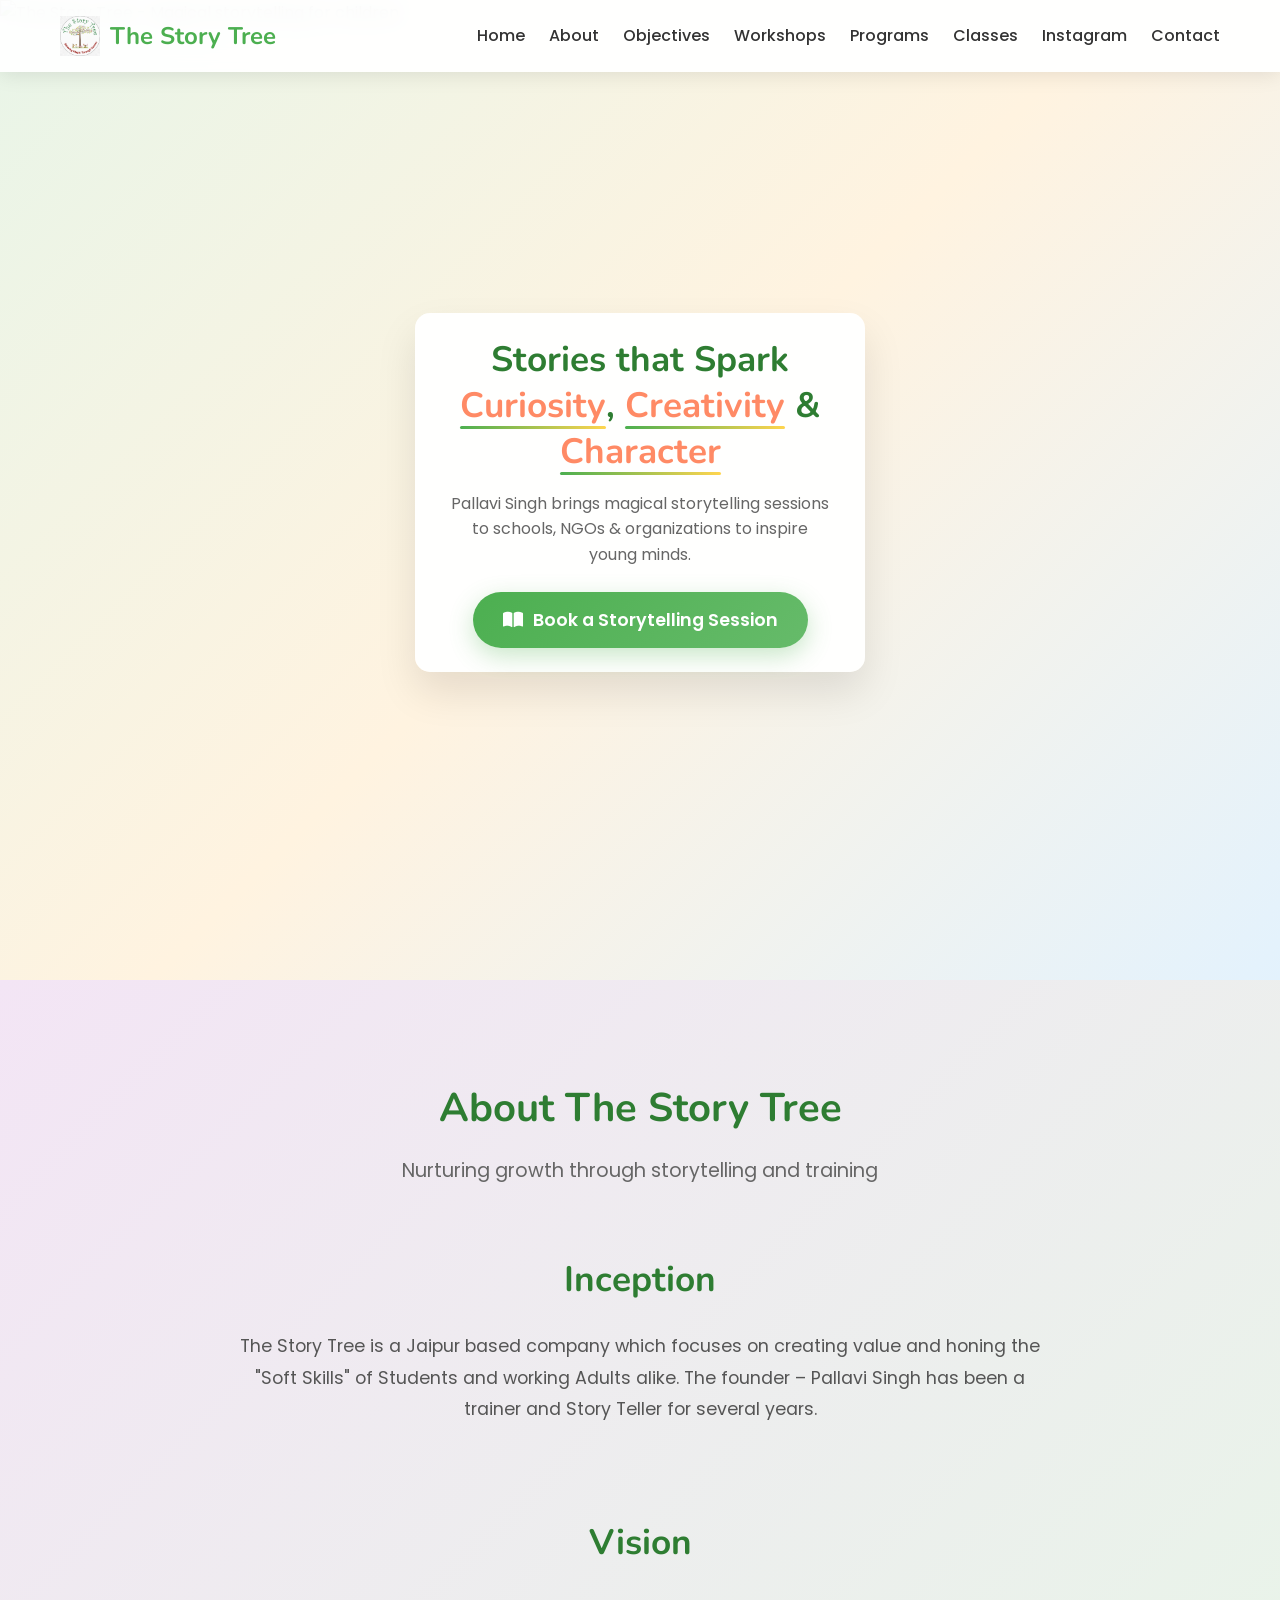
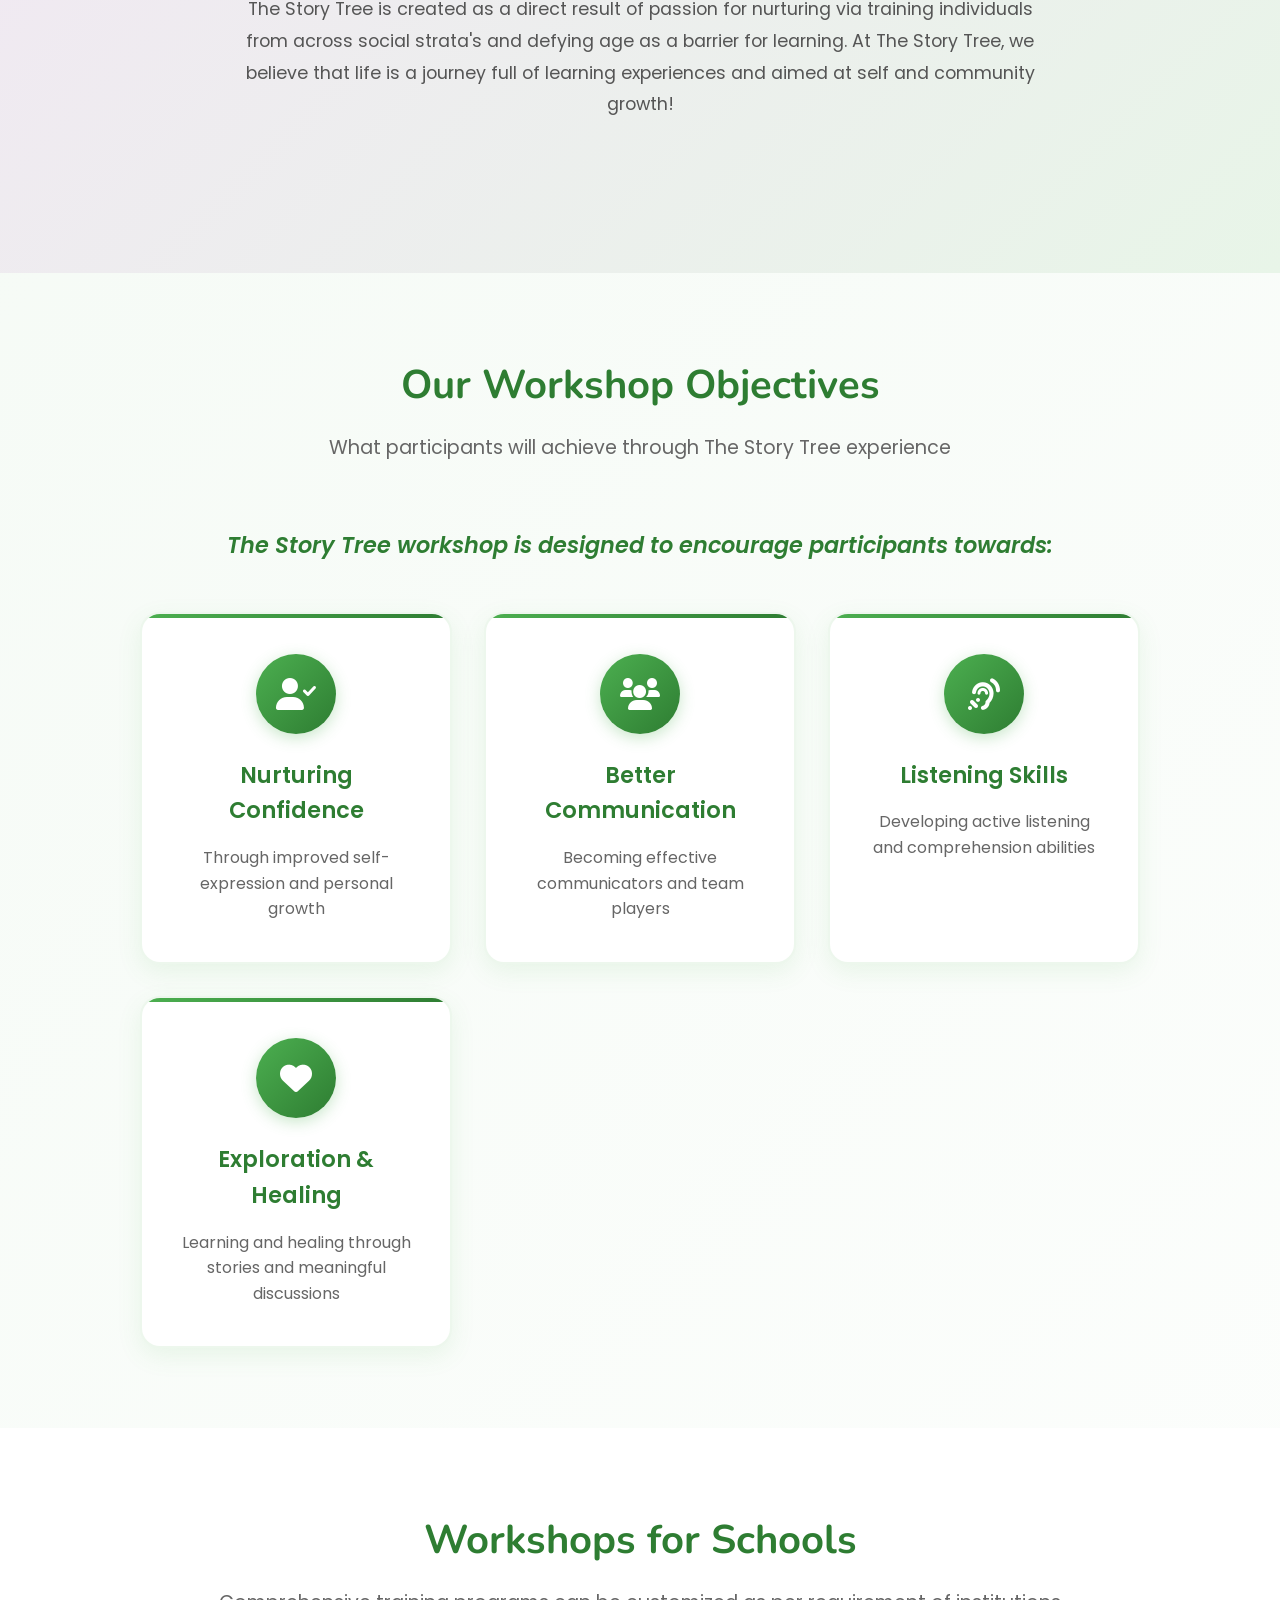
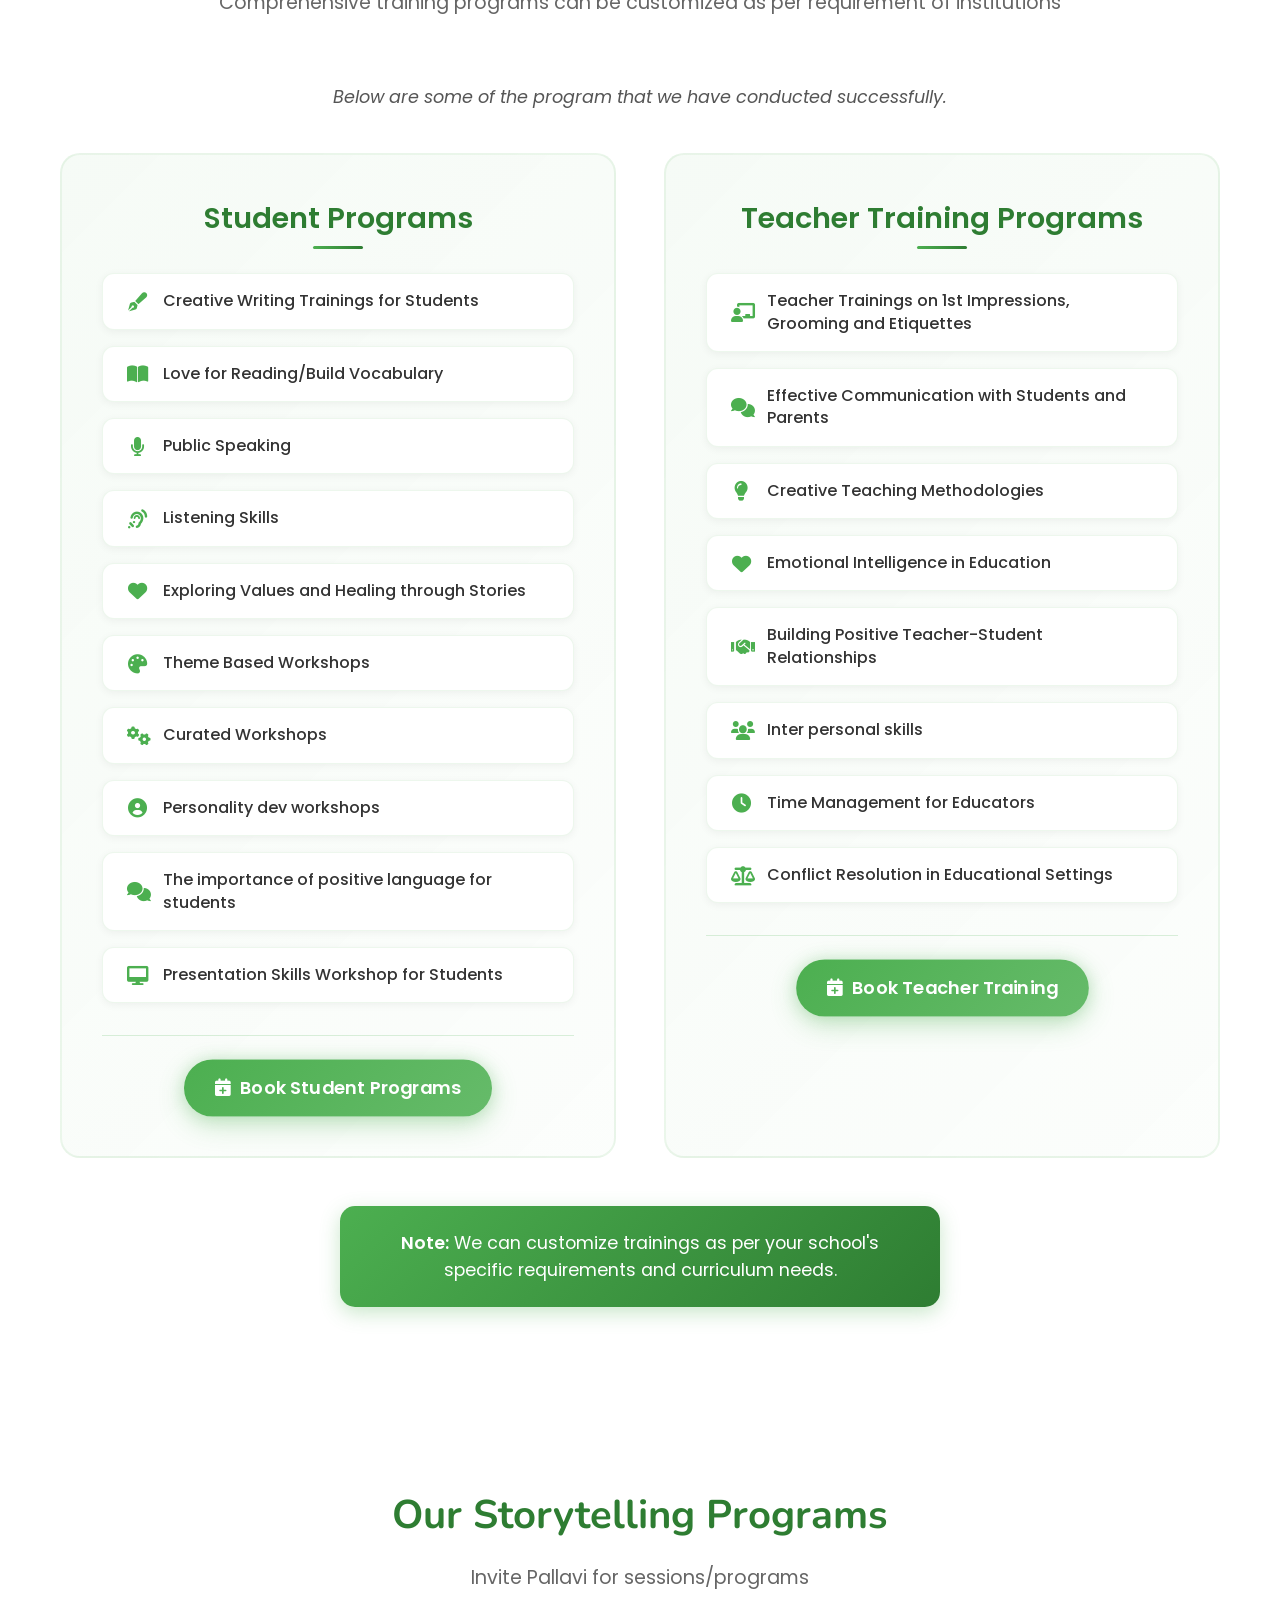
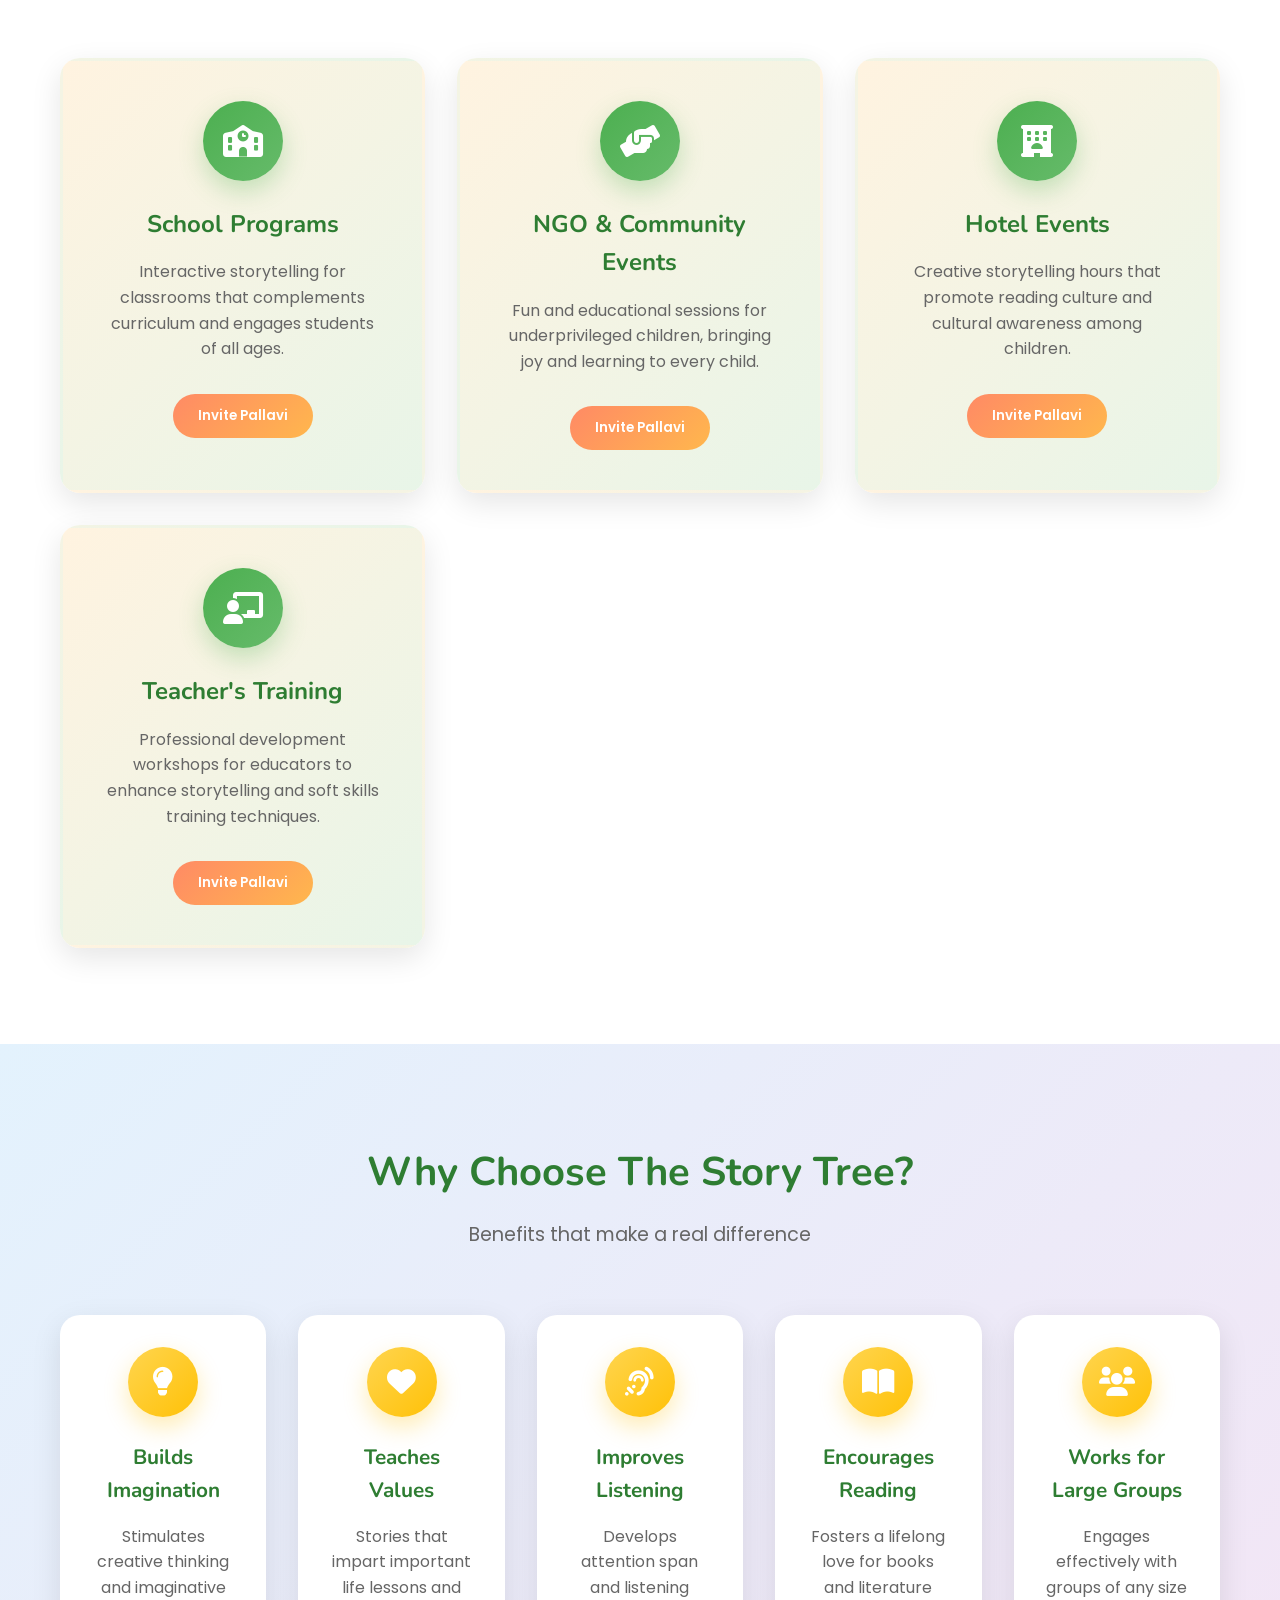
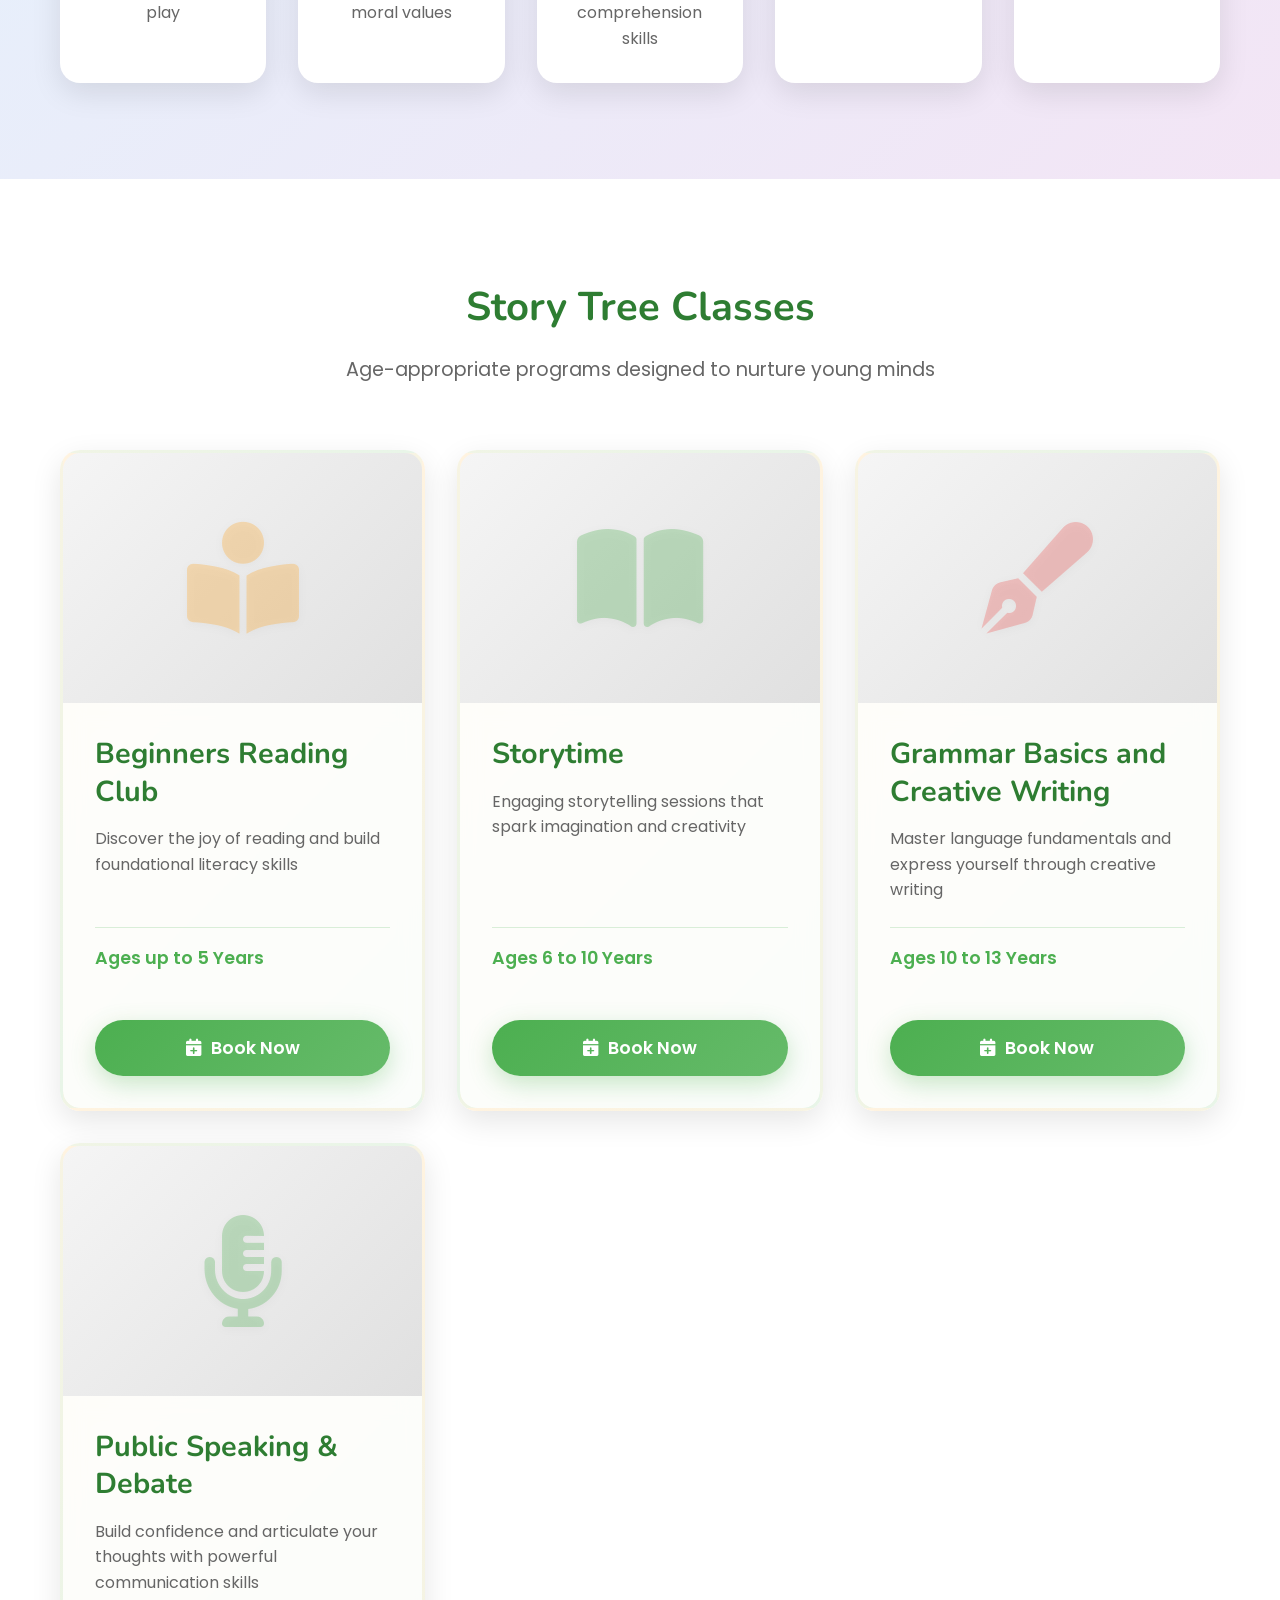
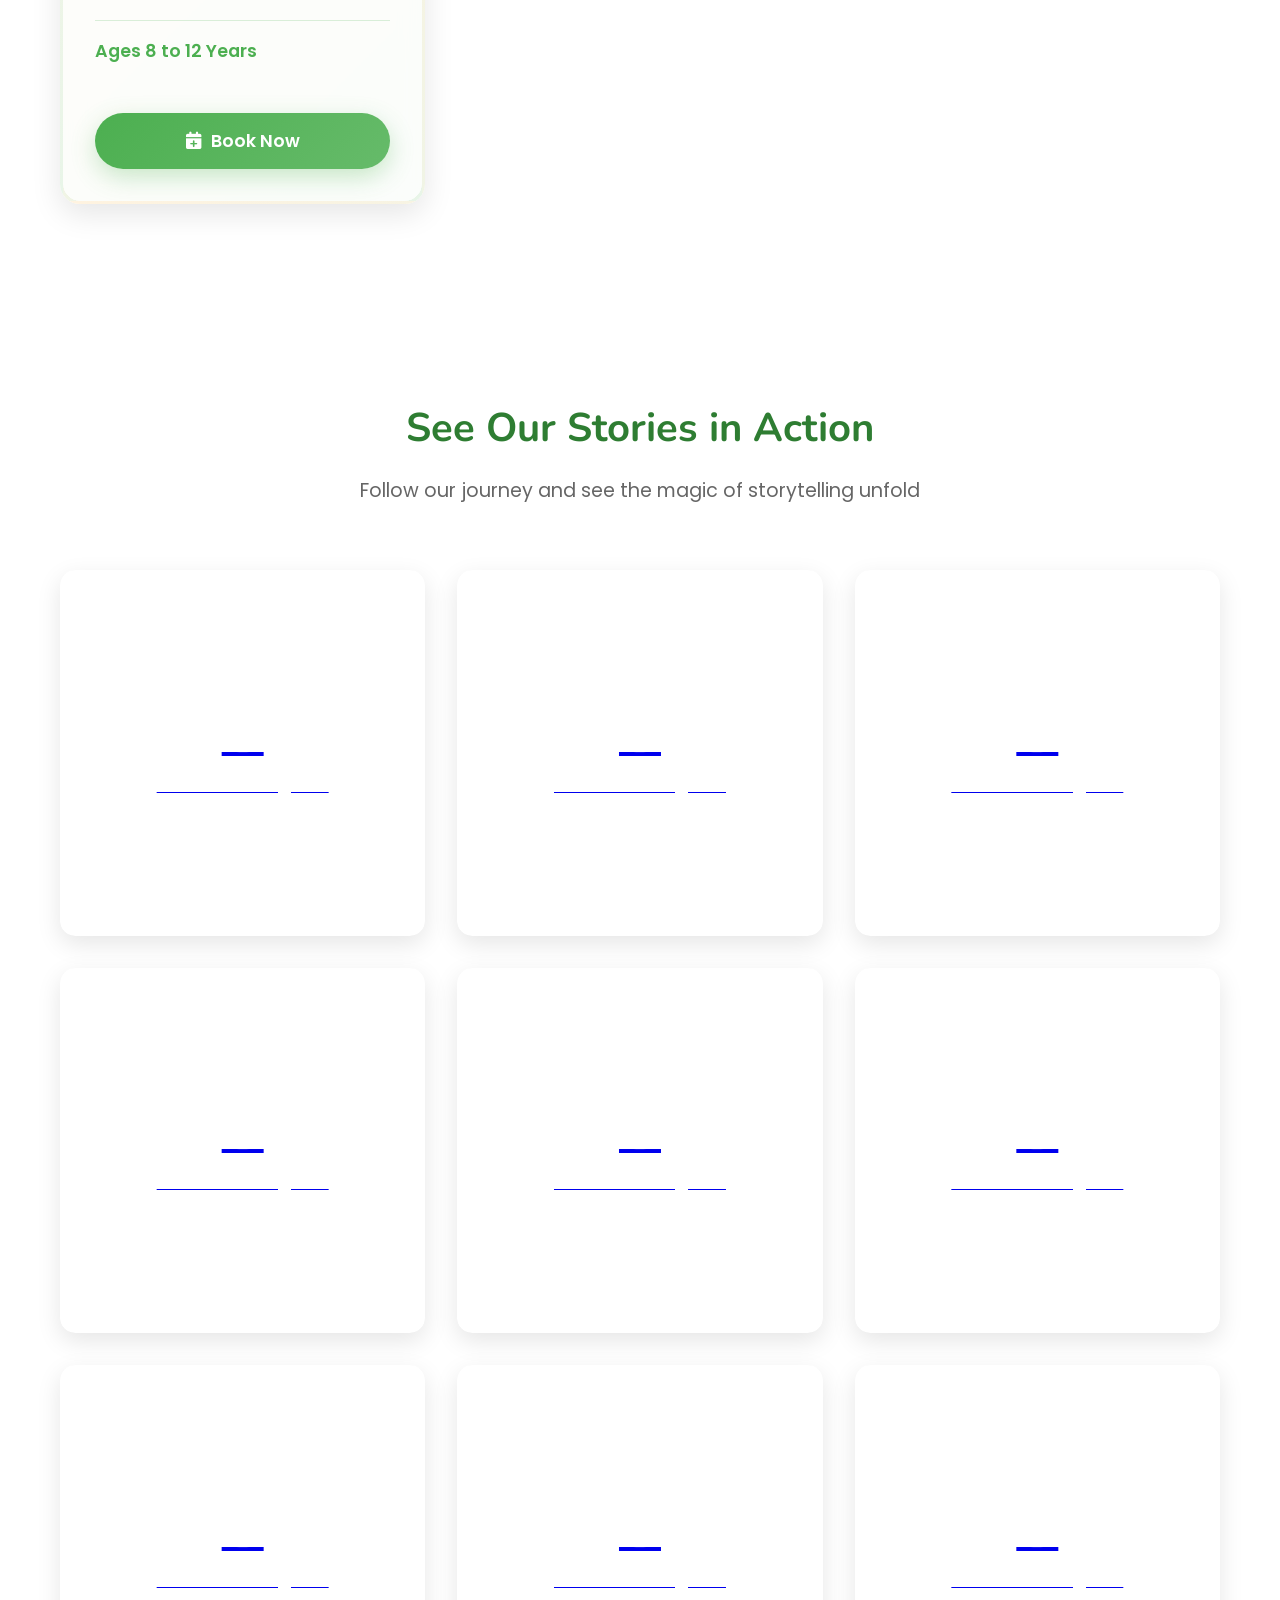
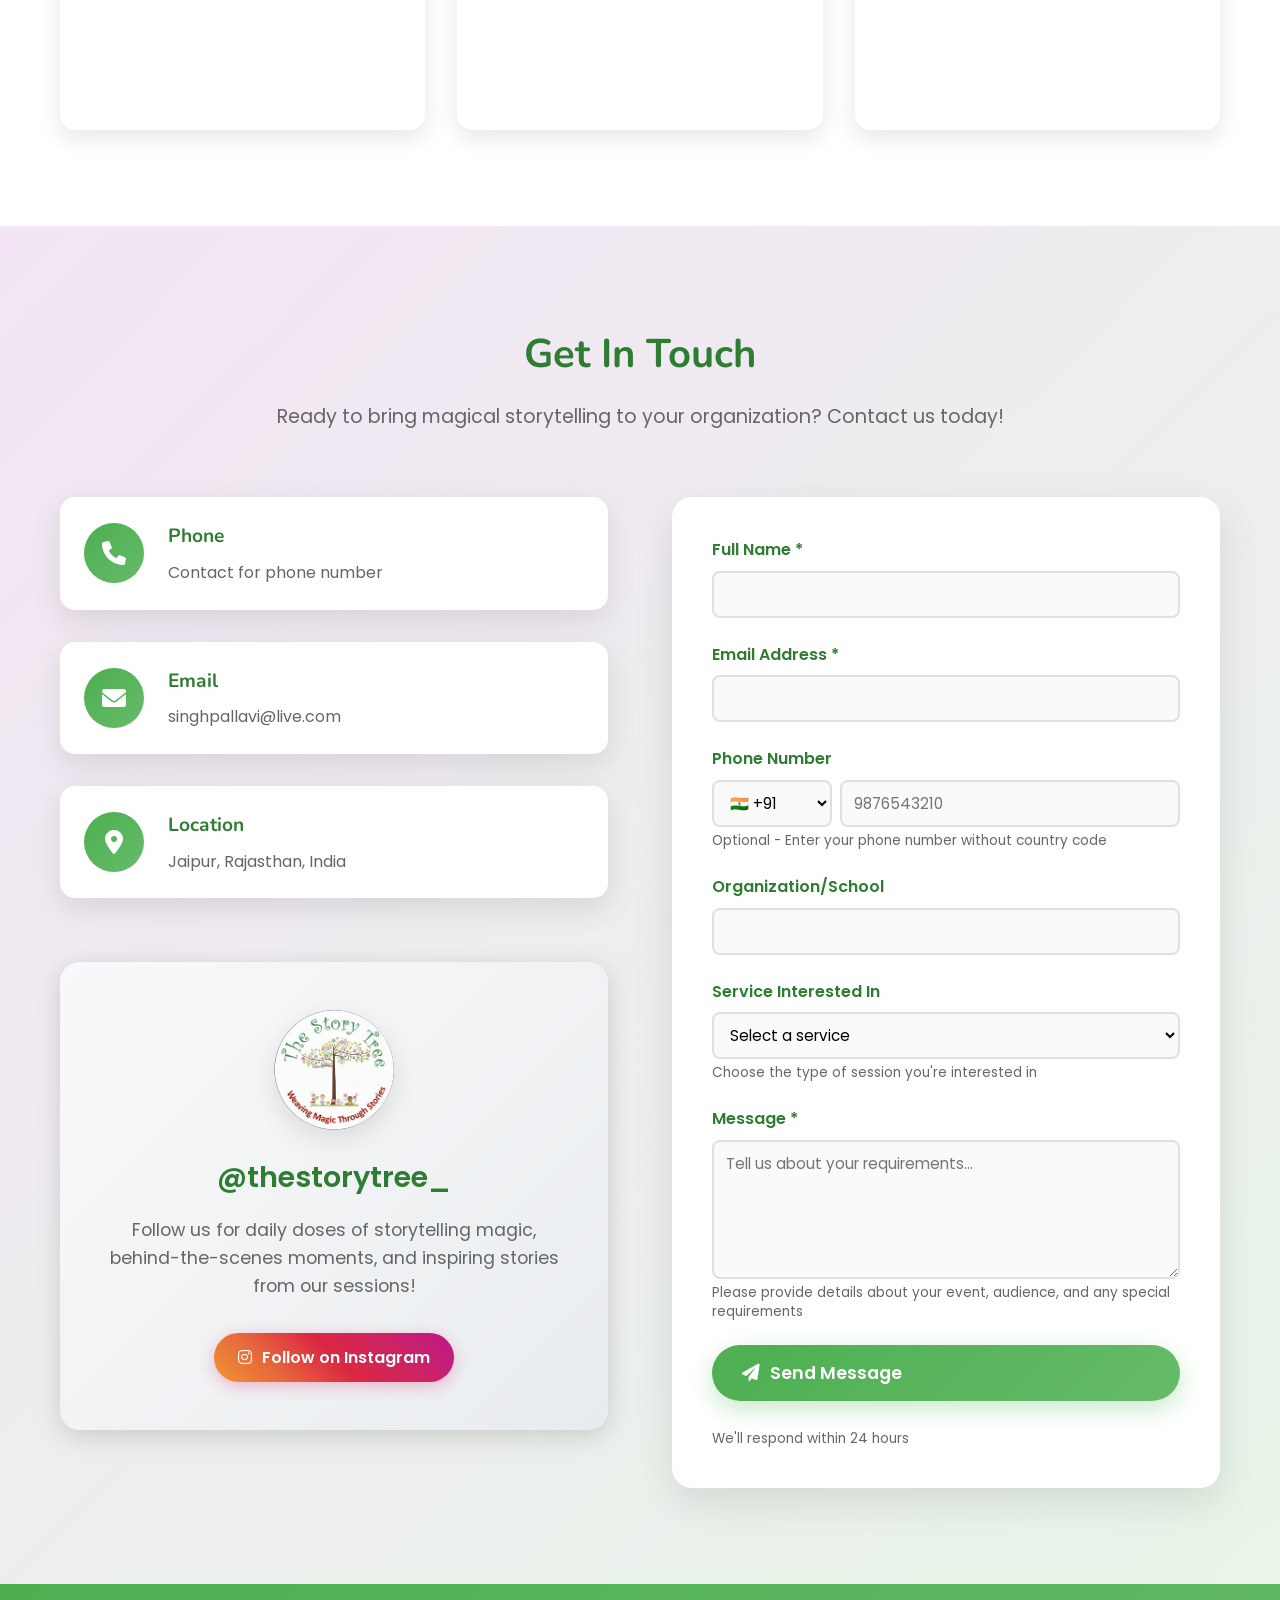
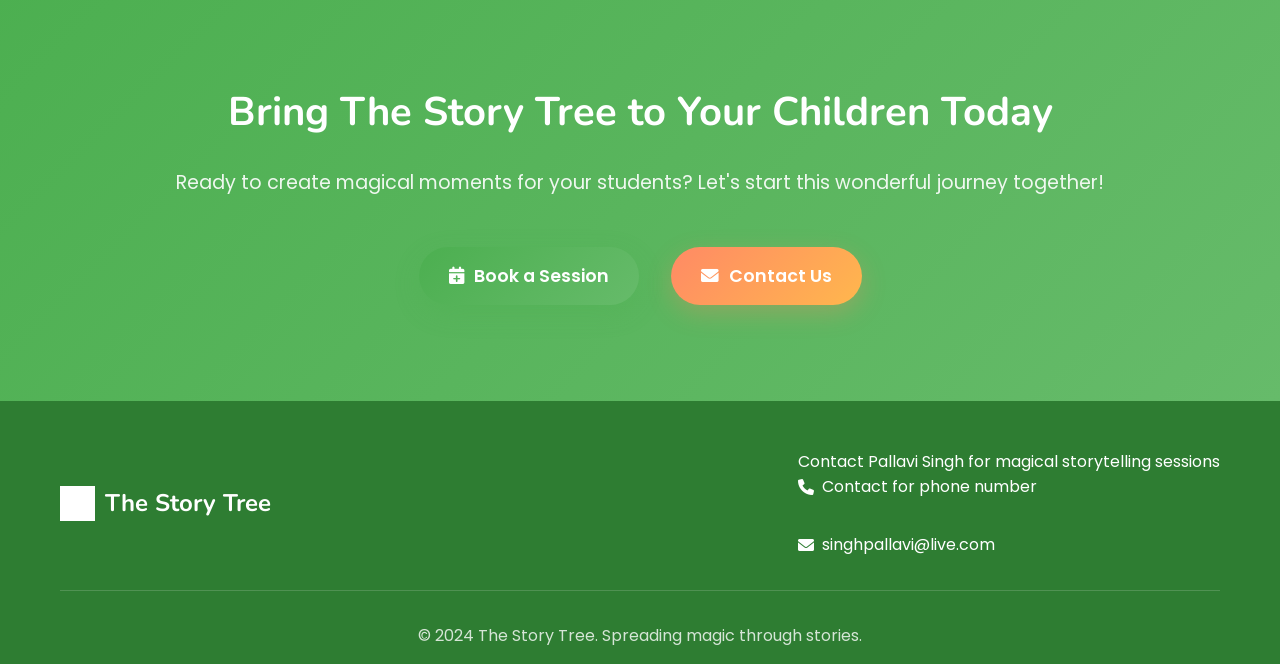
==== index.html @ 0ffaa0f1 "Update workshops section: remove/add items, update hero text position, hide logo, add workshop intro" ====
<!DOCTYPE html>
<html lang="en">
<head>
    <meta charset="UTF-8">
    <meta name="viewport" content="width=device-width, initial-scale=1.0">
    
    <!-- Primary Meta Tags -->
    <title>The Story Tree - Magical Storytelling for Children | Pallavi Singh</title>
    <meta name="title" content="The Story Tree - Magical Storytelling for Children | Pallavi Singh">
    <meta name="description" content="Professional storytelling sessions for schools, NGOs, and organizations. Pallavi Singh brings magical stories that spark curiosity, creativity & character in children across Jaipur and India.">
    <meta name="keywords" content="storytelling, children stories, school programs, NGO events, teacher training, Pallavi Singh, Jaipur, Rajasthan, educational storytelling, character building, creativity">
    <meta name="author" content="Pallavi Singh - The Story Tree">
    <meta name="robots" content="index, follow">
    <meta name="language" content="English">
    <meta name="revisit-after" content="7 days">
    
    <!-- Open Graph / Facebook -->
    <meta property="og:type" content="website">
    <meta property="og:url" content="https://storytree.com/">
    <meta property="og:title" content="The Story Tree - Magical Storytelling for Children">
    <meta property="og:description" content="Professional storytelling sessions for schools, NGOs, and organizations. Pallavi Singh brings magical stories that spark curiosity, creativity & character in children.">
    <meta property="og:image" content="https://storytree.com/Store tree banner.png">
    <meta property="og:image:width" content="1200">
    <meta property="og:image:height" content="630">
    <meta property="og:site_name" content="The Story Tree">
    <meta property="og:locale" content="en_US">
    
    <!-- Twitter -->
    <meta property="twitter:card" content="summary_large_image">
    <meta property="twitter:url" content="https://storytree.com/">
    <meta property="twitter:title" content="The Story Tree - Magical Storytelling for Children">
    <meta property="twitter:description" content="Professional storytelling sessions for schools, NGOs, and organizations. Pallavi Singh brings magical stories that spark curiosity, creativity & character in children.">
    <meta property="twitter:image" content="https://storytree.com/Store tree banner.png">
    
    <!-- Additional SEO Meta Tags -->
    <meta name="theme-color" content="#4CAF50">
    <meta name="msapplication-TileColor" content="#4CAF50">
    <meta name="apple-mobile-web-app-capable" content="yes">
    <meta name="apple-mobile-web-app-status-bar-style" content="default">
    <meta name="apple-mobile-web-app-title" content="The Story Tree">
    
    <!-- Canonical URL -->
    <link rel="canonical" href="https://storytree.com/">
    
    <!-- Favicon -->
    <link rel="icon" type="image/png" sizes="32x32" href="logo.png">
    <link rel="icon" type="image/png" sizes="16x16" href="logo.png">
    <link rel="apple-touch-icon" href="logo.png">
    
    <!-- Preconnect to external domains -->
    <link rel="preconnect" href="https://fonts.googleapis.com">
    <link rel="preconnect" href="https://fonts.gstatic.com" crossorigin>
    <link rel="preconnect" href="https://cdnjs.cloudflare.com">
    
    <!-- Fonts and Styles -->
    <link href="https://fonts.googleapis.com/css2?family=Poppins:wght@300;400;500;600;700&family=Nunito:wght@400;500;600;700&display=swap" rel="stylesheet">
    <link href="https://cdnjs.cloudflare.com/ajax/libs/font-awesome/6.0.0/css/all.min.css" rel="stylesheet">
    <link rel="stylesheet" href="styles.css">
    <script async src="//www.instagram.com/embed.js"></script>
    
    <!-- Structured Data -->
    <script type="application/ld+json">
    {
        "@context": "https://schema.org",
        "@type": "EducationalOrganization",
        "name": "The Story Tree",
        "description": "Professional storytelling sessions for schools, NGOs, and organizations that spark curiosity, creativity and character in children.",
        "url": "https://storytree.com",
        "logo": "https://storytree.com/logo.png",
        "image": "https://storytree.com/Store tree banner.png",
        "founder": {
            "@type": "Person",
            "name": "Pallavi Singh",
            "jobTitle": "Storyteller & Trainer"
        },
        "address": {
            "@type": "PostalAddress",
            "addressLocality": "Jaipur",
            "addressRegion": "Rajasthan",
            "addressCountry": "India"
        },
        "contactPoint": {
            "@type": "ContactPoint",
            "contactType": "customer service",
            "email": "singhpallavi@live.com"
        },
        "serviceArea": {
            "@type": "Country",
            "name": "India"
        },
        "offers": [
            {
                "@type": "Service",
                "name": "School Programs",
                "description": "Interactive storytelling for classrooms that complements curriculum and engages students of all ages."
            },
            {
                "@type": "Service", 
                "name": "NGO & Community Events",
                "description": "Fun and educational sessions for underprivileged children, bringing joy and learning to every child."
            },
            {
                "@type": "Service",
                "name": "Hotel Events", 
                "description": "Creative storytelling hours that promote reading culture and cultural awareness among children."
            },
            {
                "@type": "Service",
                "name": "Teacher's Training",
                "description": "Professional development workshops for educators to enhance storytelling and soft skills training techniques."
            }
        ],
        "sameAs": [
            "https://www.facebook.com/thestorytree",
            "https://www.instagram.com/thestorytree",
            "https://www.linkedin.com/company/thestorytree"
        ]
    }
    </script>
</head>
<body>
    <!-- Navigation -->
    <nav class="navbar" role="navigation" aria-label="Main navigation">
        <div class="nav-container">
            <div class="nav-logo">
                <img src="logo.png" alt="The Story Tree Logo" class="logo-image" loading="eager" fetchpriority="high">
                <span>The Story Tree</span>
            </div>
            <div class="nav-menu" id="nav-menu" role="menubar">
                <a href="#home" class="nav-link" role="menuitem" aria-label="Go to Home section">Home</a>
                <a href="#about" class="nav-link" role="menuitem" aria-label="Go to About section">About</a>
                <a href="#objective" class="nav-link" role="menuitem" aria-label="Go to Objective section">Objectives</a>
                <a href="#school-workshops" class="nav-link" role="menuitem" aria-label="Go to School Workshops section">Workshops</a>
                <a href="#programs" class="nav-link" role="menuitem" aria-label="Go to Programs section">Programs</a>
                <a href="#story-tree-classes" class="nav-link" role="menuitem" aria-label="Go to Story Tree Classes section">Classes</a>
                <a href="#instagram" class="nav-link" role="menuitem" aria-label="Go to Instagram section">Instagram</a>
                <a href="#contact" class="nav-link" role="menuitem" aria-label="Go to Contact section">Contact</a>
            </div>
            <button class="hamburger" id="hamburger" aria-label="Toggle mobile menu" aria-expanded="false" aria-controls="nav-menu">
                <span aria-hidden="true"></span>
                <span aria-hidden="true"></span>
                <span aria-hidden="true"></span>
            </button>
        </div>
    </nav>

    <!-- Hero Section -->
    <section class="hero" id="home" role="banner" aria-labelledby="hero-title">
        <div class="hero-background">
            <img src="Store tree banner.png" alt="The Story Tree - Magical storytelling for children" class="hero-banner-image" loading="eager" fetchpriority="high">
        </div>
        
        <div class="hero-container">
            <div class="hero-content">
                <div class="hero-text">
                    <h1 class="hero-title" id="hero-title">Stories that Spark <span class="highlight">Curiosity</span>, <span class="highlight">Creativity</span> & <span class="highlight">Character</span></h1>
                    <p class="hero-subtext">Pallavi Singh brings magical storytelling sessions to schools, NGOs & organizations to inspire young minds.</p>
                    <button class="cta-button primary" id="heroBookBtn" aria-describedby="hero-subtext" onclick="openBookingModal('general')">
                        <i class="fas fa-book-open" aria-hidden="true"></i>
                        Book a Storytelling Session
                    </button>
                </div>
            </div>
        </div>
    </section>

    <!-- About Section -->
    <section class="about" id="about" role="region" aria-labelledby="about-title">
        <div class="container">
            <div class="section-header">
                <h2 id="about-title">About The Story Tree</h2>
                <p>Nurturing growth through storytelling and training</p>
            </div>
            <div class="about-content">
                <div class="about-text">
                    <div class="about-intro">
                        <h3>Inception</h3>
                        <p>The Story Tree is a Jaipur based company which focuses on creating value and honing the "Soft Skills" of Students and working Adults alike. The founder – Pallavi Singh has been a trainer and Story Teller for several years.</p>
                    </div>
                    
                    <div class="about-vision">
                        <h3>Vision</h3>
                        <p>The Story Tree is created as a direct result of passion for nurturing via training individuals from across social strata's and defying age as a barrier for learning. At The Story Tree, we believe that life is a journey full of learning experiences and aimed at self and community growth!</p>
                    </div>
                    
                </div>
                <div class="about-visual">
                    <div class="storytelling-scene" aria-label="The Story Tree logo representing storytelling and growth">
                        <div class="main-logo-container">
                            <img src="logo.png" alt="The Story Tree Logo" class="about-logo" loading="lazy">
                        </div>
                    </div>
                </div>
            </div>
        </div>
    </section>

    <!-- Objective Section -->
    <section class="objective" id="objective" role="region" aria-labelledby="objective-title">
        <div class="container">
            <div class="section-header">
                <h2 id="objective-title">Our Workshop Objectives</h2>
                <p>What participants will achieve through The Story Tree experience</p>
            </div>
            <div class="objective-content">
                <div class="objective-intro">
                    <p>The Story Tree workshop is designed to encourage participants towards:</p>
                </div>
                <div class="objectives-grid">
                    <div class="objective-card">
                        <div class="objective-icon">
                            <i class="fas fa-user-check"></i>
                        </div>
                        <h3>Nurturing Confidence</h3>
                        <p>Through improved self-expression and personal growth</p>
                    </div>
                    
                    <div class="objective-card">
                        <div class="objective-icon">
                            <i class="fas fa-users"></i>
                        </div>
                        <h3>Better Communication</h3>
                        <p>Becoming effective communicators and team players</p>
                    </div>
                    
                    <div class="objective-card">
                        <div class="objective-icon">
                            <i class="fas fa-ear-listen"></i>
                        </div>
                        <h3>Listening Skills</h3>
                        <p>Developing active listening and comprehension abilities</p>
                    </div>
                    
                    <div class="objective-card">
                        <div class="objective-icon">
                            <i class="fas fa-heart"></i>
                        </div>
                        <h3>Exploration & Healing</h3>
                        <p>Learning and healing through stories and meaningful discussions</p>
                    </div>
                </div>
            </div>
        </div>
    </section>

    <!-- School Workshops Section -->
    <section class="school-workshops" id="school-workshops" role="region" aria-labelledby="school-workshops-title">
        <div class="container">
            <div class="section-header">
                <h2 id="school-workshops-title">Workshops for Schools</h2>
                <p>Comprehensive training programs can be customized as per requirement of institutions</p>
            </div>
            <div class="workshops-content">
                <div class="workshop-intro">
                    <p>Below are some of the program that we have conducted successfully.</p>
                </div>
                <div class="workshops-grid">
                    <div class="workshop-category">
                        <h3>Student Programs</h3>
                        <div class="workshop-list">
                            <div class="workshop-item">
                                <i class="fas fa-pen-fancy"></i>
                                <span>Creative Writing Trainings for Students</span>
                            </div>
                            <div class="workshop-item">
                                <i class="fas fa-book-open"></i>
                                <span>Love for Reading/Build Vocabulary</span>
                            </div>
                            <div class="workshop-item">
                                <i class="fas fa-microphone"></i>
                                <span>Public Speaking</span>
                            </div>
                            <div class="workshop-item">
                                <i class="fas fa-ear-listen"></i>
                                <span>Listening Skills</span>
                            </div>
                            <div class="workshop-item">
                                <i class="fas fa-heart"></i>
                                <span>Exploring Values and Healing through Stories</span>
                            </div>
                            <div class="workshop-item">
                                <i class="fas fa-palette"></i>
                                <span>Theme Based Workshops</span>
                            </div>
                            <div class="workshop-item">
                                <i class="fas fa-cogs"></i>
                                <span>Curated Workshops</span>
                            </div>
                            <div class="workshop-item">
                                <i class="fas fa-user-circle"></i>
                                <span>Personality dev workshops</span>
                            </div>
                            <div class="workshop-item">
                                <i class="fas fa-comments"></i>
                                <span>The importance of positive language for students</span>
                            </div>
                            <div class="workshop-item">
                                <i class="fas fa-desktop"></i>
                                <span>Presentation Skills Workshop for Students</span>
                            </div>
                        </div>
                        <div class="workshop-category-button">
                            <button class="cta-button primary" onclick="openBookingModal('workshop-school')" aria-label="Book student programs workshop">
                                <i class="fas fa-calendar-plus" aria-hidden="true"></i>
                                Book Student Programs
                            </button>
                        </div>
                    </div>
                    
                    <div class="workshop-category">
                        <h3>Teacher Training Programs</h3>
                        <div class="workshop-list">
                            <div class="workshop-item">
                                <i class="fas fa-chalkboard-teacher"></i>
                                <span>Teacher Trainings on 1st Impressions, Grooming and Etiquettes</span>
                            </div>
                            <div class="workshop-item">
                                <i class="fas fa-comments"></i>
                                <span>Effective Communication with Students and Parents</span>
                            </div>
                            <div class="workshop-item">
                                <i class="fas fa-lightbulb"></i>
                                <span>Creative Teaching Methodologies</span>
                            </div>
                            <div class="workshop-item">
                                <i class="fas fa-heart"></i>
                                <span>Emotional Intelligence in Education</span>
                            </div>
                            <div class="workshop-item">
                                <i class="fas fa-handshake"></i>
                                <span>Building Positive Teacher-Student Relationships</span>
                            </div>
                            <div class="workshop-item">
                                <i class="fas fa-users"></i>
                                <span>Inter personal skills</span>
                            </div>
                            <div class="workshop-item">
                                <i class="fas fa-clock"></i>
                                <span>Time Management for Educators</span>
                            </div>
                            <div class="workshop-item">
                                <i class="fas fa-balance-scale"></i>
                                <span>Conflict Resolution in Educational Settings</span>
                            </div>
                        </div>
                        <div class="workshop-category-button">
                            <button class="cta-button primary" onclick="openBookingModal('workshop-teacher')" aria-label="Book teacher training programs">
                                <i class="fas fa-calendar-plus" aria-hidden="true"></i>
                                Book Teacher Training
                            </button>
                        </div>
                    </div>
                </div>
                
                <div class="workshop-note">
                    <div class="note-card">
                        <p><strong>Note:</strong> We can customize trainings as per your school's specific requirements and curriculum needs.</p>
                    </div>
                </div>
            </div>
        </div>
    </section>

    <!-- Programs Section -->
    <section class="programs" id="programs" role="region" aria-labelledby="programs-title">
        <div class="container">
            <div class="section-header">
                <h2 id="programs-title">Our Storytelling Programs</h2>
                <p>Invite Pallavi for sessions/programs</p>
            </div>
            <div class="programs-grid" role="list" aria-label="Available storytelling programs">
                <div class="program-card" role="listitem">
                    <div class="program-icon" aria-hidden="true">
                        <i class="fas fa-school"></i>
                    </div>
                    <h3>School Programs</h3>
                    <p>Interactive storytelling for classrooms that complements curriculum and engages students of all ages.</p>
                    <button class="program-button" aria-label="Book school program session" onclick="openBookingModal('school-programs')">Invite Pallavi</button>
                </div>
                
                <div class="program-card" role="listitem">
                    <div class="program-icon" aria-hidden="true">
                        <i class="fas fa-hands-helping"></i>
                    </div>
                    <h3>NGO & Community Events</h3>
                    <p>Fun and educational sessions for underprivileged children, bringing joy and learning to every child.</p>
                    <button class="program-button" aria-label="Book NGO and community event session" onclick="openBookingModal('ngo-events')">Invite Pallavi</button>
                </div>
                
                <div class="program-card" role="listitem">
                    <div class="program-icon" aria-hidden="true">
                        <i class="fas fa-hotel"></i>
                    </div>
                    <h3>Hotel Events</h3>
                    <p>Creative storytelling hours that promote reading culture and cultural awareness among children.</p>
                    <button class="program-button" aria-label="Book hotel event session" onclick="openBookingModal('hotel-events')">Invite Pallavi</button>
                </div>
                
                <div class="program-card" role="listitem">
                    <div class="program-icon" aria-hidden="true">
                        <i class="fas fa-chalkboard-teacher"></i>
                    </div>
                    <h3>Teacher's Training</h3>
                    <p>Professional development workshops for educators to enhance storytelling and soft skills training techniques.</p>
                    <button class="program-button" aria-label="Book teacher training session" onclick="openBookingModal('teacher-training')">Invite Pallavi</button>
                </div>
            </div>
        </div>
    </section>

    <!-- Why Choose Section -->
    <section class="why-choose">
        <div class="container">
            <div class="section-header">
                <h2>Why Choose The Story Tree?</h2>
                <p>Benefits that make a real difference</p>
            </div>
            <div class="benefits-grid">
                <div class="benefit-item">
                    <div class="benefit-icon">
                        <i class="fas fa-lightbulb"></i>
                    </div>
                    <h4>Builds Imagination</h4>
                    <p>Stimulates creative thinking and imaginative play</p>
                </div>
                
                <div class="benefit-item">
                    <div class="benefit-icon">
                        <i class="fas fa-heart"></i>
                    </div>
                    <h4>Teaches Values</h4>
                    <p>Stories that impart important life lessons and moral values</p>
                </div>
                
                <div class="benefit-item">
                    <div class="benefit-icon">
                        <i class="fas fa-ear-listen"></i>
                    </div>
                    <h4>Improves Listening</h4>
                    <p>Develops attention span and listening comprehension skills</p>
                </div>
                
                <div class="benefit-item">
                    <div class="benefit-icon">
                        <i class="fas fa-book-open"></i>
                    </div>
                    <h4>Encourages Reading</h4>
                    <p>Fosters a lifelong love for books and literature</p>
                </div>
                
                <div class="benefit-item">
                    <div class="benefit-icon">
                        <i class="fas fa-users"></i>
                    </div>
                    <h4>Works for Large Groups</h4>
                    <p>Engages effectively with groups of any size</p>
                </div>
            </div>
        </div>
    </section>

    <!-- Story Tree Classes Section -->
    <section class="story-tree-classes" id="story-tree-classes" role="region" aria-labelledby="classes-title">
        <div class="container">
            <div class="section-header">
                <h2 id="classes-title">Story Tree Classes</h2>
                <p>Age-appropriate programs designed to nurture young minds</p>
            </div>
            <div class="classes-grid">
                <div class="class-card">
                    <div class="class-image">
                        <img src="speech-drama-boy.jpg" alt="Beginners Reading Club - Young boy in overalls with hat" class="class-photo" loading="lazy" onerror="this.style.display='none'; this.nextElementSibling.style.opacity='1';">
                        <i class="fas fa-book-reader class-icon"></i>
                    </div>
                    <div class="class-content">
                        <h3 class="class-title class-title-1">Beginners Reading Club</h3>
                        <p class="class-description">Discover the joy of reading and build foundational literacy skills</p>
                        <p class="class-age">Ages up to 5 Years</p>
                        <div class="class-buttons">
                            <button class="cta-button primary" onclick="openBookingModal('beginners-reading')" aria-label="Book Beginners Reading Club class">
                                <i class="fas fa-calendar-plus" aria-hidden="true"></i>
                                Book Now
                            </button>
                        </div>
                    </div>
                </div>
                
                <div class="class-card">
                    <div class="class-image">
                        <img src="girl-with-books.jpg" alt="Storytime - Girl with stack of books" class="class-photo" loading="lazy" onerror="this.style.display='none'; this.nextElementSibling.style.opacity='1';">
                        <i class="fas fa-book-open class-icon"></i>
                    </div>
                    <div class="class-content">
                        <h3 class="class-title class-title-2">Storytime</h3>
                        <p class="class-description">Engaging storytelling sessions that spark imagination and creativity</p>
                        <p class="class-age">Ages 6 to 10 Years</p>
                        <div class="class-buttons">
                            <button class="cta-button primary" onclick="openBookingModal('storytime')" aria-label="Book Storytime class">
                                <i class="fas fa-calendar-plus" aria-hidden="true"></i>
                                Book Now
                            </button>
                        </div>
                    </div>
                </div>
                
                <div class="class-card">
                    <div class="class-image">
                        <img src="girl-pointing.jpg" alt="Grammar Basics and Creative Writing - Girl pointing confidently" class="class-photo" loading="lazy" onerror="this.style.display='none'; this.nextElementSibling.style.opacity='1';">
                        <i class="fas fa-pen-fancy class-icon"></i>
                    </div>
                    <div class="class-content">
                        <h3 class="class-title class-title-3">Grammar Basics and Creative Writing</h3>
                        <p class="class-description">Master language fundamentals and express yourself through creative writing</p>
                        <p class="class-age">Ages 10 to 13 Years</p>
                        <div class="class-buttons">
                            <button class="cta-button primary" onclick="openBookingModal('creative-writing')" aria-label="Book Grammar Basics and Creative Writing class">
                                <i class="fas fa-calendar-plus" aria-hidden="true"></i>
                                Book Now
                            </button>
                        </div>
                    </div>
                </div>
                
                <div class="class-card">
                    <div class="class-image">
                        <img src="speech-drama-boy.jpg" alt="Public Speaking & Debate - Boy speaking on stage" class="class-photo" loading="lazy" onerror="this.style.display='none'; this.nextElementSibling.style.opacity='1';">
                        <i class="fas fa-microphone-alt class-icon"></i>
                    </div>
                    <div class="class-content">
                        <h3 class="class-title class-title-4">Public Speaking & Debate</h3>
                        <p class="class-description">Build confidence and articulate your thoughts with powerful communication skills</p>
                        <p class="class-age">Ages 8 to 12 Years</p>
                        <div class="class-buttons">
                            <button class="cta-button primary" onclick="openBookingModal('public-speaking')" aria-label="Book Public Speaking & Debate class">
                                <i class="fas fa-calendar-plus" aria-hidden="true"></i>
                                Book Now
                            </button>
                        </div>
                    </div>
                </div>
            </div>
        </div>
    </section>

    <!-- Testimonials Section -->
    <!-- Instagram Posts Section -->
    <section class="instagram-posts" id="instagram">
        <div class="container">
            <div class="section-header">
                <h2>See Our Stories in Action</h2>
                <p>Follow our journey and see the magic of storytelling unfold</p>
            </div>
            <div class="instagram-posts-grid">
                <div class="instagram-post">
                    <blockquote class="instagram-media" data-instgrm-permalink="https://www.instagram.com/p/CNK0hppBBhF/?utm_source=ig_web_copy_link&igsh=MzRlODBiNWFlZA==" data-instgrm-version="14">
                        <a href="https://www.instagram.com/p/CNK0hppBBhF/?utm_source=ig_web_copy_link&igsh=MzRlODBiNWFlZA==" target="_blank" rel="noopener noreferrer">
                            <div class="instagram-placeholder">
                                <i class="fab fa-instagram"></i>
                                <p>View on Instagram</p>
                            </div>
                        </a>
                    </blockquote>
                </div>
                
                <div class="instagram-post">
                    <blockquote class="instagram-media" data-instgrm-permalink="https://www.instagram.com/p/CHIJ5g0H42V/?utm_source=ig_web_copy_link&igsh=MzRlODBiNWFlZA==" data-instgrm-version="14">
                        <a href="https://www.instagram.com/p/CHIJ5g0H42V/?utm_source=ig_web_copy_link&igsh=MzRlODBiNWFlZA==" target="_blank" rel="noopener noreferrer">
                            <div class="instagram-placeholder">
                                <i class="fab fa-instagram"></i>
                                <p>View on Instagram</p>
                            </div>
                        </a>
                    </blockquote>
                </div>
                
                <div class="instagram-post">
                    <blockquote class="instagram-media" data-instgrm-permalink="https://www.instagram.com/p/B8TUit5AS0M/?utm_source=ig_web_copy_link&igsh=MzRlODBiNWFlZA==" data-instgrm-version="14">
                        <a href="https://www.instagram.com/p/B8TUit5AS0M/?utm_source=ig_web_copy_link&igsh=MzRlODBiNWFlZA==" target="_blank" rel="noopener noreferrer">
                            <div class="instagram-placeholder">
                                <i class="fab fa-instagram"></i>
                                <p>View on Instagram</p>
                            </div>
                        </a>
                    </blockquote>
                </div>
                
                <div class="instagram-post">
                    <blockquote class="instagram-media" data-instgrm-permalink="https://www.instagram.com/p/B9QyLp4nRWK/?utm_source=ig_web_copy_link&igsh=MzRlODBiNWFlZA==" data-instgrm-version="14">
                        <a href="https://www.instagram.com/p/B9QyLp4nRWK/?utm_source=ig_web_copy_link&igsh=MzRlODBiNWFlZA==" target="_blank" rel="noopener noreferrer">
                            <div class="instagram-placeholder">
                                <i class="fab fa-instagram"></i>
                                <p>View on Instagram</p>
                            </div>
                        </a>
                    </blockquote>
                        </div>
                
                <div class="instagram-post">
                    <blockquote class="instagram-media" data-instgrm-permalink="https://www.instagram.com/p/CBiSyArgNET/?utm_source=ig_web_copy_link&igsh=MzRlODBiNWFlZA==" data-instgrm-version="14">
                        <a href="https://www.instagram.com/p/CBiSyArgNET/?utm_source=ig_web_copy_link&igsh=MzRlODBiNWFlZA==" target="_blank" rel="noopener noreferrer">
                            <div class="instagram-placeholder">
                                <i class="fab fa-instagram"></i>
                                <p>View on Instagram</p>
                    </div>
                        </a>
                    </blockquote>
                </div>
                
                <div class="instagram-post">
                    <blockquote class="instagram-media" data-instgrm-permalink="https://www.instagram.com/p/CCWLC74ABxV/?utm_source=ig_web_copy_link&igsh=MzRlODBiNWFlZA==" data-instgrm-version="14">
                        <a href="https://www.instagram.com/p/CCWLC74ABxV/?utm_source=ig_web_copy_link&igsh=MzRlODBiNWFlZA==" target="_blank" rel="noopener noreferrer">
                            <div class="instagram-placeholder">
                                <i class="fab fa-instagram"></i>
                                <p>View on Instagram</p>
                            </div>
                        </a>
                    </blockquote>
                        </div>
                
                <div class="instagram-post">
                    <blockquote class="instagram-media" data-instgrm-permalink="https://www.instagram.com/tv/CG4rp76nvsg/?utm_source=ig_web_copy_link&igsh=MzRlODBiNWFlZA==" data-instgrm-version="14">
                        <a href="https://www.instagram.com/tv/CG4rp76nvsg/?utm_source=ig_web_copy_link&igsh=MzRlODBiNWFlZA==" target="_blank" rel="noopener noreferrer">
                            <div class="instagram-placeholder">
                                <i class="fab fa-instagram"></i>
                                <p>View on Instagram</p>
                    </div>
                        </a>
                    </blockquote>
                </div>
                
                <div class="instagram-post">
                    <blockquote class="instagram-media" data-instgrm-permalink="https://www.instagram.com/tv/CG9oENInL8y/?utm_source=ig_web_copy_link&igsh=MzRlODBiNWFlZA==" data-instgrm-version="14">
                        <a href="https://www.instagram.com/tv/CG9oENInL8y/?utm_source=ig_web_copy_link&igsh=MzRlODBiNWFlZA==" target="_blank" rel="noopener noreferrer">
                            <div class="instagram-placeholder">
                                <i class="fab fa-instagram"></i>
                                <p>View on Instagram</p>
                            </div>
                        </a>
                    </blockquote>
                        </div>
                
                <div class="instagram-post">
                    <blockquote class="instagram-media" data-instgrm-permalink="https://www.instagram.com/reel/DMMnOGduxSh/?utm_source=ig_web_copy_link&igsh=MzRlODBiNWFlZA==" data-instgrm-version="14">
                        <a href="https://www.instagram.com/reel/DMMnOGduxSh/?utm_source=ig_web_copy_link&igsh=MzRlODBiNWFlZA==" target="_blank" rel="noopener noreferrer">
                            <div class="instagram-placeholder">
                                <i class="fab fa-instagram"></i>
                                <p>View on Instagram</p>
                    </div>
                        </a>
                    </blockquote>
                </div>
            </div>
        </div>
    </section>

    <!-- Contact Section -->
    <section class="contact" id="contact" role="region" aria-labelledby="contact-title">
        <div class="container">
            <div class="section-header">
                <h2 id="contact-title">Get In Touch</h2>
                <p>Ready to bring magical storytelling to your organization? Contact us today!</p>
            </div>
            <div class="contact-content">
                <div class="contact-info">
                    <div class="contact-item">
                        <div class="contact-icon">
                            <i class="fas fa-phone"></i>
                        </div>
                        <div class="contact-details">
                            <h4>Phone</h4>
                            <p>Contact for phone number</p>
                        </div>
                    </div>
                    <div class="contact-item">
                        <div class="contact-icon">
                            <i class="fas fa-envelope"></i>
                        </div>
                        <div class="contact-details">
                            <h4>Email</h4>
                            <p>singhpallavi@live.com</p>
                        </div>
                    </div>
                    <div class="contact-item">
                        <div class="contact-icon">
                            <i class="fas fa-map-marker-alt"></i>
                        </div>
                        <div class="contact-details">
                            <h4>Location</h4>
                            <p>Jaipur, Rajasthan, India</p>
                        </div>
                    </div>
                    
                    <!-- Instagram Section within Contact -->
                    <div class="contact-instagram">
                        <div class="instagram-intro">
                            <div class="instagram-icon">
                                <img src="logo.png" alt="The Story Tree Instagram Logo" class="instagram-logo-img">
                            </div>
                            <h3>@thestorytree_</h3>
                            <p>Follow us for daily doses of storytelling magic, behind-the-scenes moments, and inspiring stories from our sessions!</p>
                            <a href="https://instagram.com/thestorytree_" target="_blank" rel="noopener noreferrer" class="instagram-follow-btn">
                                <i class="fab fa-instagram"></i>
                                Follow on Instagram
                            </a>
                        </div>
                    </div>
                </div>
                <div class="contact-form-container">
                    <form class="contact-form" id="contactForm" role="form" aria-labelledby="contact-title" novalidate>
                        <div class="form-group">
                            <label for="name">Full Name *</label>
                            <input type="text" id="name" name="name" required aria-describedby="nameError" aria-invalid="false">
                            <span class="error-message" id="nameError" role="alert" aria-live="polite"></span>
                        </div>
                        <div class="form-group">
                            <label for="email">Email Address *</label>
                            <input type="email" id="email" name="email" required aria-describedby="emailError" aria-invalid="false">
                            <span class="error-message" id="emailError" role="alert" aria-live="polite"></span>
                        </div>
                        <div class="form-group">
                            <label for="phone">Phone Number</label>
                            <div class="phone-input-container">
                                <select id="phoneCountryCode" name="phoneCountryCode" class="country-code-select">
                                    <option value="+91">🇮🇳 +91</option>
                                    <option value="+1">🇺🇸 +1</option>
                                    <option value="+44">🇬🇧 +44</option>
                                    <option value="+61">🇦🇺 +61</option>
                                    <option value="+86">🇨🇳 +86</option>
                                    <option value="+81">🇯🇵 +81</option>
                                    <option value="+49">🇩🇪 +49</option>
                                    <option value="+33">🇫🇷 +33</option>
                                    <option value="+39">🇮🇹 +39</option>
                                    <option value="+34">🇪🇸 +34</option>
                                    <option value="+55">🇧🇷 +55</option>
                                    <option value="+52">🇲🇽 +52</option>
                                    <option value="+7">🇷🇺 +7</option>
                                    <option value="+82">🇰🇷 +82</option>
                                    <option value="+65">🇸🇬 +65</option>
                                    <option value="+971">🇦🇪 +971</option>
                                    <option value="+966">🇸🇦 +966</option>
                                </select>
                                <input type="tel" id="phone" name="phone" placeholder="9876543210" aria-describedby="phoneError phoneHelp" aria-invalid="false">
                            </div>
                            <small id="phoneHelp" class="form-help">Optional - Enter your phone number without country code</small>
                            <span class="error-message" id="phoneError" role="alert" aria-live="polite"></span>
                        </div>
                        <div class="form-group">
                            <label for="organization">Organization/School</label>
                            <input type="text" id="organization" name="organization" aria-describedby="organizationError" aria-invalid="false">
                            <span class="error-message" id="organizationError" role="alert" aria-live="polite"></span>
                        </div>
                        <div class="form-group">
                            <label for="service">Service Interested In</label>
                            <select id="service" name="service" aria-describedby="serviceError serviceHelp" aria-invalid="false">
                                <option value="">Select a service</option>
                                <option value="school-programs">School Programs</option>
                                <option value="ngo-events">NGO & Community Events</option>
                                <option value="hotel-events">Hotel Events</option>
                                <option value="teacher-training">Teacher's Training</option>
                            </select>
                            <small id="serviceHelp" class="form-help">Choose the type of session you're interested in</small>
                            <span class="error-message" id="serviceError" role="alert" aria-live="polite"></span>
                        </div>
                        <div class="form-group">
                            <label for="message">Message *</label>
                            <textarea id="message" name="message" rows="5" required placeholder="Tell us about your requirements..." aria-describedby="messageError messageHelp" aria-invalid="false"></textarea>
                            <small id="messageHelp" class="form-help">Please provide details about your event, audience, and any special requirements</small>
                            <span class="error-message" id="messageError" role="alert" aria-live="polite"></span>
                        </div>
                        <button type="submit" class="cta-button primary" aria-describedby="submitHelp">
                            <i class="fas fa-paper-plane" aria-hidden="true"></i>
                            Send Message
                        </button>
                        <small id="submitHelp" class="form-help">We'll respond within 24 hours</small>
                    </form>
                </div>
            </div>
        </div>
    </section>


    <!-- Closing Section -->
    <section class="closing">
        <div class="container">
            <div class="closing-content">
                <h2>Bring The Story Tree to Your Children Today</h2>
                <p>Ready to create magical moments for your students? Let's start this wonderful journey together!</p>
                <div class="closing-buttons">
                    <button class="cta-button primary" id="bookSessionBtn" onclick="openBookingModal('general')">
                        <i class="fas fa-calendar-plus"></i>
                        Book a Session
                    </button>
                    <a href="#contact" class="cta-button secondary">
                        <i class="fas fa-envelope"></i>
                        Contact Us
                    </a>
                </div>
            </div>
        </div>
    </section>


    <!-- Footer -->
    <footer class="footer">
        <div class="container">
            <div class="footer-content">
                <div class="footer-logo">
                    <img src="logo.png" alt="The Story Tree Logo" class="logo-image" loading="lazy">
                    <span>The Story Tree</span>
                </div>
                <div class="footer-contact">
                    <p>Contact Pallavi Singh for magical storytelling sessions</p>
                    <div class="contact-info">
                        <span><i class="fas fa-phone"></i> Contact for phone number</span>
                        <span><i class="fas fa-envelope"></i> singhpallavi@live.com</span>
                    </div>
                </div>
            </div>
            <div class="footer-bottom">
                <p>&copy; 2024 The Story Tree. Spreading magic through stories.</p>
            </div>
        </div>
    </footer>

    <!-- Booking Modal -->
    <div class="modal-overlay" id="bookingModal" role="dialog" aria-labelledby="modal-title" aria-modal="true" aria-hidden="true">
        <div class="modal-container">
            <div class="modal-header">
                <h3 id="modal-title">Book a Storytelling Session</h3>
                <button class="modal-close" id="closeModal" aria-label="Close booking modal">
                    <i class="fas fa-times" aria-hidden="true"></i>
                </button>
            </div>
            <div class="modal-body">
                <form class="booking-form" id="bookingForm" role="form" aria-labelledby="modal-title" novalidate>
                    <div class="form-row">
                        <div class="form-group">
                            <label for="bookingName">Full Name *</label>
                            <input type="text" id="bookingName" name="bookingName" required>
                            <span class="error-message" id="bookingNameError"></span>
                        </div>
                        <div class="form-group">
                            <label for="bookingEmail">Email Address *</label>
                            <input type="email" id="bookingEmail" name="bookingEmail" required>
                            <span class="error-message" id="bookingEmailError"></span>
                        </div>
                    </div>
                    <div class="form-row">
                        <div class="form-group">
                            <label for="bookingPhone">Phone Number *</label>
                            <div class="phone-input-container">
                                <select id="bookingPhoneCountryCode" name="bookingPhoneCountryCode" class="country-code-select">
                                    <option value="+91">🇮🇳 +91</option>
                                    <option value="+1">🇺🇸 +1</option>
                                    <option value="+44">🇬🇧 +44</option>
                                    <option value="+61">🇦🇺 +61</option>
                                    <option value="+86">🇨🇳 +86</option>
                                    <option value="+81">🇯🇵 +81</option>
                                    <option value="+49">🇩🇪 +49</option>
                                    <option value="+33">🇫🇷 +33</option>
                                    <option value="+39">🇮🇹 +39</option>
                                    <option value="+34">🇪🇸 +34</option>
                                    <option value="+55">🇧🇷 +55</option>
                                    <option value="+52">🇲🇽 +52</option>
                                    <option value="+7">🇷🇺 +7</option>
                                    <option value="+82">🇰🇷 +82</option>
                                    <option value="+65">🇸🇬 +65</option>
                                    <option value="+971">🇦🇪 +971</option>
                                    <option value="+966">🇸🇦 +966</option>
                                </select>
                                <input type="tel" id="bookingPhone" name="bookingPhone" placeholder="9876543210" required>
                            </div>
                            <span class="error-message" id="bookingPhoneError"></span>
                        </div>
                        <div class="form-group">
                            <label for="bookingOrganization">Organization/School *</label>
                            <input type="text" id="bookingOrganization" name="bookingOrganization" required>
                            <span class="error-message" id="bookingOrganizationError"></span>
                        </div>
                    </div>
                    <div class="form-row">
                        <div class="form-group">
                            <label for="sessionType">Session Type *</label>
                            <select id="sessionType" name="sessionType" required>
                                <option value="">Select session type</option>
                                <option value="school-programs">School Programs</option>
                                <option value="ngo-events">NGO & Community Events</option>
                                <option value="hotel-events">Hotel Events</option>
                                <option value="teacher-training">Teacher's Training</option>
                                <option value="workshop-school">School Workshops</option>
                                <option value="workshop-teacher">Teacher Training Programs</option>
                                <option value="beginners-reading">Beginners Reading Club</option>
                                <option value="storytime">Storytime</option>
                                <option value="creative-writing">Grammar Basics and Creative Writing</option>
                                <option value="public-speaking">Public Speaking & Debate</option>
                            </select>
                            <span class="error-message" id="sessionTypeError"></span>
                        </div>
                        <div class="form-group">
                            <label for="participantCount">Number of Participants</label>
                            <input type="number" id="participantCount" name="participantCount" min="1" max="500" aria-describedby="participantCountError" aria-invalid="false">
                            <span class="error-message" id="participantCountError" role="alert" aria-live="polite"></span>
                        </div>
                    </div>
                    <div class="form-row">
                        <div class="form-group">
                            <label for="preferredDate">Preferred Date</label>
                            <input type="date" id="preferredDate" name="preferredDate" aria-describedby="preferredDateError" aria-invalid="false">
                            <span class="error-message" id="preferredDateError" role="alert" aria-live="polite"></span>
                        </div>
                        <div class="form-group">
                            <label for="preferredTime">Preferred Time</label>
                            <select id="preferredTime" name="preferredTime" aria-describedby="preferredTimeError" aria-invalid="false">
                                <option value="">Select time</option>
                                <option value="morning">Morning (9:00 AM - 12:00 PM)</option>
                                <option value="afternoon">Afternoon (12:00 PM - 5:00 PM)</option>
                                <option value="evening">Evening (5:00 PM - 8:00 PM)</option>
                            </select>
                            <span class="error-message" id="preferredTimeError" role="alert" aria-live="polite"></span>
                        </div>
                    </div>
                    <div class="form-group">
                        <label for="sessionDuration">Session Duration</label>
                        <select id="sessionDuration" name="sessionDuration" aria-describedby="sessionDurationError" aria-invalid="false">
                            <option value="">Select duration</option>
                            <option value="30">30 minutes</option>
                            <option value="45">45 minutes</option>
                            <option value="60">1 hour</option>
                            <option value="90">1.5 hours</option>
                            <option value="120">2 hours</option>
                        </select>
                        <span class="error-message" id="sessionDurationError" role="alert" aria-live="polite"></span>
                    </div>
                    <div class="form-group">
                        <label for="specialRequirements">Special Requirements or Notes</label>
                        <textarea id="specialRequirements" name="specialRequirements" rows="4" placeholder="Any specific requirements, age group, themes, or special instructions..." aria-describedby="specialRequirementsError" aria-invalid="false"></textarea>
                        <span class="error-message" id="specialRequirementsError" role="alert" aria-live="polite"></span>
                    </div>
                    <div class="modal-actions">
                        <button type="button" class="cta-button secondary" id="cancelBooking">Cancel</button>
                        <button type="submit" class="cta-button primary">
                            <i class="fas fa-calendar-check"></i>
                            Book Session
                        </button>
                    </div>
                </form>
            </div>
        </div>
    </div>

    <script src="script.js"></script>
    <script>
        // Initialize Instagram embeds after page load
        window.addEventListener('load', function() {
            if (typeof instgrm !== 'undefined') {
                instgrm.Embeds.process();
            }
        });
    </script>
</body>
</html>
---- styles.css ----
/* Reset and Base Styles */
* {
    margin: 0;
    padding: 0;
    box-sizing: border-box;
}

/* Performance optimizations */
img {
    max-width: 100%;
    height: auto;
}

/* Reduce motion for users who prefer it */
@media (prefers-reduced-motion: reduce) {
    *,
    *::before,
    *::after {
        animation-duration: 0.01ms !important;
        animation-iteration-count: 1 !important;
        transition-duration: 0.01ms !important;
        scroll-behavior: auto !important;
    }
}

body {
    font-family: 'Poppins', sans-serif;
    line-height: 1.6;
    color: #333;
    overflow-x: hidden;
}

.container {
    max-width: 1200px;
    margin: 0 auto;
    padding: 0 20px;
}

/* Navigation */
.navbar {
    position: fixed;
    top: 0;
    width: 100%;
    background: rgba(255, 255, 255, 0.95);
    backdrop-filter: blur(10px);
    z-index: 1000;
    padding: 1rem 0;
    box-shadow: 0 2px 20px rgba(0, 0, 0, 0.1);
}

.nav-container {
    max-width: 1200px;
    margin: 0 auto;
    padding: 0 20px;
    display: flex;
    justify-content: space-between;
    align-items: center;
}

.nav-logo {
    display: flex;
    align-items: center;
    gap: 10px;
    font-family: 'Nunito', sans-serif;
    font-weight: 700;
    font-size: 1.5rem;
    color: #4CAF50;
}

.nav-logo i {
    font-size: 1.8rem;
}

.logo-image {
    height: 40px;
    width: auto;
    object-fit: contain;
}

.nav-menu {
    display: flex;
    gap: 1.5rem;
    flex-wrap: wrap;
}

.nav-link {
    text-decoration: none;
    color: #333;
    font-weight: 500;
    transition: color 0.3s ease;
}

.nav-link:hover {
    color: #4CAF50;
}

/* Mobile Menu */
.hamburger {
    display: none;
    flex-direction: column;
    cursor: pointer;
    padding: 5px;
}

.hamburger span {
    width: 25px;
    height: 3px;
    background: #4CAF50;
    margin: 3px 0;
    transition: 0.3s;
    border-radius: 2px;
}

.hamburger.active span:nth-child(1) {
    transform: rotate(-45deg) translate(-5px, 6px);
}

.hamburger.active span:nth-child(2) {
    opacity: 0;
}

.hamburger.active span:nth-child(3) {
    transform: rotate(45deg) translate(-5px, -6px);
}

/* Hero Section */
.hero {
    min-height: 100vh;
    display: flex;
    align-items: center;
    background: linear-gradient(135deg, #E8F5E8 0%, #FFF3E0 50%, #E3F2FD 100%);
    position: relative;
    overflow: hidden;
    padding-top: 80px;
}

.hero-background {
    position: absolute;
    top: 0;
    left: 0;
    width: 100%;
    height: 100%;
    z-index: 1;
    overflow: hidden;
}

.hero-banner-image {
    width: 100%;
    height: 100%;
    object-fit: cover;
    object-position: center center;
    display: block;
    min-width: 100%;
    min-height: 100%;
}



.hero-container {
    max-width: 1200px;
    margin: 0 auto;
    padding: 0 20px;
    position: relative;
    z-index: 2;
}

.hero-content {
    display: flex;
    flex-direction: column;
    justify-content: center;
    align-items: center;
    text-align: center;
    min-height: 100vh;
    position: relative;
    z-index: 3;
}

.hero-title {
    font-family: 'Nunito', sans-serif;
    font-size: 2.2rem;
    font-weight: 700;
    line-height: 1.3;
    margin-bottom: 1rem;
    color: #2E7D32;
}

.hero-text {
    background: rgba(255, 255, 255, 0.95);
    backdrop-filter: blur(10px);
    padding: 1.5rem 2rem;
    border-radius: 15px;
    box-shadow: 0 20px 40px rgba(0, 0, 0, 0.1);
    max-width: 450px;
    margin: -75px auto 0;
}

.highlight {
    color: #FF8A65;
    position: relative;
}

.highlight::after {
    content: '';
    position: absolute;
    bottom: 0;
    left: 0;
    width: 100%;
    height: 3px;
    background: linear-gradient(90deg, #4CAF50, #FFD54F);
    border-radius: 2px;
}

.hero-subtext {
    font-size: 1rem;
    color: #666;
    margin-bottom: 1.5rem;
    line-height: 1.6;
}

.cta-button {
    display: inline-flex;
    align-items: center;
    gap: 10px;
    padding: 15px 30px;
    font-size: 1.1rem;
    font-weight: 600;
    border: none;
    border-radius: 50px;
    cursor: pointer;
    transition: all 0.3s ease;
    text-decoration: none;
    font-family: 'Poppins', sans-serif;
}

.cta-button.primary {
    background: linear-gradient(135deg, #4CAF50, #66BB6A);
    color: white;
    box-shadow: 0 8px 25px rgba(76, 175, 80, 0.3);
}

.cta-button.primary:hover {
    transform: translateY(-3px);
    box-shadow: 0 12px 35px rgba(76, 175, 80, 0.4);
}

.cta-button.secondary {
    background: linear-gradient(135deg, #FF8A65, #FFB74D);
    color: white;
    box-shadow: 0 8px 25px rgba(255, 138, 101, 0.3);
}

.cta-button.secondary:hover {
    transform: translateY(-3px);
    box-shadow: 0 12px 35px rgba(255, 138, 101, 0.4);
}

/* Hero Visual */
.hero-visual {
    position: relative;
    display: flex;
    justify-content: center;
    align-items: center;
    height: 500px;
}

.magical-tree {
    position: relative;
    z-index: 3;
}

.tree-trunk {
    width: 40px;
    height: 120px;
    background: linear-gradient(180deg, #8D6E63, #5D4037);
    border-radius: 20px;
    position: relative;
    animation: grow 2s ease-out;
}

.tree-leaves {
    position: absolute;
    top: -60px;
    left: 50%;
    transform: translateX(-50%);
    width: 200px;
    height: 200px;
}

.leaf {
    position: absolute;
    width: 60px;
    height: 60px;
    background: linear-gradient(135deg, #4CAF50, #66BB6A);
    border-radius: 50% 0;
}

.leaf-1 { top: 20px; left: 70px; animation-delay: 0s; }
.leaf-2 { top: 50px; left: 30px; animation-delay: 0.5s; }
.leaf-3 { top: 50px; right: 30px; animation-delay: 1s; }
.leaf-4 { top: 80px; left: 50px; animation-delay: 1.5s; }
.leaf-5 { top: 80px; right: 50px; animation-delay: 2s; }

@keyframes grow {
    from { transform: scaleY(0); }
    to { transform: scaleY(1); }
}


.children-around-tree {
    position: absolute;
    width: 100%;
    height: 100%;
}

.child {
    position: absolute;
    font-size: 2rem;
    animation: bounce 2s ease-in-out infinite;
}

.child-1 { top: 60%; left: 10%; animation-delay: 0s; }
.child-2 { top: 40%; left: 15%; animation-delay: 0.3s; }
.child-3 { top: 70%; right: 10%; animation-delay: 0.6s; }
.child-4 { top: 45%; right: 15%; animation-delay: 0.9s; }
.child-5 { bottom: 20%; left: 25%; animation-delay: 1.2s; }
.child-6 { bottom: 20%; right: 25%; animation-delay: 1.5s; }

@keyframes bounce {
    0%, 100% { transform: translateY(0px); }
    50% { transform: translateY(-10px); }
}

.storyteller {
    position: absolute;
    top: 20%;
    right: 10%;
    z-index: 4;
}

.pallavi {
    font-size: 3rem;
    animation: wave 2s ease-in-out infinite;
}

.story-bubbles {
    position: absolute;
    top: -20px;
    right: -20px;
}

.bubble {
    position: absolute;
    font-size: 1.5rem;
}

.bubble-1 { top: 0; right: 0; animation-delay: 0s; }
.bubble-2 { top: -30px; right: 10px; animation-delay: 1s; }
.bubble-3 { top: -15px; right: -15px; animation-delay: 2s; }

@keyframes wave {
    0%, 100% { transform: rotate(0deg); }
    25% { transform: rotate(10deg); }
    75% { transform: rotate(-10deg); }
}


/* Section Headers */
.section-header {
    text-align: center;
    margin-bottom: 4rem;
}

.section-header h2 {
    font-family: 'Nunito', sans-serif;
    font-size: 2.5rem;
    font-weight: 700;
    color: #2E7D32;
    margin-bottom: 1rem;
}

.section-header p {
    font-size: 1.2rem;
    color: #666;
}

/* About Section */
.about {
    padding: 6rem 0;
    background: linear-gradient(135deg, #F3E5F5 0%, #E8F5E8 100%);
}

.about-content {
    display: flex;
    flex-direction: column;
    align-items: center;
    max-width: 800px;
    margin: 0 auto;
}

.about-text {
    width: 100%;
    display: flex;
    flex-direction: column;
    gap: 2rem;
}

.about-intro h3,
.about-vision h3,
.about-objective h3 {
    font-family: 'Nunito', sans-serif;
    font-size: 2.2rem;
    color: #2E7D32;
    margin-bottom: 1.5rem;
    font-weight: 700;
    text-align: center;
    position: relative;
}

.about-objective h3::after {
    content: '';
    position: absolute;
    bottom: -8px;
    left: 50%;
    transform: translateX(-50%);
    width: 60px;
    height: 3px;
    background: linear-gradient(90deg, #4CAF50, #2E7D32);
    border-radius: 2px;
}

.about-intro p,
.about-vision p {
    font-size: 1.1rem;
    line-height: 1.8;
    color: #555;
    margin-bottom: 1.5rem;
    text-align: center;
}

.about-objective p {
    font-size: 1.3rem;
    line-height: 1.8;
    color: #2E7D32;
    margin-bottom: 1.5rem;
    font-weight: 600;
    text-align: center;
    font-style: italic;
}

.about-vision {
    margin: 2rem 0;
}


.about-highlights {
    display: flex;
    flex-direction: column;
    gap: 1rem;
}

.highlight-item {
    display: flex;
    align-items: center;
    gap: 15px;
    padding: 15px;
    background: white;
    border-radius: 15px;
    box-shadow: 0 5px 15px rgba(0, 0, 0, 0.1);
    transition: transform 0.3s ease;
}

.highlight-item:hover {
    transform: translateY(-5px);
}

.highlight-item i {
    font-size: 1.5rem;
    color: #4CAF50;
}

.about-visual {
    display: none;
}

.storytelling-scene {
    position: relative;
    width: 350px;
    height: 300px;
    display: flex;
    align-items: center;
    justify-content: center;
}

.main-logo-container {
    display: none;
}

.about-logo {
    width: 250px;
    height: 250px;
    object-fit: contain;
    max-width: 100%;
    max-height: 100%;
    background: transparent;
}


@keyframes storytelling {
    0%, 100% { transform: translateX(-50%) scale(1); }
    50% { transform: translateX(-50%) scale(1.05); }
}

@keyframes listen-attentively {
    0%, 100% { transform: translateY(0px); }
    50% { transform: translateY(-5px); }
}

@keyframes twinkle {
    0%, 100% { opacity: 1; transform: scale(1); }
    50% { opacity: 0.7; transform: scale(1.2); }
}

/* Objective Section */
.objective {
    padding: 5rem 0;
    background: linear-gradient(135deg, rgba(76, 175, 80, 0.05), rgba(76, 175, 80, 0.02));
}

.objective-content {
    max-width: 1000px;
    margin: 0 auto;
    text-align: center;
}

.objective-intro {
    margin-bottom: 3rem;
}

.objective-intro p {
    font-size: 1.4rem;
    color: #2E7D32;
    font-weight: 600;
    font-style: italic;
    margin-bottom: 0;
}

.objectives-grid {
    display: grid;
    grid-template-columns: repeat(auto-fit, minmax(250px, 1fr));
    gap: 2rem;
    margin-top: 2rem;
}

.objective-card {
    background: white;
    padding: 2.5rem 2rem;
    border-radius: 20px;
    box-shadow: 0 8px 25px rgba(76, 175, 80, 0.1);
    border: 2px solid rgba(76, 175, 80, 0.1);
    transition: all 0.3s ease;
    text-align: center;
    position: relative;
    overflow: hidden;
}

.objective-card::before {
    content: '';
    position: absolute;
    top: 0;
    left: 0;
    right: 0;
    height: 4px;
    background: linear-gradient(90deg, #4CAF50, #2E7D32);
}

.objective-card:hover {
    transform: translateY(-10px);
    box-shadow: 0 15px 35px rgba(76, 175, 80, 0.2);
    border-color: #4CAF50;
}

.objective-icon {
    width: 80px;
    height: 80px;
    background: linear-gradient(135deg, #4CAF50, #2E7D32);
    border-radius: 50%;
    display: flex;
    align-items: center;
    justify-content: center;
    margin: 0 auto 1.5rem;
    color: white;
    font-size: 2rem;
    box-shadow: 0 4px 15px rgba(76, 175, 80, 0.3);
}

.objective-card h3 {
    font-size: 1.4rem;
    color: #2E7D32;
    margin-bottom: 1rem;
    font-weight: 600;
}

.objective-card p {
    color: #666;
    line-height: 1.6;
    font-size: 1rem;
}

/* School Workshops Section */
.school-workshops {
    padding: 5rem 0;
    background: white;
}

.workshops-content {
    max-width: 1200px;
    margin: 0 auto;
}

.workshop-intro {
    text-align: center;
    margin-bottom: 2.5rem;
    max-width: 800px;
    margin-left: auto;
    margin-right: auto;
}

.workshop-intro p {
    font-size: 1.1rem;
    color: #555;
    line-height: 1.7;
    font-style: italic;
}

.workshops-grid {
    display: grid;
    grid-template-columns: 1fr 1fr;
    gap: 3rem;
    margin-bottom: 3rem;
}

.workshop-category {
    background: linear-gradient(135deg, rgba(76, 175, 80, 0.05), rgba(76, 175, 80, 0.02));
    padding: 2.5rem;
    border-radius: 20px;
    border: 2px solid rgba(76, 175, 80, 0.1);
}

.workshop-category h3 {
    font-size: 1.8rem;
    color: #2E7D32;
    margin-bottom: 2rem;
    text-align: center;
    font-weight: 600;
    position: relative;
}

.workshop-category h3::after {
    content: '';
    position: absolute;
    bottom: -8px;
    left: 50%;
    transform: translateX(-50%);
    width: 50px;
    height: 3px;
    background: linear-gradient(90deg, #4CAF50, #2E7D32);
    border-radius: 2px;
}

.workshop-list {
    display: flex;
    flex-direction: column;
    gap: 1rem;
}

.workshop-item {
    display: flex;
    align-items: center;
    padding: 1rem 1.5rem;
    background: white;
    border-radius: 12px;
    box-shadow: 0 2px 8px rgba(0, 0, 0, 0.05);
    border: 1px solid rgba(76, 175, 80, 0.1);
    transition: all 0.3s ease;
    font-size: 1rem;
    color: #333;
}

.workshop-item:hover {
    transform: translateX(5px);
    box-shadow: 0 4px 15px rgba(76, 175, 80, 0.15);
    border-color: #4CAF50;
}

.workshop-item i {
    color: #4CAF50;
    font-size: 1.2rem;
    margin-right: 1rem;
    width: 20px;
    text-align: center;
}

.workshop-item span {
    font-weight: 500;
    line-height: 1.4;
}

.workshop-note {
    text-align: center;
    margin-top: 2rem;
}

.note-card {
    display: inline-flex;
    align-items: center;
    background: linear-gradient(135deg, #4CAF50, #2E7D32);
    color: white;
    padding: 1.5rem 2rem;
    border-radius: 15px;
    box-shadow: 0 6px 20px rgba(76, 175, 80, 0.3);
    max-width: 600px;
}

.note-card i {
    font-size: 1.5rem;
    margin-right: 1rem;
    opacity: 0.9;
}

.note-card p {
    margin: 0;
    font-size: 1.1rem;
    line-height: 1.5;
}

.note-card strong {
    font-weight: 600;
}

/* Workshop Category Buttons */
.workshop-category-button {
    text-align: center;
    margin-top: 2rem;
    padding-top: 1.5rem;
    border-top: 1px solid rgba(76, 175, 80, 0.2);
}

.workshop-category-button .cta-button {
    position: relative;
    transform: scale(1.02);
    box-shadow: 0 8px 25px rgba(76, 175, 80, 0.3), 0 0 15px rgba(76, 175, 80, 0.2);
    animation: buttonGlow 3s ease-in-out infinite alternate;
}

@keyframes buttonGlow {
    0% {
        box-shadow: 0 8px 25px rgba(76, 175, 80, 0.3), 0 0 15px rgba(76, 175, 80, 0.2);
    }
    100% {
        box-shadow: 0 12px 30px rgba(76, 175, 80, 0.4), 0 0 20px rgba(76, 175, 80, 0.3);
    }
}

.workshop-category-button .cta-button:hover {
    transform: scale(1.05) translateY(-2px);
    box-shadow: 0 15px 35px rgba(76, 175, 80, 0.5), 0 0 25px rgba(76, 175, 80, 0.4);
    animation: none;
}

/* Responsive Design for School Workshops */
@media (max-width: 768px) {
    .workshops-grid {
        grid-template-columns: 1fr;
        gap: 2rem;
    }
    
    .workshop-category {
        padding: 2rem;
    }
    
    .workshop-category h3 {
        font-size: 1.5rem;
    }
    
    .workshop-item {
        padding: 0.8rem 1rem;
        font-size: 0.9rem;
    }
    
    .note-card {
        flex-direction: column;
        text-align: center;
        padding: 1.5rem;
    }
    
    .note-card i {
        margin-right: 0;
        margin-bottom: 0.5rem;
    }
    
    .workshop-category-button {
        margin-top: 1.5rem;
        padding-top: 1rem;
    }
}

/* Story Tree Classes Section */
.story-tree-classes {
    padding: 6rem 0;
    background: white;
}

.story-tree-classes .section-header h2 {
    color: #2E7D32;
}

.story-tree-classes .section-header p {
    color: #666;
}

.classes-grid {
    display: grid;
    grid-template-columns: repeat(auto-fit, minmax(280px, 1fr));
    gap: 2rem;
    margin-top: 3rem;
}

.class-card {
    background: linear-gradient(135deg, #FFF3E0 0%, #E8F5E8 100%);
    border-radius: 20px;
    overflow: hidden;
    display: flex;
    flex-direction: column;
    box-shadow: 0 10px 30px rgba(0, 0, 0, 0.1);
    transition: transform 0.3s ease, box-shadow 0.3s ease;
    min-height: 500px;
    border: 3px solid transparent;
}

.class-card:hover {
    transform: translateY(-10px);
    box-shadow: 0 20px 40px rgba(0, 0, 0, 0.15);
    border-color: #4CAF50;
}

.class-image {
    background: linear-gradient(135deg, #F5F5F5 0%, #E0E0E0 100%);
    min-height: 250px;
    position: relative;
    overflow: hidden;
    display: flex;
    align-items: center;
    justify-content: center;
}

.class-photo {
    width: 100%;
    height: 100%;
    object-fit: cover;
    object-position: center;
    position: absolute;
    top: 0;
    left: 0;
    z-index: 1;
    transition: transform 0.3s ease;
}

.class-card:hover .class-photo {
    transform: scale(1.05);
}

.class-icon {
    font-size: 7rem;
    color: rgba(76, 175, 80, 0.2);
    z-index: 2;
    position: absolute;
    filter: drop-shadow(0 2px 4px rgba(0, 0, 0, 0.1));
    opacity: 0;
    transition: opacity 0.3s ease;
    pointer-events: none;
}

/* Show icon as fallback - will be hidden by JavaScript when image loads */
.class-image .class-icon {
    opacity: 1;
}

/* Hide icon when image is present and loaded */
.class-image:has(.class-photo[src]:not([src=""])) .class-icon {
    opacity: 0;
}

.class-photo[src=""],
.class-photo:not([src]) {
    display: none;
}

.class-card:nth-child(1) .class-icon {
    color: rgba(255, 167, 38, 0.3);
}

.class-card:nth-child(2) .class-icon {
    color: rgba(76, 175, 80, 0.3);
}

.class-card:nth-child(3) .class-icon {
    color: rgba(239, 83, 80, 0.3);
}

.class-card:nth-child(4) .class-icon {
    color: rgba(76, 175, 80, 0.3);
}

.class-content {
    padding: 2rem;
    background: rgba(255, 255, 255, 0.8);
    flex: 1;
    display: flex;
    flex-direction: column;
    backdrop-filter: blur(10px);
}

.class-title {
    font-family: 'Nunito', sans-serif;
    font-size: 1.8rem;
    font-weight: 700;
    margin-bottom: 1rem;
    line-height: 1.3;
}

.class-title-1 {
    color: #2E7D32; /* Green */
}

.class-title-2 {
    color: #2E7D32; /* Green */
}

.class-title-3 {
    color: #2E7D32; /* Green */
}

.class-title-4 {
    color: #2E7D32; /* Green */
}

.class-description {
    color: #666;
    font-size: 1rem;
    line-height: 1.6;
    margin-bottom: 1.5rem;
    flex: 1;
}

.class-age {
    color: #4CAF50;
    font-size: 1.1rem;
    font-weight: 600;
    margin-top: auto;
    padding-top: 1rem;
    padding-bottom: 1rem;
    border-top: 1px solid rgba(76, 175, 80, 0.2);
    margin-bottom: 1rem;
}

.class-buttons {
    margin-top: auto;
    padding-top: 1rem;
    text-align: center;
}

.class-buttons .cta-button {
    width: 100%;
    justify-content: center;
}

/* Programs Section */
.programs {
    padding: 6rem 0;
    background: white;
}

.programs-grid {
    display: grid;
    grid-template-columns: repeat(auto-fit, minmax(280px, 1fr));
    gap: 2rem;
}

.program-card {
    background: linear-gradient(135deg, #FFF3E0 0%, #E8F5E8 100%);
    padding: 2.5rem;
    border-radius: 20px;
    text-align: center;
    box-shadow: 0 10px 30px rgba(0, 0, 0, 0.1);
    transition: all 0.3s ease;
    border: 3px solid transparent;
}

.program-card:hover {
    transform: translateY(-10px);
    box-shadow: 0 20px 40px rgba(0, 0, 0, 0.15);
    border-color: #4CAF50;
}

.program-icon {
    width: 80px;
    height: 80px;
    background: linear-gradient(135deg, #4CAF50, #66BB6A);
    border-radius: 50%;
    display: flex;
    align-items: center;
    justify-content: center;
    margin: 0 auto 1.5rem;
    box-shadow: 0 10px 25px rgba(76, 175, 80, 0.3);
}

.program-icon i {
    font-size: 2rem;
    color: white;
}

.program-card h3 {
    font-family: 'Nunito', sans-serif;
    font-size: 1.5rem;
    color: #2E7D32;
    margin-bottom: 1rem;
}

.program-card p {
    color: #666;
    line-height: 1.6;
    margin-bottom: 2rem;
}

.program-button {
    background: linear-gradient(135deg, #FF8A65, #FFB74D);
    color: white;
    border: none;
    padding: 12px 25px;
    border-radius: 25px;
    font-weight: 600;
    cursor: pointer;
    transition: all 0.3s ease;
    font-family: 'Poppins', sans-serif;
}

.program-button:hover {
    transform: translateY(-2px);
    box-shadow: 0 8px 20px rgba(255, 138, 101, 0.4);
}

/* Why Choose Section */
.why-choose {
    padding: 6rem 0;
    background: linear-gradient(135deg, #E3F2FD 0%, #F3E5F5 100%);
}

.benefits-grid {
    display: grid;
    grid-template-columns: repeat(auto-fit, minmax(200px, 1fr));
    gap: 2rem;
}

.benefit-item {
    text-align: center;
    padding: 2rem;
    background: white;
    border-radius: 20px;
    box-shadow: 0 10px 30px rgba(0, 0, 0, 0.1);
    transition: all 0.3s ease;
}

.benefit-item:hover {
    transform: translateY(-10px);
    box-shadow: 0 20px 40px rgba(0, 0, 0, 0.15);
}

.benefit-icon {
    width: 70px;
    height: 70px;
    background: linear-gradient(135deg, #FFD54F, #FFC107);
    border-radius: 50%;
    display: flex;
    align-items: center;
    justify-content: center;
    margin: 0 auto 1.5rem;
    box-shadow: 0 10px 25px rgba(255, 193, 7, 0.3);
}

.benefit-icon i {
    font-size: 1.8rem;
    color: white;
}

.benefit-item h4 {
    font-family: 'Nunito', sans-serif;
    font-size: 1.3rem;
    color: #2E7D32;
    margin-bottom: 1rem;
}

.benefit-item p {
    color: #666;
    line-height: 1.6;
}

/* Instagram Posts Section */
.instagram-posts {
    padding: 6rem 0;
    background: white;
}

.instagram-posts-grid {
    display: grid;
    grid-template-columns: repeat(auto-fit, minmax(300px, 1fr));
    gap: 2rem;
    max-width: 1200px;
    margin: 0 auto;
}

.instagram-post {
    position: relative;
    border-radius: 15px;
    overflow: hidden;
    box-shadow: 0 8px 25px rgba(0, 0, 0, 0.1);
    transition: all 0.3s ease;
    background: white;
}

.instagram-post:hover {
    transform: translateY(-5px);
    box-shadow: 0 15px 35px rgba(0, 0, 0, 0.15);
}

.instagram-media {
    width: 100%;
    max-width: 400px;
    margin: 0 auto;
    display: block;
}

.instagram-placeholder {
    aspect-ratio: 1;
    background: linear-gradient(135deg, #f09433 0%, #e6683c 25%, #dc2743 50%, #cc2366 75%, #bc1888 100%);
    display: flex;
    flex-direction: column;
    align-items: center;
    justify-content: center;
    color: white;
    text-decoration: none;
    transition: all 0.3s ease;
}

.instagram-placeholder:hover {
    transform: scale(1.02);
    color: white;
    text-decoration: none;
}

.instagram-placeholder i {
    font-size: 3rem;
    margin-bottom: 1rem;
}

.instagram-placeholder p {
    font-size: 1.1rem;
    font-weight: 600;
    margin: 0;
}

/* Contact Section */
.contact {
    padding: 6rem 0;
    background: linear-gradient(135deg, #F3E5F5 0%, #E8F5E8 100%);
}

.contact-content {
    display: grid;
    grid-template-columns: 1fr 1fr;
    gap: 4rem;
    align-items: start;
}

.contact-info {
    display: flex;
    flex-direction: column;
    gap: 2rem;
}

.contact-instagram {
    margin-top: 2rem;
    padding: 3rem 2.5rem;
    background: linear-gradient(135deg, #f8f9fa, #e9ecef);
    border-radius: 20px;
    box-shadow: 0 6px 25px rgba(0, 0, 0, 0.15);
}

.contact-instagram .instagram-intro {
    text-align: center;
}

.contact-instagram .instagram-icon {
    width: 120px;
    height: 120px;
    margin: 0 auto 1.5rem;
}

.contact-instagram .instagram-intro h3 {
    font-size: 1.8rem;
    color: #2E7D32;
    margin-bottom: 1rem;
    font-weight: 600;
}

.contact-instagram .instagram-intro p {
    color: #666;
    font-size: 1.1rem;
    line-height: 1.6;
    margin-bottom: 2rem;
}

.contact-instagram .instagram-follow-btn {
    font-size: 1rem;
    padding: 12px 24px;
}

.contact-item {
    display: flex;
    align-items: center;
    gap: 1.5rem;
    padding: 1.5rem;
    background: white;
    border-radius: 15px;
    box-shadow: 0 10px 30px rgba(0, 0, 0, 0.1);
    transition: transform 0.3s ease;
}

.contact-item:hover {
    transform: translateY(-5px);
}

.contact-icon {
    width: 60px;
    height: 60px;
    background: linear-gradient(135deg, #4CAF50, #66BB6A);
    border-radius: 50%;
    display: flex;
    align-items: center;
    justify-content: center;
    flex-shrink: 0;
}

.contact-icon i {
    font-size: 1.5rem;
    color: white;
}

.contact-details h4 {
    font-family: 'Nunito', sans-serif;
    font-size: 1.2rem;
    color: #2E7D32;
    margin-bottom: 0.5rem;
}

.contact-details p {
    color: #666;
    font-size: 1rem;
}

.contact-form-container {
    background: white;
    padding: 2.5rem;
    border-radius: 20px;
    box-shadow: 0 15px 40px rgba(0, 0, 0, 0.1);
}

.contact-form {
    display: flex;
    flex-direction: column;
    gap: 1.5rem;
}

.form-group {
    display: flex;
    flex-direction: column;
}

.form-group label {
    font-weight: 600;
    color: #2E7D32;
    margin-bottom: 0.5rem;
    font-family: 'Poppins', sans-serif;
}

.form-group input,
.form-group select,
.form-group textarea {
    padding: 10px 12px;
    border: 2px solid #E0E0E0;
    border-radius: 8px;
    font-size: 0.95rem;
    font-family: 'Poppins', sans-serif;
    transition: border-color 0.3s ease, box-shadow 0.3s ease;
    background: #FAFAFA;
}

/* Phone Input Container */
.phone-input-container {
    display: flex;
    gap: 8px;
    align-items: stretch;
}

.country-code-select {
    flex: 0 0 120px;
    padding: 10px 8px;
    border: 2px solid #E0E0E0;
    border-radius: 8px;
    font-size: 0.95rem;
    font-family: 'Poppins', sans-serif;
    background: #FAFAFA;
    cursor: pointer;
    transition: border-color 0.3s ease, box-shadow 0.3s ease;
}

.country-code-select:focus {
    outline: none;
    border-color: #4CAF50;
    box-shadow: 0 0 0 3px rgba(76, 175, 80, 0.1);
    background: white;
}

.phone-input-container input[type="tel"] {
    flex: 1;
    margin: 0;
}

.form-group input:focus,
.form-group select:focus,
.form-group textarea:focus {
    outline: none;
    border-color: #4CAF50;
    box-shadow: 0 0 0 3px rgba(76, 175, 80, 0.1);
    background: white;
}

.form-group textarea {
    resize: vertical;
    min-height: 120px;
}

.error-message {
    color: #E53E3E;
    font-size: 0.9rem;
    margin-top: 0.5rem;
    display: none;
}

.form-group.error input,
.form-group.error select,
.form-group.error textarea {
    border-color: #E53E3E;
    background: #FEF2F2;
}

.form-group.error .error-message {
    display: block;
}

.form-group.success input,
.form-group.success select,
.form-group.success textarea {
    border-color: #4CAF50;
    background: #F0F9F0;
}

.form-help {
    display: block;
    color: #666;
    font-size: 0.85rem;
    margin-top: 0.25rem;
    line-height: 1.4;
}

/* Closing Section */
.closing {
    padding: 6rem 0;
    background: linear-gradient(135deg, #4CAF50 0%, #66BB6A 100%);
    color: white;
    text-align: center;
}

.closing-content h2 {
    font-family: 'Nunito', sans-serif;
    font-size: 2.5rem;
    margin-bottom: 1.5rem;
}

.closing-content p {
    font-size: 1.2rem;
    margin-bottom: 3rem;
    opacity: 0.9;
}

.closing-buttons {
    display: flex;
    gap: 2rem;
    justify-content: center;
    flex-wrap: wrap;
}

/* Instagram Section */
.instagram {
    padding: 5rem 0;
    background: linear-gradient(135deg, #f8f9fa, #e9ecef);
}

.instagram-content {
    display: flex;
    justify-content: center;
    align-items: center;
}

.instagram-intro {
    text-align: center;
}

.instagram-icon {
    width: 100px;
    height: 100px;
    display: flex;
    align-items: center;
    justify-content: center;
    margin: 0 auto 1.5rem;
    border-radius: 50%;
    box-shadow: 0 8px 25px rgba(0, 0, 0, 0.1);
}

.instagram-logo-img {
    width: 100%;
    height: 100%;
    object-fit: contain;
    border-radius: 50%;
}

.instagram-intro h3 {
    font-size: 2rem;
    color: #2E7D32;
    margin-bottom: 1rem;
    font-weight: 600;
}

.instagram-intro p {
    color: #666;
    font-size: 1.1rem;
    line-height: 1.6;
    margin-bottom: 2rem;
}

.instagram-follow-btn {
    display: inline-flex;
    align-items: center;
    gap: 10px;
    padding: 12px 24px;
    background: linear-gradient(45deg, #f09433 0%, #e6683c 25%, #dc2743 50%, #cc2366 75%, #bc1888 100%);
    color: white;
    text-decoration: none;
    border-radius: 25px;
    font-weight: 600;
    transition: all 0.3s ease;
    box-shadow: 0 4px 15px rgba(225, 48, 108, 0.3);
}

.instagram-follow-btn:hover {
    transform: translateY(-2px);
    box-shadow: 0 6px 20px rgba(225, 48, 108, 0.4);
    color: white;
    text-decoration: none;
}

.instagram-grid {
    display: grid;
    grid-template-columns: repeat(3, 1fr);
    gap: 1rem;
}

.instagram-placeholder {
    aspect-ratio: 1;
    background: white;
    border-radius: 15px;
    box-shadow: 0 4px 15px rgba(0, 0, 0, 0.1);
    display: flex;
    align-items: center;
    justify-content: center;
    transition: all 0.3s ease;
    cursor: pointer;
}

.instagram-placeholder:hover {
    transform: translateY(-5px);
    box-shadow: 0 8px 25px rgba(0, 0, 0, 0.15);
}

.placeholder-post {
    text-align: center;
    color: #666;
}

.placeholder-post i {
    font-size: 2rem;
    color: #4CAF50;
    margin-bottom: 0.5rem;
}

.placeholder-post p {
    font-size: 0.9rem;
    font-weight: 500;
    margin: 0;
}

/* Responsive Design for Instagram */
@media (max-width: 768px) {
    .instagram-content {
        grid-template-columns: 1fr;
        gap: 2rem;
        text-align: center;
    }
    
    .instagram-grid {
        grid-template-columns: repeat(2, 1fr);
    }
    
    .instagram-intro h3 {
        font-size: 1.5rem;
    }
}

@media (max-width: 480px) {
    .instagram-grid {
        grid-template-columns: 1fr;
    }
    
    .instagram-icon {
        width: 80px;
        height: 80px;
    }
}

/* Footer */
.footer {
    background: #2E7D32;
    color: white;
    padding: 3rem 0 1rem;
}

.footer-content {
    display: flex;
    justify-content: space-between;
    align-items: center;
    margin-bottom: 2rem;
    flex-wrap: wrap;
    gap: 2rem;
}

.footer-logo {
    display: flex;
    align-items: center;
    gap: 10px;
    font-family: 'Nunito', sans-serif;
    font-weight: 700;
    font-size: 1.5rem;
}

.footer-logo i {
    font-size: 1.8rem;
}

.footer-logo .logo-image {
    height: 35px;
    width: auto;
    object-fit: contain;
    filter: brightness(0) invert(1);
}

.contact-info {
    display: flex;
    gap: 2rem;
    flex-wrap: wrap;
}

.contact-info span {
    display: flex;
    align-items: center;
    gap: 8px;
}

.footer-bottom {
    text-align: center;
    padding-top: 2rem;
    border-top: 1px solid rgba(255, 255, 255, 0.2);
    opacity: 0.8;
}

/* Responsive Design */
@media (max-width: 768px) {
    .hamburger {
        display: flex;
    }
    
    .nav-menu {
        position: fixed;
        top: 80px;
        left: -100%;
        width: 100%;
        height: calc(100vh - 80px);
        background: rgba(255, 255, 255, 0.98);
        backdrop-filter: blur(10px);
        flex-direction: column;
        justify-content: flex-start;
        align-items: center;
        padding-top: 2rem;
        transition: left 0.3s ease;
        z-index: 999;
    }
    
    .nav-menu.active {
        left: 0;
    }
    
    .nav-link {
        margin: 1rem 0;
        font-size: 1.2rem;
        padding: 0.5rem 1rem;
        border-radius: 10px;
        transition: all 0.3s ease;
    }
    
    .nav-link:hover {
        background: rgba(76, 175, 80, 0.1);
        transform: translateX(5px);
    }
    
    .hero-content {
        padding: 1rem;
    }
    
    .hero-text {
        padding: 1.2rem 1.5rem;
        margin: 1rem;
        max-width: 90%;
    }
    
    .hero-title {
        font-size: 1.8rem;
    }
    
    .hero-subtext {
        font-size: 0.9rem;
    }
    
    .about-content {
        padding: 0 1rem;
        gap: 2rem;
    }
    
    .programs-grid {
        grid-template-columns: 1fr;
    }
    
    .classes-grid {
        grid-template-columns: 1fr;
        gap: 1.5rem;
    }
    
    .class-card {
        min-height: 400px;
    }
    
    .class-image {
        min-height: 200px;
    }
    
    .class-icon {
        font-size: 5rem;
    }
    
    .class-content {
        padding: 1.5rem;
    }
    
    .class-title {
        font-size: 1.5rem;
    }
    
    .class-buttons .cta-button {
        padding: 12px 20px;
        font-size: 1rem;
    }
    
    .benefits-grid {
        grid-template-columns: repeat(auto-fit, minmax(150px, 1fr));
    }
    
    .instagram-posts-grid {
        grid-template-columns: repeat(auto-fit, minmax(280px, 1fr));
        gap: 1.5rem;
    }
    
    .instagram-placeholder i {
        font-size: 2.5rem;
    }
    
    .instagram-placeholder p {
        font-size: 1rem;
    }
    
    .closing-buttons {
        flex-direction: column;
        align-items: center;
    }
    
    .footer-content {
        flex-direction: column;
        text-align: center;
    }
    
    .contact-info {
        justify-content: center;
    }
    
    .contact-content {
        grid-template-columns: 1fr;
        gap: 2rem;
    }
    
    .contact-form-container {
        padding: 2rem;
    }
    
    .contact-instagram {
        margin-top: 1rem;
        padding: 2rem 1.5rem;
    }
    
    .contact-instagram .instagram-icon {
        width: 100px;
        height: 100px;
    }
    
    .contact-instagram .instagram-intro h3 {
        font-size: 1.5rem;
    }
    
    .contact-instagram .instagram-intro p {
        font-size: 1rem;
    }
    
    .form-row {
        grid-template-columns: 1fr;
    }
    
    .modal-actions {
        flex-direction: column;
    }
    
    .modal-container {
        margin: 10px;
        max-height: 98vh;
        max-width: calc(100vw - 20px);
    }
    
    .modal-header {
        padding: 1rem 1.5rem 0.8rem;
    }
    
    .modal-body {
        padding: 1rem 1.5rem;
    }
    
    .modal-header h3 {
        font-size: 1.5rem;
    }
    
    /* Phone input responsive */
    .phone-input-container {
        flex-direction: column;
        gap: 8px;
    }
    
    .country-code-select {
        flex: none;
        width: 100%;
    }
}

@media (max-width: 480px) {
    .hero-title {
        font-size: 1.5rem;
    }
    
    .hero-text {
        padding: 1rem 1.2rem;
        max-width: 95%;
    }
    
    .hero-subtext {
        font-size: 0.85rem;
    }
    
    .section-header h2 {
        font-size: 2rem;
    }
    
    .program-card,
    .benefit-item {
        padding: 1.5rem;
    }
    
    .closing-content h2 {
        font-size: 2rem;
    }
}

/* Modal Styles */
.modal-overlay {
    position: fixed;
    top: 0;
    left: 0;
    width: 100%;
    height: 100%;
    background: rgba(0, 0, 0, 0.7);
    backdrop-filter: blur(5px);
    z-index: 10000;
    display: none;
    align-items: center;
    justify-content: center;
    padding: 15px;
    opacity: 0;
    transition: opacity 0.3s ease;
    box-sizing: border-box;
}

.modal-overlay.active {
    display: flex;
    opacity: 1;
}

.modal-container {
    background: white;
    border-radius: 20px;
    max-width: 650px;
    width: 100%;
    max-height: 95vh;
    overflow: hidden;
    box-shadow: 0 25px 50px rgba(0, 0, 0, 0.3);
    transform: scale(0.9) translateY(20px);
    transition: transform 0.3s ease;
    display: flex;
    flex-direction: column;
}

.modal-overlay.active .modal-container {
    transform: scale(1) translateY(0);
}

.modal-header {
    display: flex;
    justify-content: space-between;
    align-items: center;
    padding: 1.5rem 2rem 1rem;
    border-bottom: 1px solid #E0E0E0;
    flex-shrink: 0;
}

.modal-header h3 {
    font-family: 'Nunito', sans-serif;
    font-size: 1.8rem;
    color: #2E7D32;
    margin: 0;
}

.modal-close {
    background: none;
    border: none;
    font-size: 1.5rem;
    color: #666;
    cursor: pointer;
    padding: 5px;
    border-radius: 50%;
    transition: all 0.3s ease;
    width: 40px;
    height: 40px;
    display: flex;
    align-items: center;
    justify-content: center;
}

.modal-close:hover {
    background: #F5F5F5;
    color: #E53E3E;
}

.modal-body {
    padding: 1.5rem 2rem;
    overflow-y: auto;
    flex: 1;
    min-height: 0;
}

.booking-form {
    display: flex;
    flex-direction: column;
    gap: 1.2rem;
}

.form-row {
    display: grid;
    grid-template-columns: 1fr 1fr;
    gap: 0.8rem;
}

.modal-actions {
    display: flex;
    gap: 1rem;
    justify-content: flex-end;
    margin-top: 1rem;
    padding-top: 1rem;
    border-top: 1px solid #E0E0E0;
}

/* Smooth scrolling */
html {
    scroll-behavior: smooth;
}

/* Loading animation */
@keyframes fadeInUp {
    from {
        opacity: 0;
        transform: translateY(30px);
    }
    to {
        opacity: 1;
        transform: translateY(0);
    }
}

.hero-content,
.about-content,
.programs-grid,
.benefits-grid,
.testimonials-grid {
    animation: fadeInUp 1s ease-out;
}
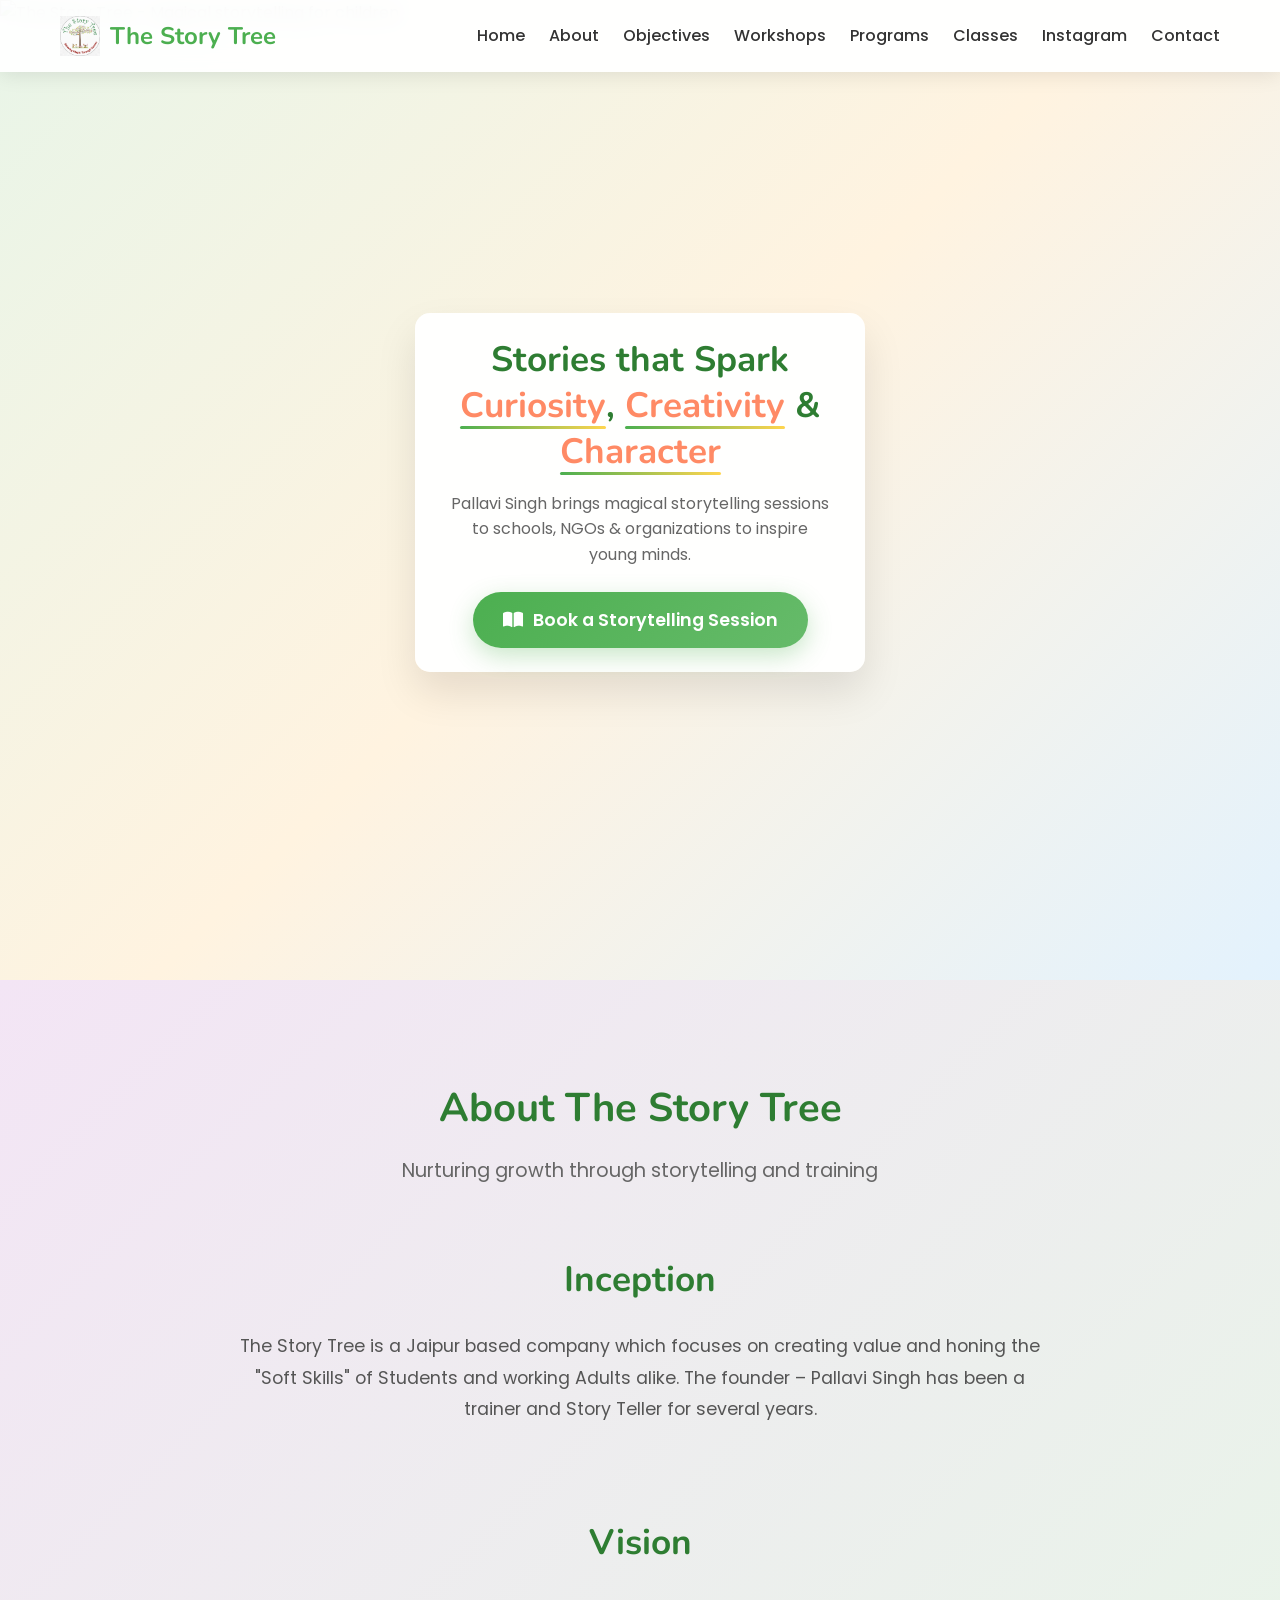
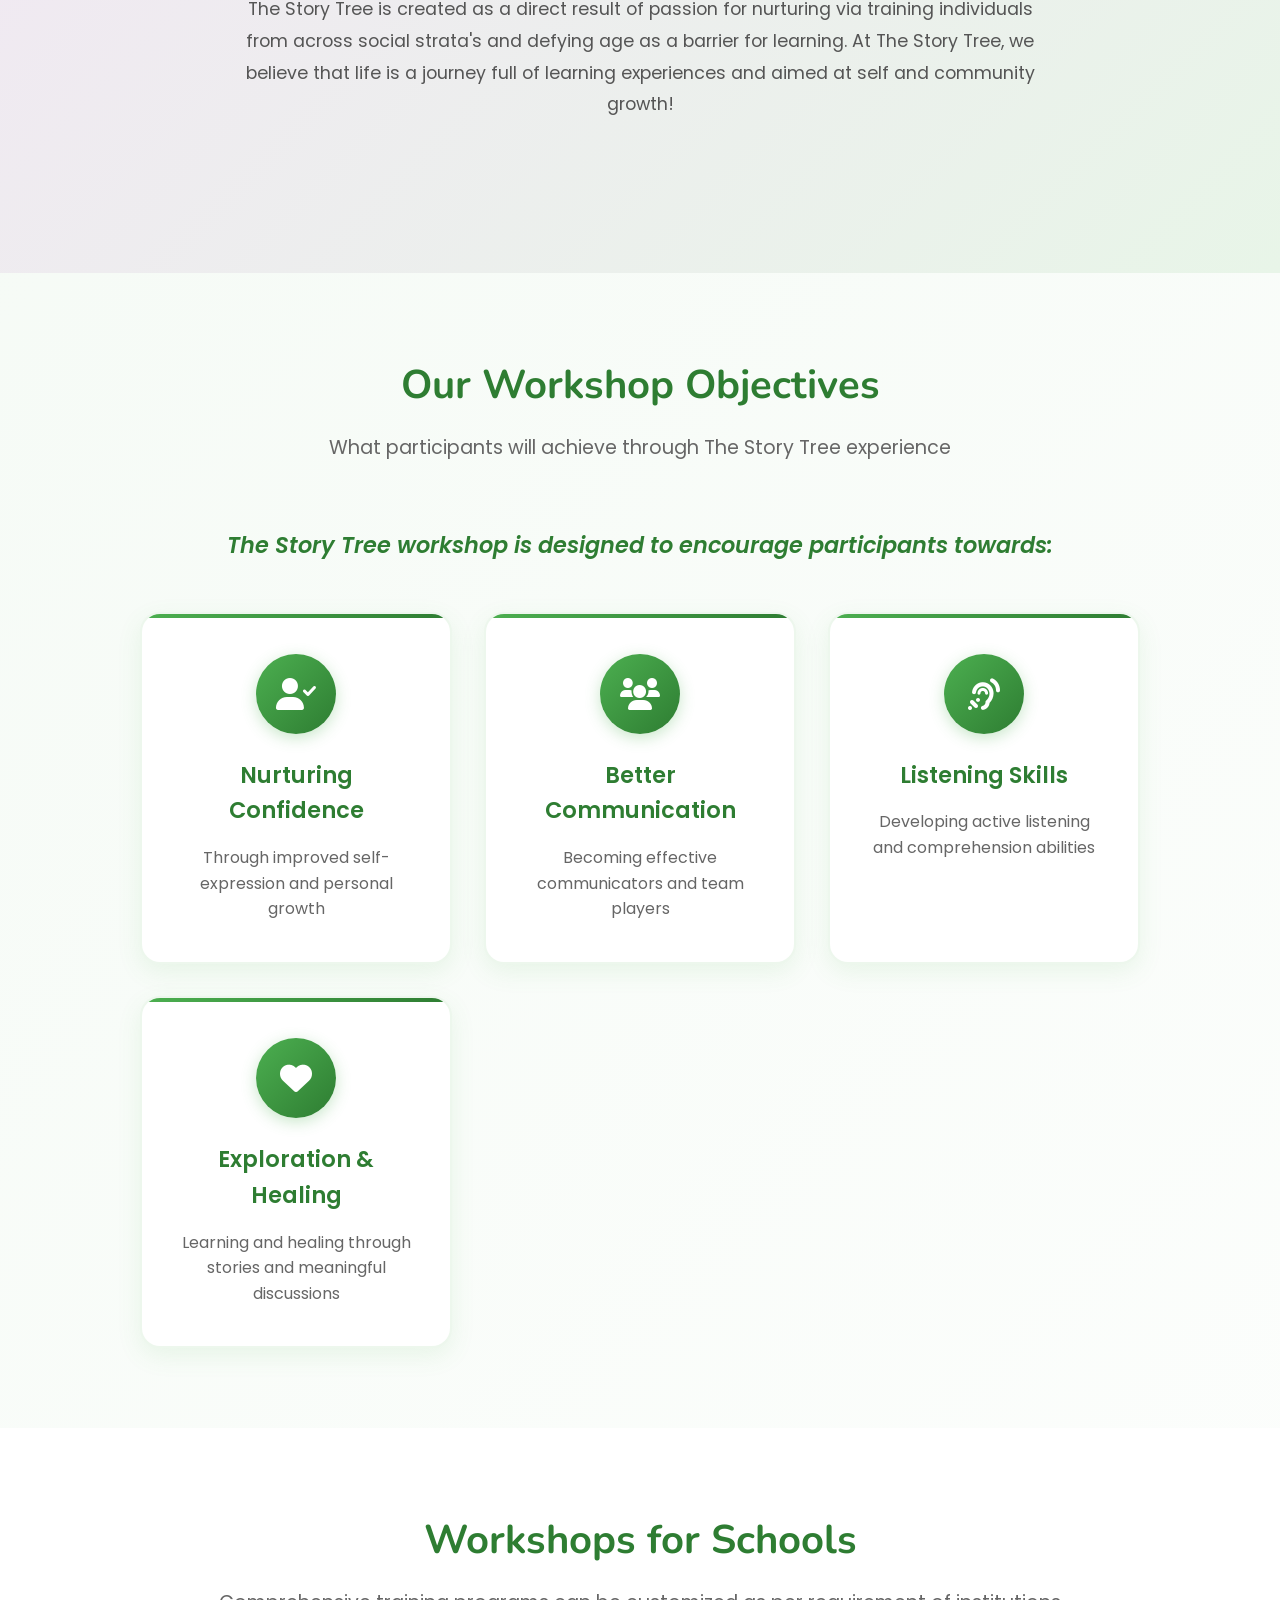
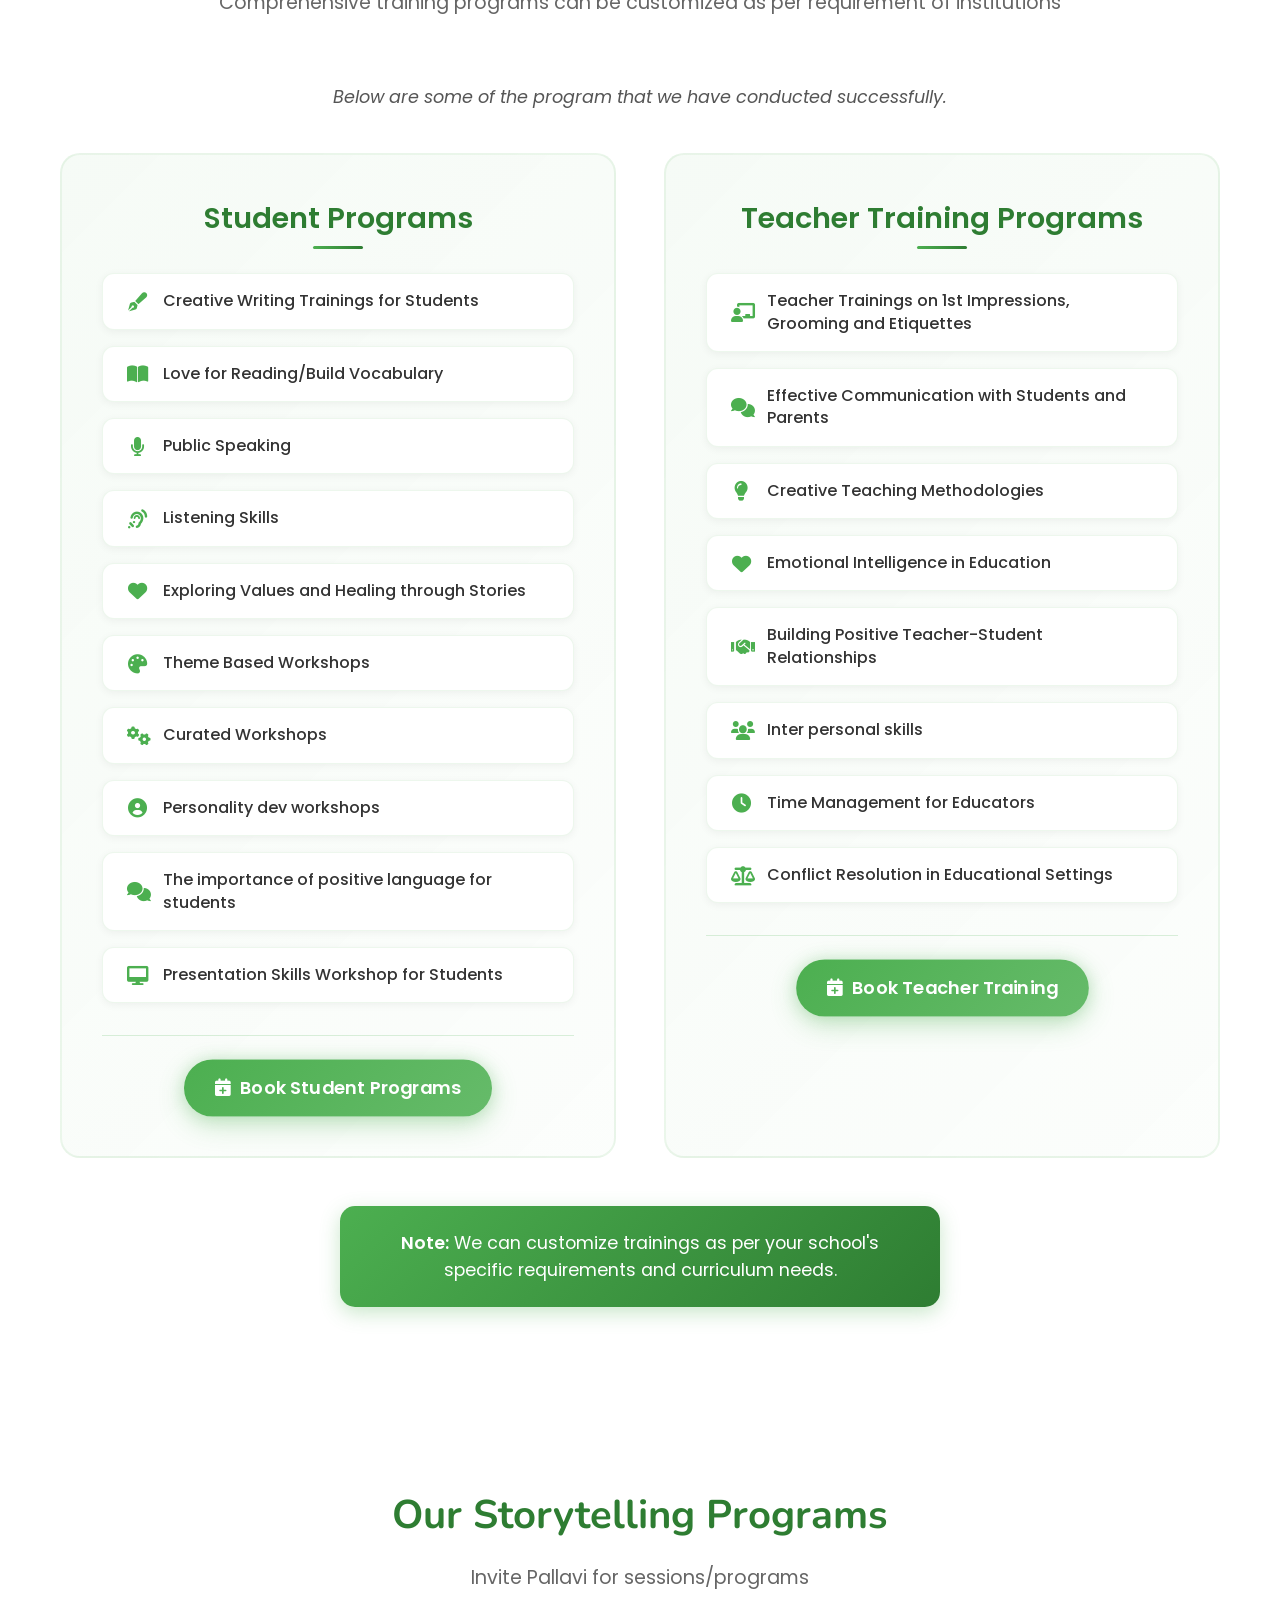
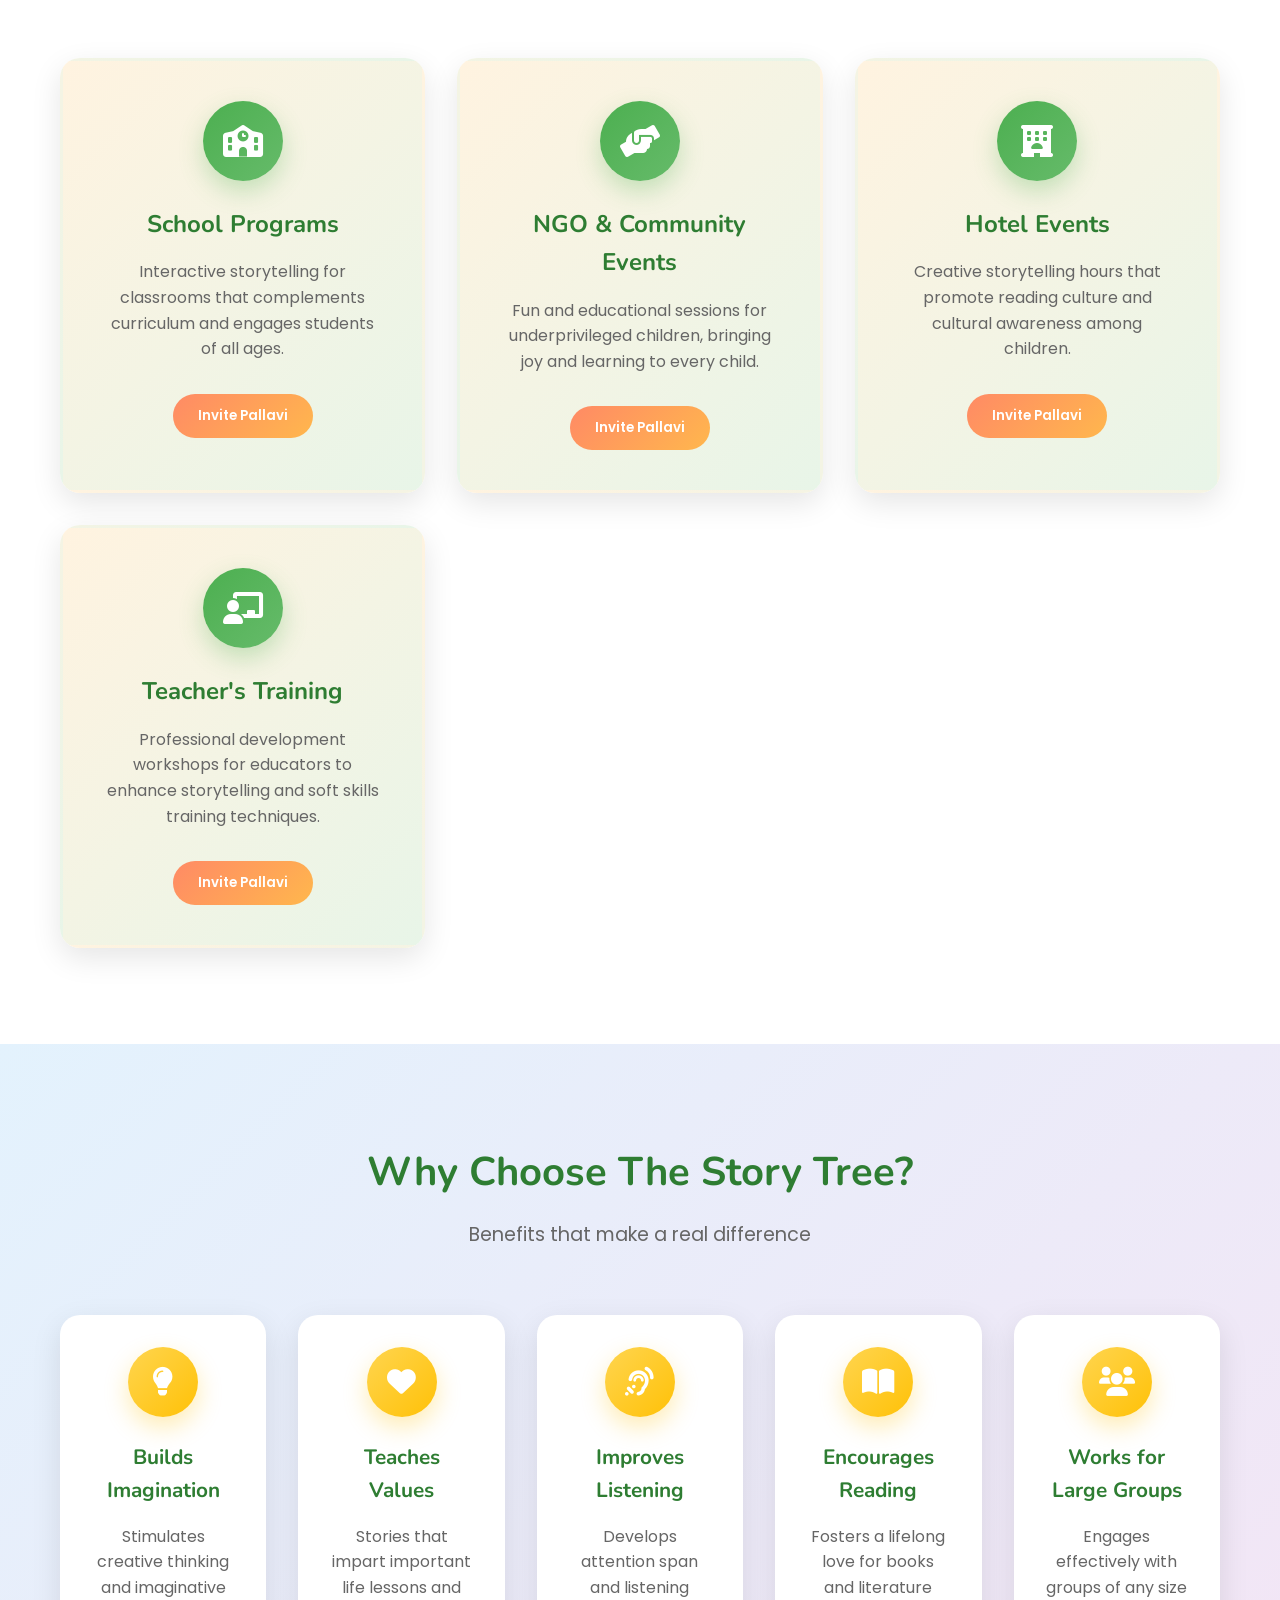
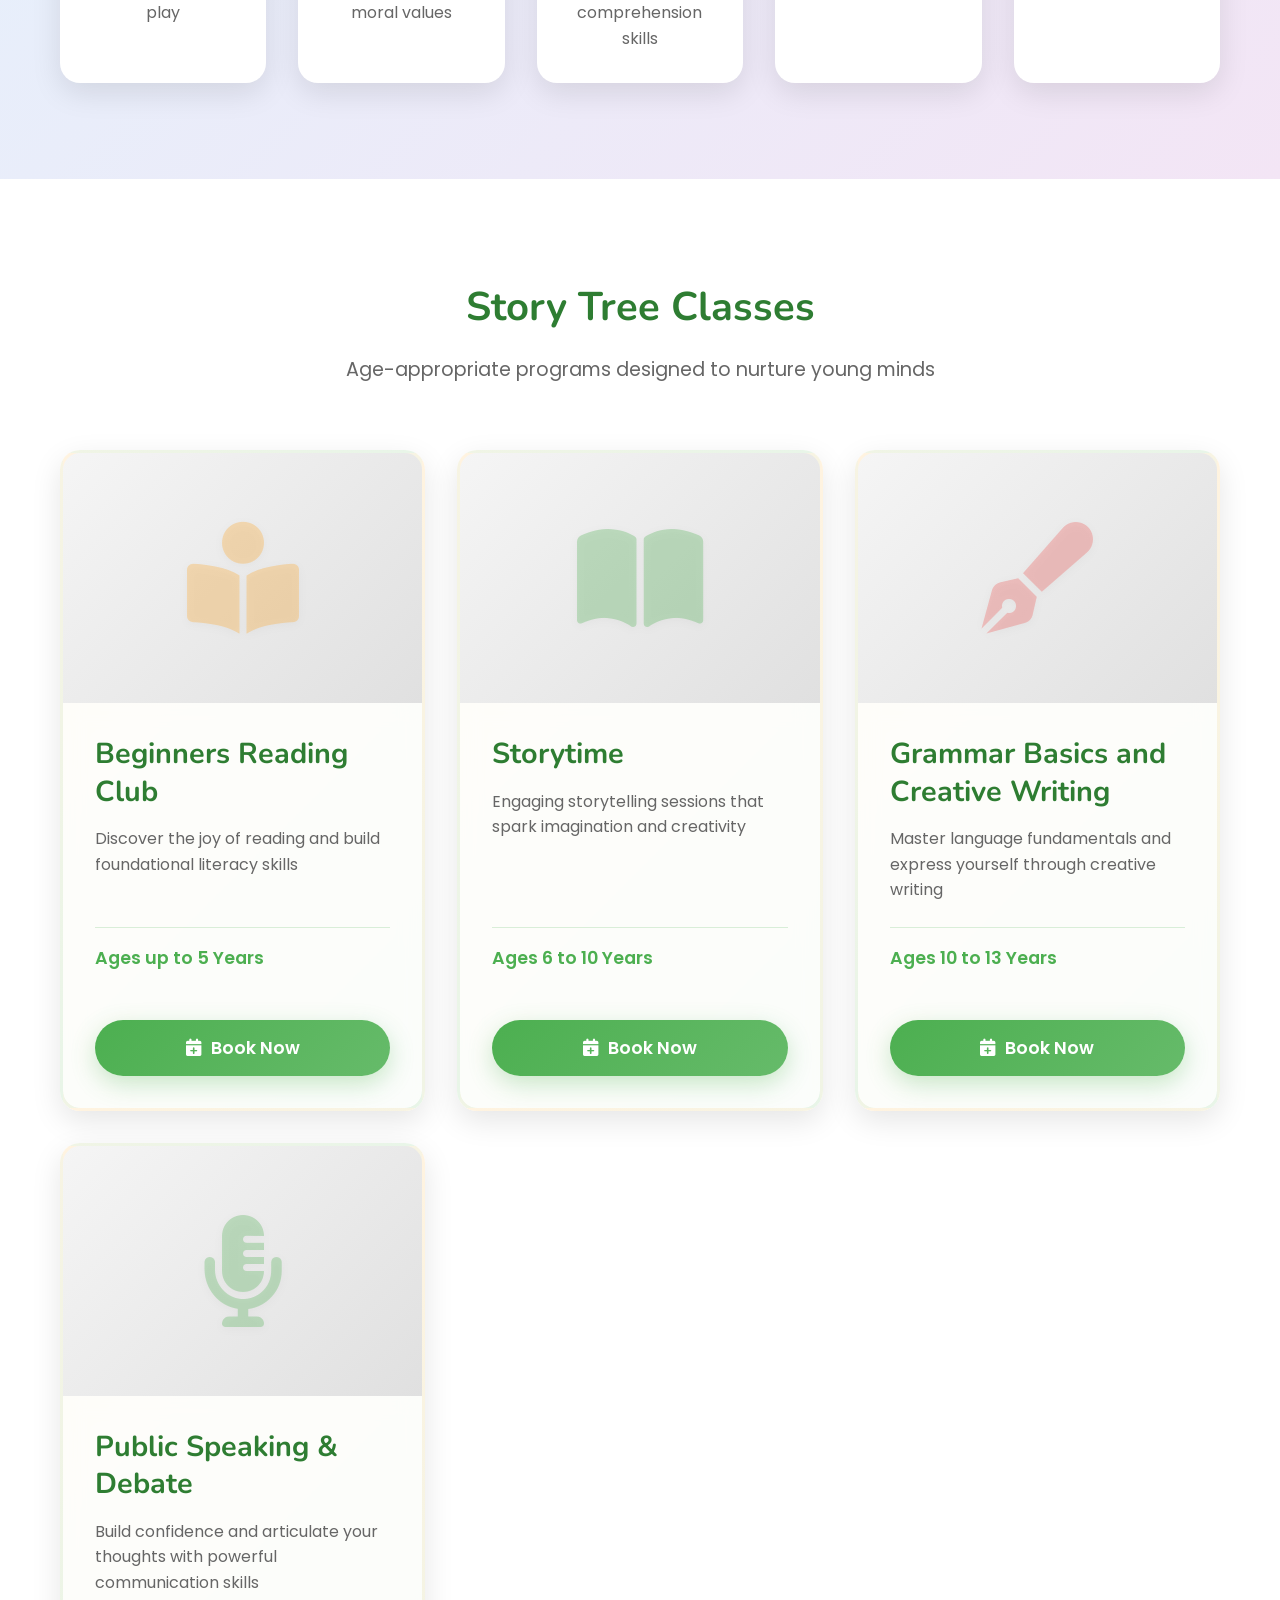
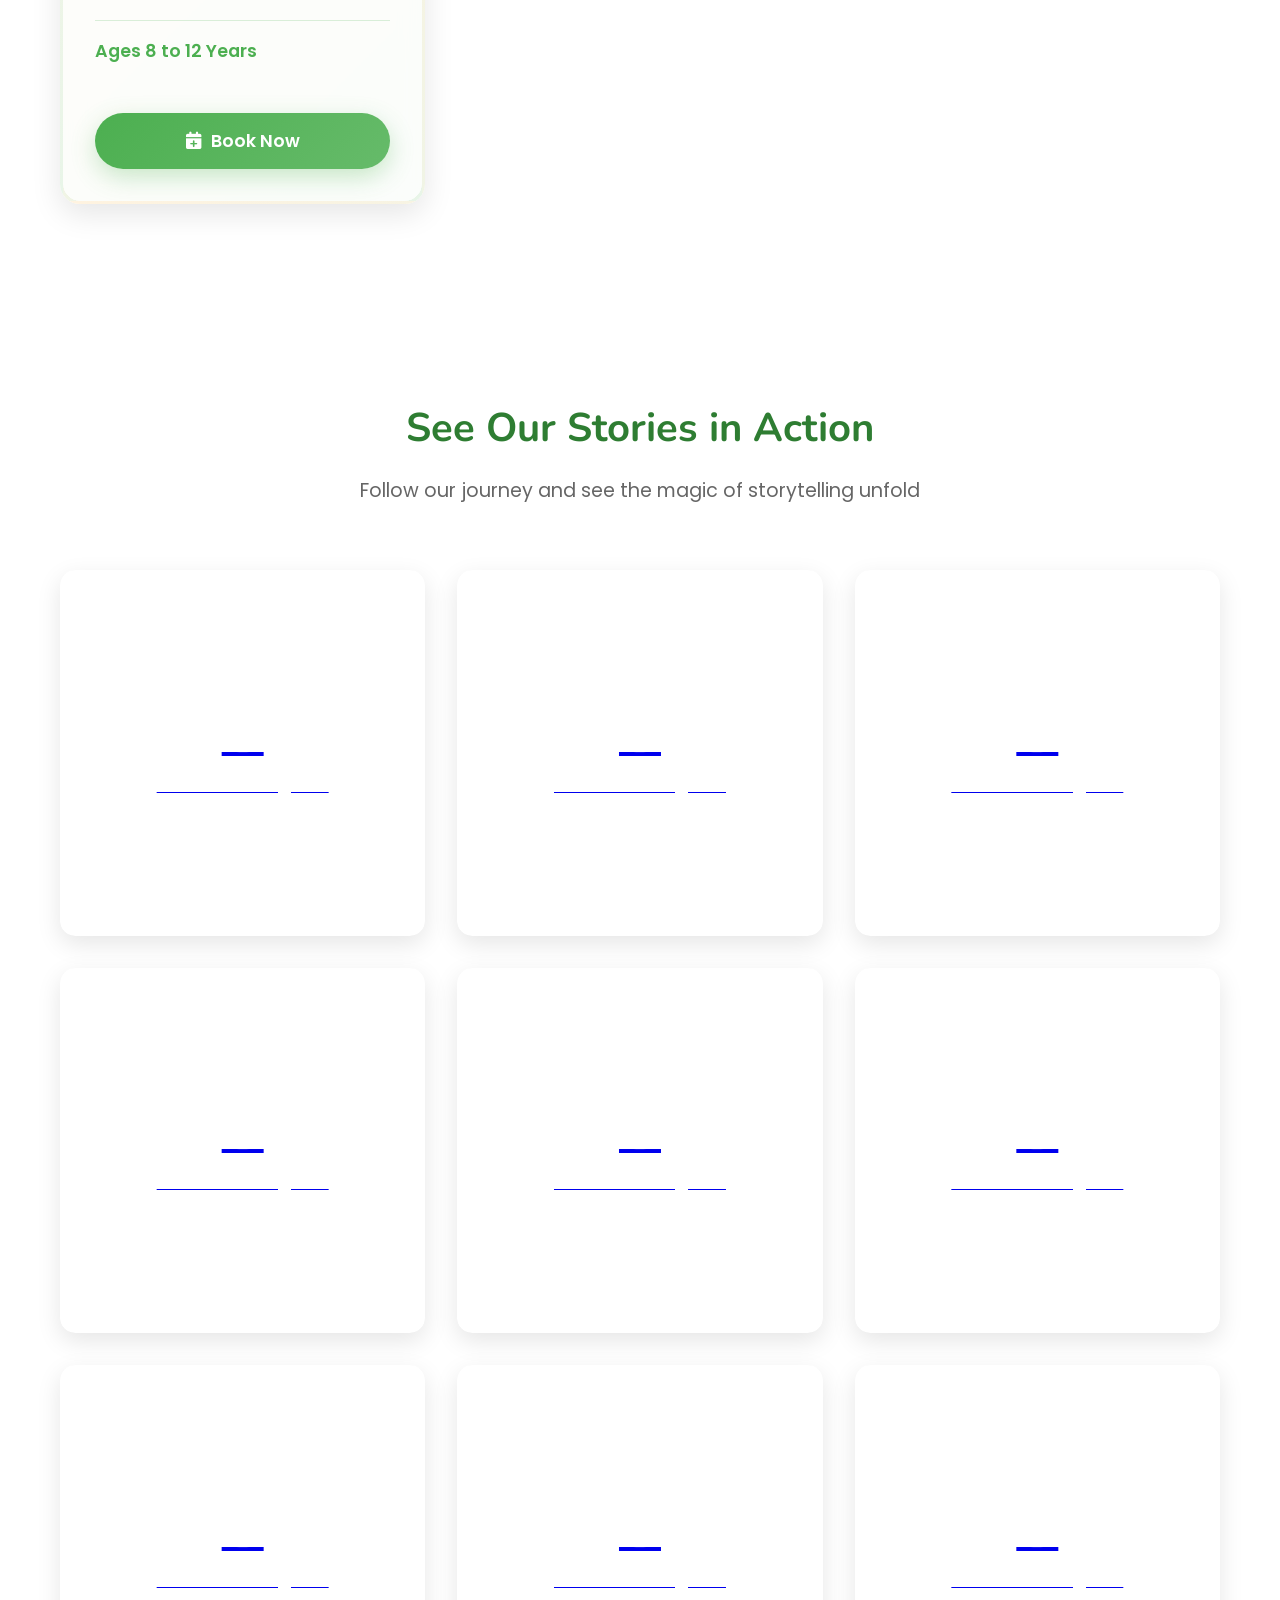
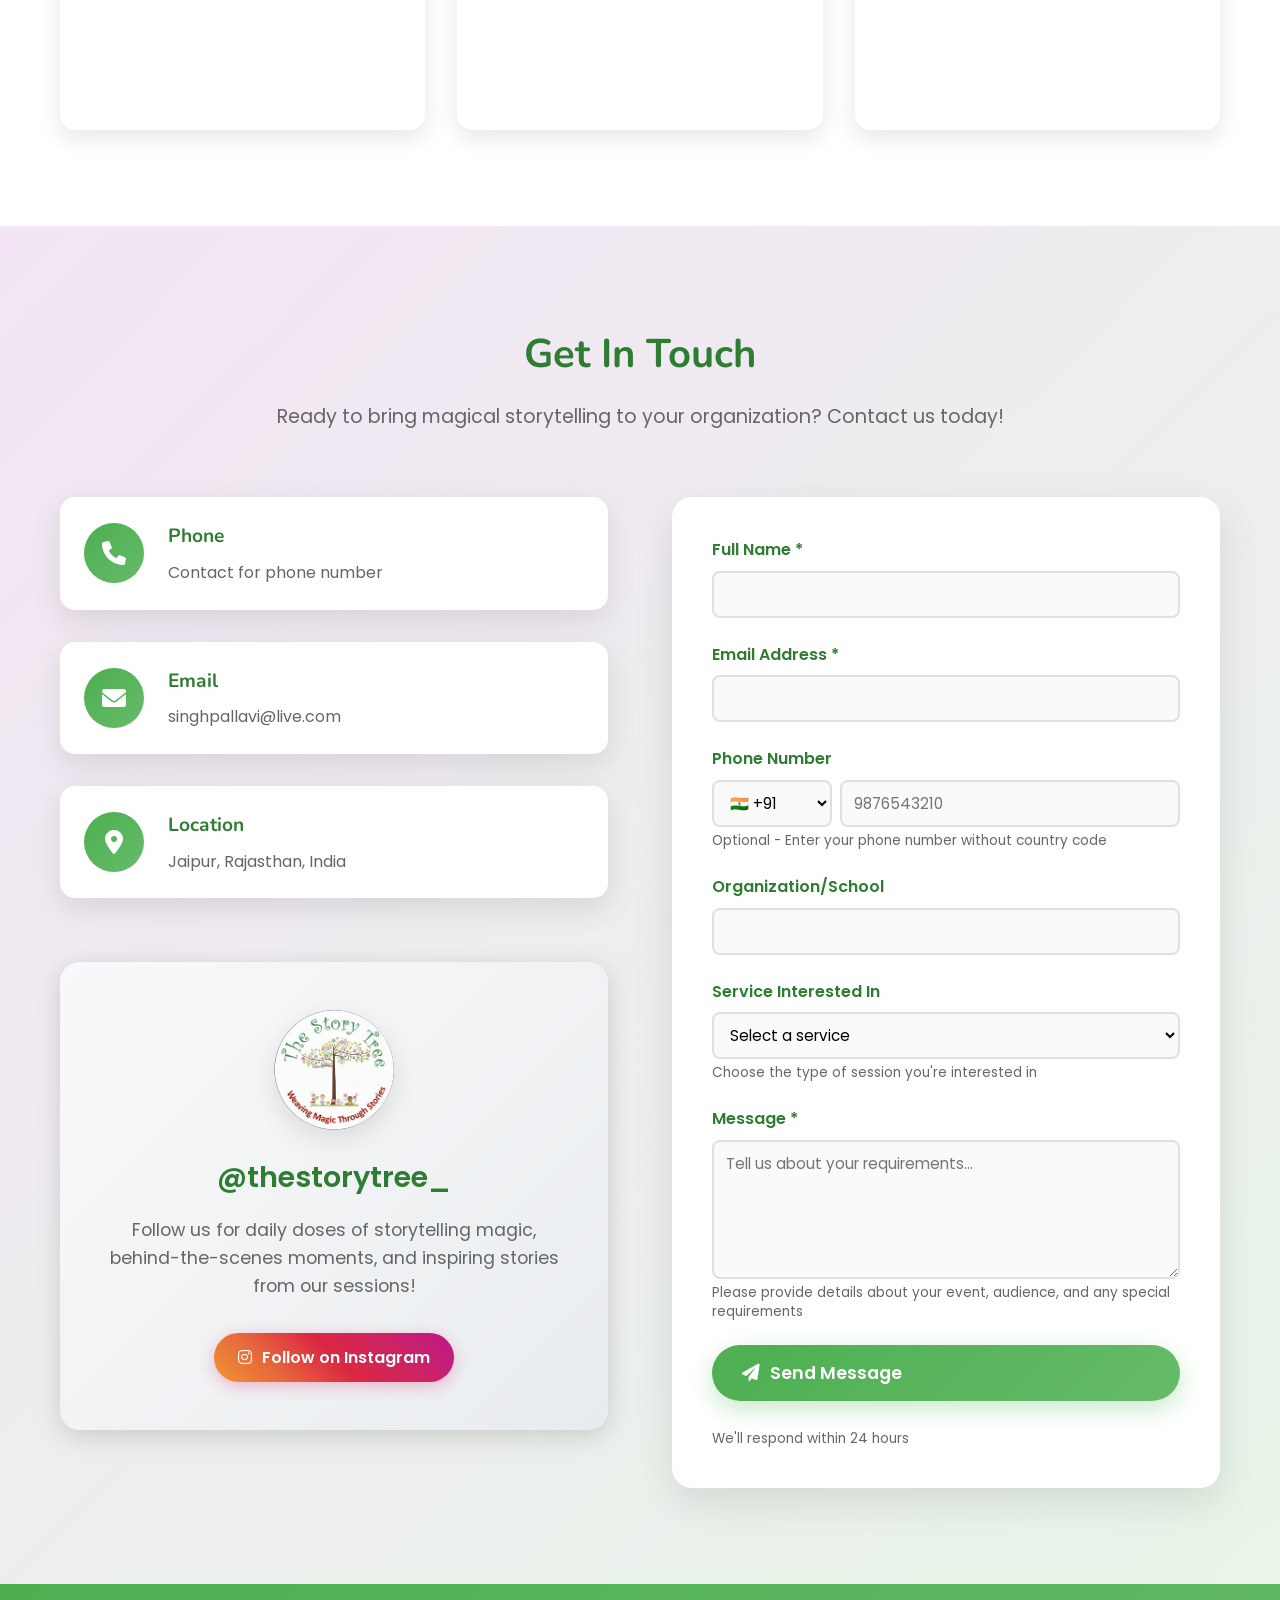
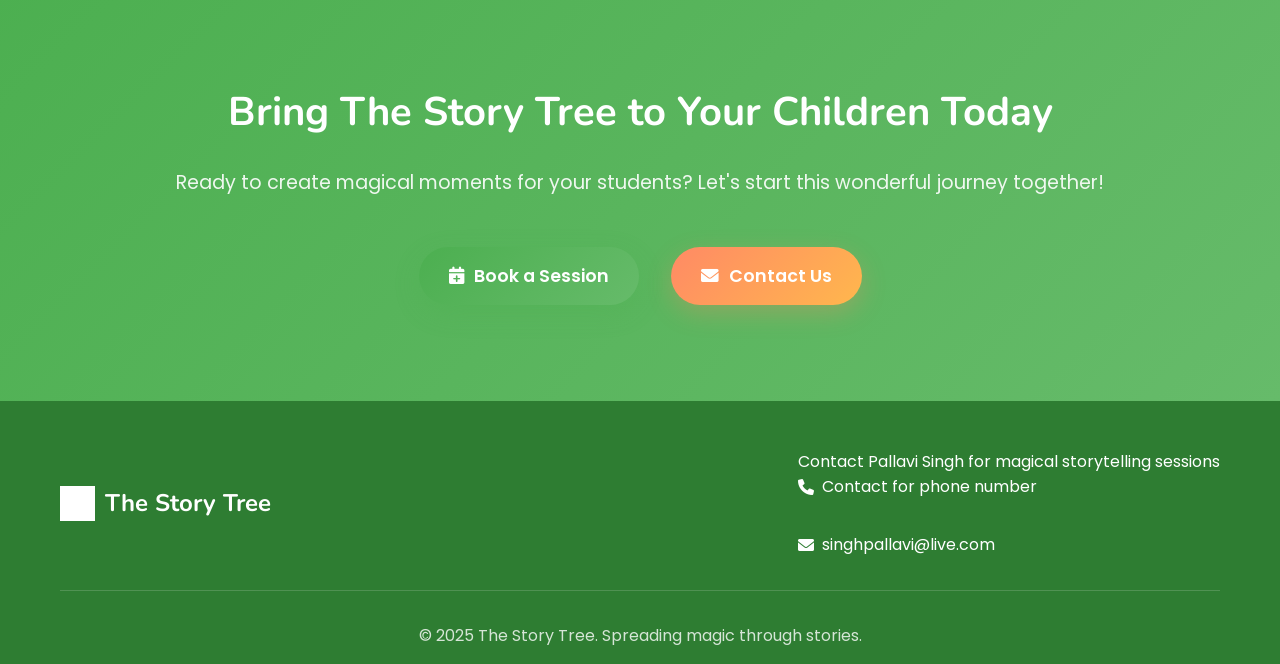
==== commit ac7bd4e7: "Update copyright year to 2025" ====
--- a/index.html
+++ b/index.html
@@ -817,7 +817,7 @@
                 </div>
             </div>
             <div class="footer-bottom">
-                <p>&copy; 2024 The Story Tree. Spreading magic through stories.</p>
+                <p>&copy; 2025 The Story Tree. Spreading magic through stories.</p>
             </div>
         </div>
     </footer>
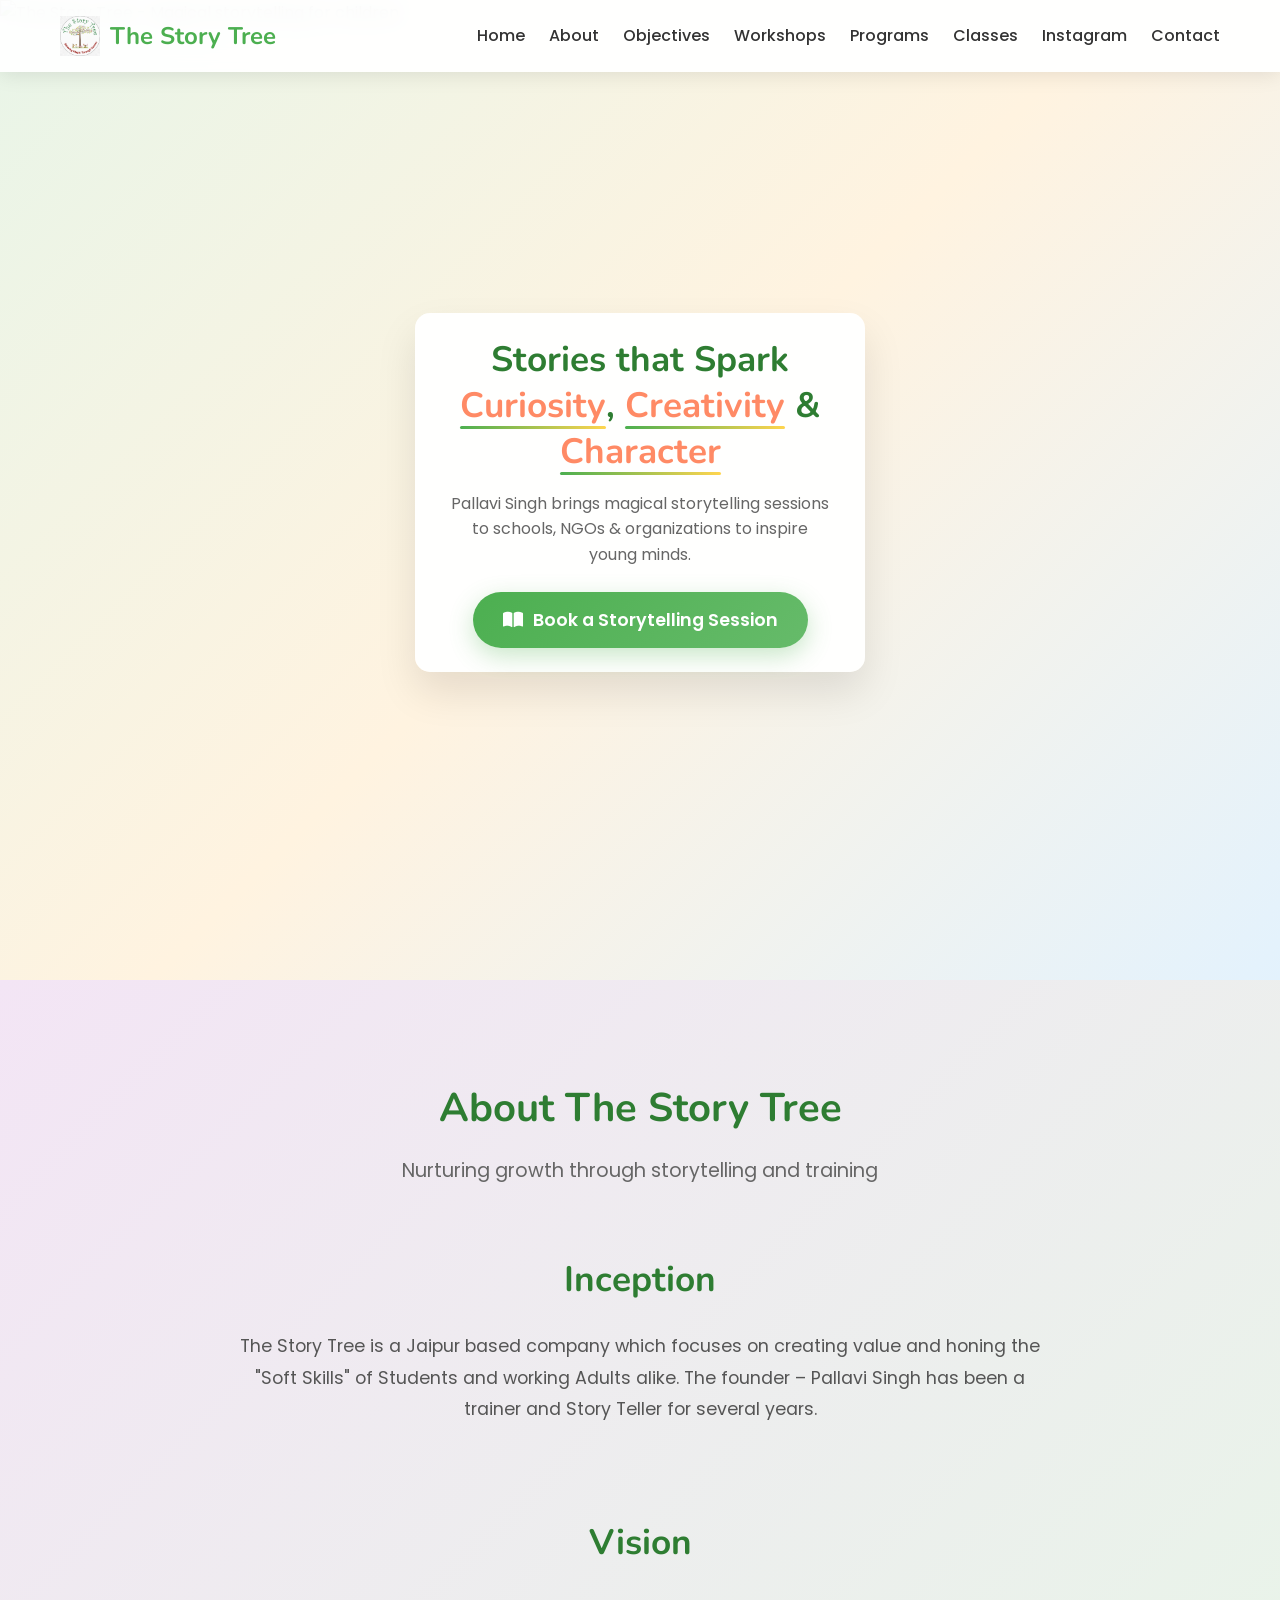
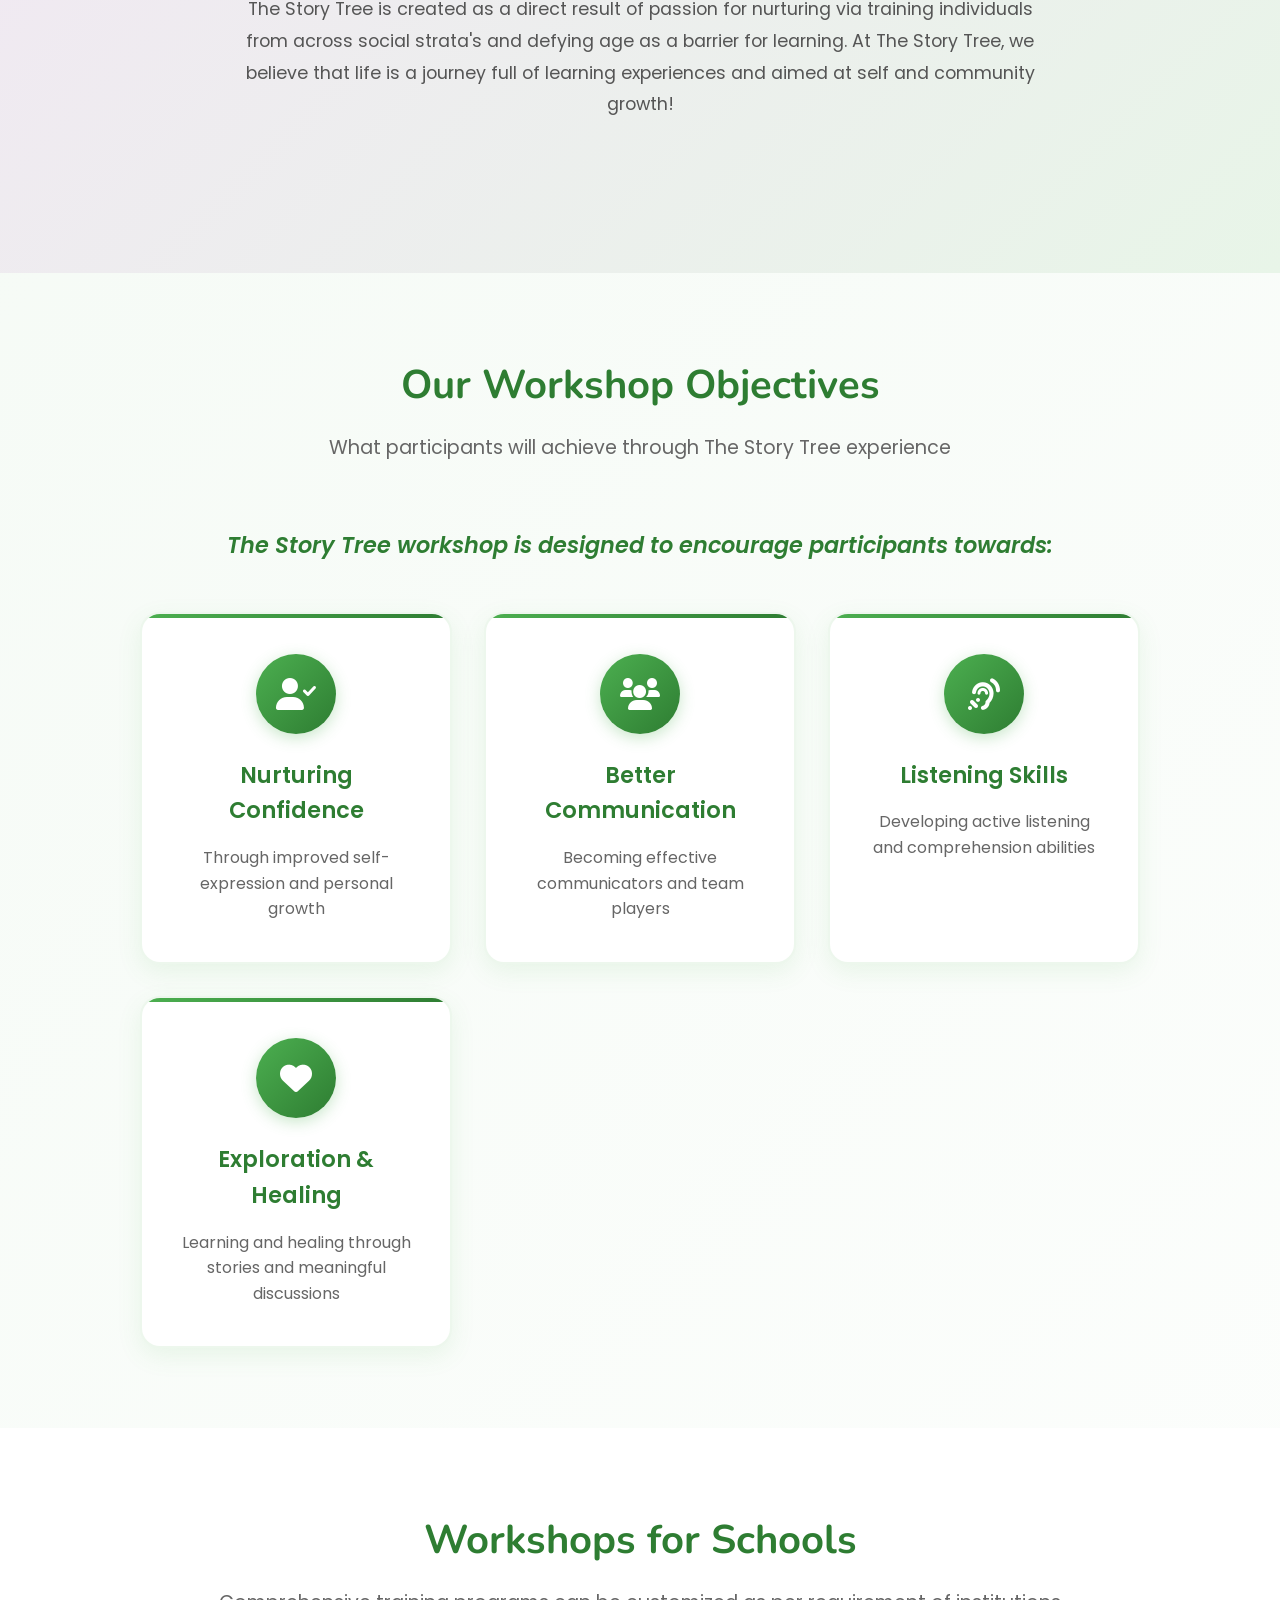
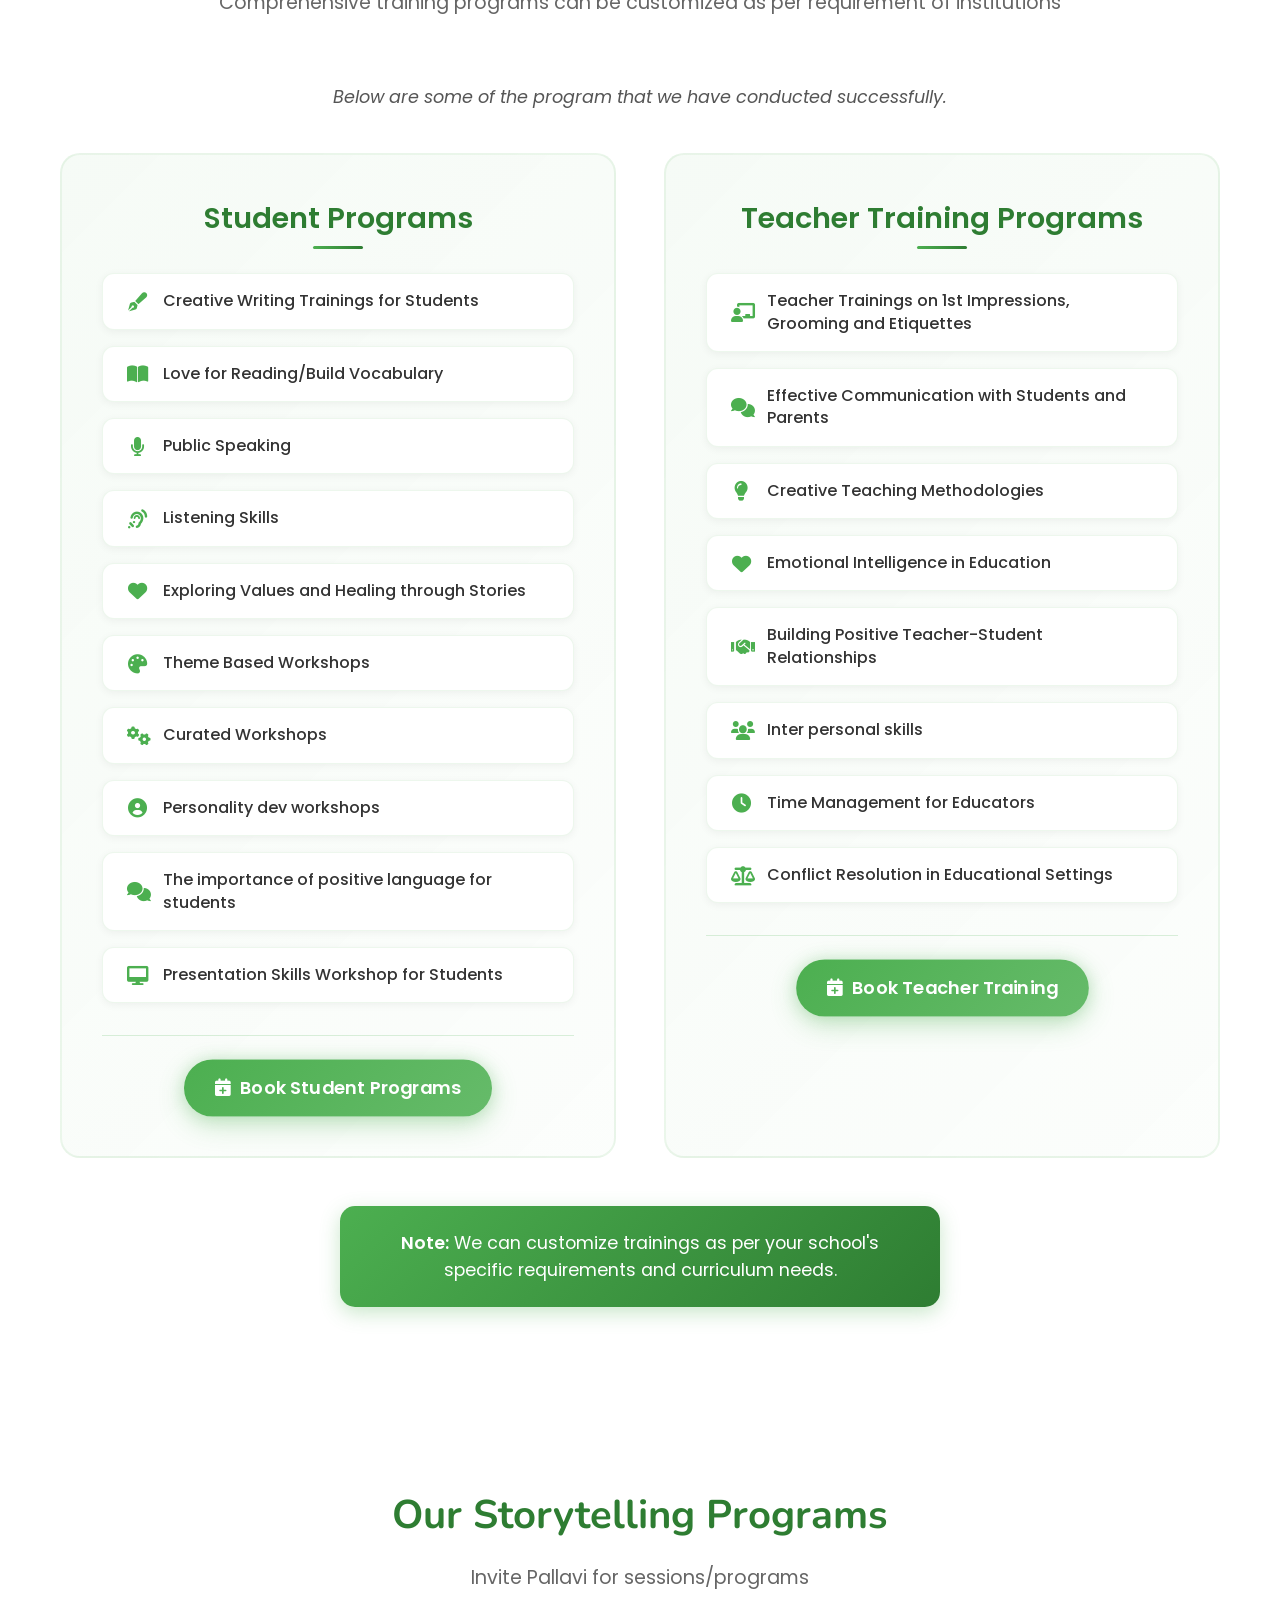
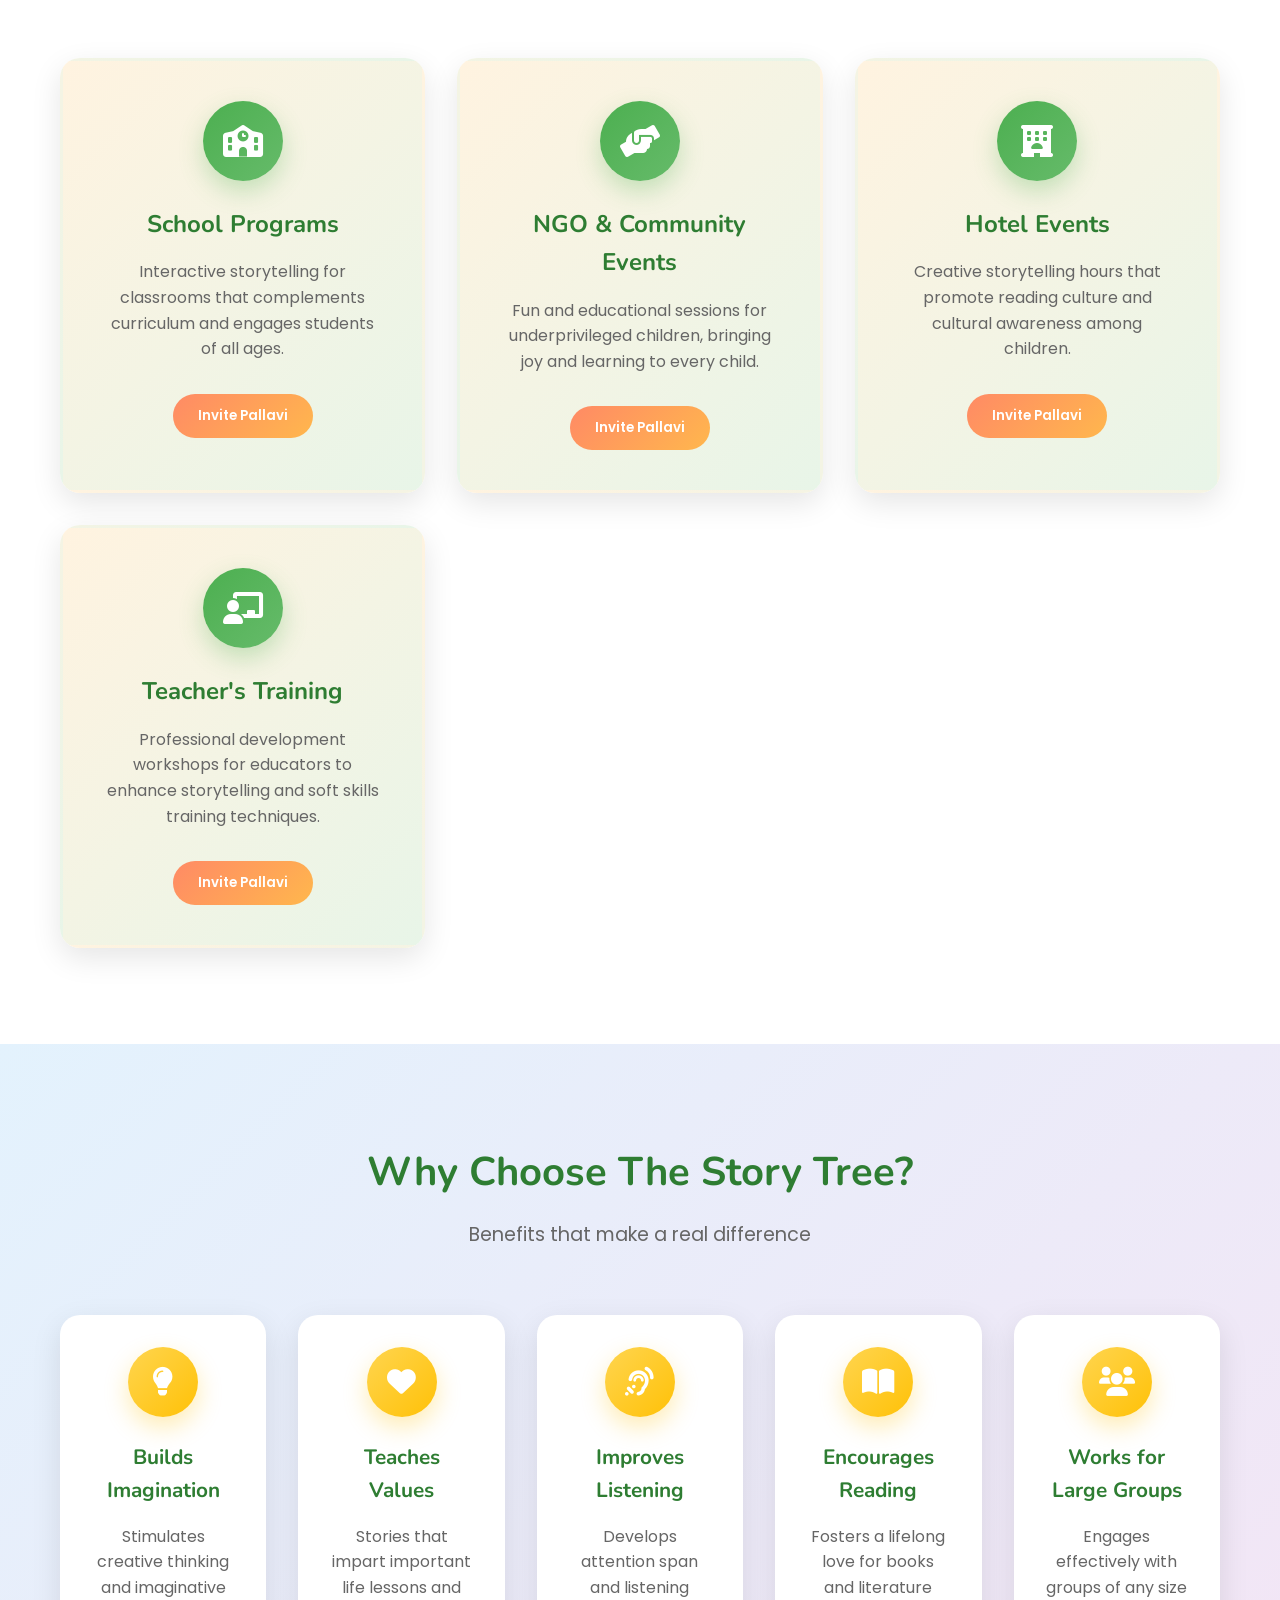
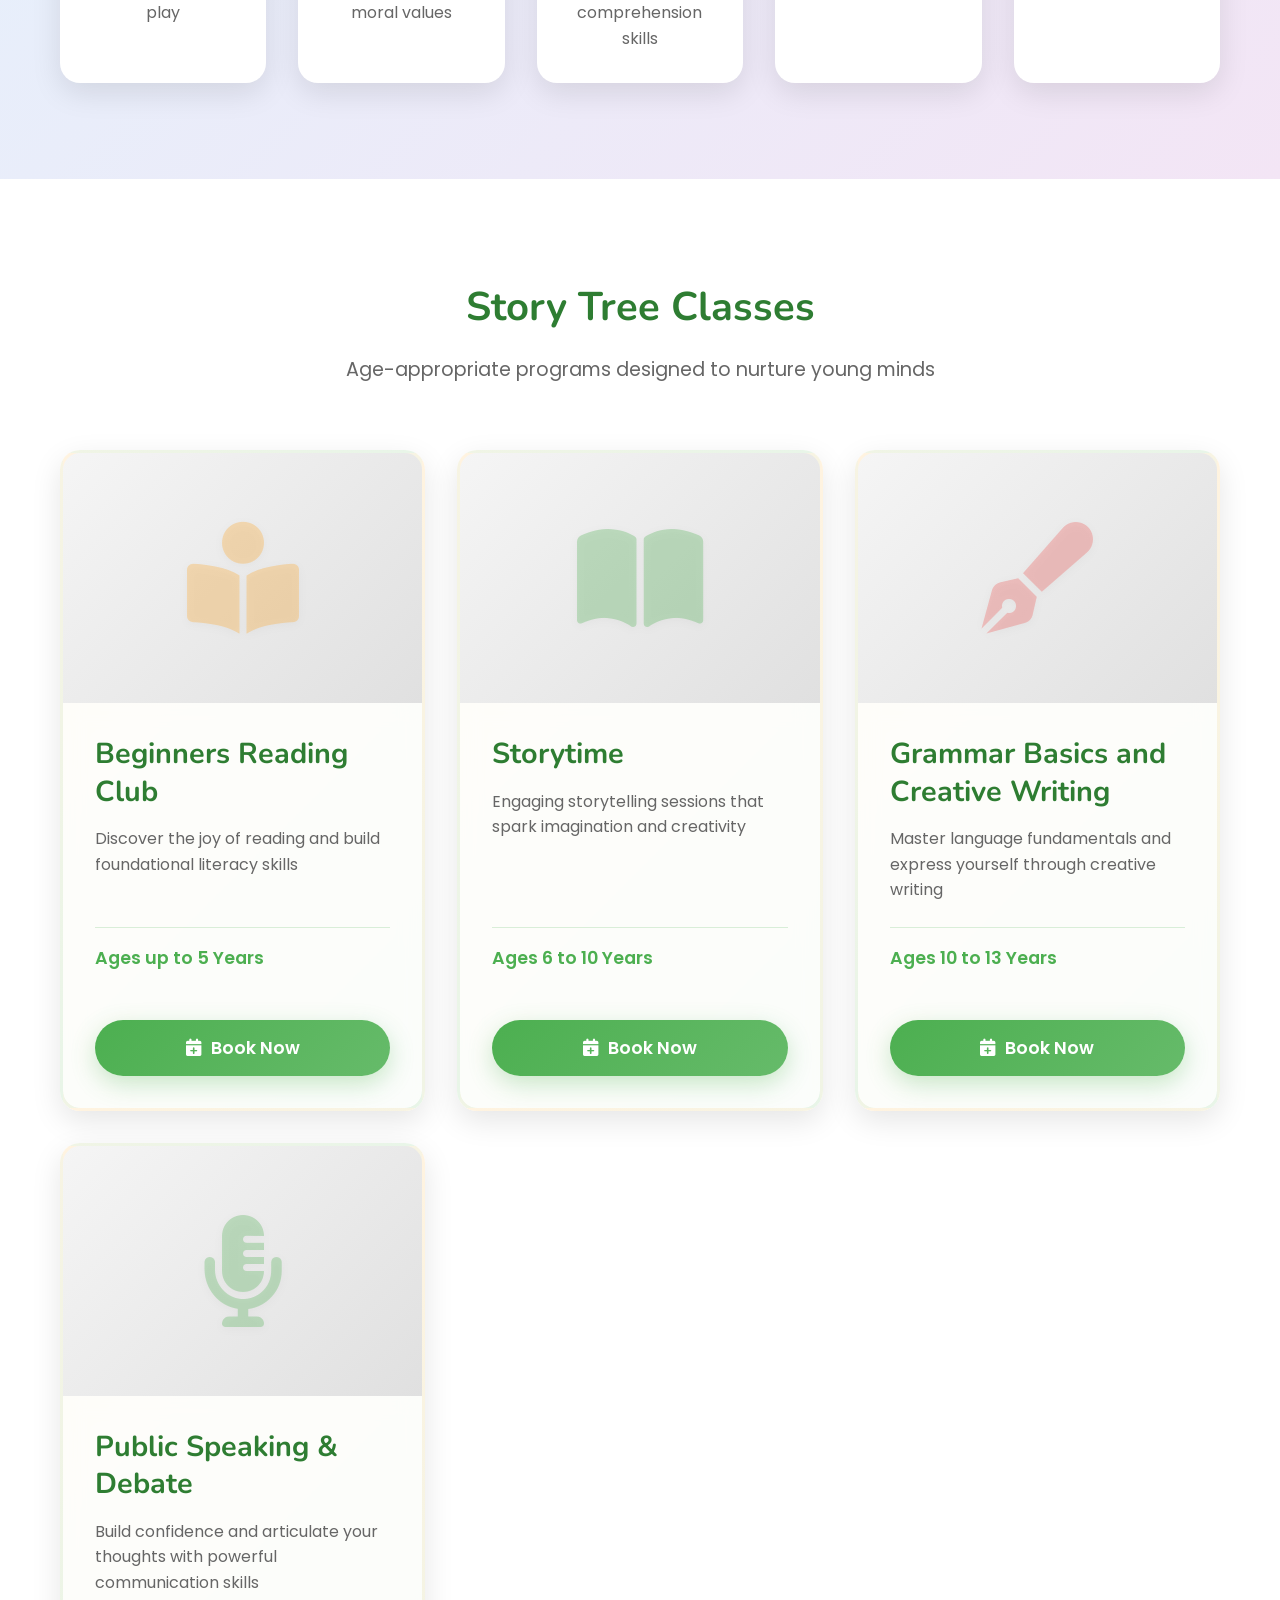
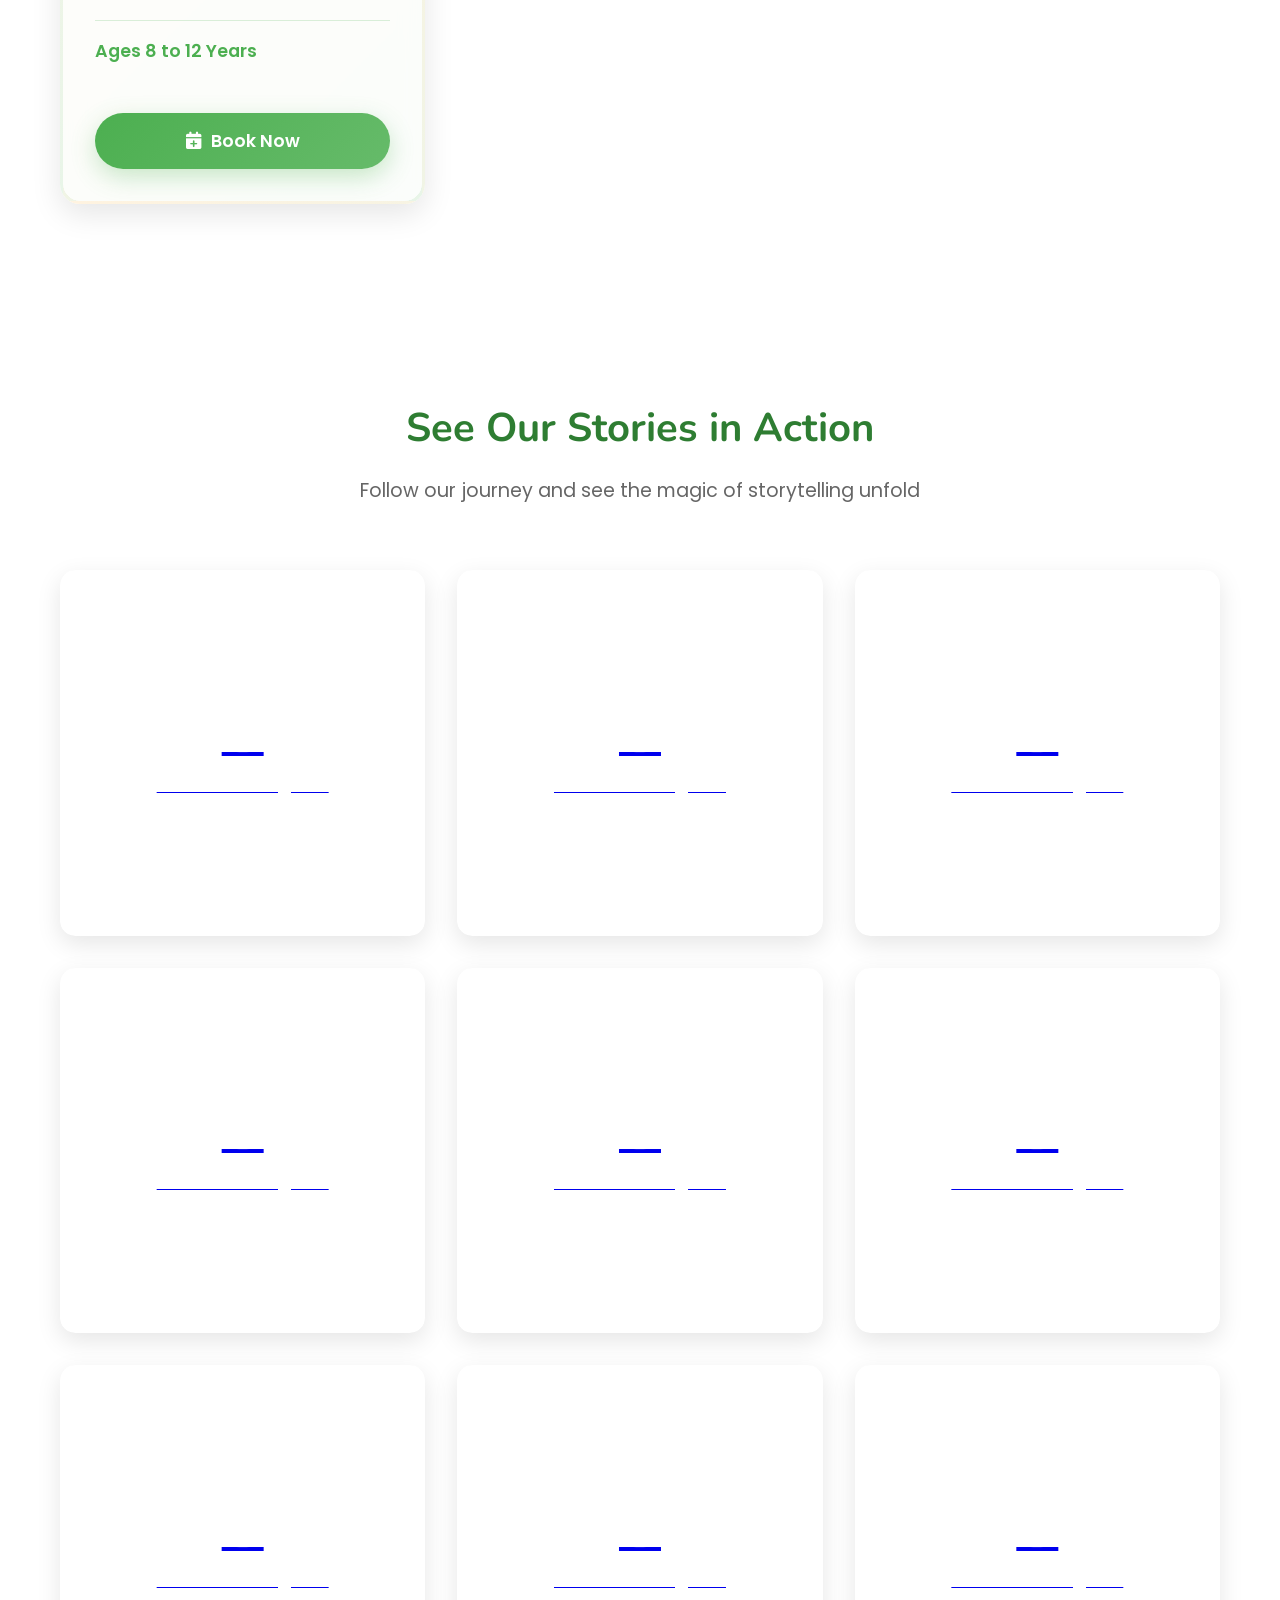
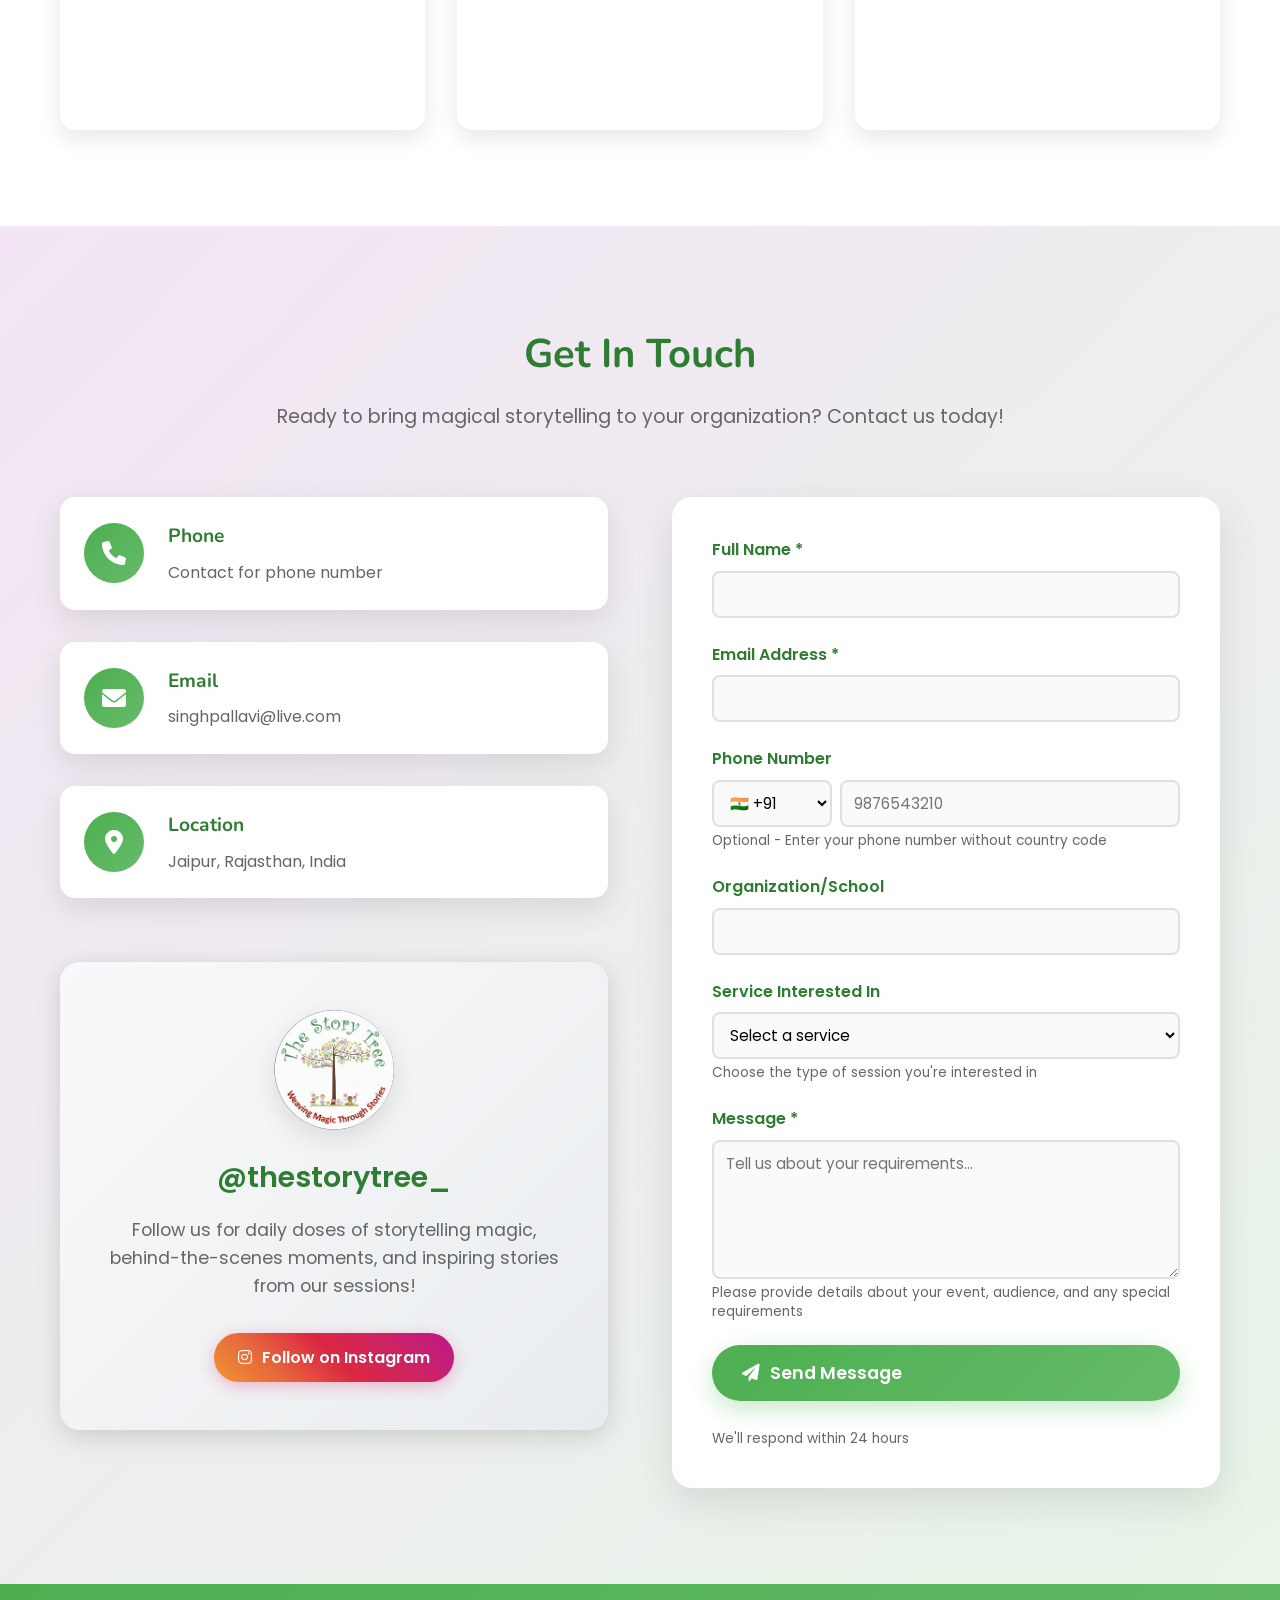
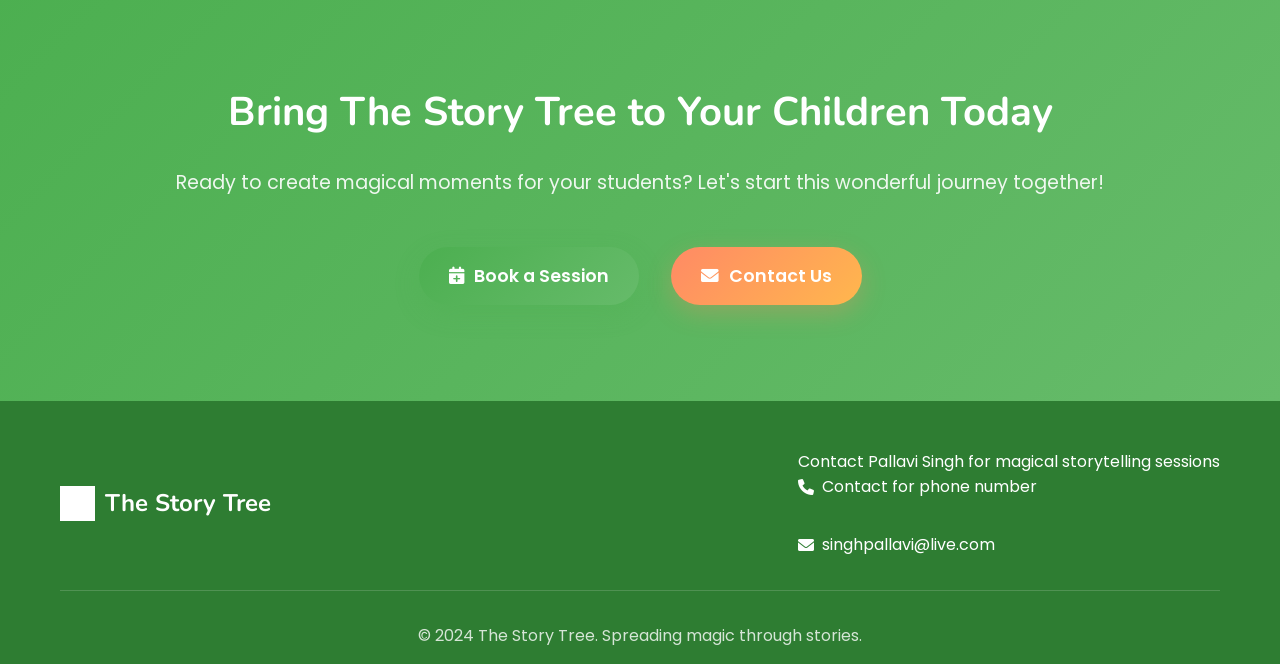
==== commit b4c82ac1: "Site updates: move hero text up, remove logo/blank space, update workshops content, add intro note, " ====
--- a/index.html
+++ b/index.html
@@ -817,7 +817,7 @@
                 </div>
             </div>
             <div class="footer-bottom">
-                <p>&copy; 2025 The Story Tree. Spreading magic through stories.</p>
+                <p>&copy; 2024 The Story Tree. Spreading magic through stories.</p>
             </div>
         </div>
     </footer>
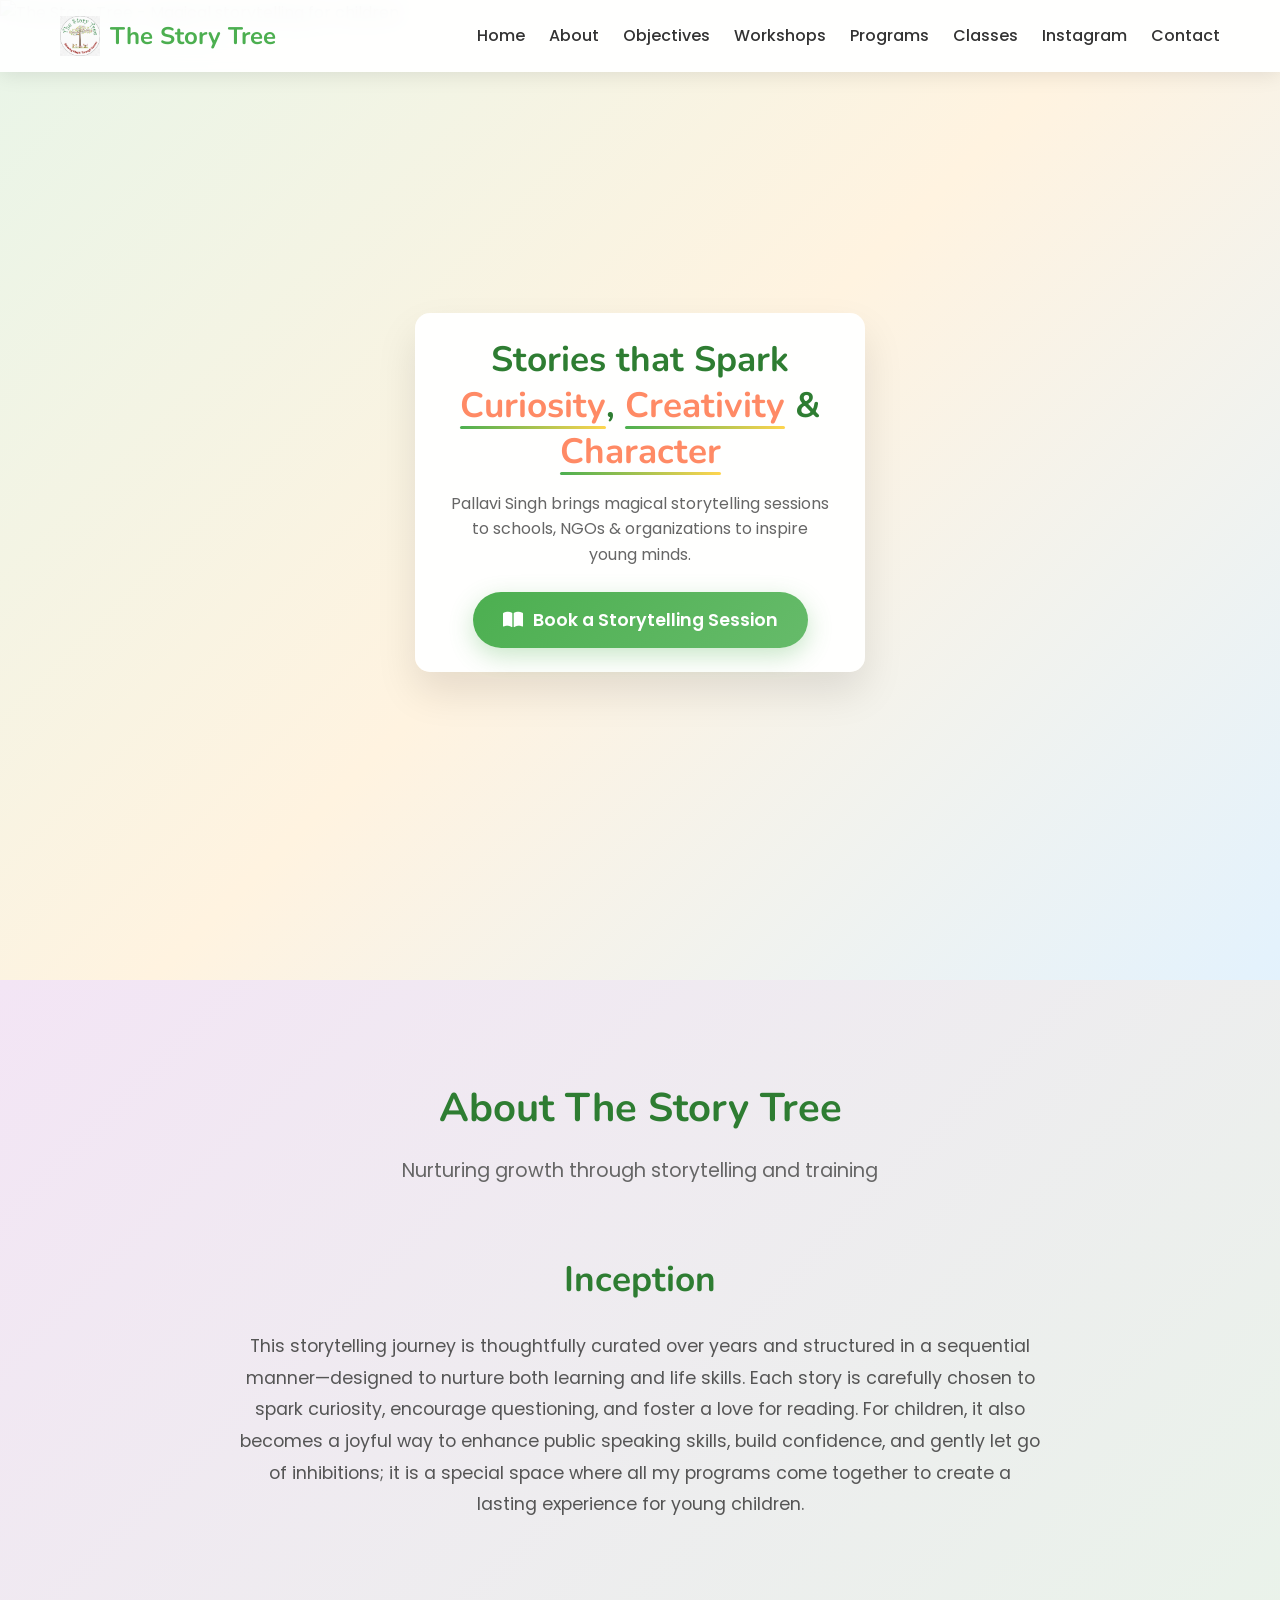
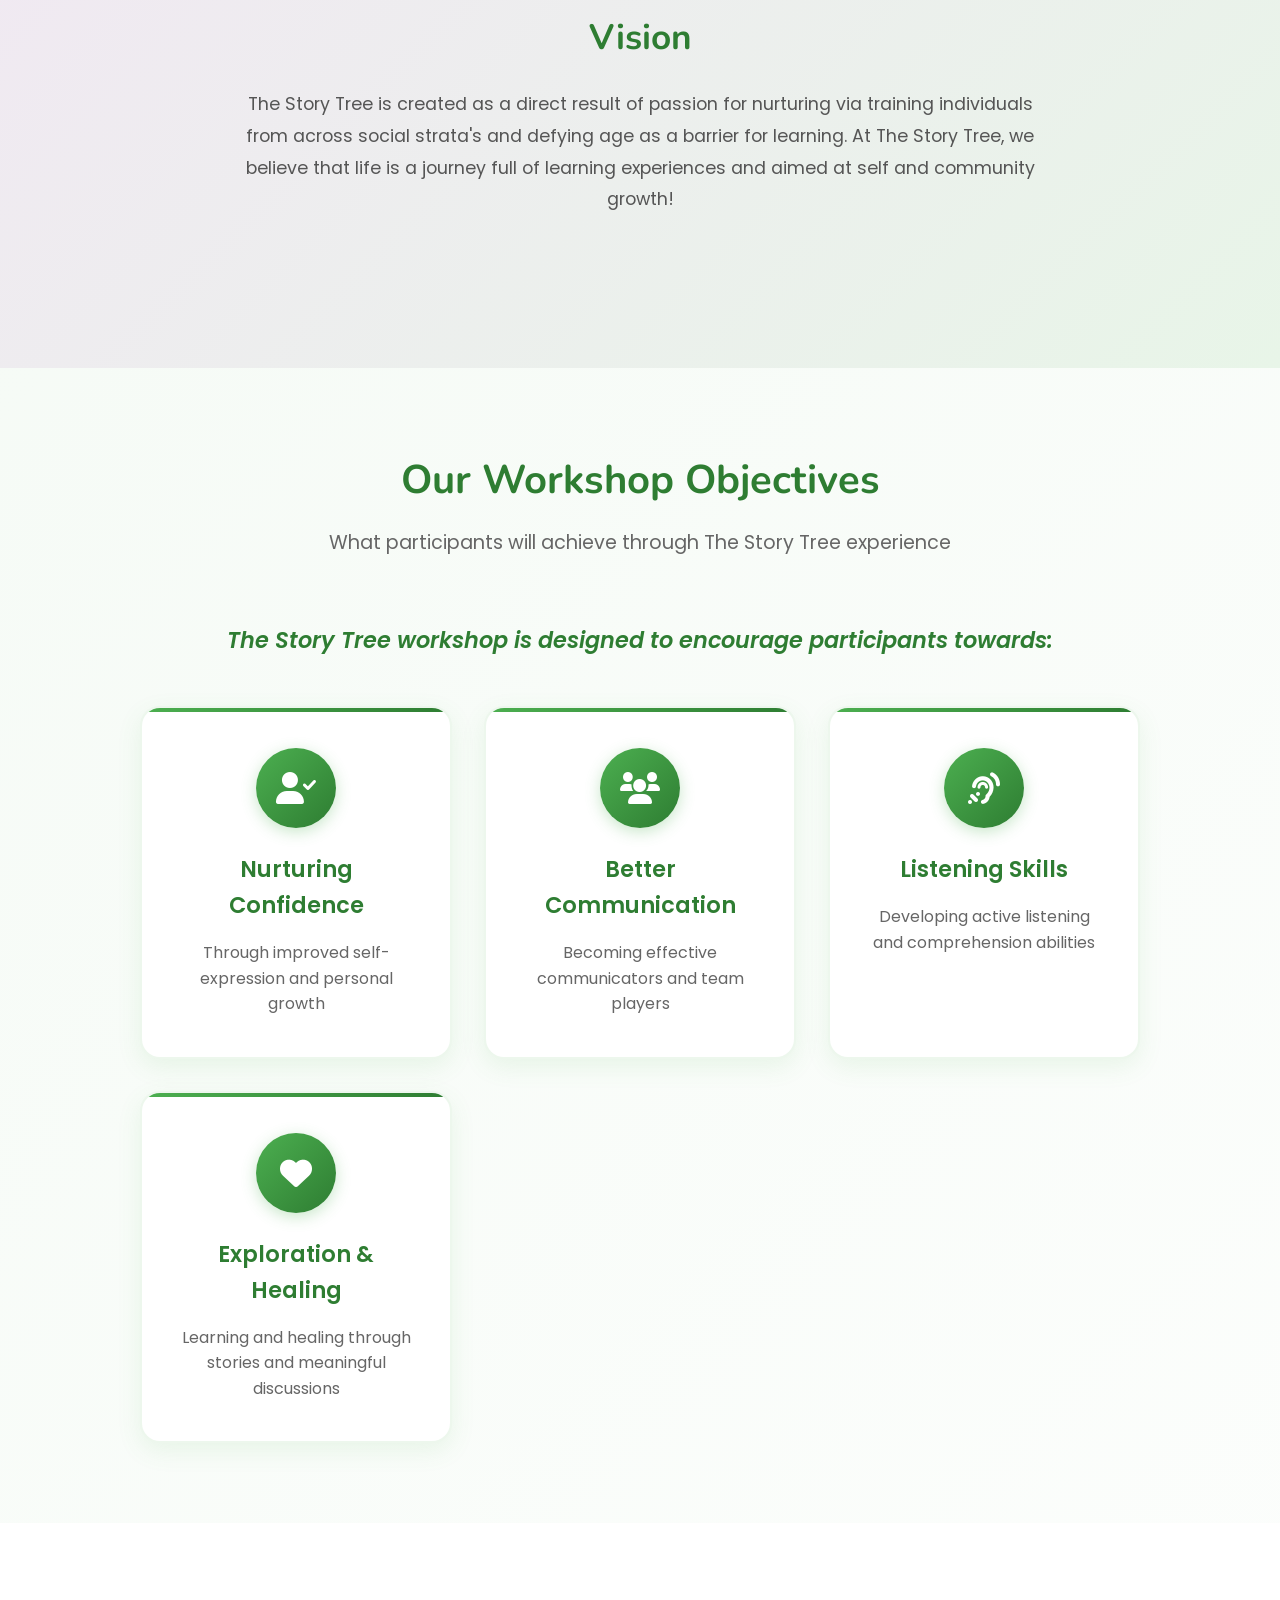
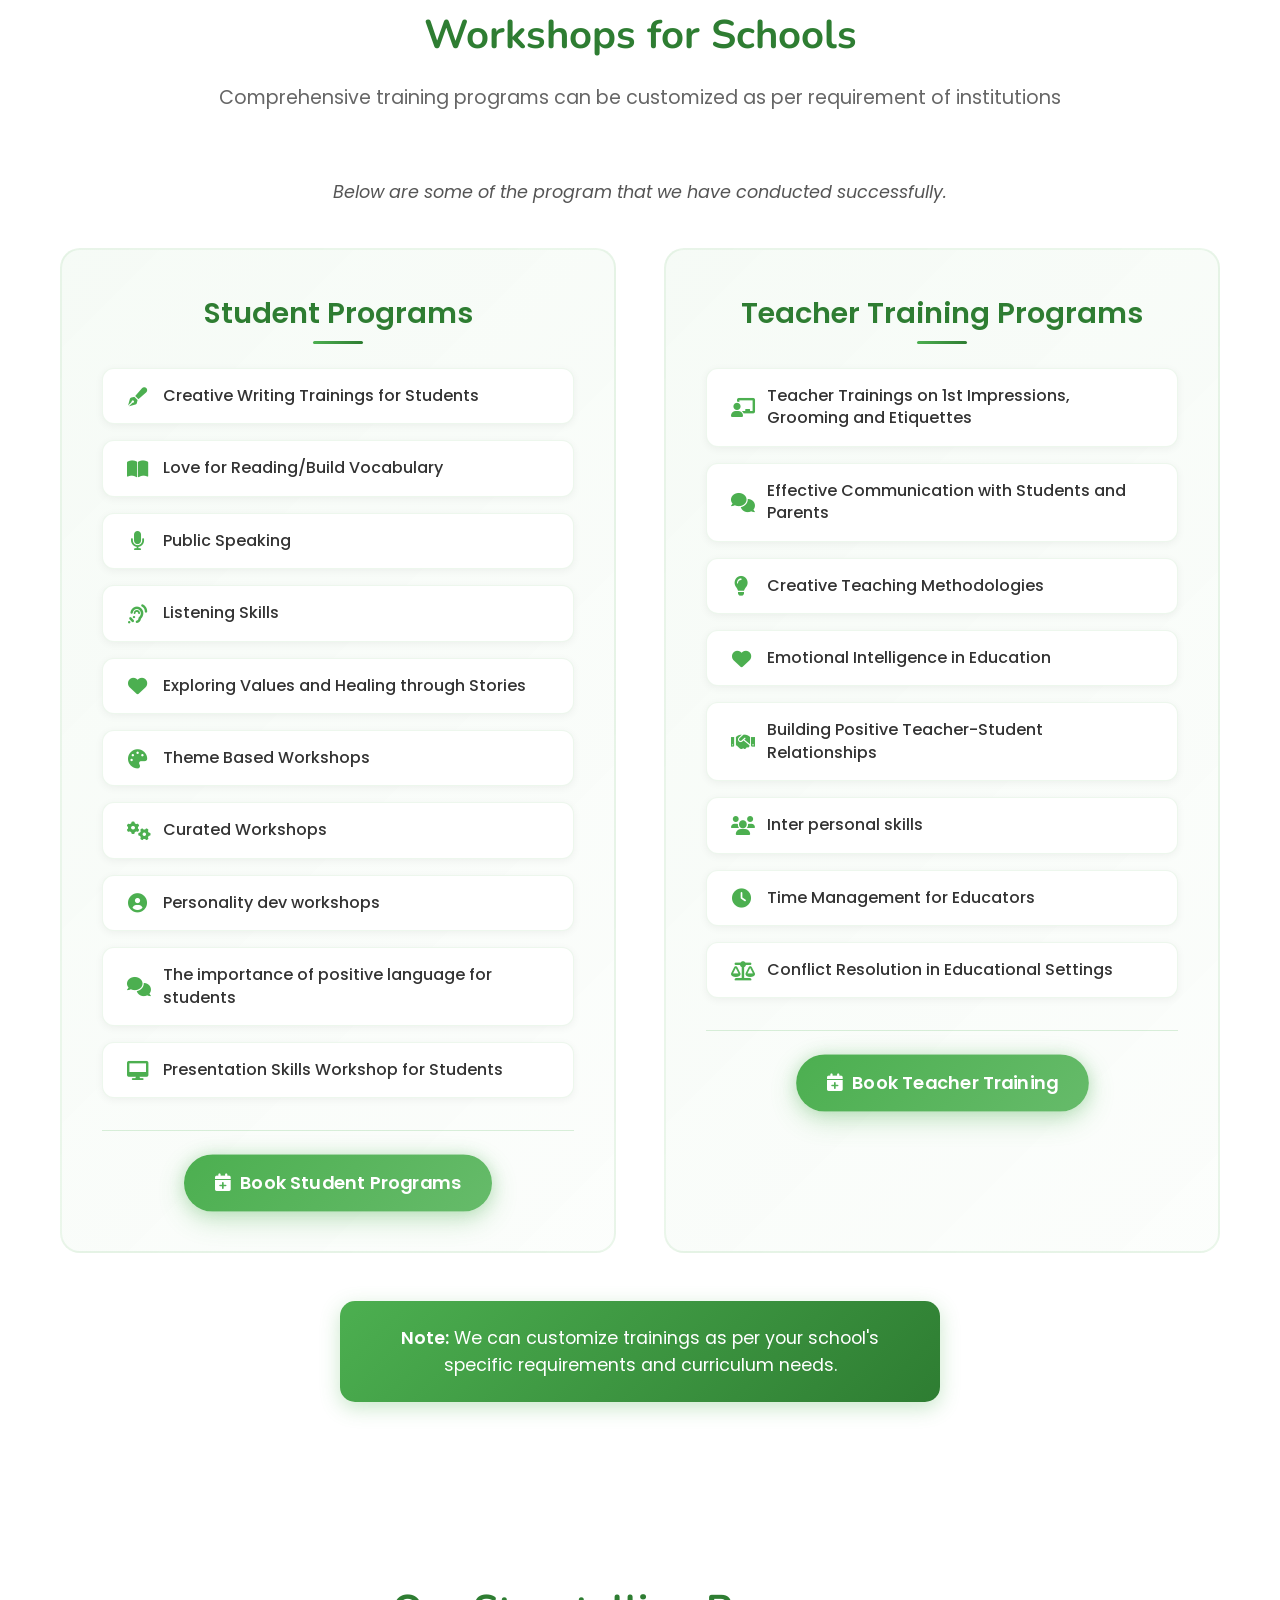
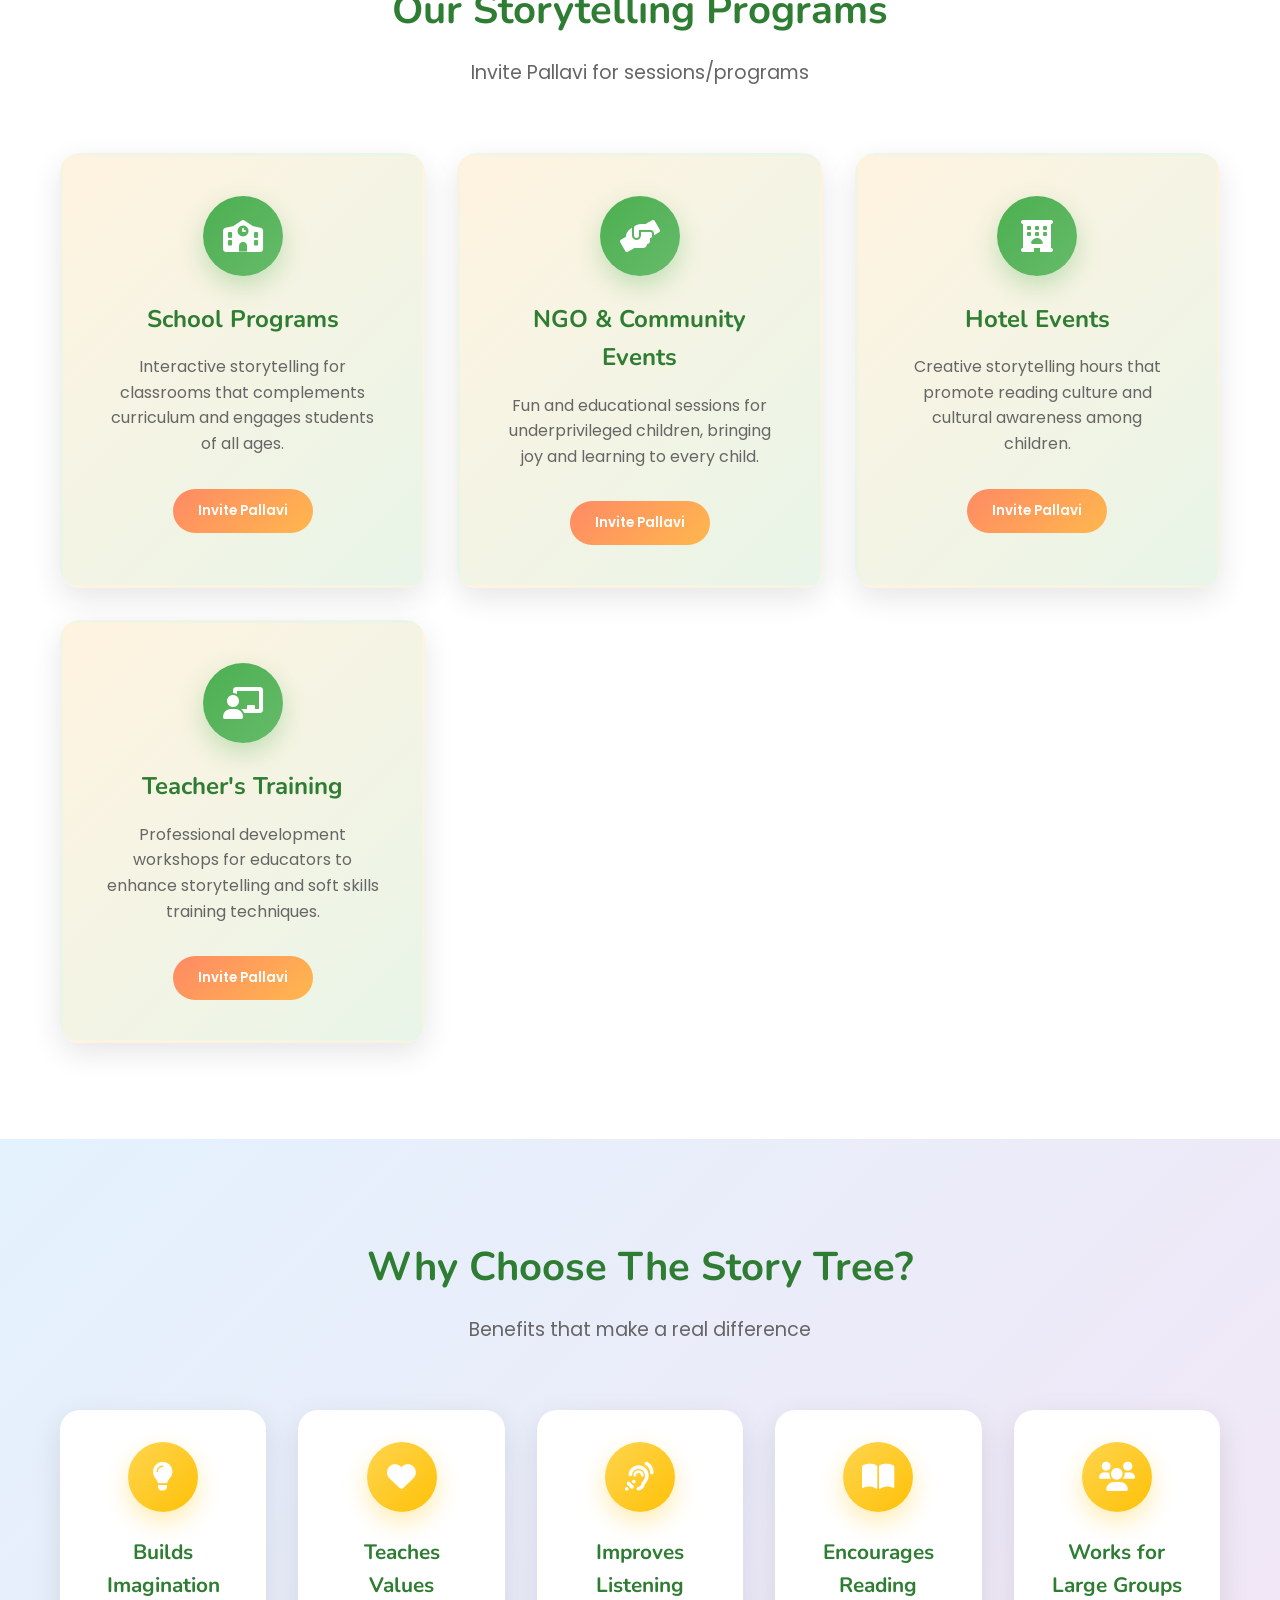
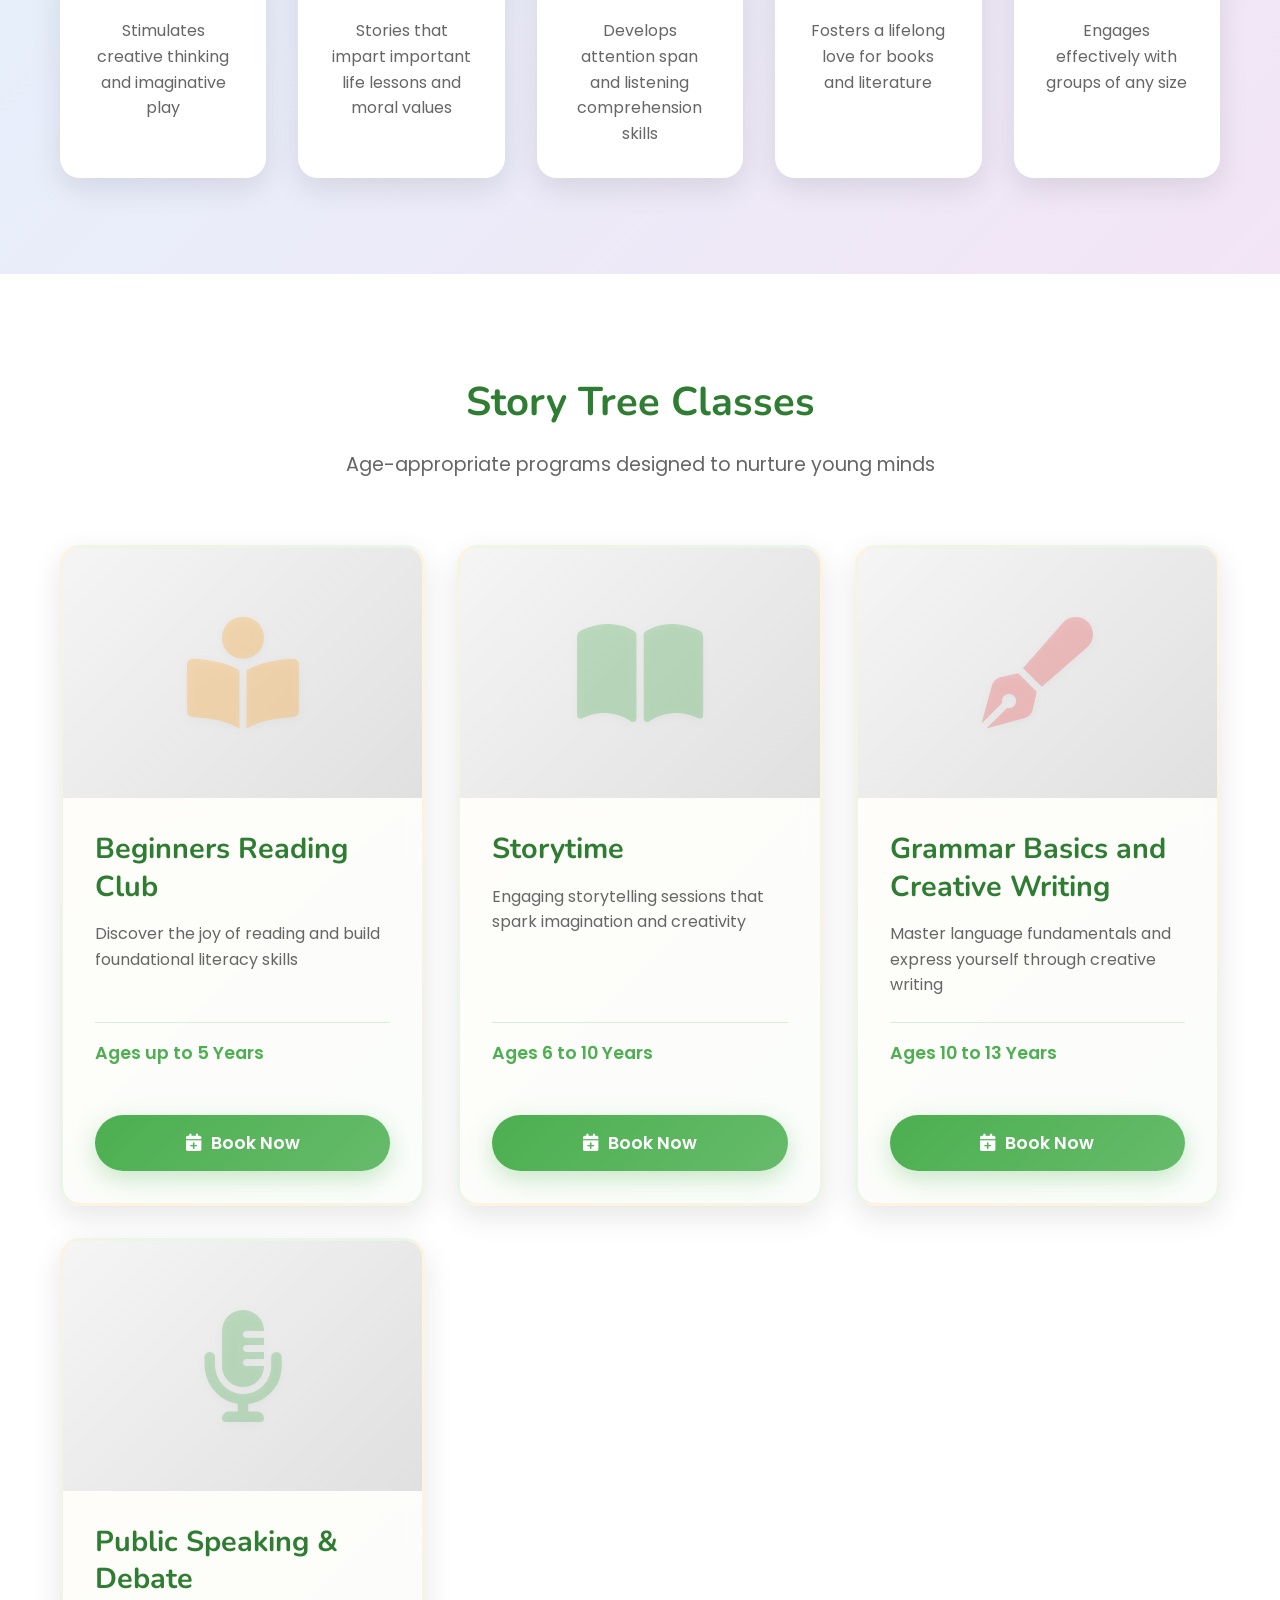
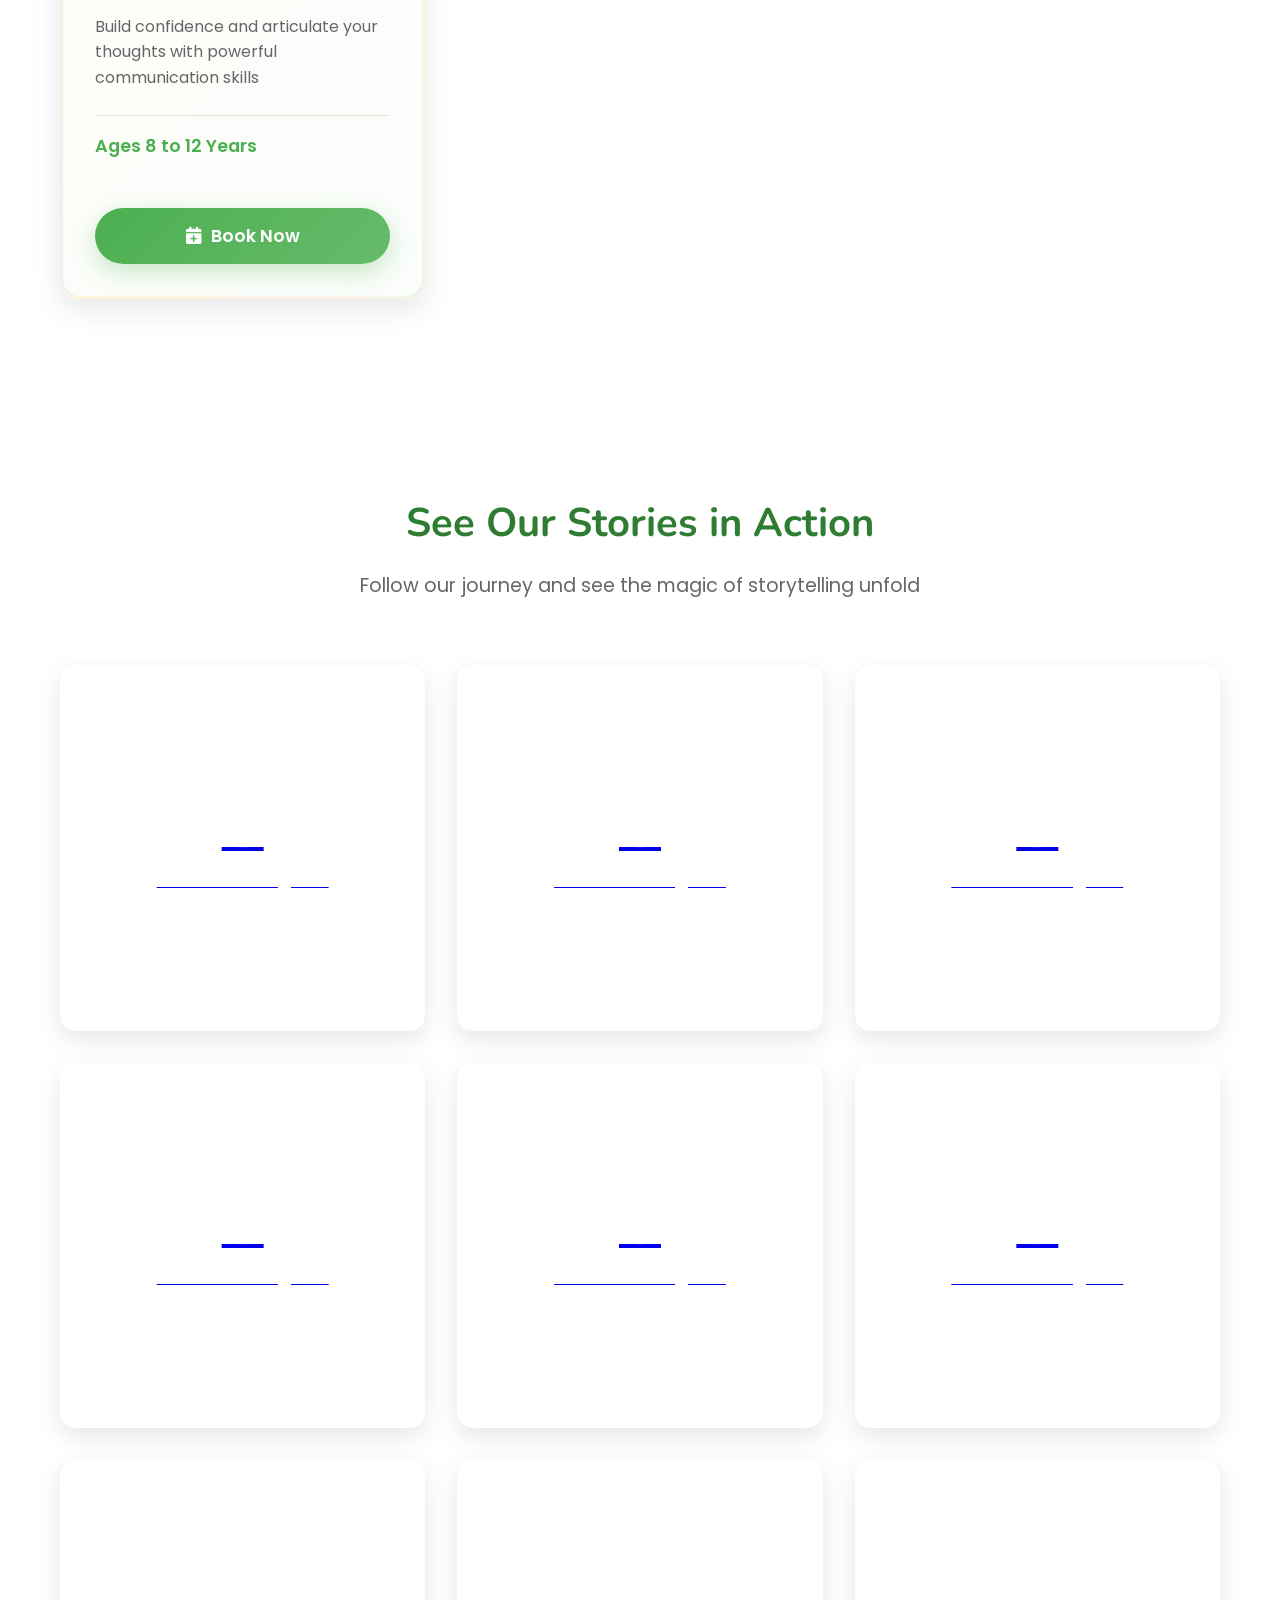
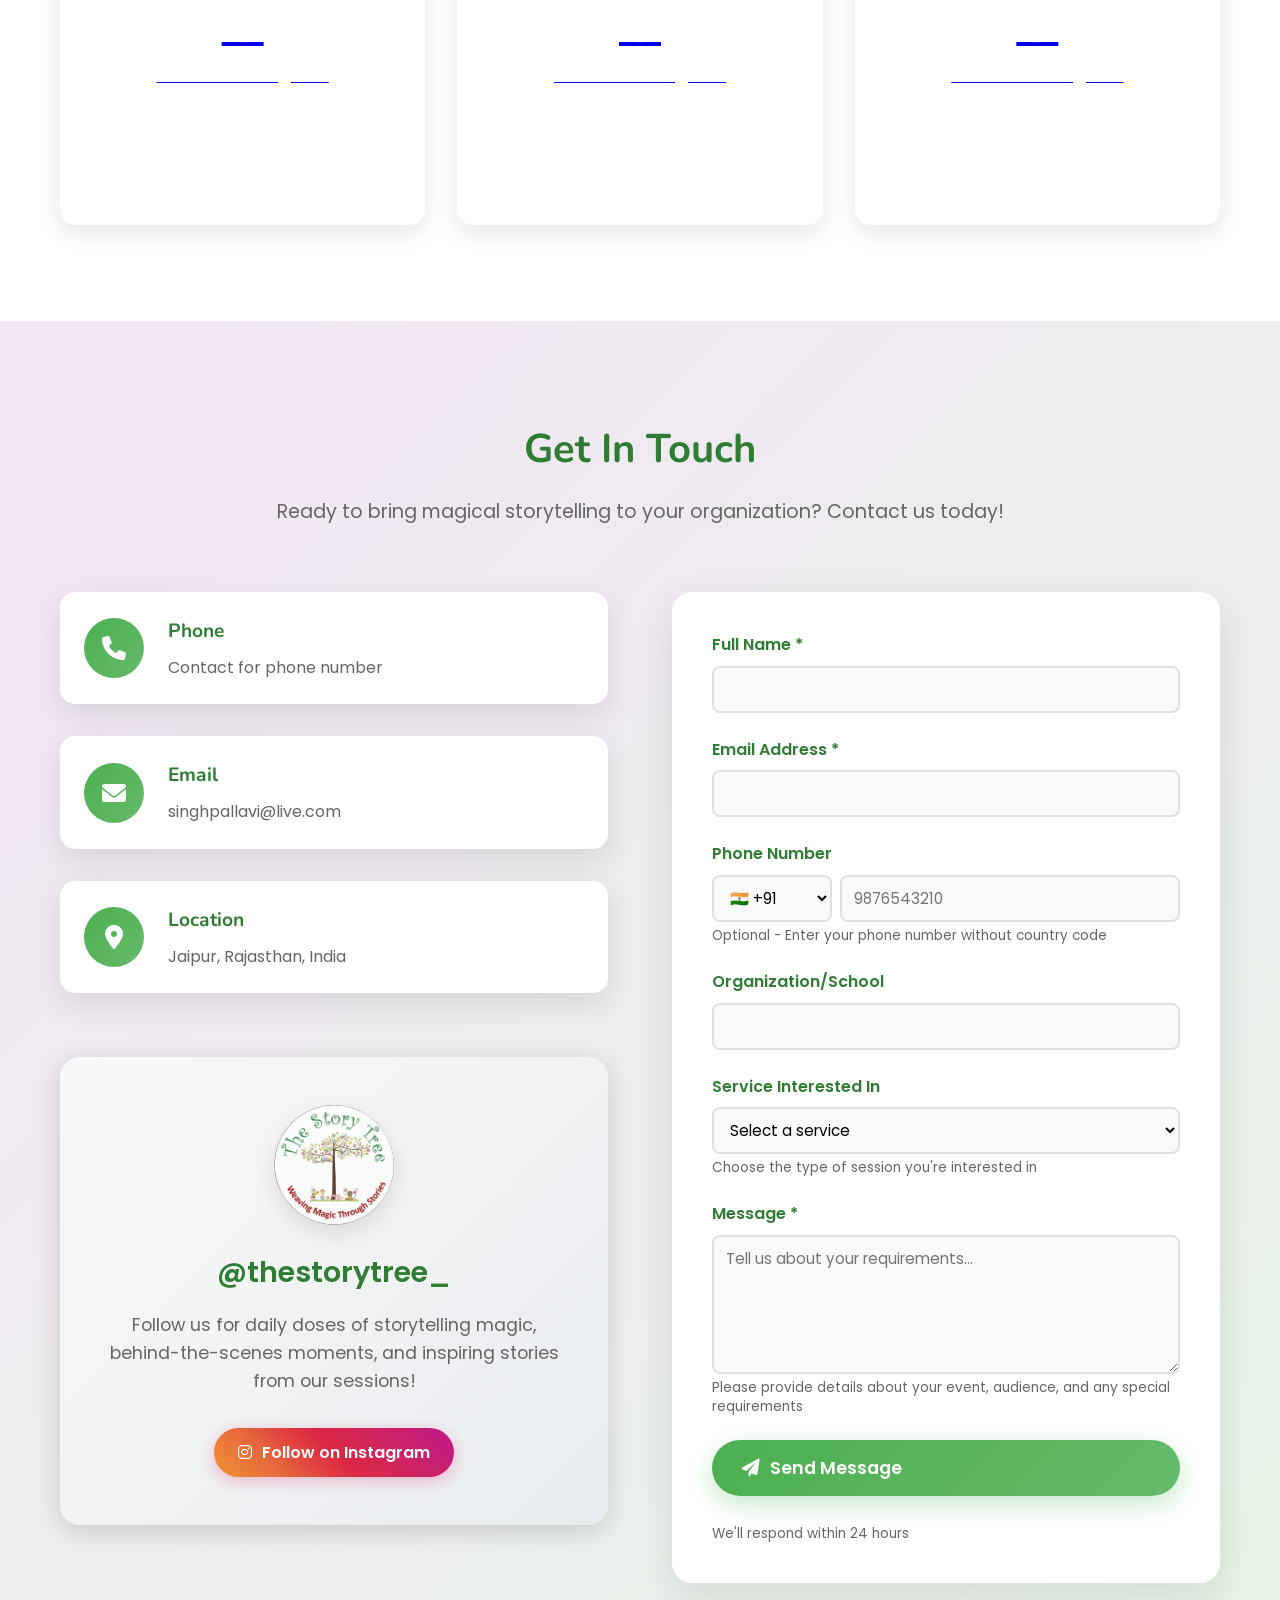
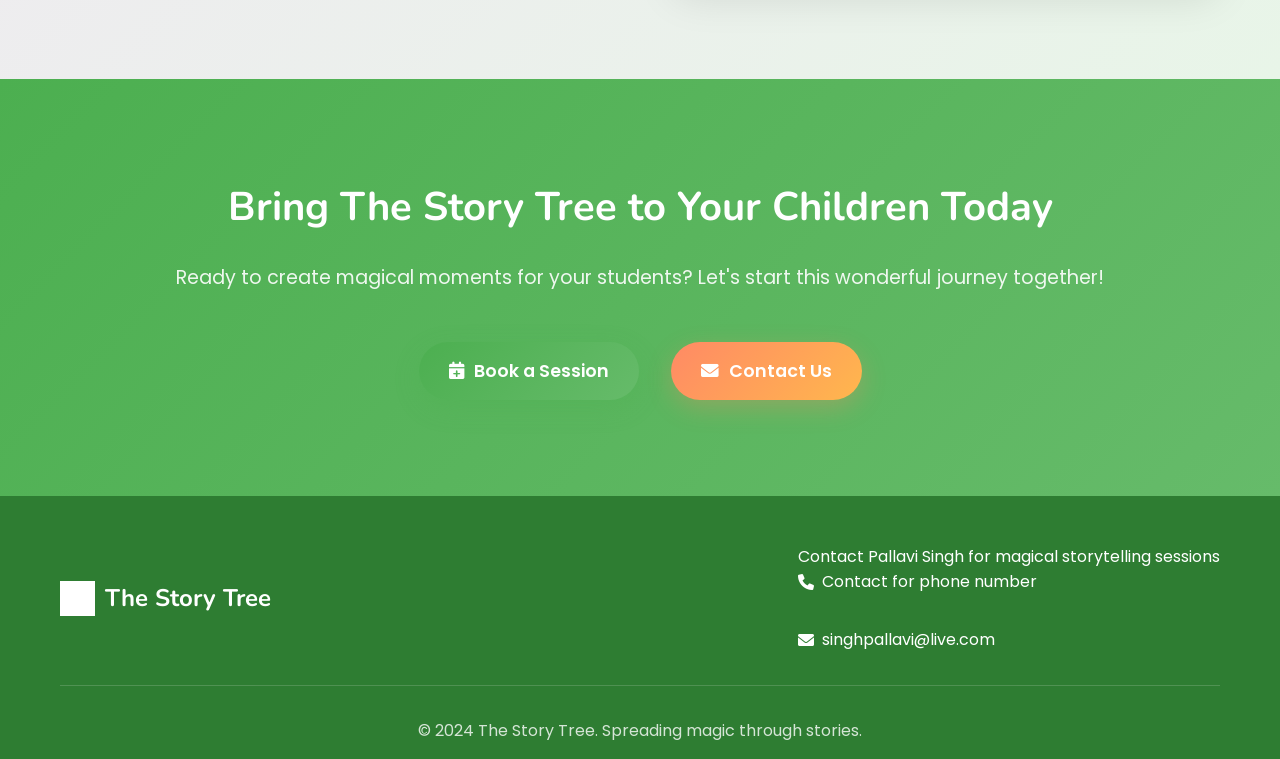
==== commit 1bde8a75: "Update storytelling journey copy" ====
--- a/index.html
+++ b/index.html
@@ -175,7 +175,7 @@
                 <div class="about-text">
                     <div class="about-intro">
                         <h3>Inception</h3>
-                        <p>The Story Tree is a Jaipur based company which focuses on creating value and honing the "Soft Skills" of Students and working Adults alike. The founder – Pallavi Singh has been a trainer and Story Teller for several years.</p>
+                        <p>This storytelling journey is thoughtfully curated over years and structured in a sequential manner—designed to nurture both learning and life skills. Each story is carefully chosen to spark curiosity, encourage questioning, and foster a love for reading. For children, it also becomes a joyful way to enhance public speaking skills, build confidence, and gently let go of inhibitions; it is a special space where all my programs come together to create a lasting experience for young children.</p>
                     </div>
                     
                     <div class="about-vision">
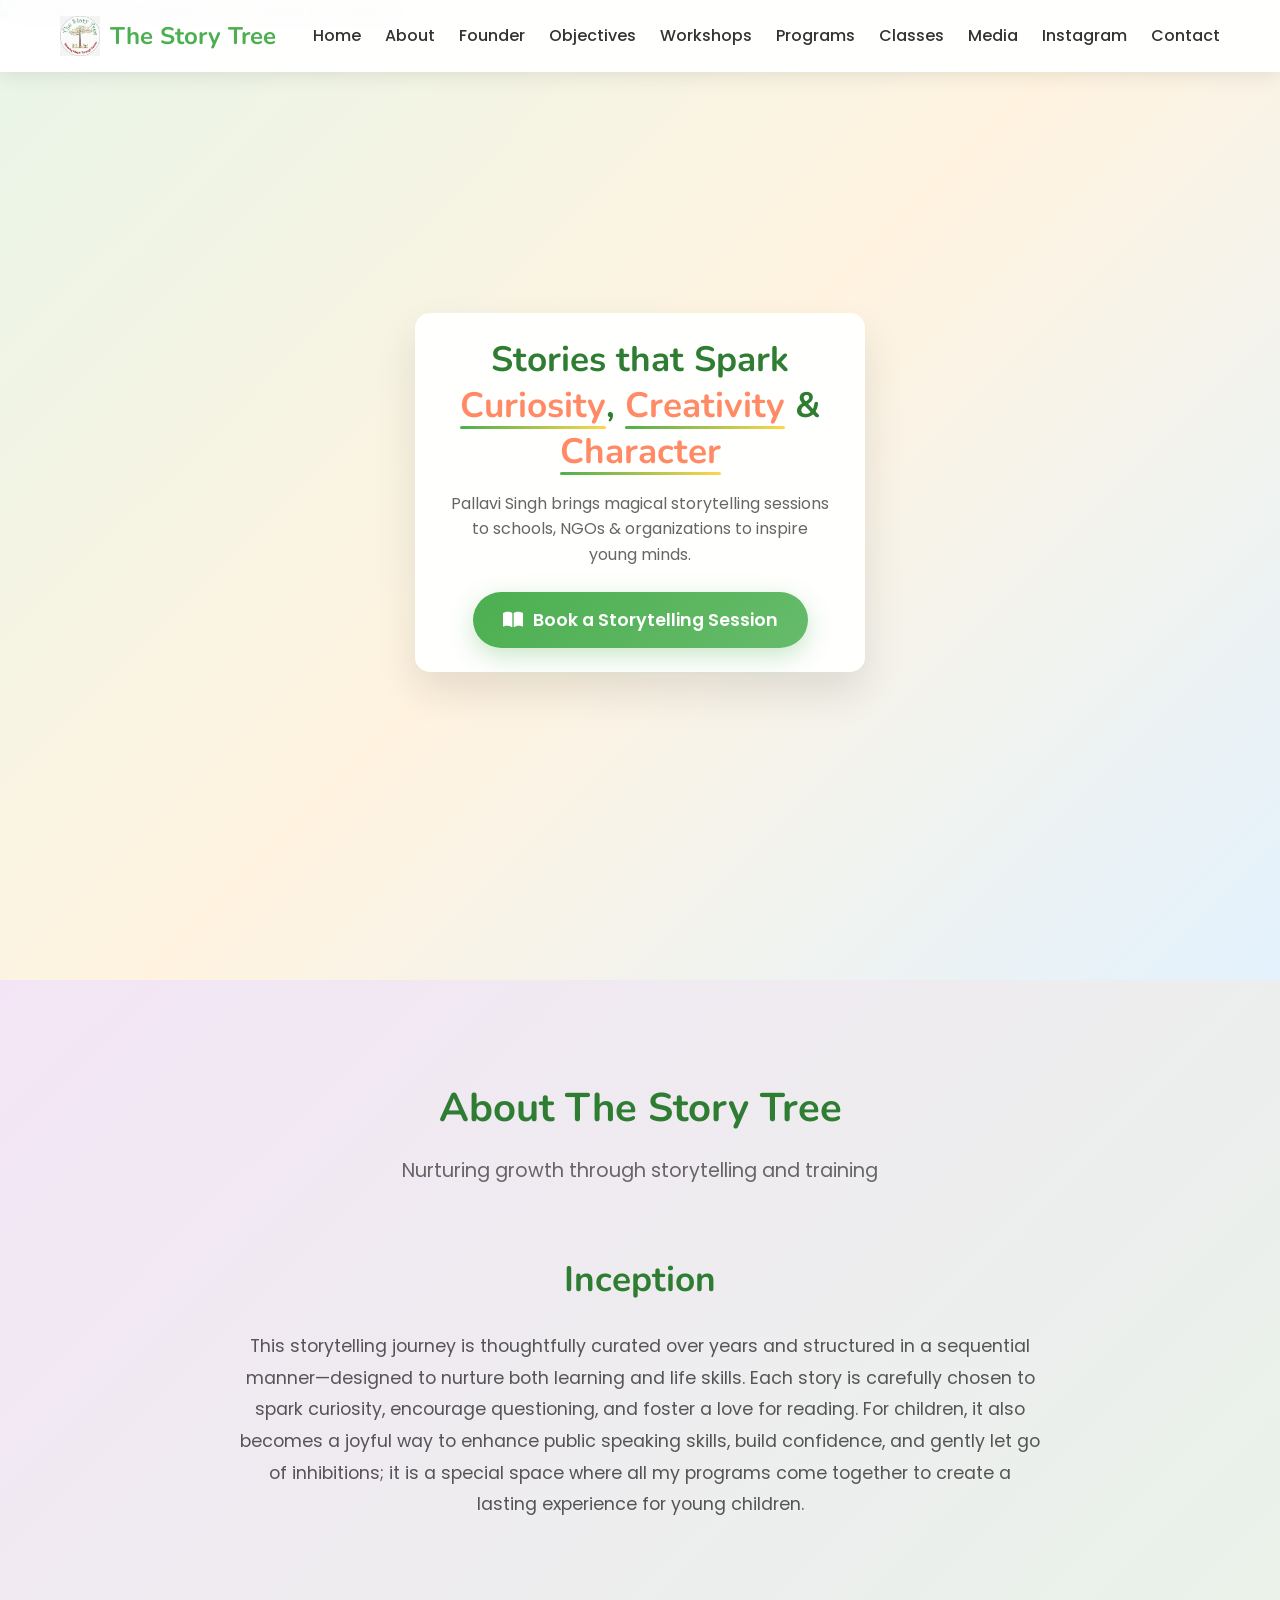
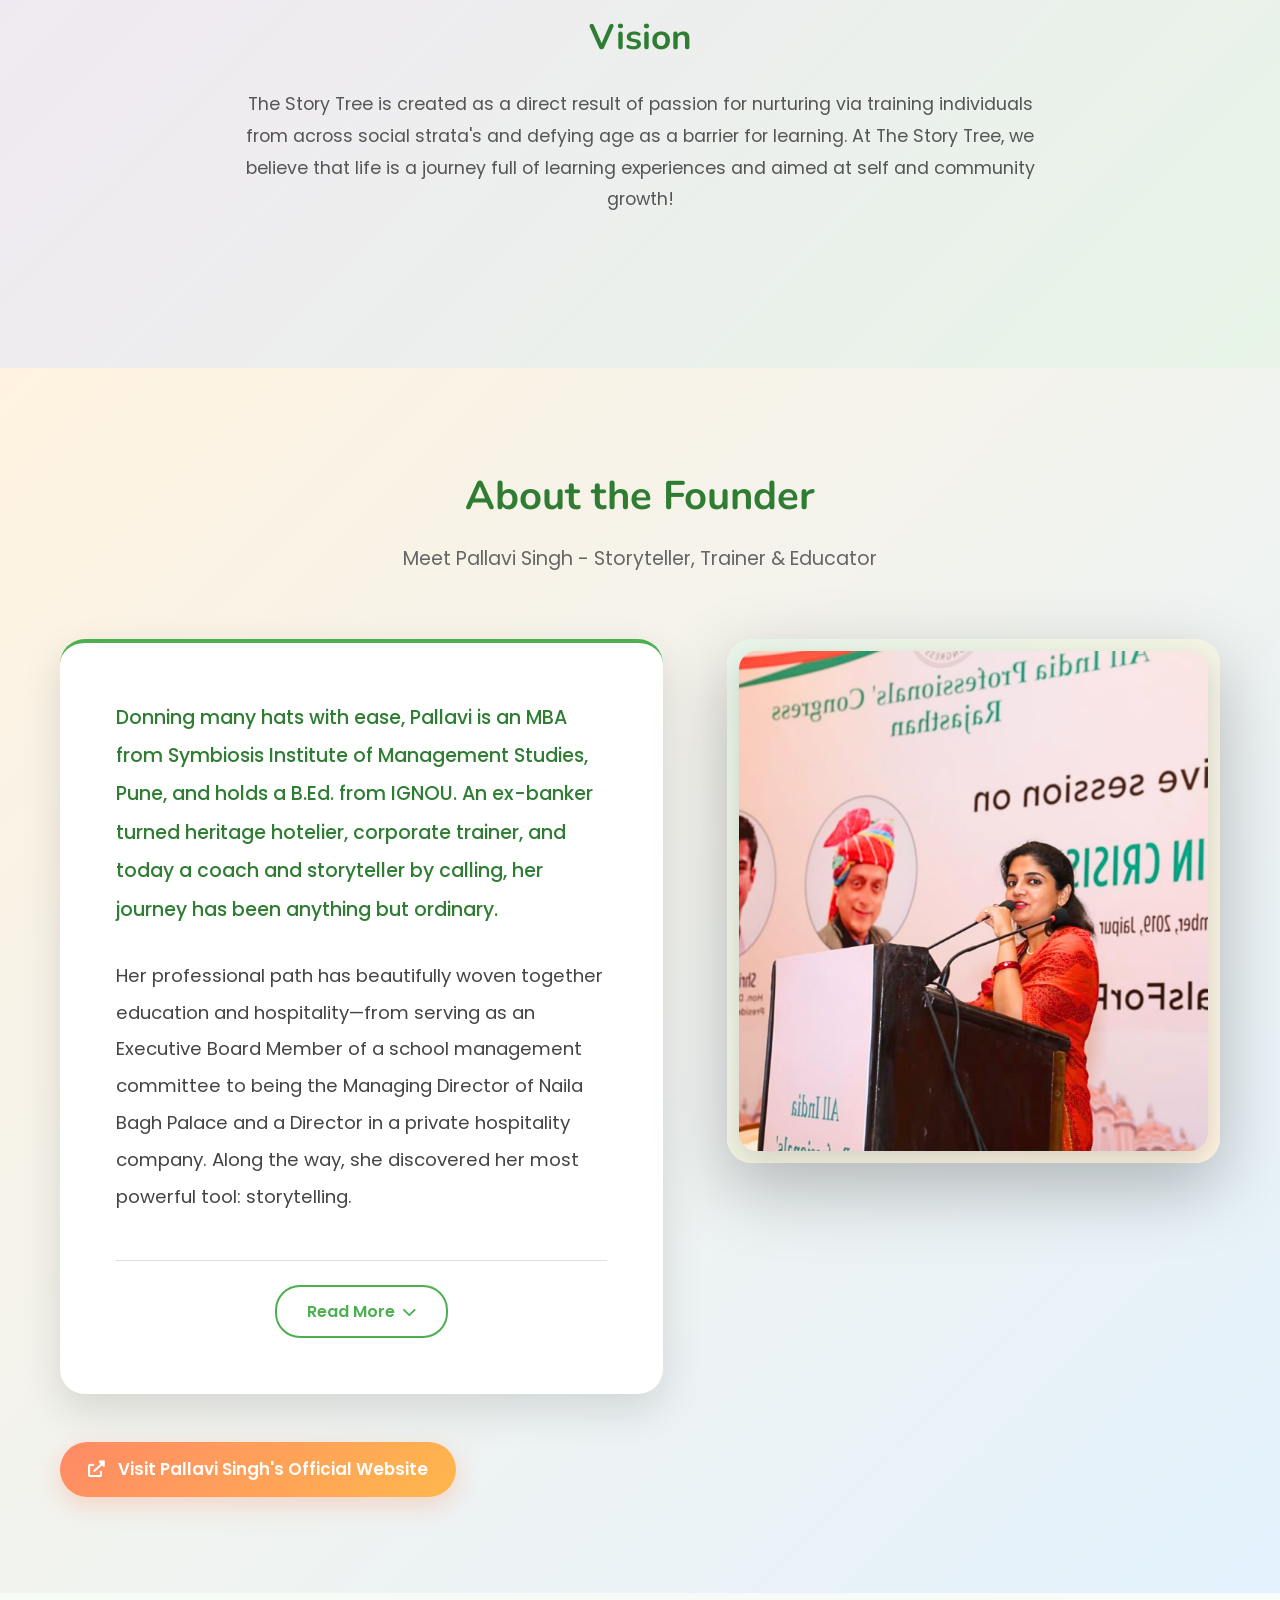
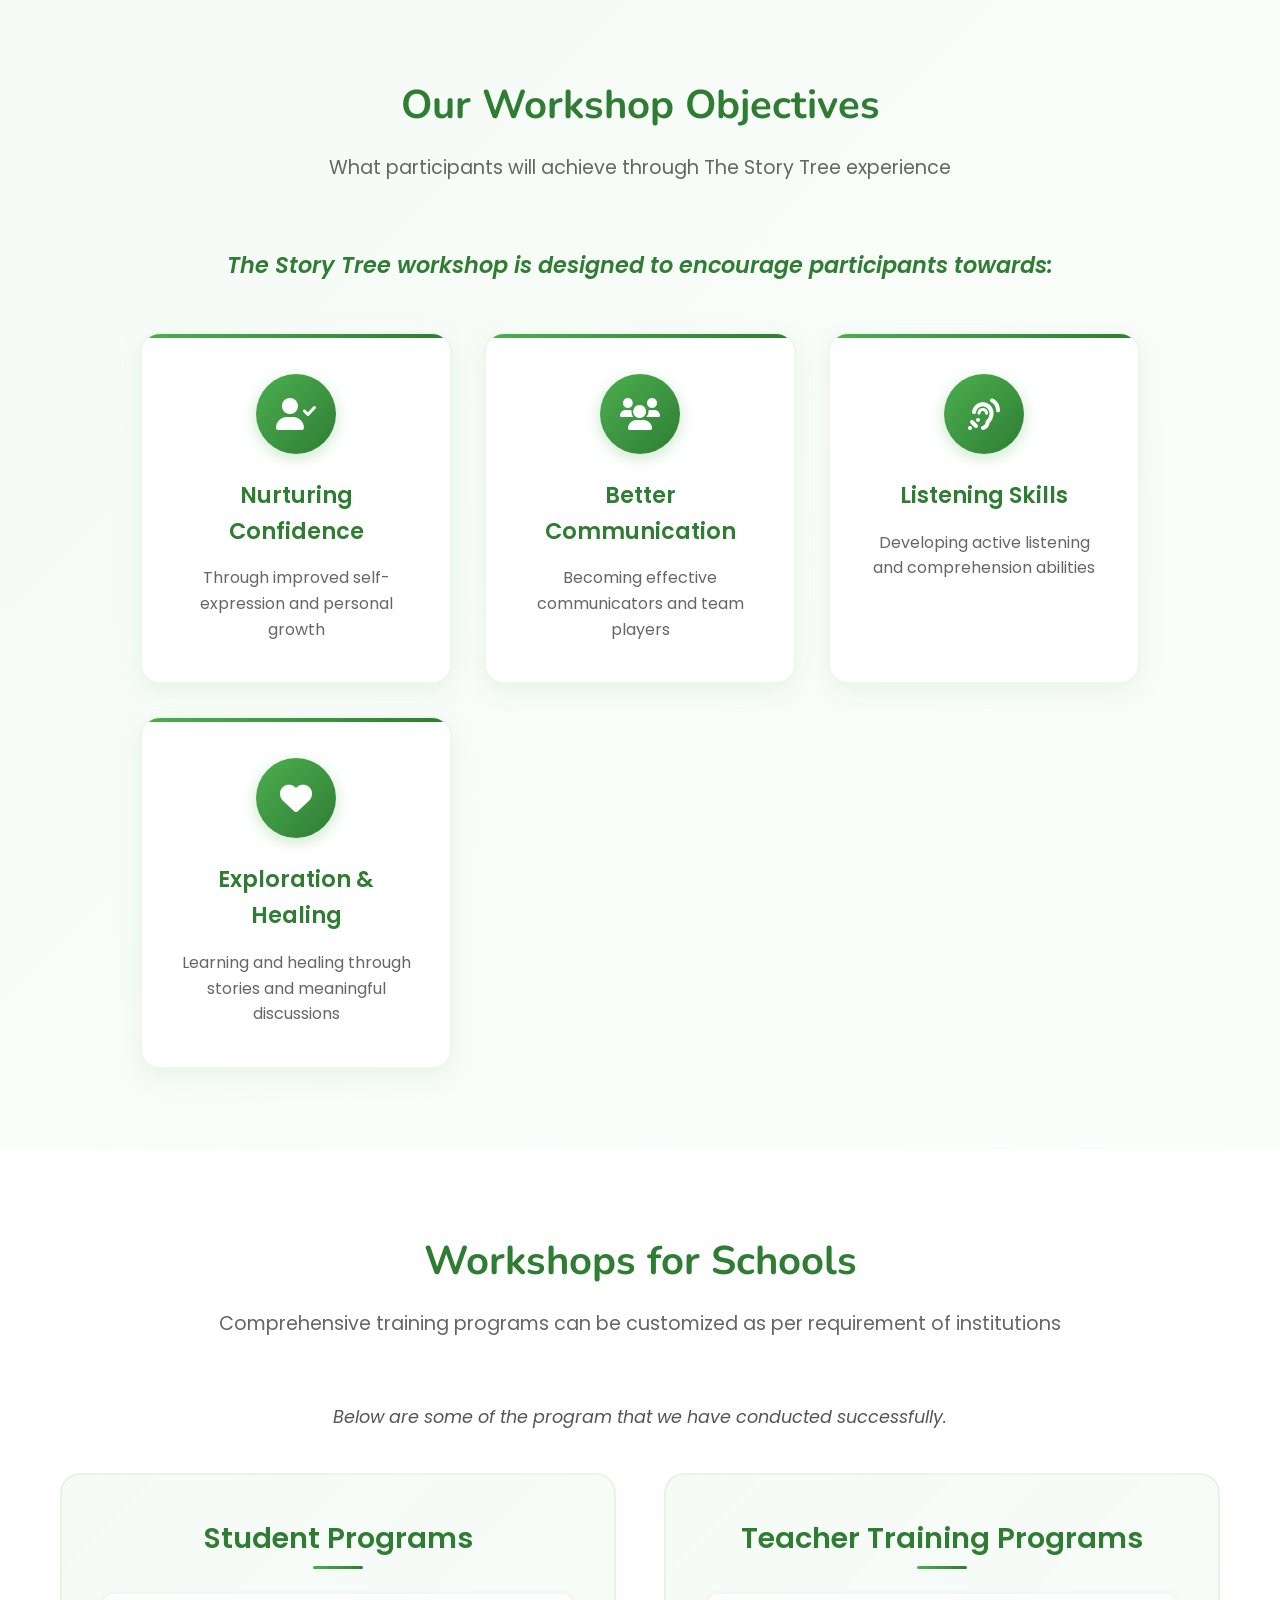
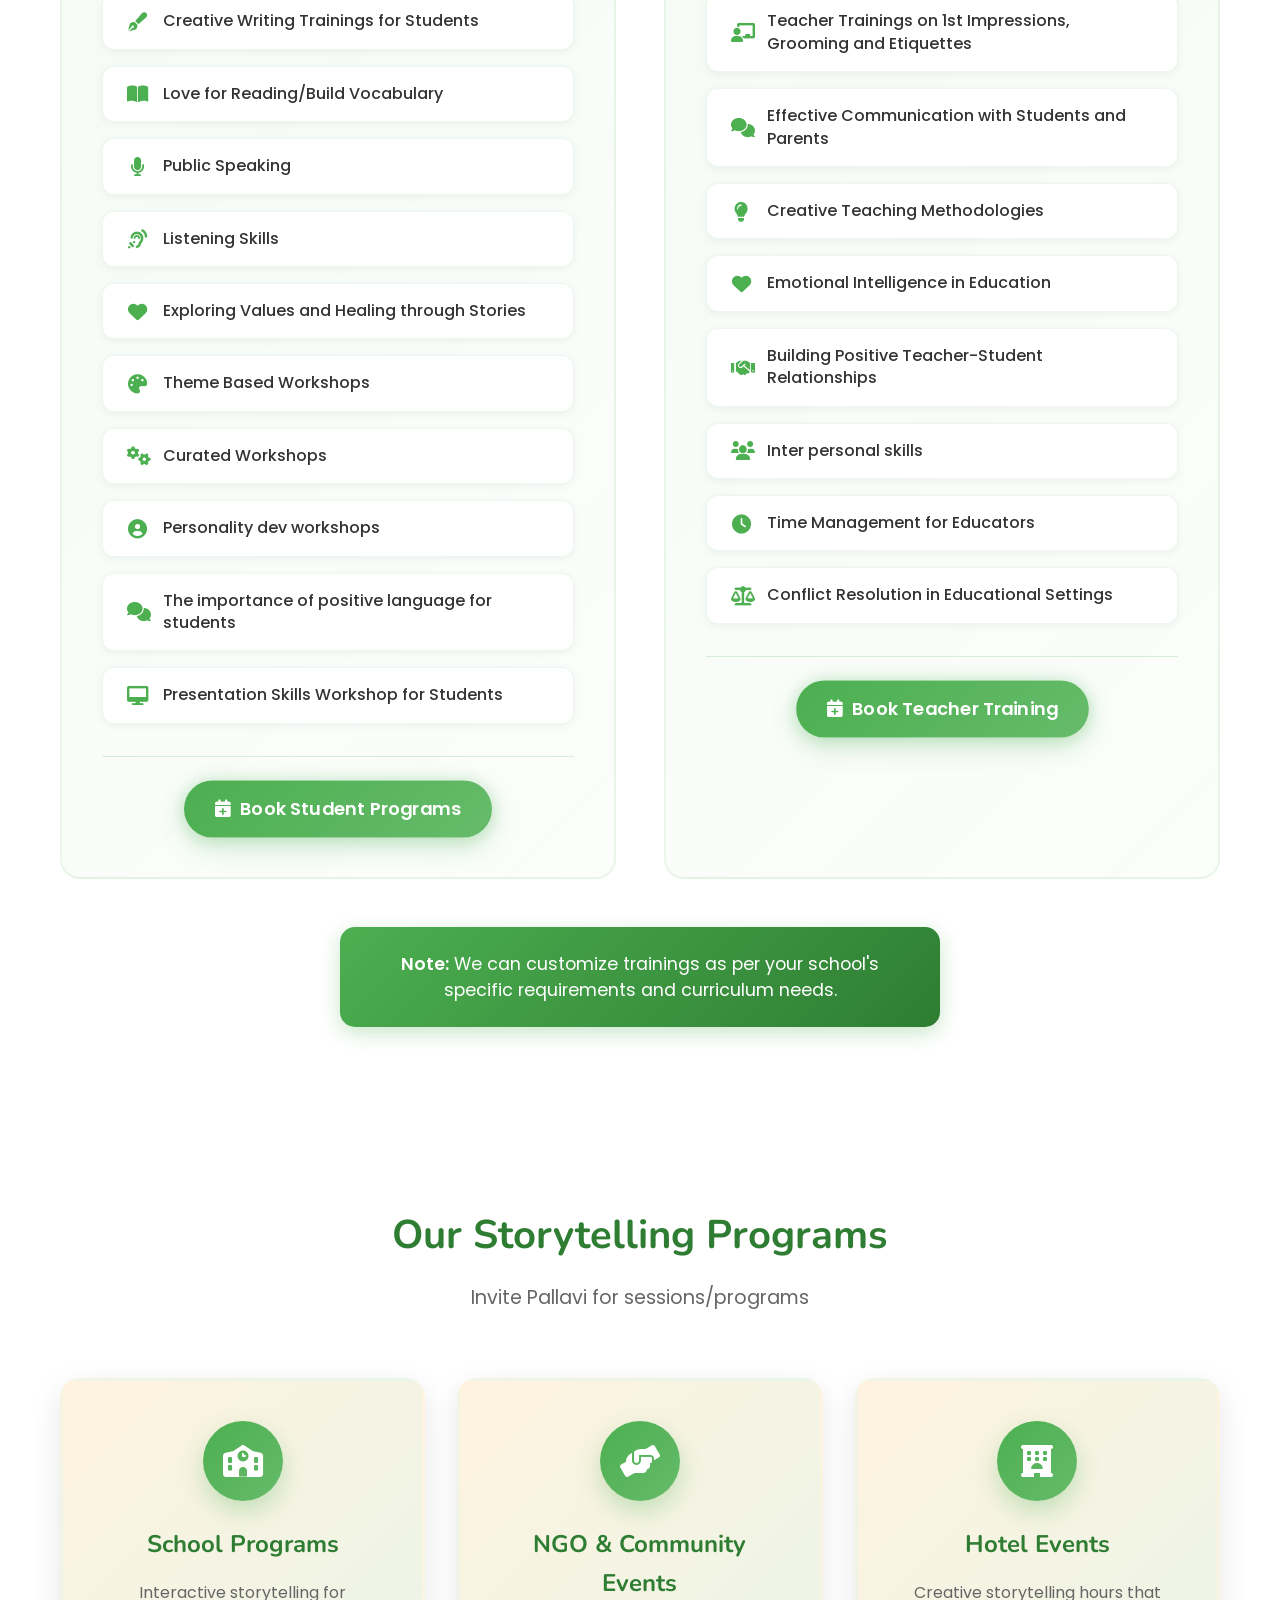
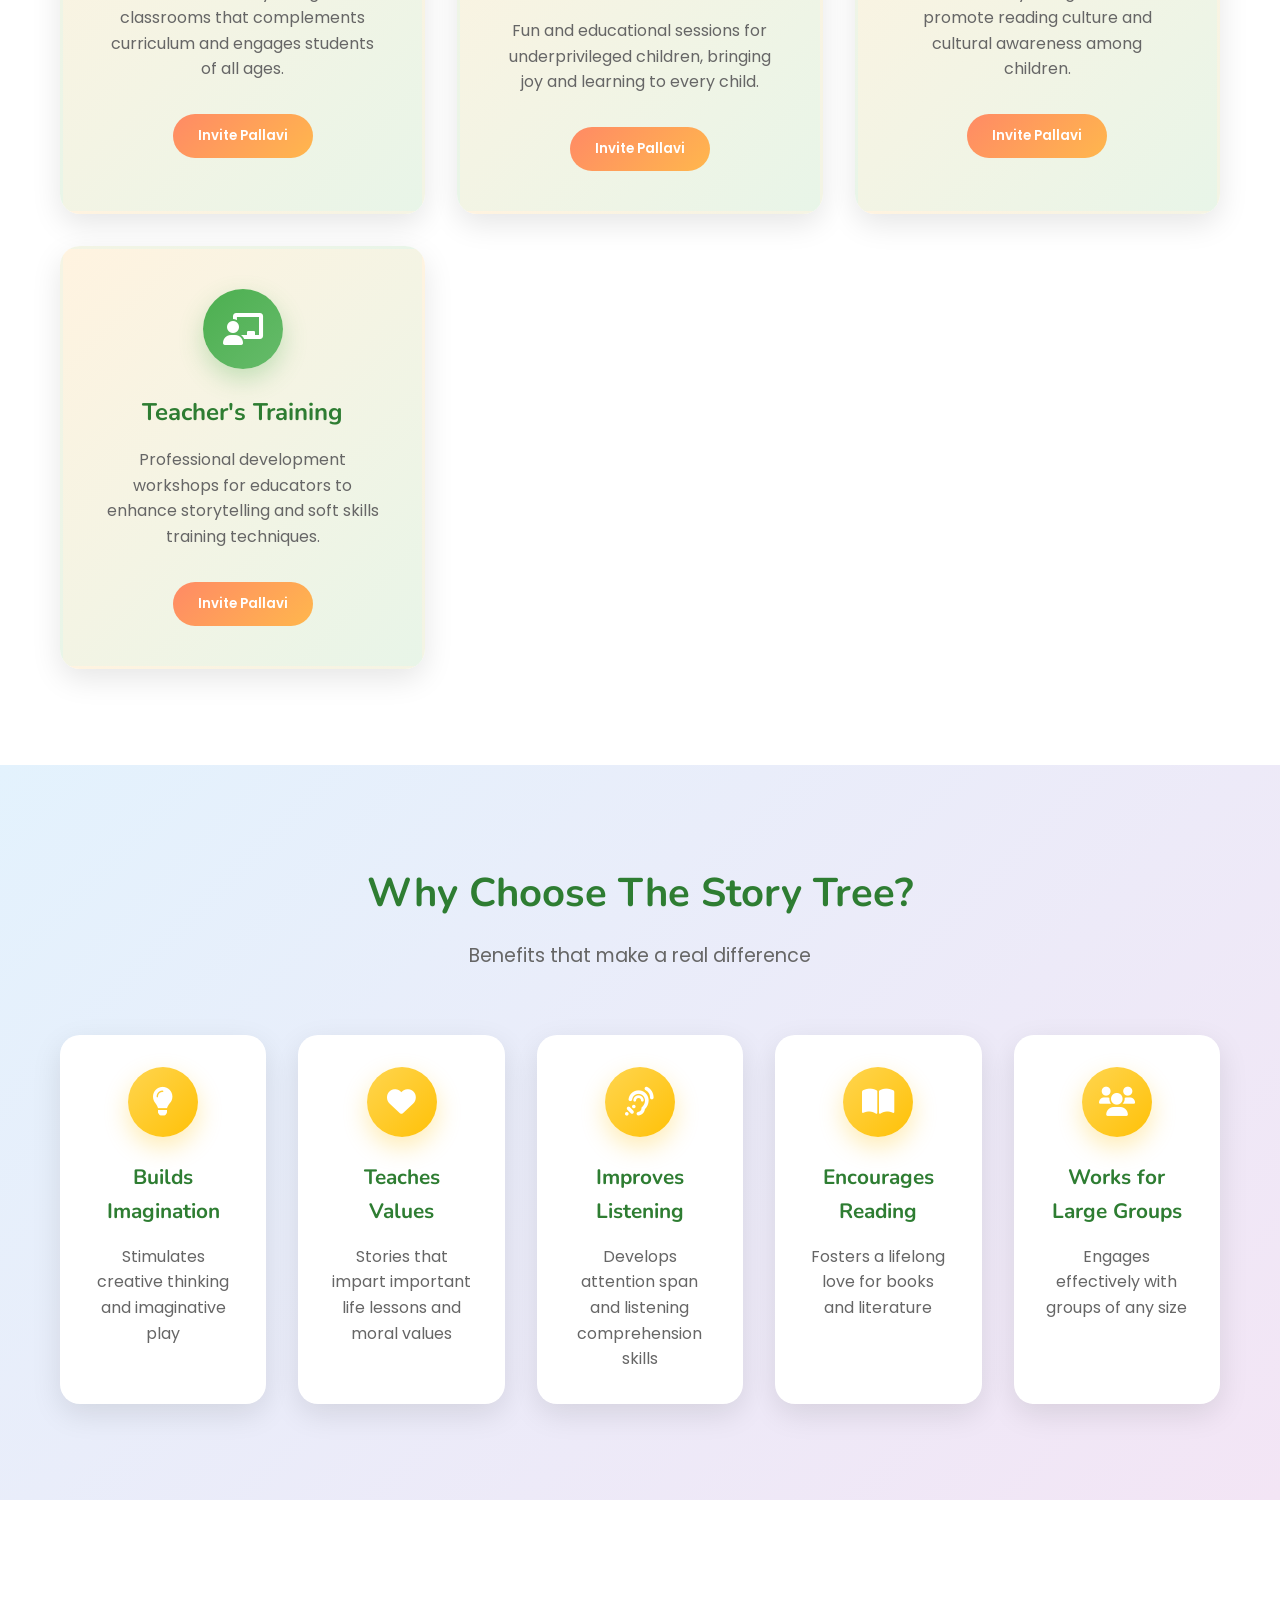
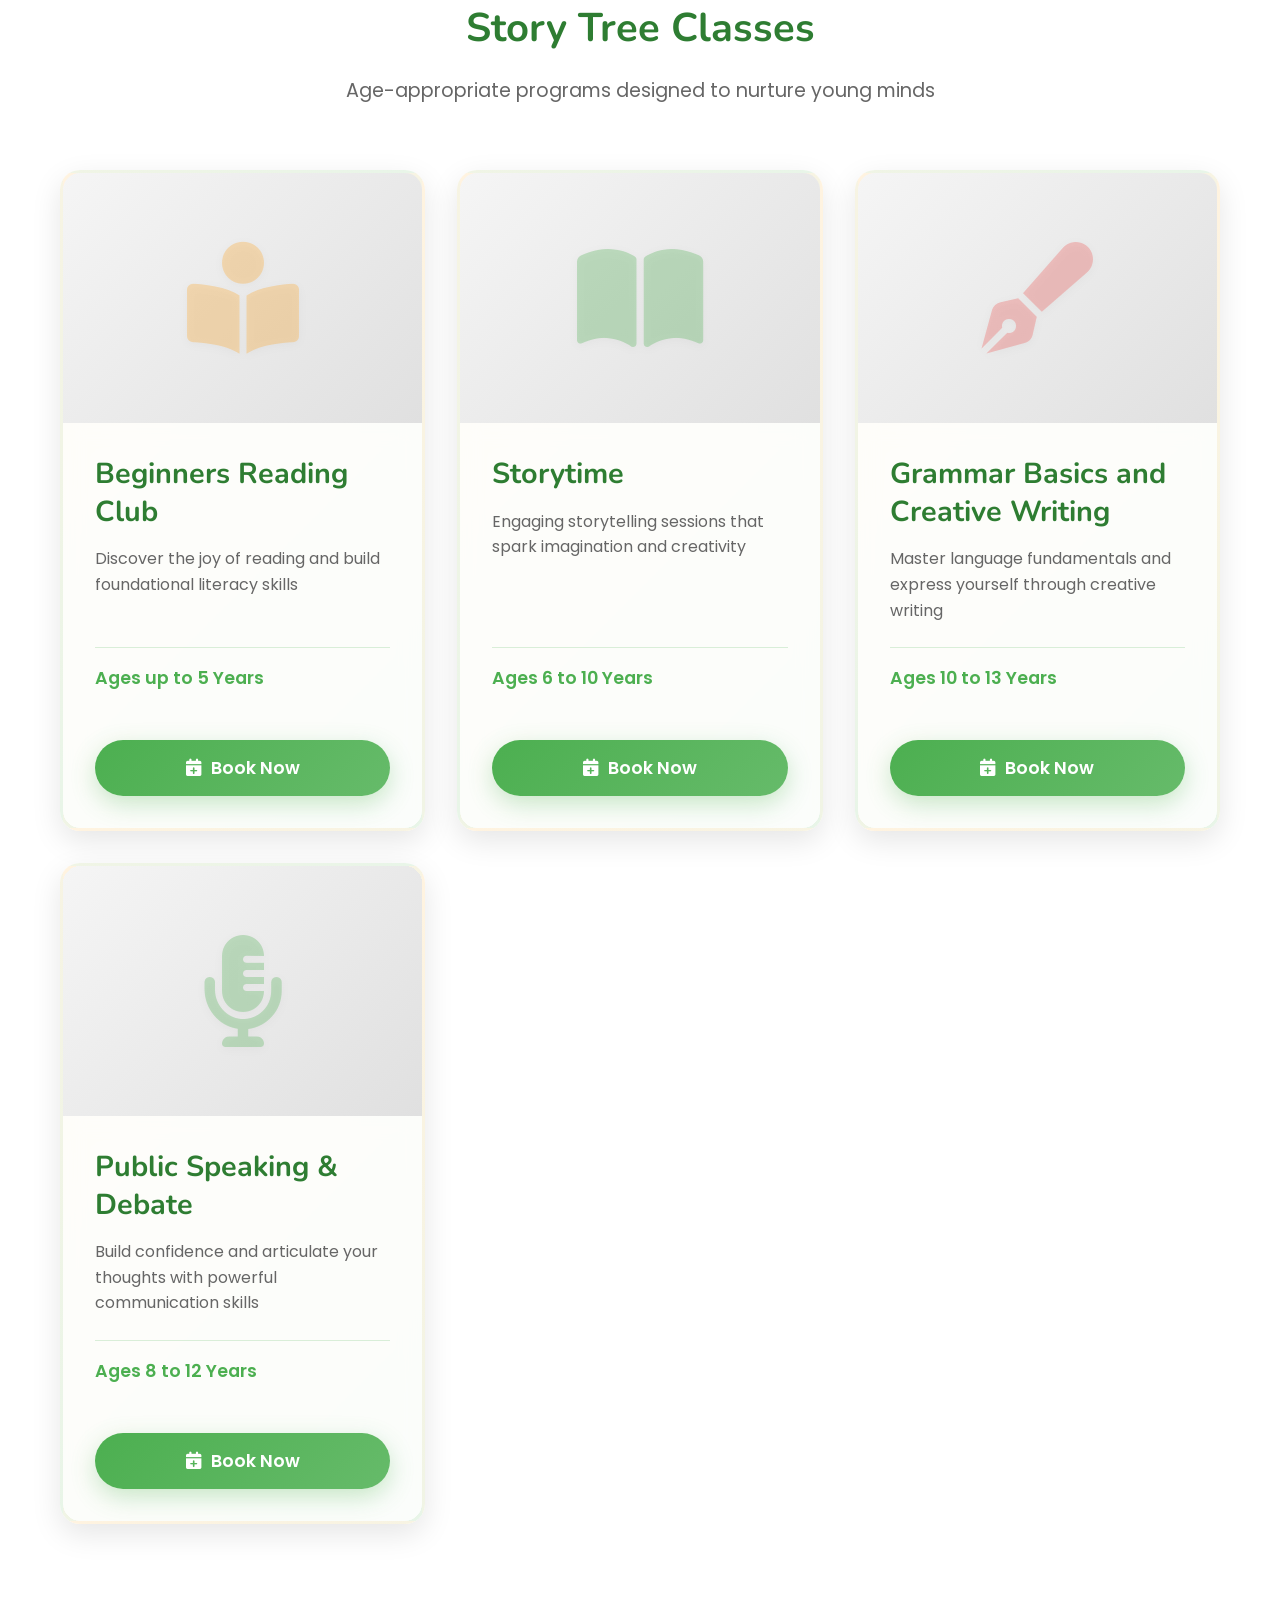
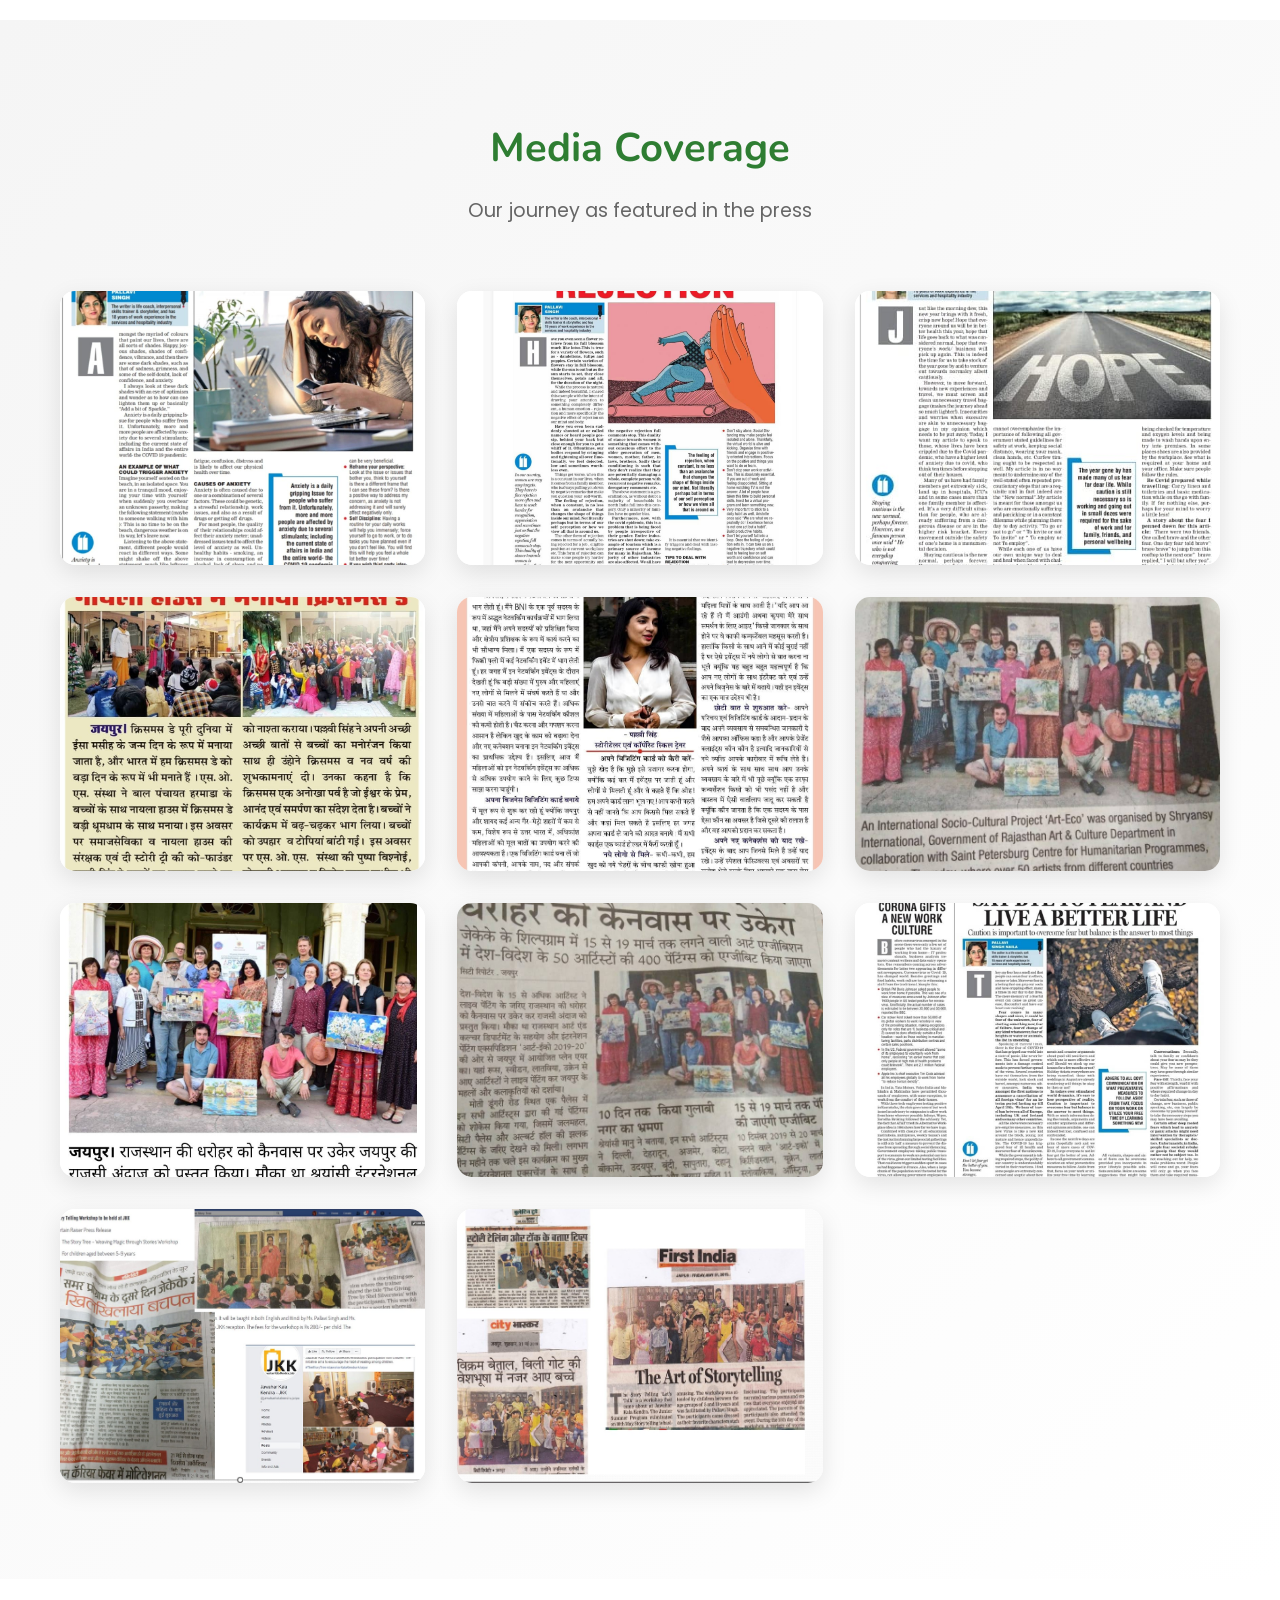
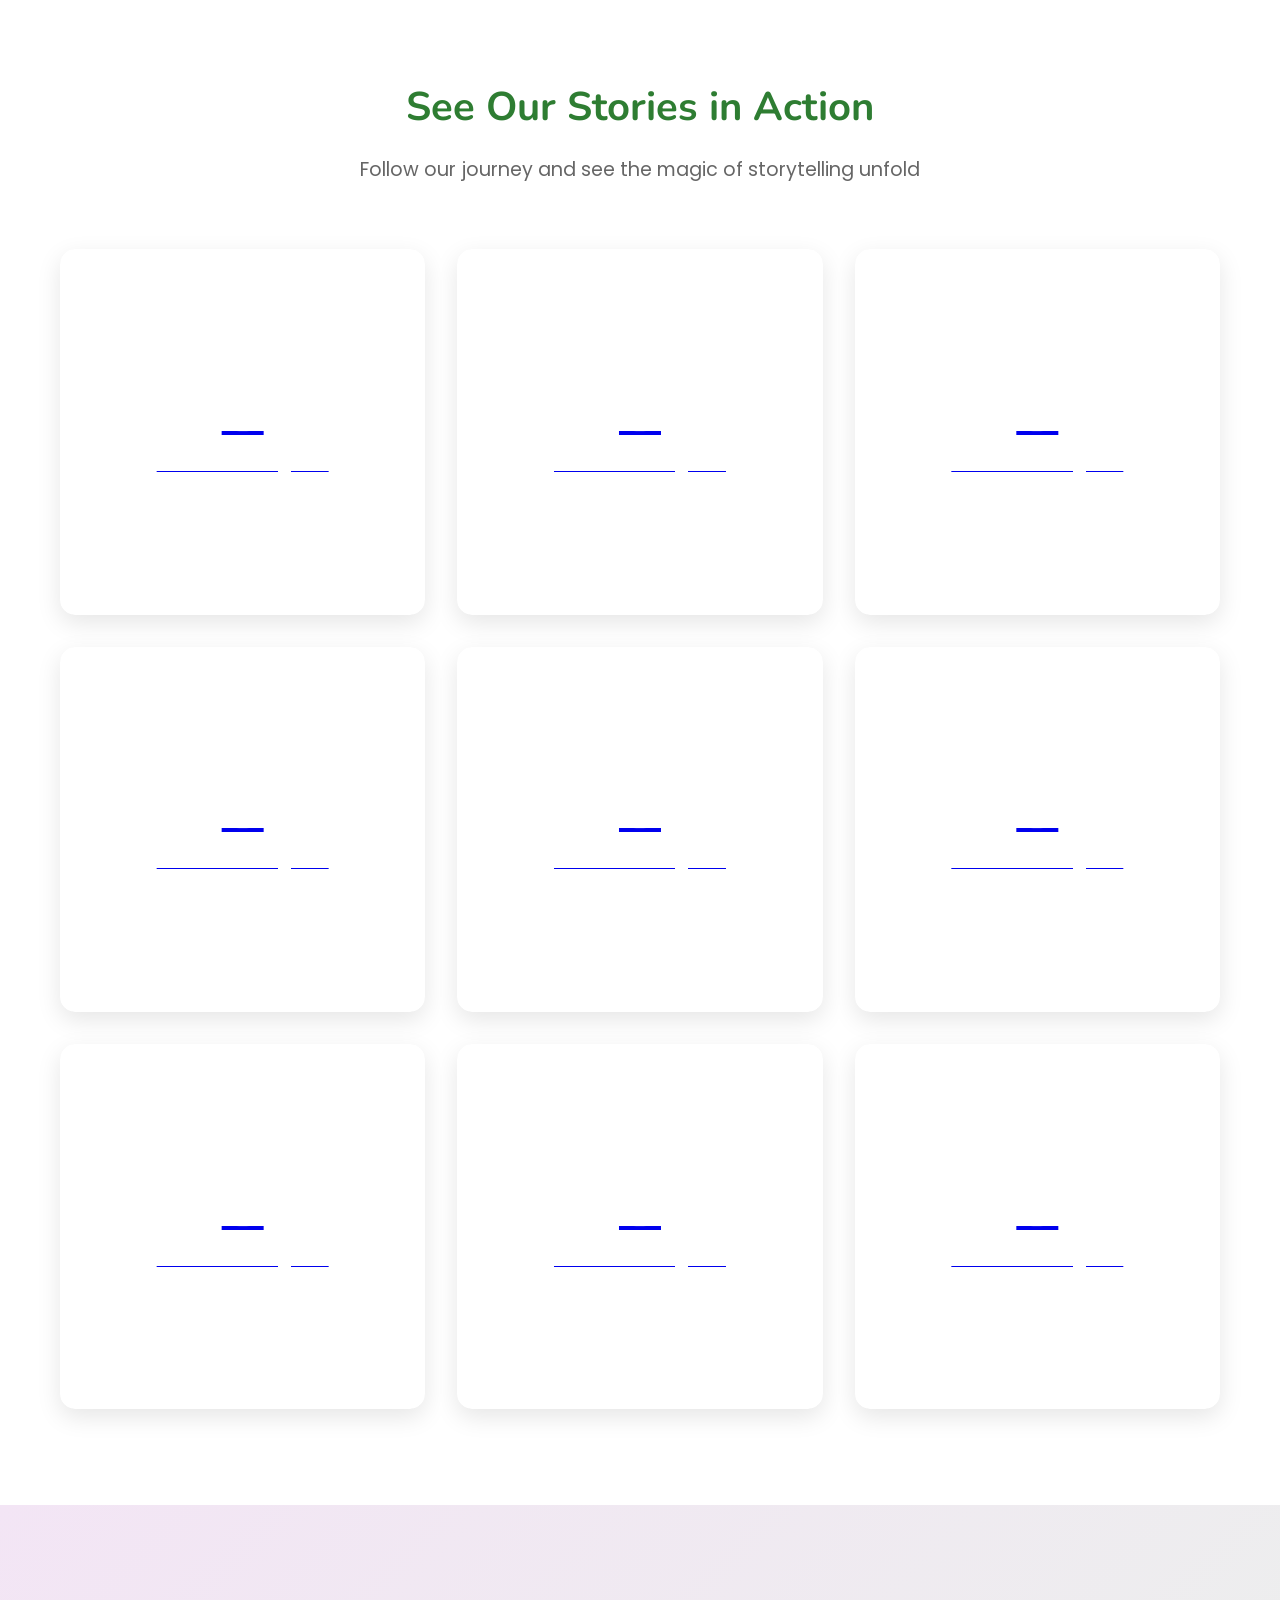
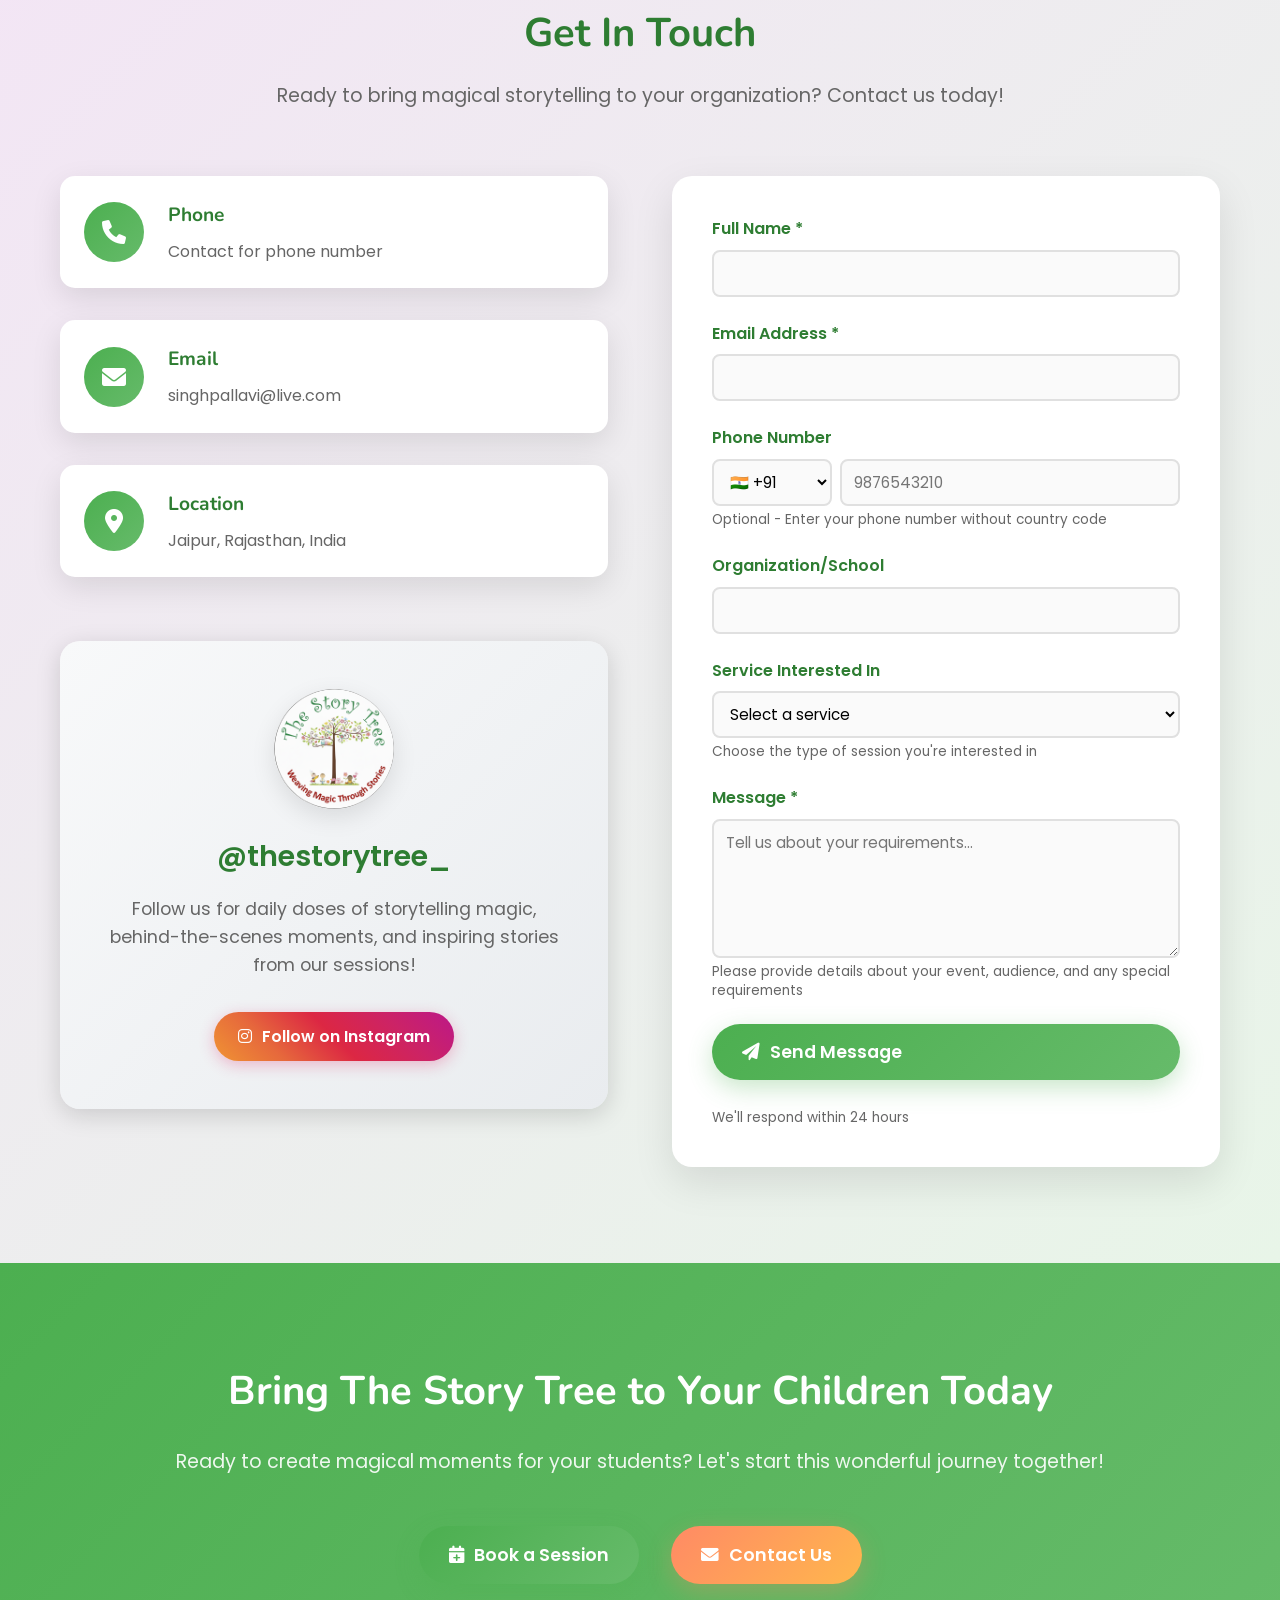
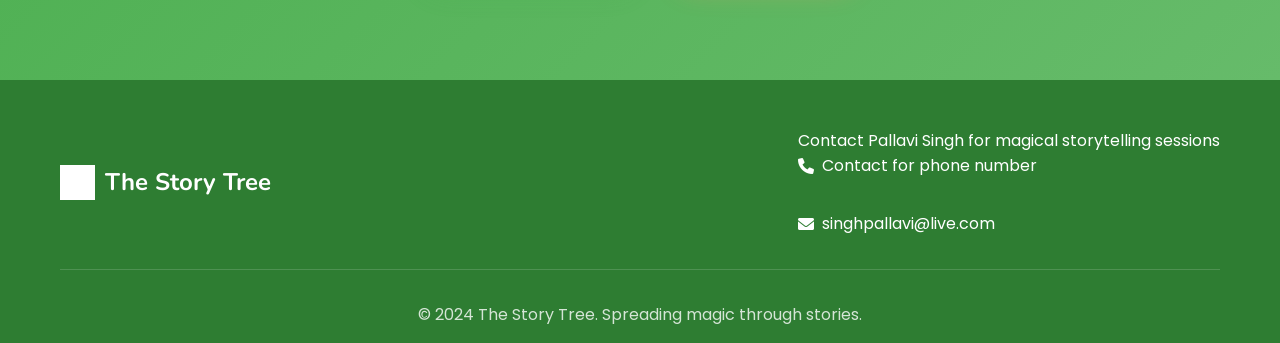
==== commit f76f32b6: "Add founder section with image, media coverage section, hero optimization, and read more functionali" ====
--- a/index.html
+++ b/index.html
@@ -46,6 +46,9 @@
     <link rel="icon" type="image/png" sizes="32x32" href="logo.png">
     <link rel="icon" type="image/png" sizes="16x16" href="logo.png">
     <link rel="apple-touch-icon" href="logo.png">
+    
+    <!-- Preload hero banner for faster loading -->
+    <link rel="preload" as="image" href="Store tree banner.png" fetchpriority="high">
     
     <!-- Preconnect to external domains -->
     <link rel="preconnect" href="https://fonts.googleapis.com">
@@ -129,10 +132,12 @@
             <div class="nav-menu" id="nav-menu" role="menubar">
                 <a href="#home" class="nav-link" role="menuitem" aria-label="Go to Home section">Home</a>
                 <a href="#about" class="nav-link" role="menuitem" aria-label="Go to About section">About</a>
+                <a href="#founder" class="nav-link" role="menuitem" aria-label="Go to About the Founder section">Founder</a>
                 <a href="#objective" class="nav-link" role="menuitem" aria-label="Go to Objective section">Objectives</a>
                 <a href="#school-workshops" class="nav-link" role="menuitem" aria-label="Go to School Workshops section">Workshops</a>
                 <a href="#programs" class="nav-link" role="menuitem" aria-label="Go to Programs section">Programs</a>
                 <a href="#story-tree-classes" class="nav-link" role="menuitem" aria-label="Go to Story Tree Classes section">Classes</a>
+                <a href="#media-coverage" class="nav-link" role="menuitem" aria-label="Go to Media Coverage section">Media</a>
                 <a href="#instagram" class="nav-link" role="menuitem" aria-label="Go to Instagram section">Instagram</a>
                 <a href="#contact" class="nav-link" role="menuitem" aria-label="Go to Contact section">Contact</a>
             </div>
@@ -147,7 +152,7 @@
     <!-- Hero Section -->
     <section class="hero" id="home" role="banner" aria-labelledby="hero-title">
         <div class="hero-background">
-            <img src="Store tree banner.png" alt="The Story Tree - Magical storytelling for children" class="hero-banner-image" loading="eager" fetchpriority="high">
+            <img src="Store tree banner.png" alt="The Story Tree - Magical storytelling for children" class="hero-banner-image" loading="eager" fetchpriority="high" width="1920" height="1080">
         </div>
         
         <div class="hero-container">
@@ -195,6 +200,52 @@
         </div>
     </section>
 
+    <!-- About the Founder Section -->
+    <section class="founder" id="founder" role="region" aria-labelledby="founder-title">
+        <div class="container">
+            <div class="section-header">
+                <h2 id="founder-title">About the Founder</h2>
+                <p>Meet Pallavi Singh - Storyteller, Trainer & Educator</p>
+            </div>
+            <div class="founder-content">
+                <div class="founder-text">
+                    <div class="founder-bio">
+                        <div class="founder-bio-intro">
+                            <p>Donning many hats with ease, Pallavi is an MBA from Symbiosis Institute of Management Studies, Pune, and holds a B.Ed. from IGNOU. An ex-banker turned heritage hotelier, corporate trainer, and today a coach and storyteller by calling, her journey has been anything but ordinary.</p>
+                            
+                            <p>Her professional path has beautifully woven together education and hospitality—from serving as an Executive Board Member of a school management committee to being the Managing Director of Naila Bagh Palace and a Director in a private hospitality company. Along the way, she discovered her most powerful tool: storytelling.</p>
+                        </div>
+                        
+                        <div class="founder-bio-more" id="founderBioMore">
+                            <p>Currently, Pallavi brings her learning and lived experiences into training children and individuals alike, using stories to spark imagination, confidence, and clarity. She has conducted corporate trainings with organisations such as Genpact and Citibank (during her tenure as an employee), and has led numerous workshops and sessions for children across schools, cultural hubs, and activity centres in Jaipur.</p>
+                            
+                            <p>She now channels her training expertise to ignite creativity, strengthen interpersonal skills, and sharpen communication—often making learning feel less like a lesson and more like an adventure.</p>
+                            
+                            <p>At The Story Tree, Pallavi brings her uniquely sensitive, intuitive approach to nurturing communication and confidence—one story, one smile, and many "aha!" moments at a time 🌱✨</p>
+                        </div>
+                        
+                        <div class="founder-read-more-wrapper">
+                            <button class="read-more-btn" id="founderReadMoreBtn" onclick="toggleFounderBio()">
+                                <span class="read-more-text">Read More</span>
+                                <span class="read-less-text" style="display: none;">Read Less</span>
+                                <i class="fas fa-chevron-down read-more-icon" aria-hidden="true"></i>
+                            </button>
+                        </div>
+                    </div>
+                    <div class="founder-link">
+                        <a href="https://abhi5400.github.io/pallavi-singh-website/index.html" class="cta-button secondary" target="_blank" rel="noopener noreferrer" aria-label="Visit Pallavi Singh's official website">
+                            <i class="fas fa-external-link-alt" aria-hidden="true"></i>
+                            Visit Pallavi Singh's Official Website
+                        </a>
+                    </div>
+                </div>
+                <div class="founder-image">
+                    <img src="image 5.jpg" alt="Pallavi Singh speaking at an event" class="founder-photo" loading="lazy">
+                </div>
+            </div>
+        </div>
+    </section>
+
     <!-- Objective Section -->
     <section class="objective" id="objective" role="region" aria-labelledby="objective-title">
         <div class="container">
@@ -537,6 +588,51 @@
                             </button>
                         </div>
                     </div>
+                </div>
+            </div>
+        </div>
+    </section>
+
+    <!-- Media Coverage Section -->
+    <section class="media-coverage" id="media-coverage" role="region" aria-labelledby="media-coverage-title">
+        <div class="container">
+            <div class="section-header">
+                <h2 id="media-coverage-title">Media Coverage</h2>
+                <p>Our journey as featured in the press</p>
+            </div>
+            <div class="media-grid">
+                <div class="media-item">
+                    <img src="Media Coverage/102693623_172126410926792_3811980227651829760_n.jpg" alt="Media coverage article" class="media-image" loading="lazy">
+                </div>
+                <div class="media-item">
+                    <img src="Media Coverage/105523286_177901517015948_1086158284523145981_n.jpg" alt="Media coverage article" class="media-image" loading="lazy">
+                </div>
+                <div class="media-item">
+                    <img src="Media Coverage/137199048_250527939753305_8838392367134492934_n.jpg" alt="Media coverage article" class="media-image" loading="lazy">
+                </div>
+                <div class="media-item">
+                    <img src="Media Coverage/80955812_125172342288866_1851474089642819584_n.jpg" alt="Media coverage article" class="media-image" loading="lazy">
+                </div>
+                <div class="media-item">
+                    <img src="Media Coverage/81435773_126144912191609_4860656347634466816_n.jpg" alt="Media coverage article" class="media-image" loading="lazy">
+                </div>
+                <div class="media-item">
+                    <img src="Media Coverage/89630793_148154609990639_4308468306651643904_n.jpg" alt="Media coverage article" class="media-image" loading="lazy">
+                </div>
+                <div class="media-item">
+                    <img src="Media Coverage/89773726_148154543323979_1189297343573262336_n.jpg" alt="Media coverage article" class="media-image" loading="lazy">
+                </div>
+                <div class="media-item">
+                    <img src="Media Coverage/89796478_148154586657308_9135402619777318912_n.jpg" alt="Media coverage article" class="media-image" loading="lazy">
+                </div>
+                <div class="media-item">
+                    <img src="Media Coverage/90146551_149627046510062_8785574084659380224_n.jpg" alt="Media coverage article" class="media-image" loading="lazy">
+                </div>
+                <div class="media-item">
+                    <img src="Media Coverage/Screenshot 2025-12-24 015649.png" alt="Media coverage article" class="media-image" loading="lazy">
+                </div>
+                <div class="media-item">
+                    <img src="Media Coverage/Screenshot 2025-12-24 015736.png" alt="Media coverage article" class="media-image" loading="lazy">
                 </div>
             </div>
         </div>
@@ -956,6 +1052,27 @@
                 instgrm.Embeds.process();
             }
         });
+        
+        // Toggle founder bio read more/less
+        function toggleFounderBio() {
+            const bioMore = document.getElementById('founderBioMore');
+            const readMoreBtn = document.getElementById('founderReadMoreBtn');
+            const readMoreText = readMoreBtn.querySelector('.read-more-text');
+            const readLessText = readMoreBtn.querySelector('.read-less-text');
+            const readMoreIcon = readMoreBtn.querySelector('.read-more-icon');
+            
+            if (bioMore.classList.contains('expanded')) {
+                bioMore.classList.remove('expanded');
+                readMoreBtn.classList.remove('expanded');
+                readMoreText.style.display = 'inline';
+                readLessText.style.display = 'none';
+            } else {
+                bioMore.classList.add('expanded');
+                readMoreBtn.classList.add('expanded');
+                readMoreText.style.display = 'none';
+                readLessText.style.display = 'inline';
+            }
+        }
     </script>
 </body>
 </html>
--- a/styles.css
+++ b/styles.css
@@ -152,6 +152,11 @@
     display: block;
     min-width: 100%;
     min-height: 100%;
+    transition: opacity 0.3s ease;
+}
+
+.hero-banner-image[loading] {
+    opacity: 0.8;
 }
 
 
@@ -518,6 +523,217 @@
 @keyframes twinkle {
     0%, 100% { opacity: 1; transform: scale(1); }
     50% { opacity: 0.7; transform: scale(1.2); }
+}
+
+/* Founder Section */
+.founder {
+    padding: 6rem 0;
+    background: linear-gradient(135deg, #FFF3E0 0%, #E3F2FD 100%);
+}
+
+.founder-content {
+    max-width: 1200px;
+    margin: 0 auto;
+    display: grid;
+    grid-template-columns: 1.1fr 0.9fr;
+    gap: 4rem;
+    align-items: start;
+}
+
+@media (min-width: 769px) and (max-width: 1024px) {
+    .founder-content {
+        grid-template-columns: 1fr;
+        gap: 3rem;
+    }
+    
+    .founder-image {
+        position: relative;
+        top: 0;
+        max-width: 600px;
+        margin: 0 auto;
+    }
+}
+
+.founder-text {
+    display: flex;
+    flex-direction: column;
+    gap: 2.5rem;
+}
+
+.founder-image {
+    position: sticky;
+    top: 100px;
+    border-radius: 25px;
+    overflow: hidden;
+    box-shadow: 0 25px 70px rgba(0, 0, 0, 0.25);
+    background: linear-gradient(135deg, #E8F5E8 0%, #FFF3E0 100%);
+    height: fit-content;
+    padding: 12px;
+}
+
+.founder-photo {
+    width: 100%;
+    height: auto;
+    display: block;
+    object-fit: cover;
+    border-radius: 18px;
+    transition: transform 0.4s ease;
+    box-shadow: 0 10px 30px rgba(0, 0, 0, 0.15);
+}
+
+.founder-image:hover .founder-photo {
+    transform: scale(1.03);
+}
+
+.founder-bio {
+    background: white;
+    padding: 3.5rem 3.5rem 3rem;
+    border-radius: 25px;
+    box-shadow: 0 15px 40px rgba(0, 0, 0, 0.12);
+    border-top: 4px solid #4CAF50;
+}
+
+.founder-bio p {
+    font-size: 1.15rem;
+    line-height: 2;
+    color: #444;
+    margin-bottom: 1.8rem;
+    text-align: left;
+    font-weight: 400;
+}
+
+.founder-bio p:first-child {
+    font-size: 1.2rem;
+    color: #2E7D32;
+    font-weight: 500;
+}
+
+.founder-bio-intro {
+    display: block;
+}
+
+.founder-bio-more {
+    max-height: 0;
+    overflow: hidden;
+    transition: max-height 0.5s ease-out, opacity 0.3s ease-out;
+    opacity: 0;
+}
+
+.founder-bio-more.expanded {
+    max-height: 2000px;
+    opacity: 1;
+    transition: max-height 0.5s ease-in, opacity 0.5s ease-in;
+}
+
+.founder-bio-more p {
+    margin-bottom: 1.8rem;
+}
+
+.founder-bio-more p:last-child {
+    margin-bottom: 0;
+    font-style: italic;
+    color: #666;
+}
+
+.founder-read-more-wrapper {
+    text-align: center;
+    padding: 1.5rem 0 0.5rem;
+    margin-top: 1rem;
+    border-top: 1px solid #E0E0E0;
+}
+
+.read-more-btn {
+    background: transparent;
+    border: 2px solid #4CAF50;
+    color: #4CAF50;
+    padding: 12px 30px;
+    border-radius: 25px;
+    font-size: 1rem;
+    font-weight: 600;
+    cursor: pointer;
+    transition: all 0.3s ease;
+    display: inline-flex;
+    align-items: center;
+    gap: 8px;
+    font-family: 'Poppins', sans-serif;
+}
+
+.read-more-btn:hover {
+    background: #4CAF50;
+    color: white;
+    transform: translateY(-2px);
+    box-shadow: 0 8px 20px rgba(76, 175, 80, 0.3);
+}
+
+.read-more-icon {
+    transition: transform 0.3s ease;
+    font-size: 0.9rem;
+}
+
+.read-more-btn.expanded .read-more-icon {
+    transform: rotate(180deg);
+}
+
+.founder-link {
+    text-align: left;
+    padding-top: 0.5rem;
+}
+
+.founder-link .cta-button {
+    display: inline-flex;
+    align-items: center;
+    gap: 0.8rem;
+    padding: 14px 28px;
+    font-size: 1.05rem;
+}
+
+.founder-link small {
+    display: block;
+    margin-top: 0.5rem;
+    color: #999;
+    font-size: 0.9rem;
+}
+
+/* Media Coverage Section */
+.media-coverage {
+    padding: 6rem 0;
+    background: linear-gradient(135deg, #F5F5F5 0%, #FFFFFF 100%);
+}
+
+.media-grid {
+    display: grid;
+    grid-template-columns: repeat(auto-fit, minmax(280px, 1fr));
+    gap: 2rem;
+    max-width: 1200px;
+    margin: 0 auto;
+}
+
+.media-item {
+    position: relative;
+    border-radius: 15px;
+    overflow: hidden;
+    box-shadow: 0 8px 25px rgba(0, 0, 0, 0.1);
+    transition: transform 0.3s ease, box-shadow 0.3s ease;
+    background: white;
+    aspect-ratio: 4/3;
+}
+
+.media-item:hover {
+    transform: translateY(-8px);
+    box-shadow: 0 15px 40px rgba(0, 0, 0, 0.15);
+}
+
+.media-image {
+    width: 100%;
+    height: 100%;
+    object-fit: cover;
+    object-position: center;
+    display: block;
+    transition: transform 0.3s ease;
+}
+
+.media-item:hover .media-image {
+    transform: scale(1.05);
 }
 
 /* Objective Section */
@@ -1663,6 +1879,58 @@
         gap: 2rem;
     }
     
+    .founder-content {
+        grid-template-columns: 1fr;
+        gap: 2.5rem;
+        align-items: stretch;
+    }
+    
+    .founder-image {
+        position: relative;
+        top: 0;
+        order: -1;
+        max-width: 100%;
+        padding: 8px;
+    }
+    
+    .founder-content {
+        grid-template-columns: 1fr;
+        gap: 2.5rem;
+    }
+    
+    .founder-image {
+        position: relative;
+        top: 0;
+        order: -1;
+    }
+    
+    .founder-bio {
+        padding: 2.5rem 2rem;
+    }
+    
+    .founder-bio p {
+        font-size: 1.05rem;
+        line-height: 1.8;
+    }
+    
+    .founder-bio p:first-child {
+        font-size: 1.1rem;
+    }
+    
+    .founder-link {
+        text-align: center;
+    }
+    
+    .founder-link .cta-button {
+        width: 100%;
+        justify-content: center;
+    }
+    
+    .media-grid {
+        grid-template-columns: repeat(auto-fit, minmax(250px, 1fr));
+        gap: 1.5rem;
+    }
+    
     .programs-grid {
         grid-template-columns: 1fr;
     }
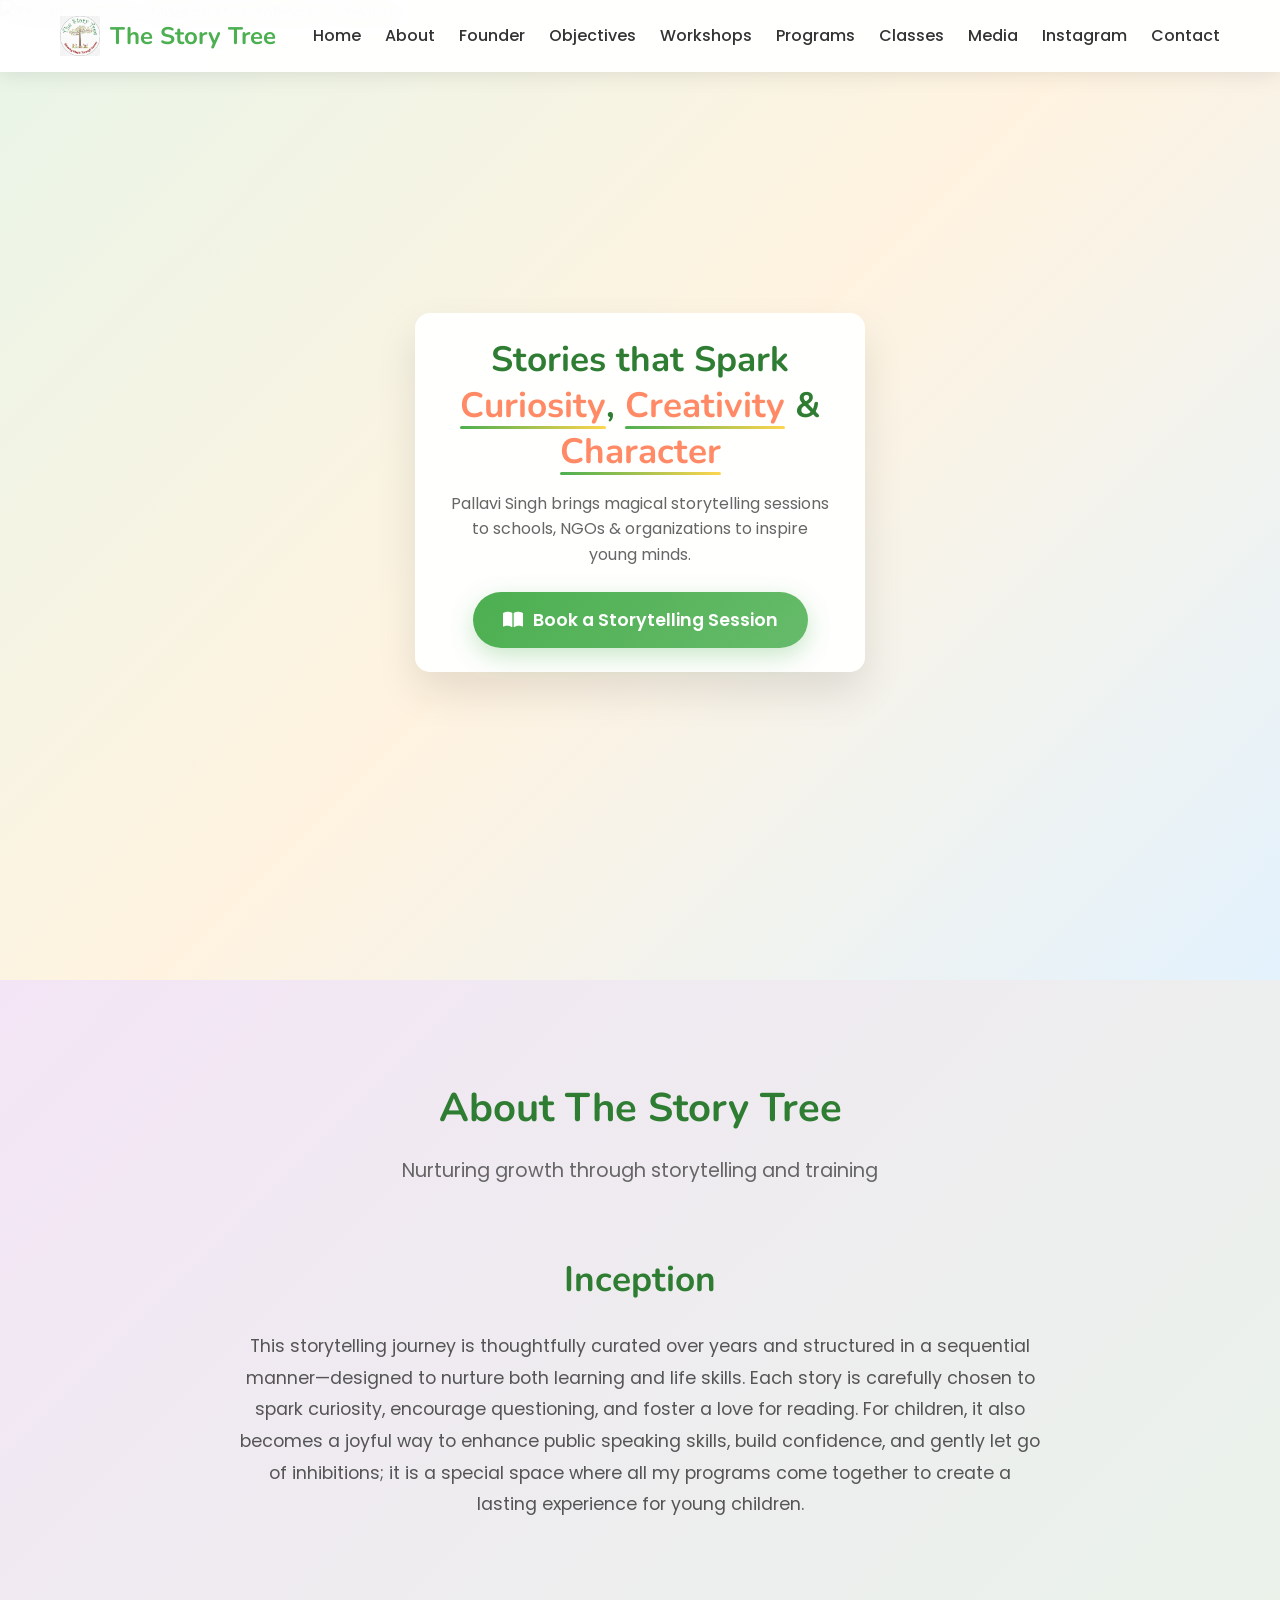
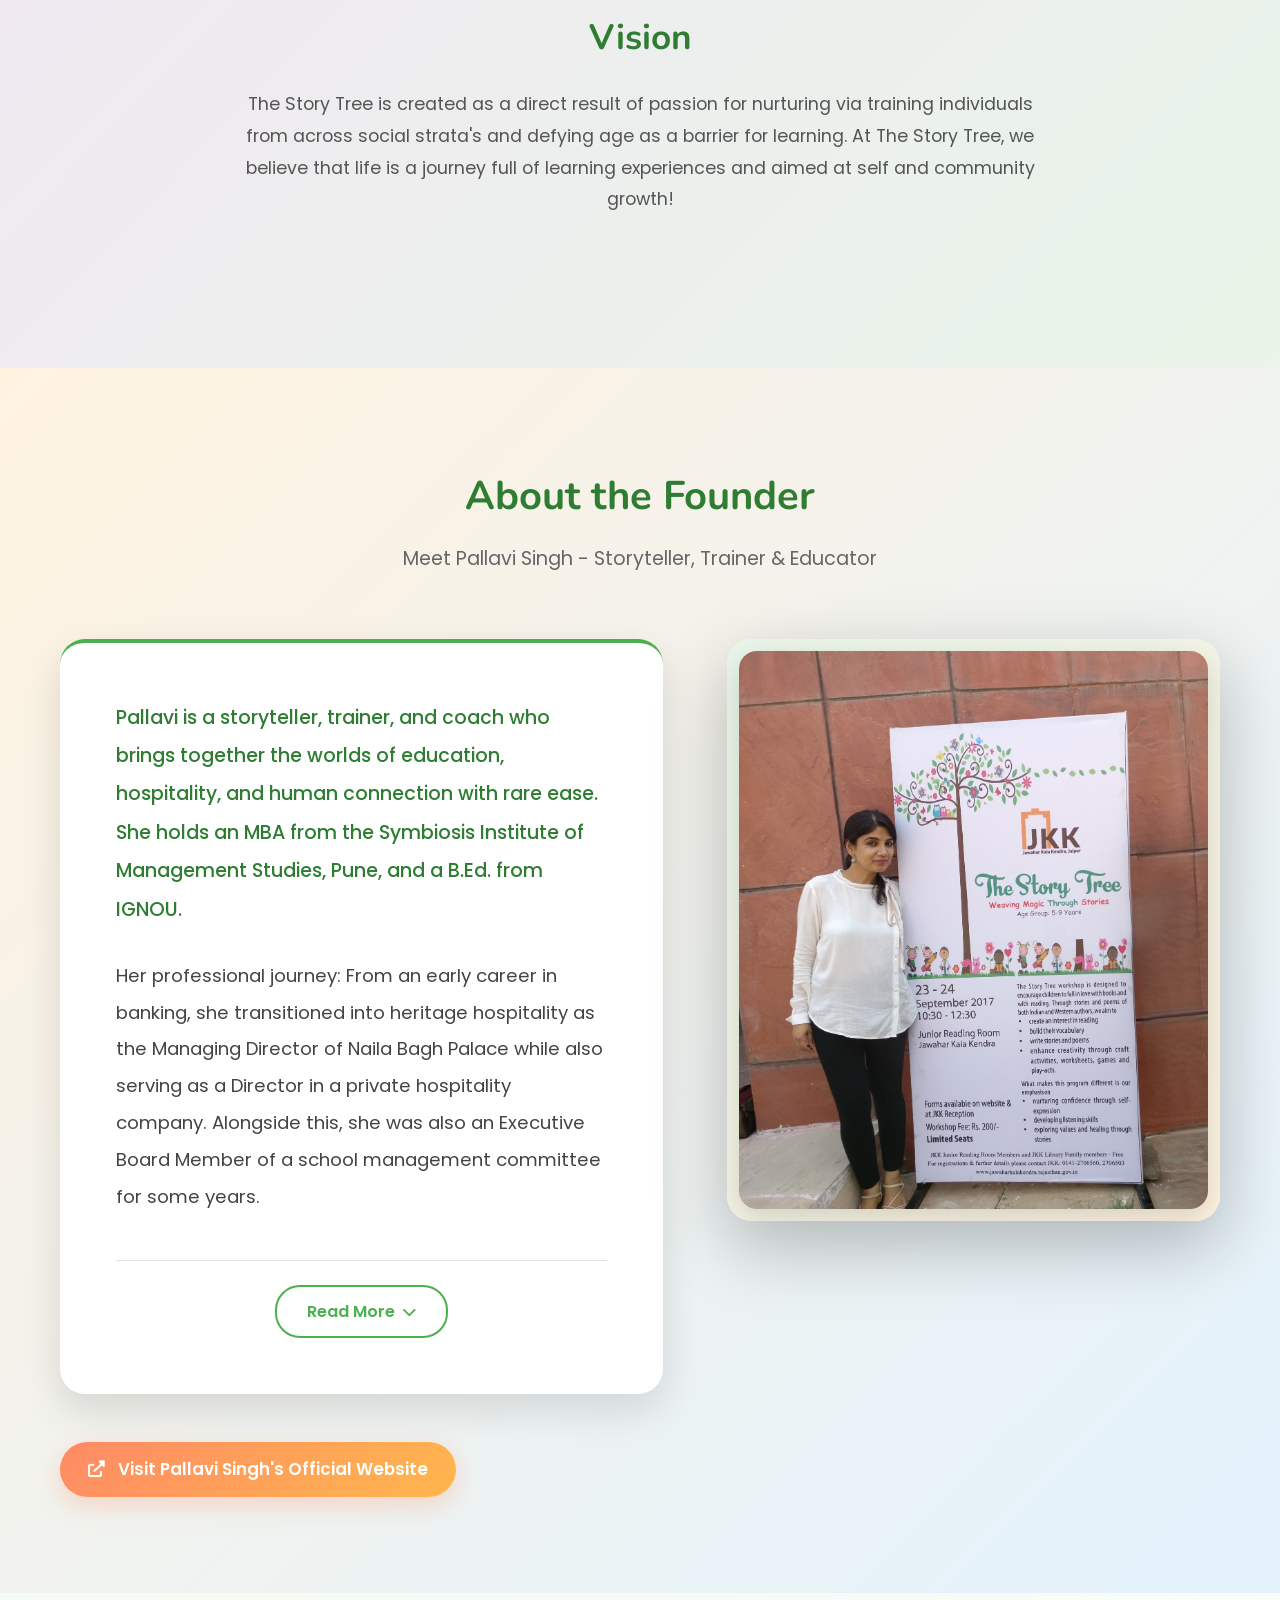
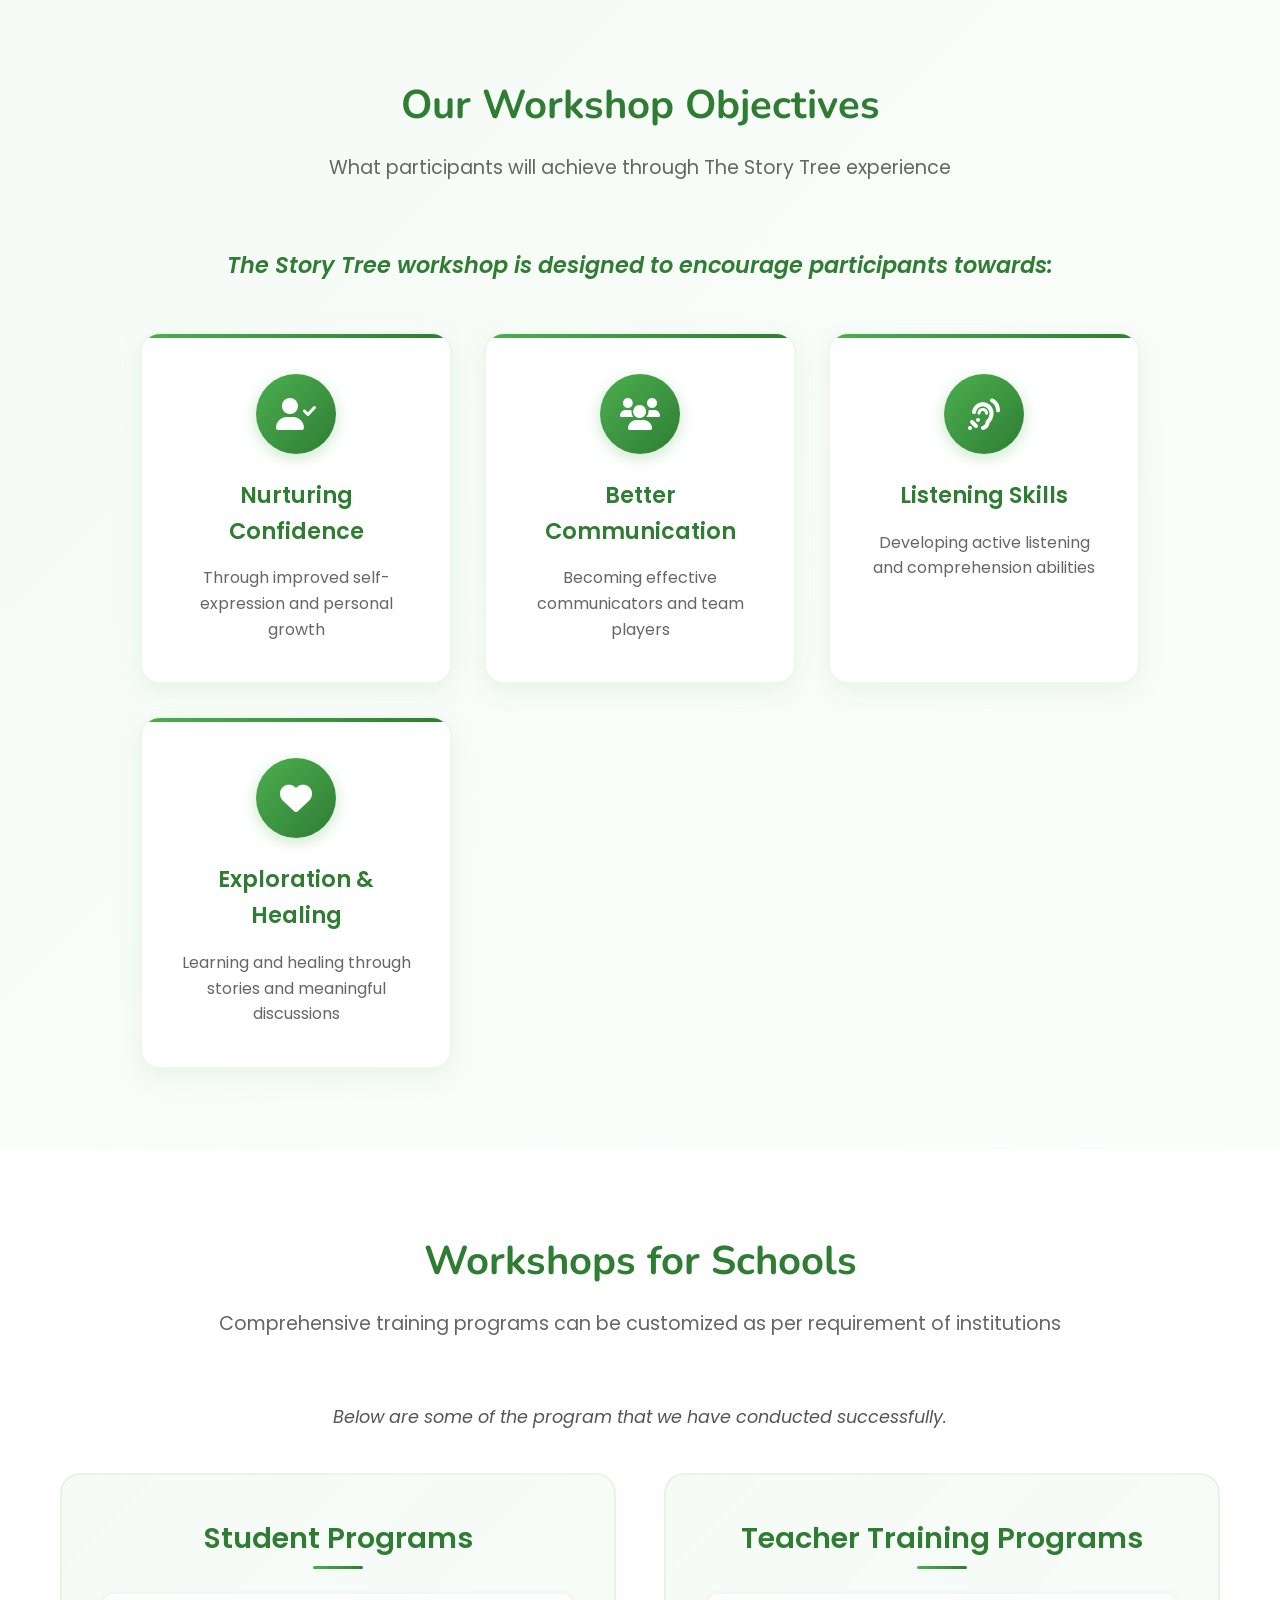
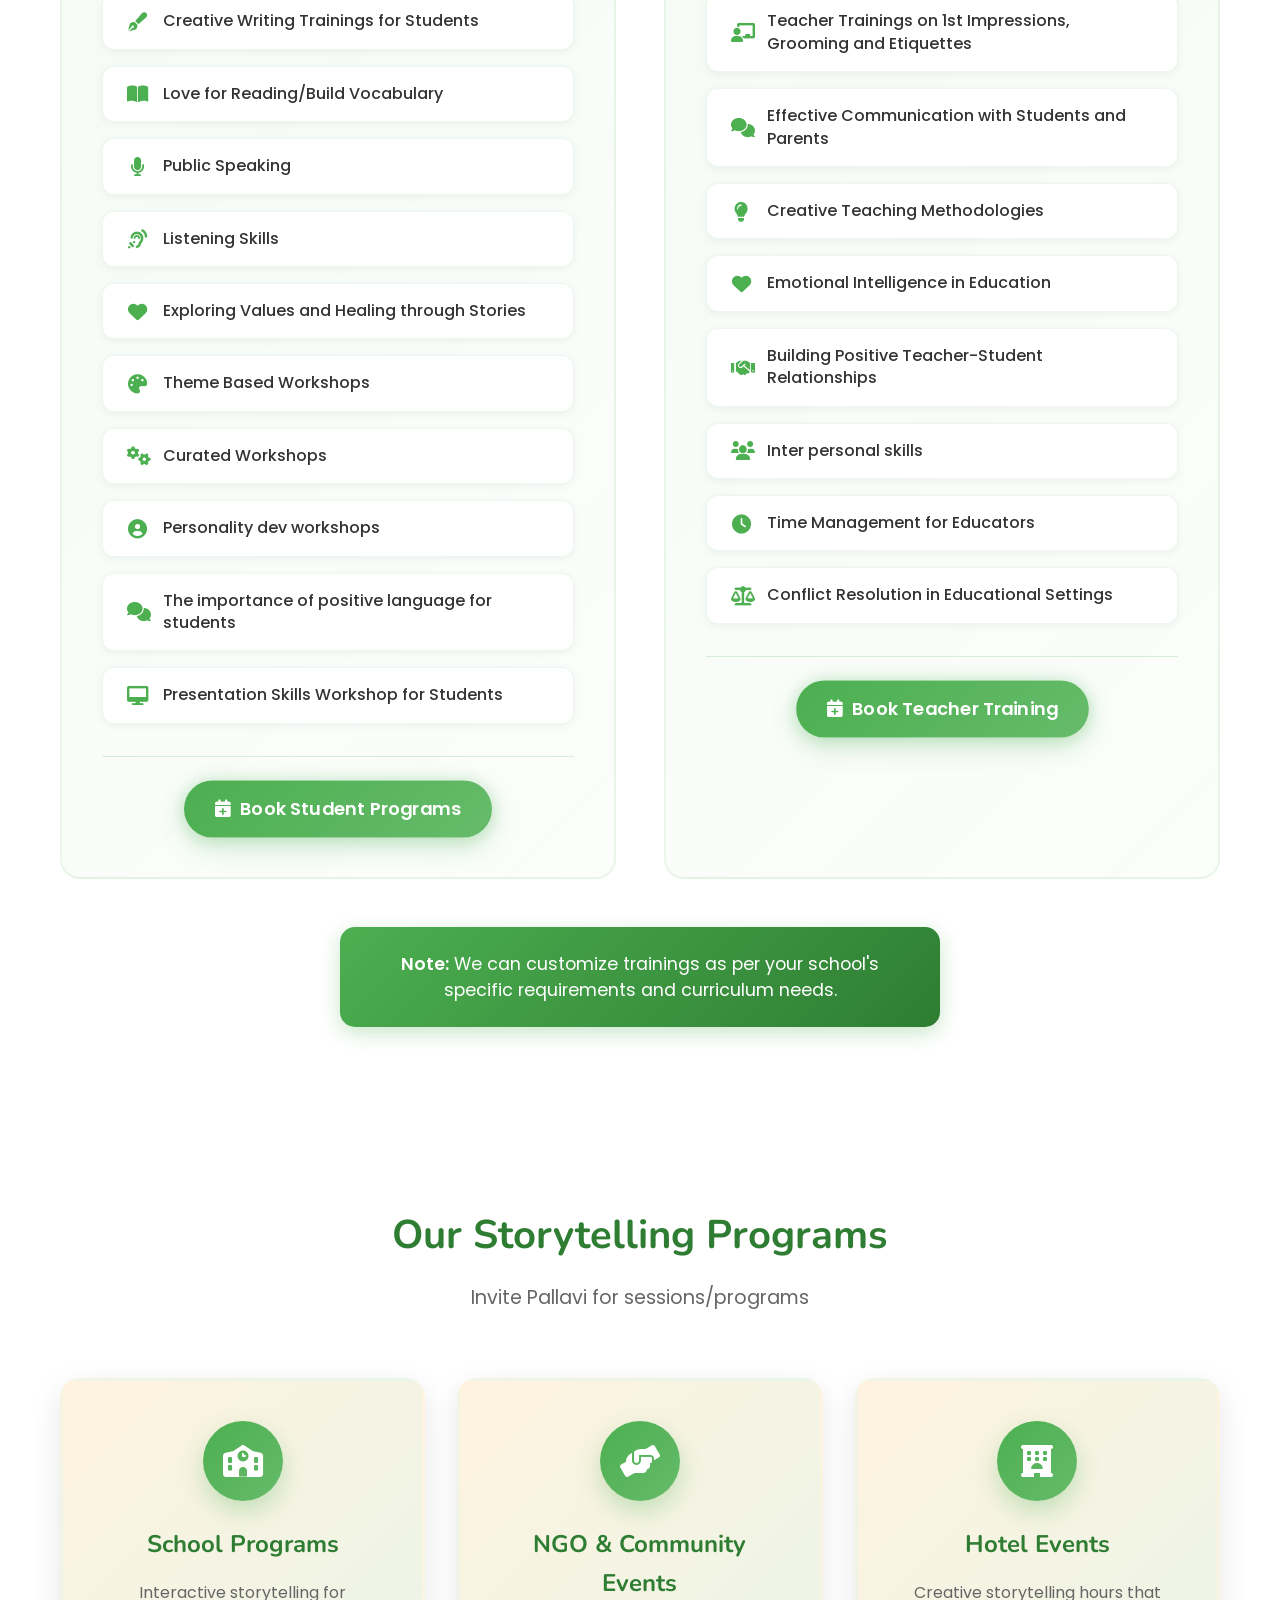
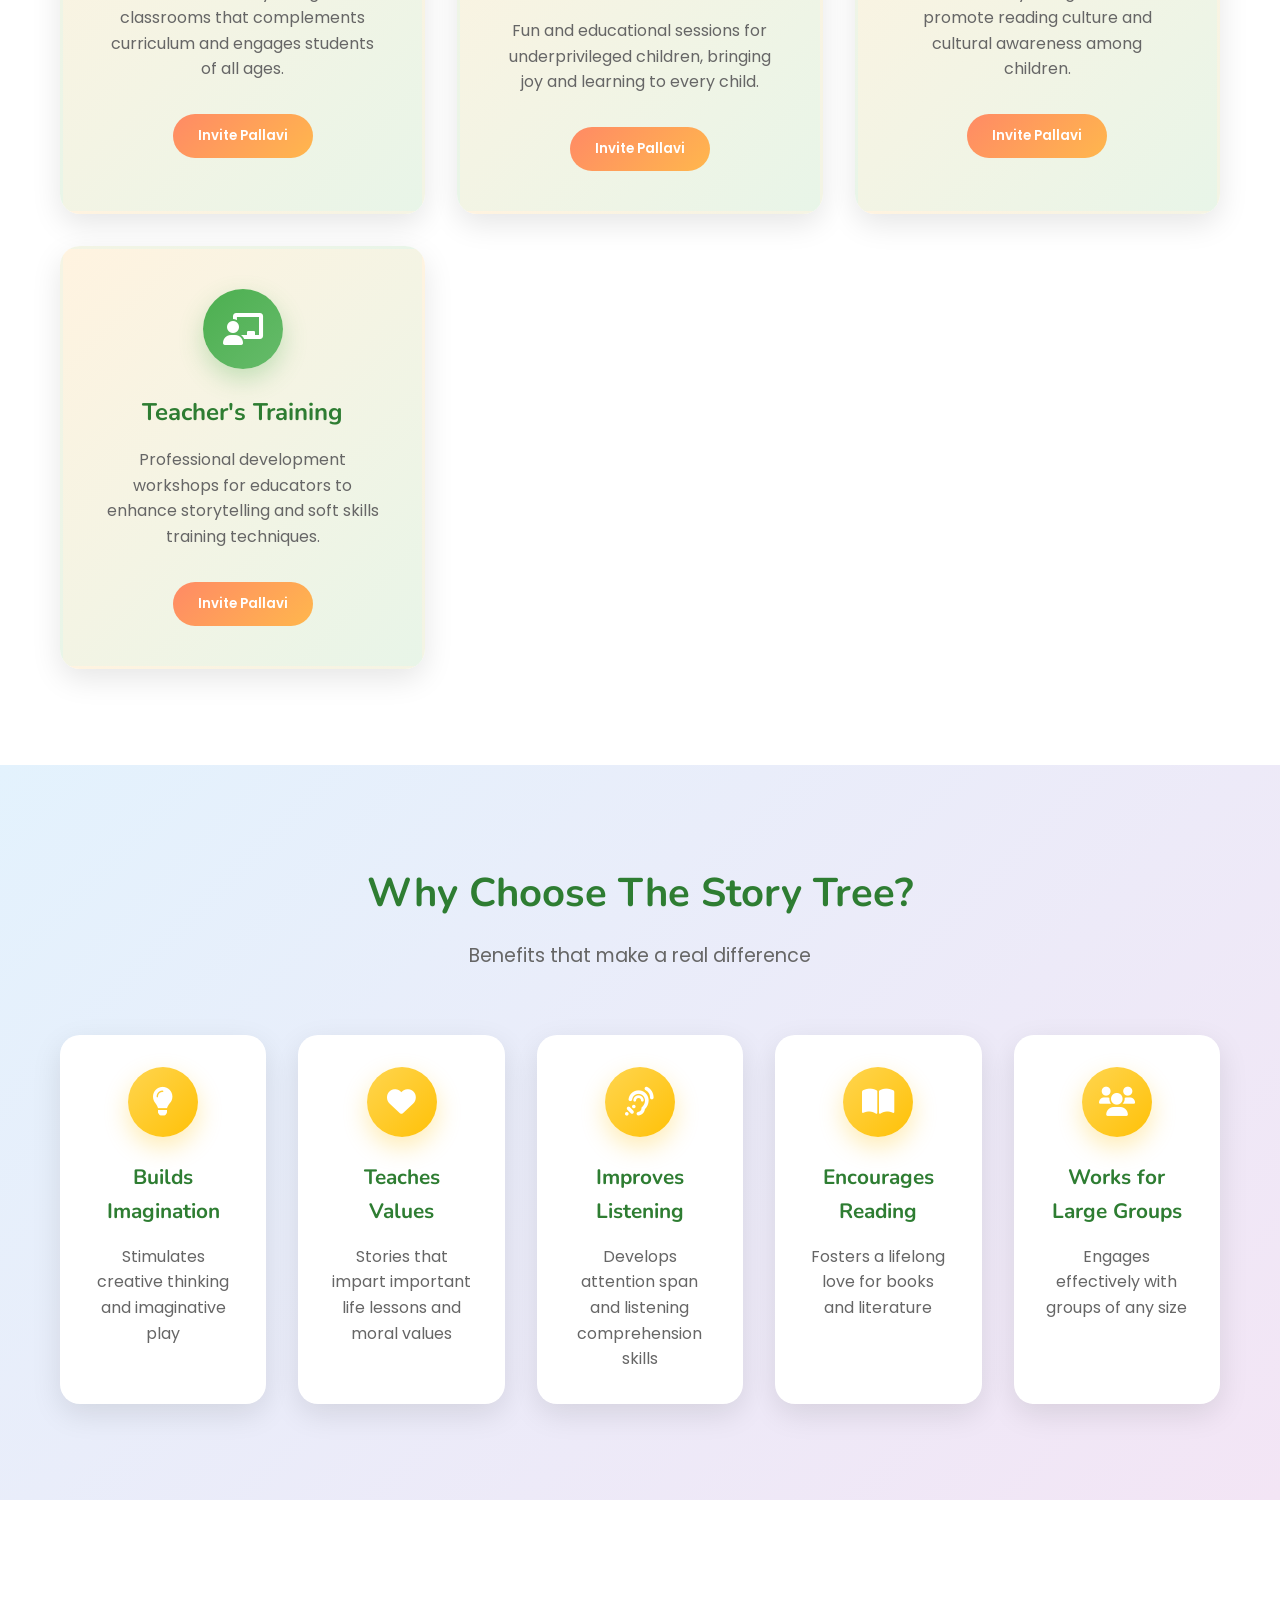
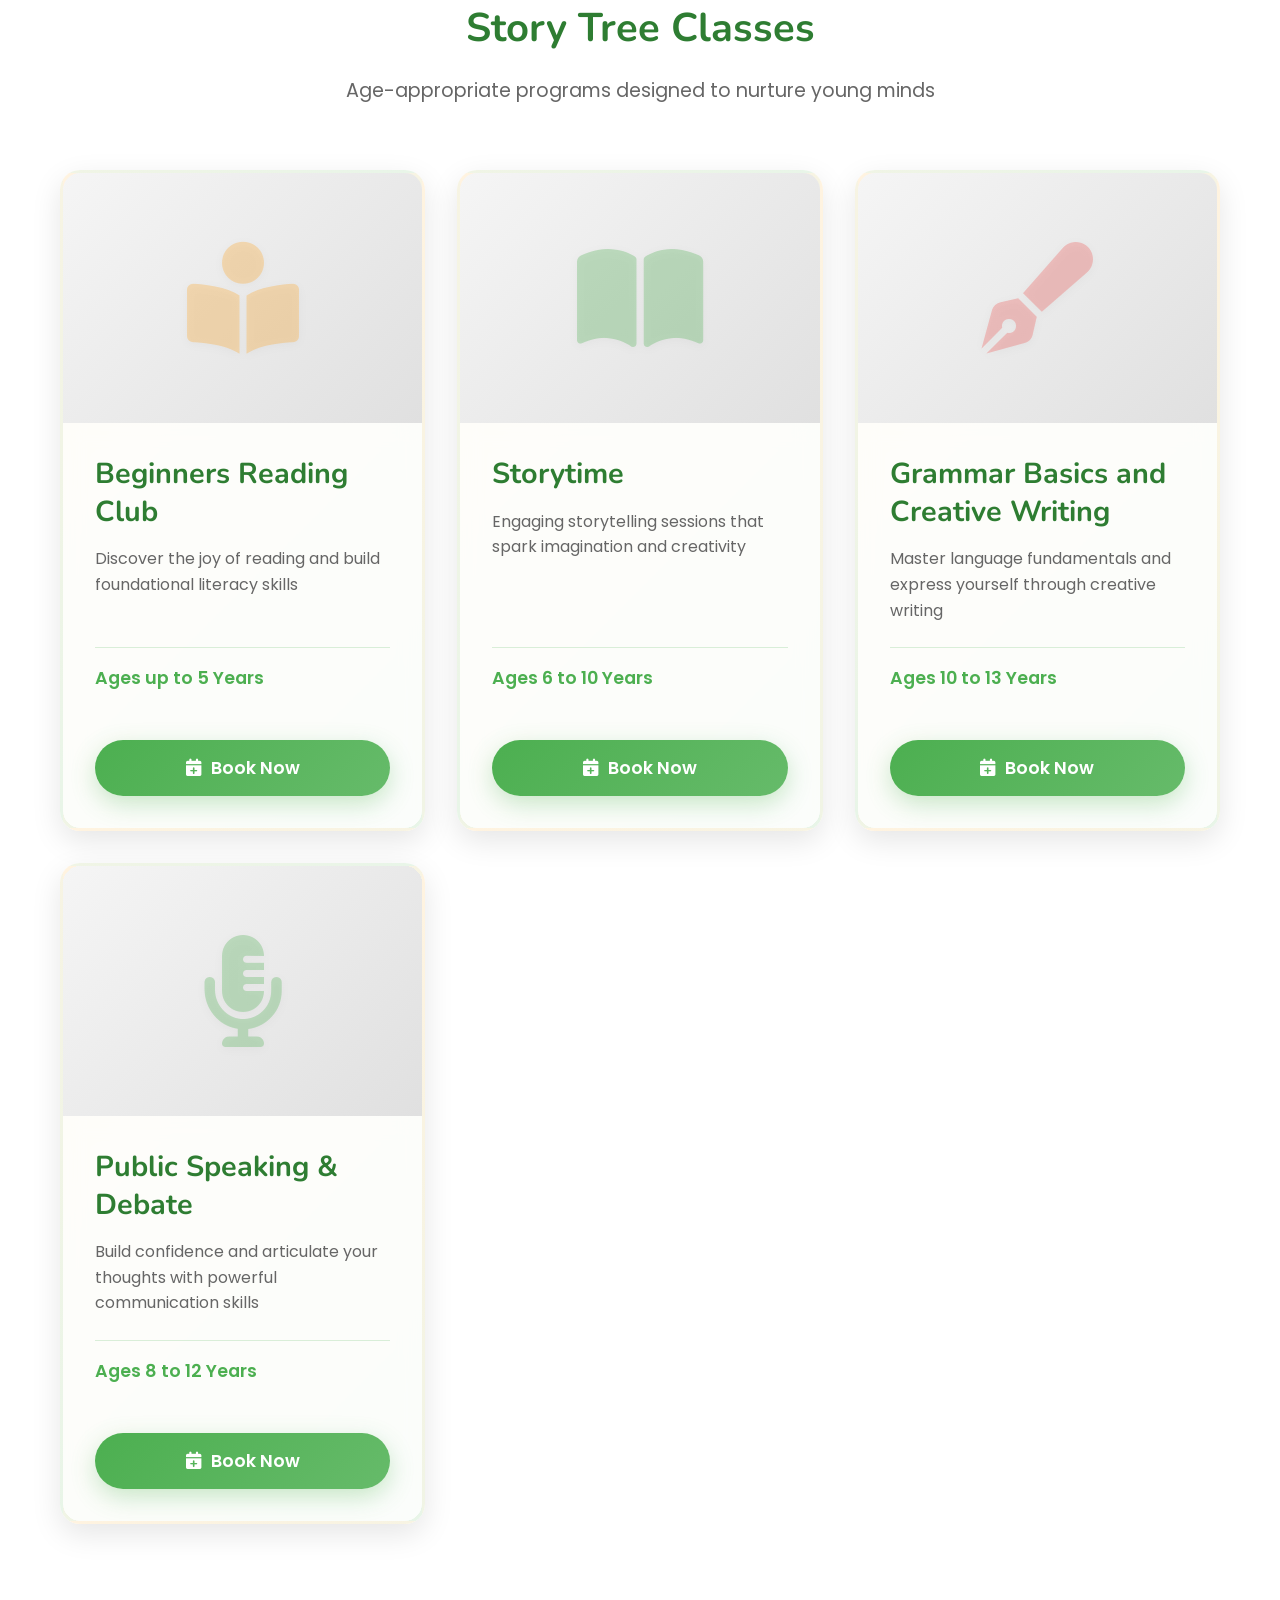
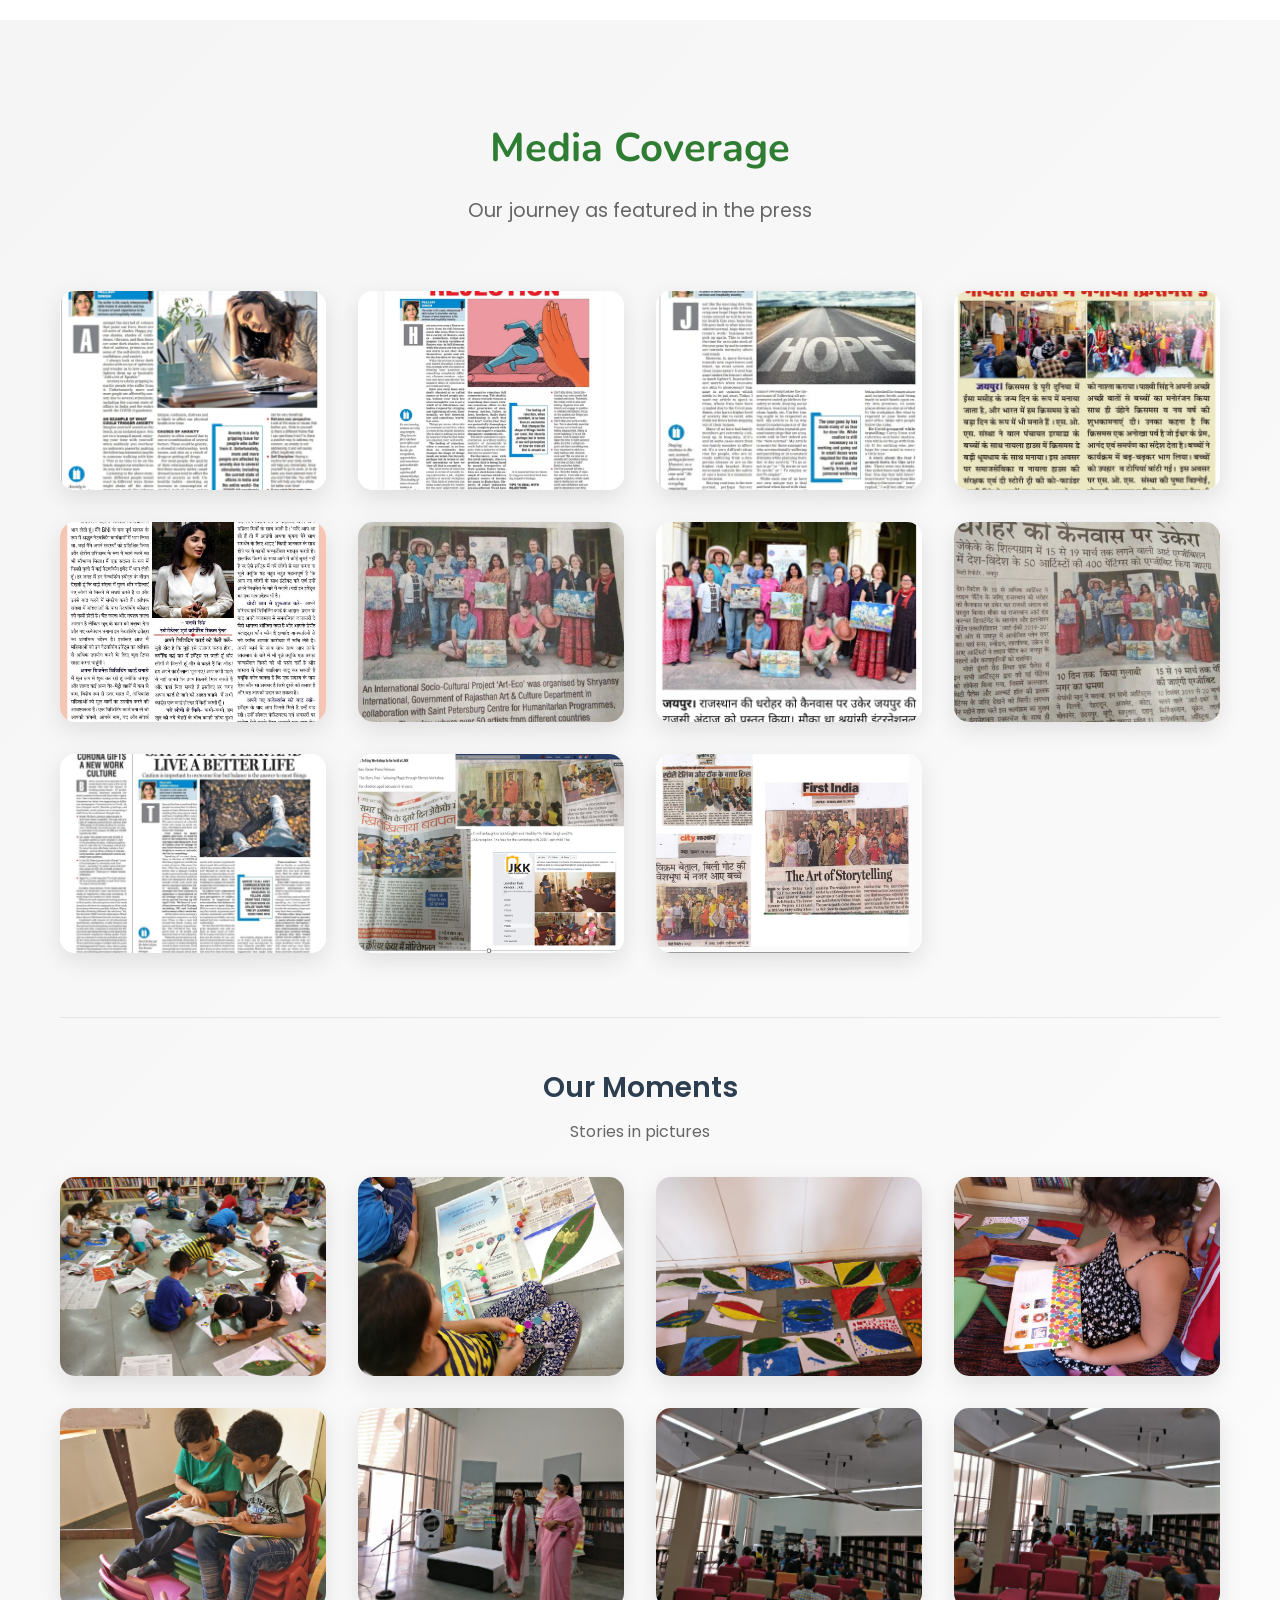
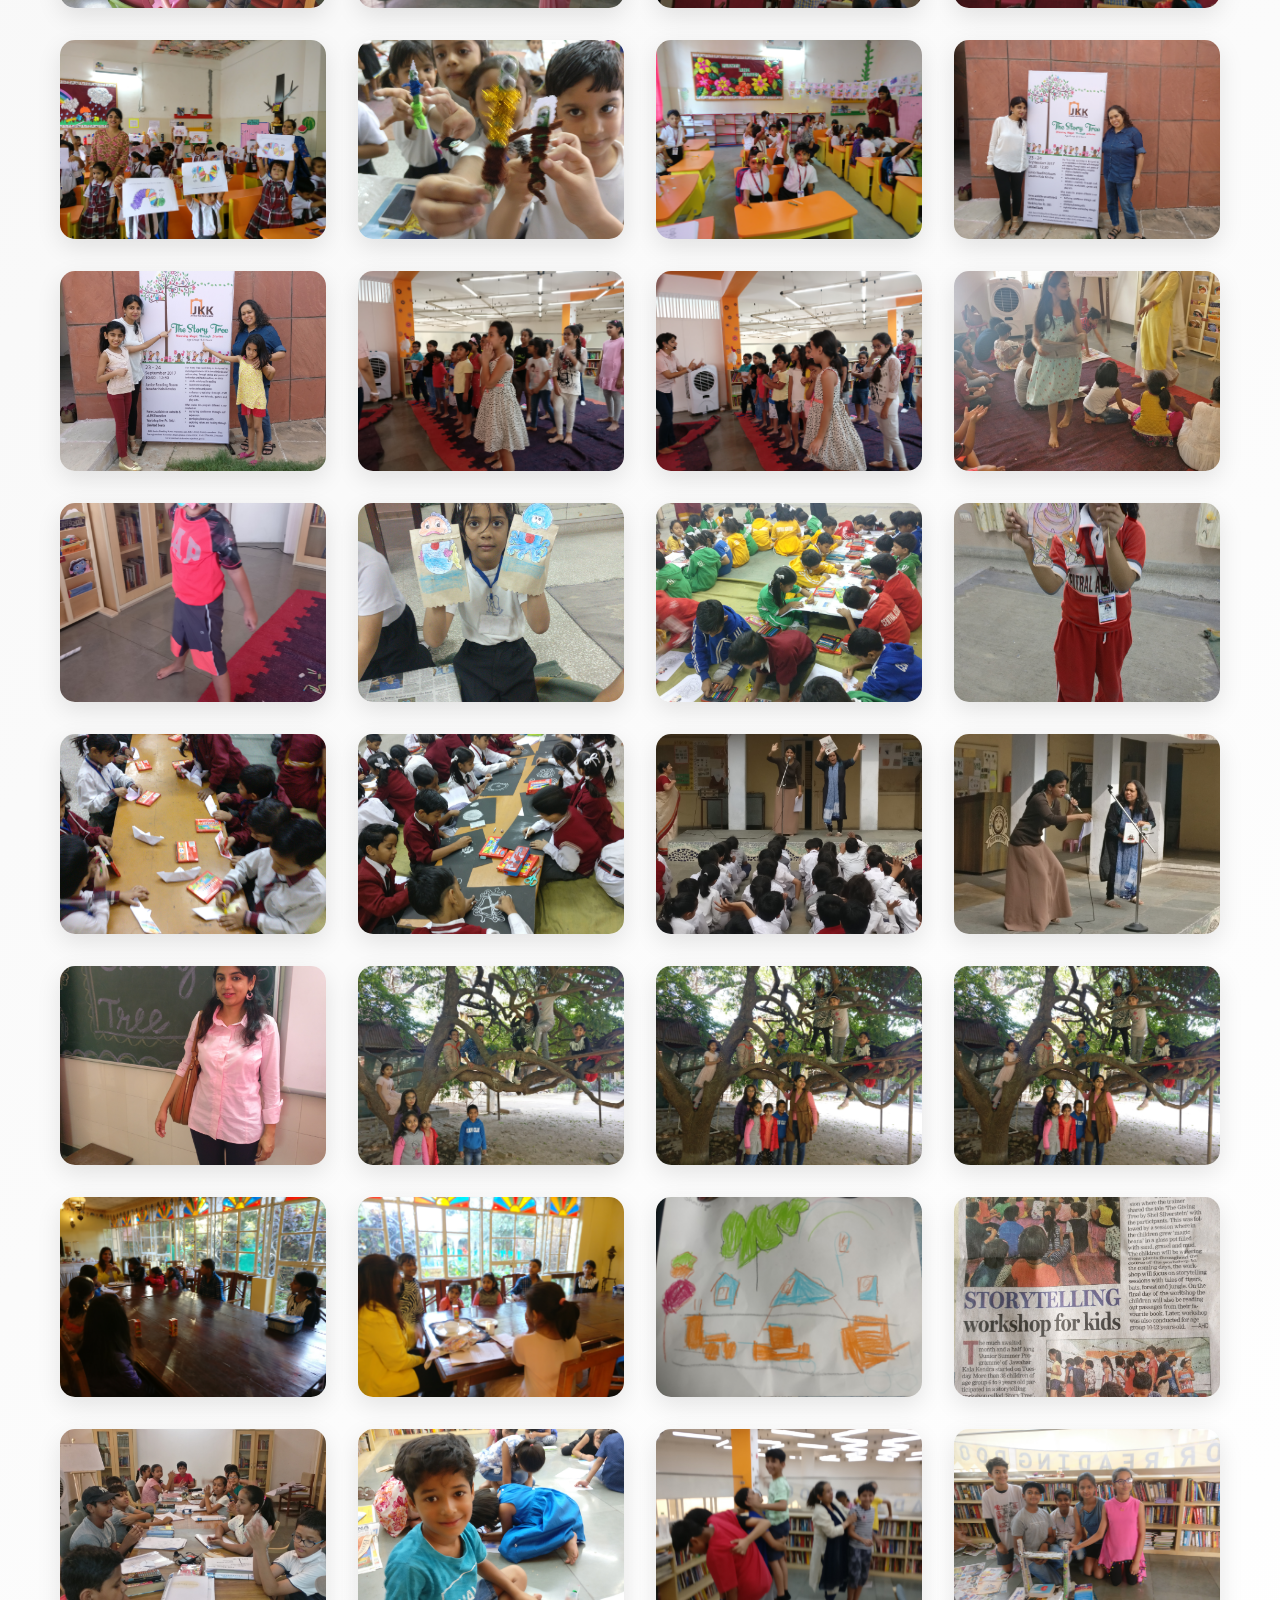
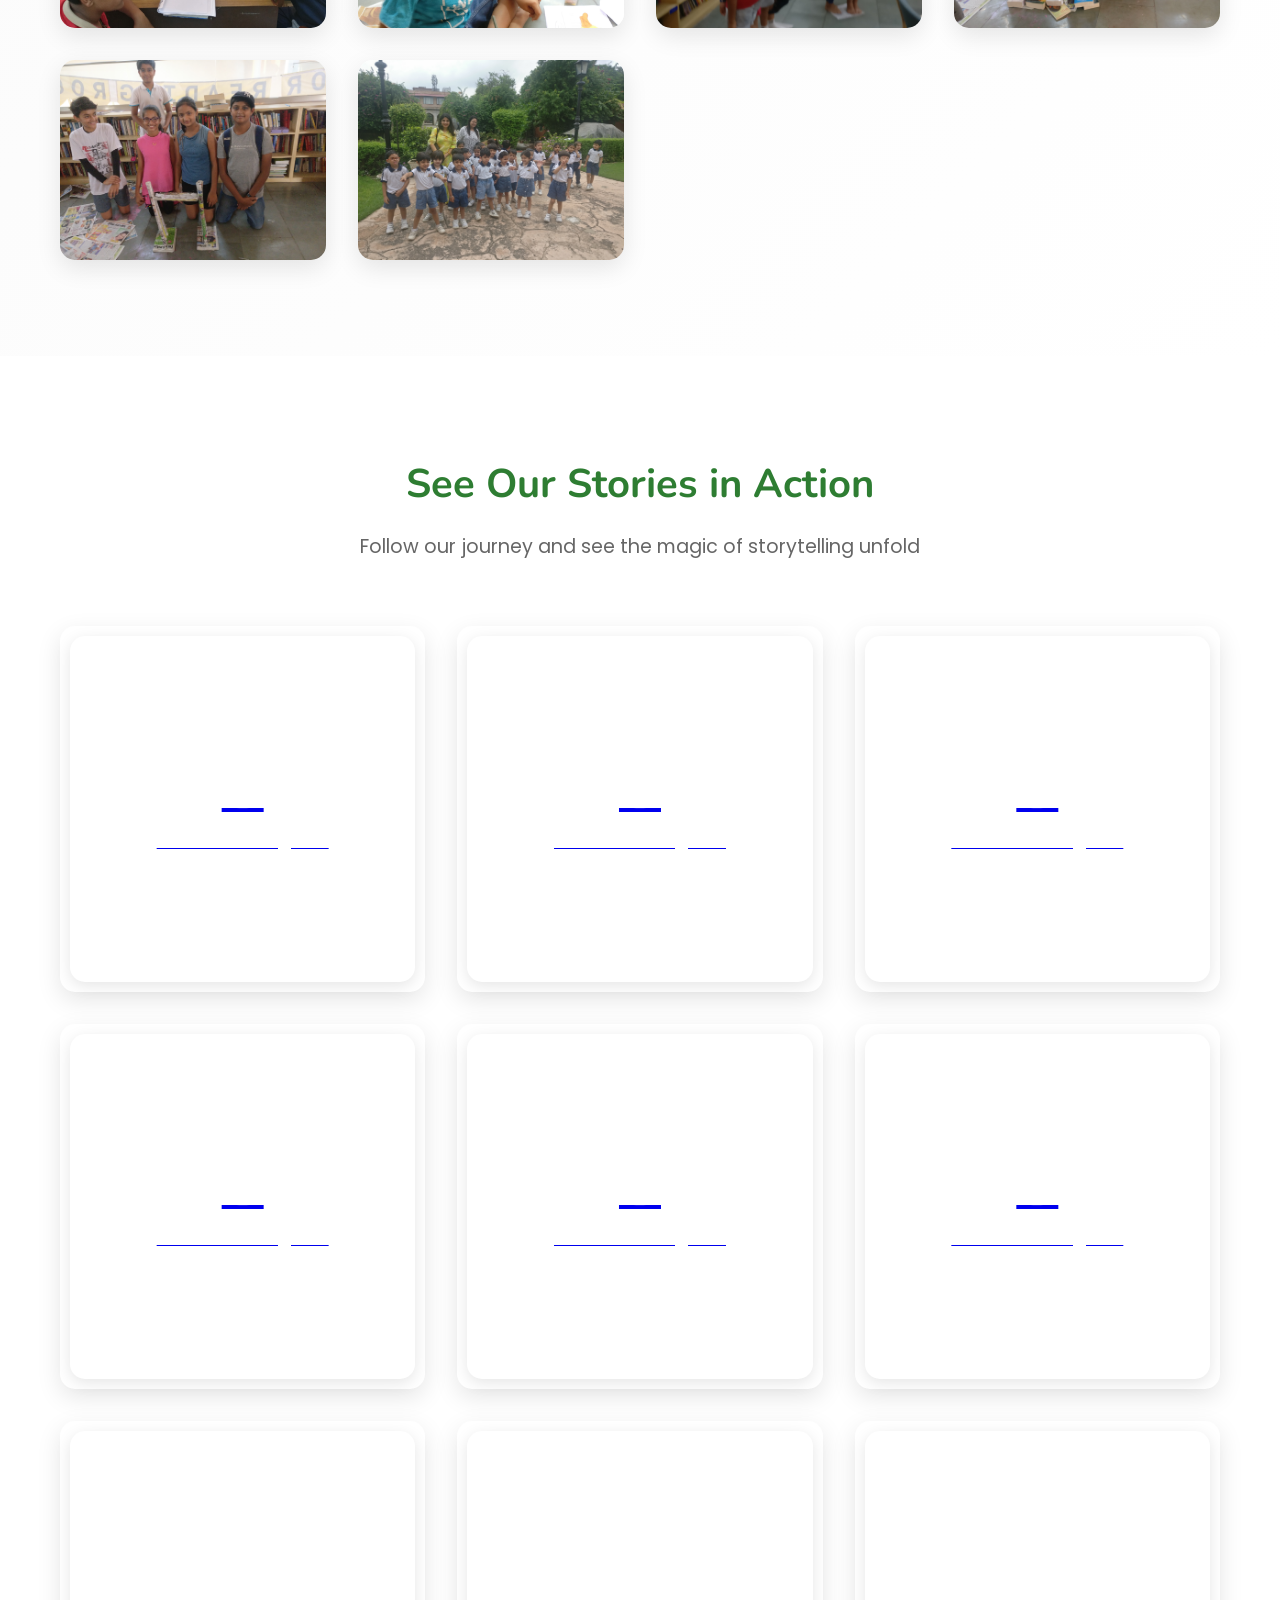
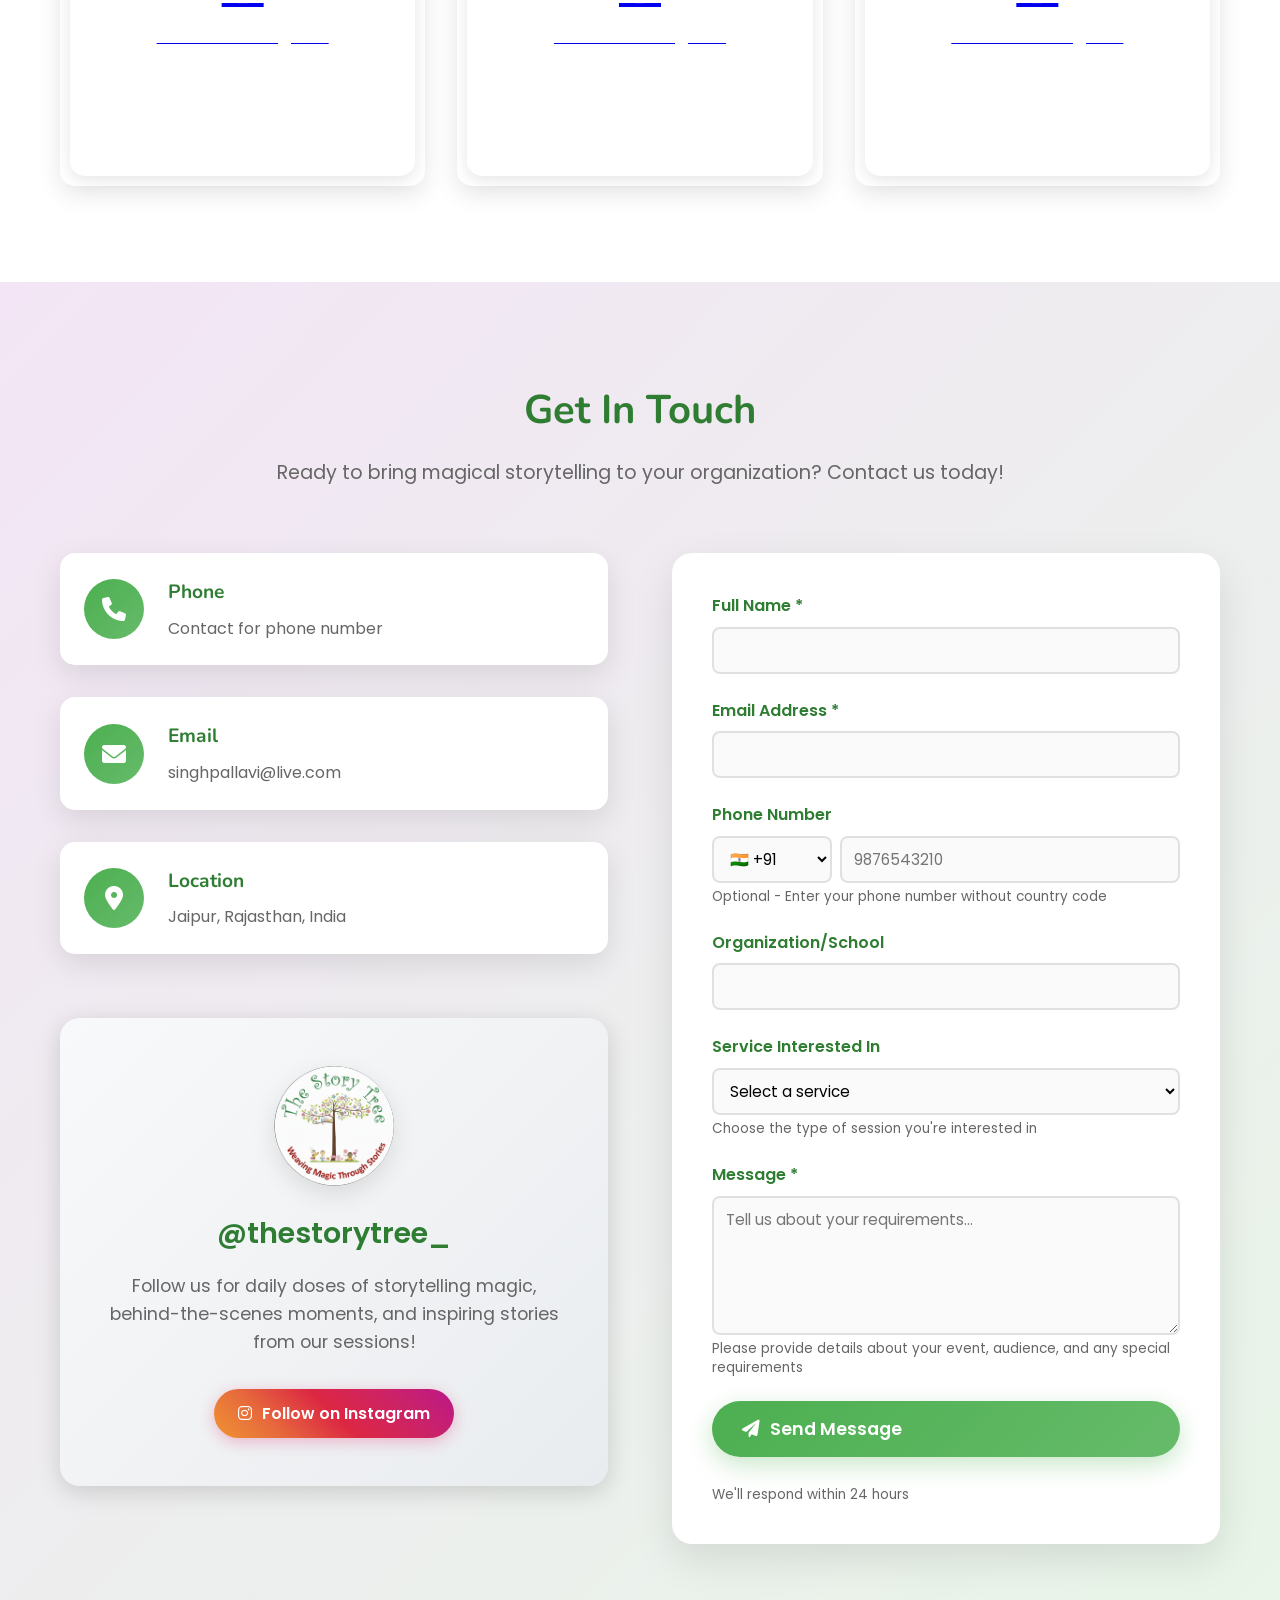
==== commit 099d9ac6: "Add collage gallery with 38 images from 1st 40 pictures folder under Media Coverage section" ====
--- a/index.html
+++ b/index.html
@@ -211,17 +211,19 @@
                 <div class="founder-text">
                     <div class="founder-bio">
                         <div class="founder-bio-intro">
-                            <p>Donning many hats with ease, Pallavi is an MBA from Symbiosis Institute of Management Studies, Pune, and holds a B.Ed. from IGNOU. An ex-banker turned heritage hotelier, corporate trainer, and today a coach and storyteller by calling, her journey has been anything but ordinary.</p>
+                            <p>Pallavi is a storyteller, trainer, and coach who brings together the worlds of education, hospitality, and human connection with rare ease. She holds an MBA from the Symbiosis Institute of Management Studies, Pune, and a B.Ed. from IGNOU.</p>
                             
-                            <p>Her professional path has beautifully woven together education and hospitality—from serving as an Executive Board Member of a school management committee to being the Managing Director of Naila Bagh Palace and a Director in a private hospitality company. Along the way, she discovered her most powerful tool: storytelling.</p>
+                            <p>Her professional journey: From an early career in banking, she transitioned into heritage hospitality as the Managing Director of Naila Bagh Palace while also serving as a Director in a private hospitality company. Alongside this, she was also an Executive Board Member of a school management committee for some years.</p>
                         </div>
                         
                         <div class="founder-bio-more" id="founderBioMore">
-                            <p>Currently, Pallavi brings her learning and lived experiences into training children and individuals alike, using stories to spark imagination, confidence, and clarity. She has conducted corporate trainings with organisations such as Genpact and Citibank (during her tenure as an employee), and has led numerous workshops and sessions for children across schools, cultural hubs, and activity centres in Jaipur.</p>
+                            <p>Over the years, one thread quietly tied all her roles together—Training and coaching.</p>
                             
-                            <p>She now channels her training expertise to ignite creativity, strengthen interpersonal skills, and sharpen communication—often making learning feel less like a lesson and more like an adventure.</p>
+                            <p>Today, Pallavi draws deeply from her learning and lived experiences to work with children and adults alike, using stories as a powerful tool to build imagination, confidence, clarity, and communication skills. She has conducted corporate trainings with organisations such as Genpact and Citibank (during her tenure as an employee) and has led numerous workshops and interactive sessions for children across premier schools, cultural hubs, and activity centres in Jaipur.</p>
                             
-                            <p>At The Story Tree, Pallavi brings her uniquely sensitive, intuitive approach to nurturing communication and confidence—one story, one smile, and many "aha!" moments at a time 🌱✨</p>
+                            <p>Through her work, she focuses on nurturing creativity, strengthening interpersonal skills, and making communication feel natural and joyful—often turning learning into an experience rather than a lesson.</p>
+                            
+                            <p>At The Story Tree, Pallavi brings a sensitive, intuitive approach to helping individuals find their voice—one story, one smile, and many aha! moments at a time.</p>
                         </div>
                         
                         <div class="founder-read-more-wrapper">
@@ -601,38 +603,83 @@
                 <p>Our journey as featured in the press</p>
             </div>
             <div class="media-grid">
-                <div class="media-item">
+                <div class="media-item" onclick="openLightbox(0)">
                     <img src="Media Coverage/102693623_172126410926792_3811980227651829760_n.jpg" alt="Media coverage article" class="media-image" loading="lazy">
                 </div>
-                <div class="media-item">
+                <div class="media-item" onclick="openLightbox(1)">
                     <img src="Media Coverage/105523286_177901517015948_1086158284523145981_n.jpg" alt="Media coverage article" class="media-image" loading="lazy">
                 </div>
-                <div class="media-item">
+                <div class="media-item" onclick="openLightbox(2)">
                     <img src="Media Coverage/137199048_250527939753305_8838392367134492934_n.jpg" alt="Media coverage article" class="media-image" loading="lazy">
                 </div>
-                <div class="media-item">
+                <div class="media-item" onclick="openLightbox(3)">
                     <img src="Media Coverage/80955812_125172342288866_1851474089642819584_n.jpg" alt="Media coverage article" class="media-image" loading="lazy">
                 </div>
-                <div class="media-item">
+                <div class="media-item" onclick="openLightbox(4)">
                     <img src="Media Coverage/81435773_126144912191609_4860656347634466816_n.jpg" alt="Media coverage article" class="media-image" loading="lazy">
                 </div>
-                <div class="media-item">
+                <div class="media-item" onclick="openLightbox(5)">
                     <img src="Media Coverage/89630793_148154609990639_4308468306651643904_n.jpg" alt="Media coverage article" class="media-image" loading="lazy">
                 </div>
-                <div class="media-item">
+                <div class="media-item" onclick="openLightbox(6)">
                     <img src="Media Coverage/89773726_148154543323979_1189297343573262336_n.jpg" alt="Media coverage article" class="media-image" loading="lazy">
                 </div>
-                <div class="media-item">
+                <div class="media-item" onclick="openLightbox(7)">
                     <img src="Media Coverage/89796478_148154586657308_9135402619777318912_n.jpg" alt="Media coverage article" class="media-image" loading="lazy">
                 </div>
-                <div class="media-item">
+                <div class="media-item" onclick="openLightbox(8)">
                     <img src="Media Coverage/90146551_149627046510062_8785574084659380224_n.jpg" alt="Media coverage article" class="media-image" loading="lazy">
                 </div>
-                <div class="media-item">
+                <div class="media-item" onclick="openLightbox(9)">
                     <img src="Media Coverage/Screenshot 2025-12-24 015649.png" alt="Media coverage article" class="media-image" loading="lazy">
                 </div>
-                <div class="media-item">
+                <div class="media-item" onclick="openLightbox(10)">
                     <img src="Media Coverage/Screenshot 2025-12-24 015736.png" alt="Media coverage article" class="media-image" loading="lazy">
+                </div>
+            </div>
+            <!-- Collage: 1st 40 Pictures -->
+            <div class="media-collage">
+                <h3 class="media-collage-title" id="media-collage-title">Our Moments</h3>
+                <p class="media-collage-subtitle">Stories in pictures</p>
+                <div class="media-grid media-collage-grid">
+                    <div class="media-item" onclick="openLightbox(11)"><img src="1st 40 pictures/IMG_20170522_103102.jpg" alt="Our moment" class="media-image" loading="lazy"></div>
+                    <div class="media-item" onclick="openLightbox(12)"><img src="1st 40 pictures/IMG_20170522_103122.jpg" alt="Our moment" class="media-image" loading="lazy"></div>
+                    <div class="media-item" onclick="openLightbox(13)"><img src="1st 40 pictures/IMG_20170522_103910.jpg" alt="Our moment" class="media-image" loading="lazy"></div>
+                    <div class="media-item" onclick="openLightbox(14)"><img src="1st 40 pictures/IMG_20170522_110011.jpg" alt="Our moment" class="media-image" loading="lazy"></div>
+                    <div class="media-item" onclick="openLightbox(17)"><img src="1st 40 pictures/IMG_20170524_110103.jpg" alt="Our moment" class="media-image" loading="lazy"></div>
+                    <div class="media-item" onclick="openLightbox(15)"><img src="1st 40 pictures/IMG_20170530_092312.jpg" alt="Our moment" class="media-image" loading="lazy"></div>
+                    <div class="media-item" onclick="openLightbox(16)"><img src="1st 40 pictures/IMG_20170530_092647.jpg" alt="Our moment" class="media-image" loading="lazy"></div>
+                    <div class="media-item" onclick="openLightbox(17)"><img src="1st 40 pictures/IMG_20170530_092651.jpg" alt="Our moment" class="media-image" loading="lazy"></div>
+                    <div class="media-item" onclick="openLightbox(18)"><img src="1st 40 pictures/IMG_20170808_103723.jpg" alt="Our moment" class="media-image" loading="lazy"></div>
+                    <div class="media-item" onclick="openLightbox(19)"><img src="1st 40 pictures/IMG_20170908_105856_01.jpg" alt="Our moment" class="media-image" loading="lazy"></div>
+                    <div class="media-item" onclick="openLightbox(20)"><img src="1st 40 pictures/IMG_20170915_095955.jpg" alt="Our moment" class="media-image" loading="lazy"></div>
+                    <div class="media-item" onclick="openLightbox(21)"><img src="1st 40 pictures/IMG_20170923_131801.jpg" alt="Our moment" class="media-image" loading="lazy"></div>
+                    <div class="media-item" onclick="openLightbox(22)"><img src="1st 40 pictures/IMG_20170923_131853.jpg" alt="Our moment" class="media-image" loading="lazy"></div>
+                    <div class="media-item" onclick="openLightbox(23)"><img src="1st 40 pictures/IMG_20170924_105153.jpg" alt="Our moment" class="media-image" loading="lazy"></div>
+                    <div class="media-item" onclick="openLightbox(24)"><img src="1st 40 pictures/IMG_20170924_105202.jpg" alt="Our moment" class="media-image" loading="lazy"></div>
+                    <div class="media-item" onclick="openLightbox(25)"><img src="1st 40 pictures/IMG_20171008_105012.jpg" alt="Our moment" class="media-image" loading="lazy"></div>
+                    <div class="media-item" onclick="openLightbox(26)"><img src="1st 40 pictures/IMG_20171008_123534.jpg" alt="Our moment" class="media-image" loading="lazy"></div>
+                    <div class="media-item" onclick="openLightbox(27)"><img src="1st 40 pictures/IMG_20171108_110624.jpg" alt="Our moment" class="media-image" loading="lazy"></div>
+                    <div class="media-item" onclick="openLightbox(28)"><img src="1st 40 pictures/IMG_20171108_114720.jpg" alt="Our moment" class="media-image" loading="lazy"></div>
+                    <div class="media-item" onclick="openLightbox(29)"><img src="1st 40 pictures/IMG_20171108_123301.jpg" alt="Our moment" class="media-image" loading="lazy"></div>
+                    <div class="media-item" onclick="openLightbox(30)"><img src="1st 40 pictures/IMG_20171109_104745.jpg" alt="Our moment" class="media-image" loading="lazy"></div>
+                    <div class="media-item" onclick="openLightbox(31)"><img src="1st 40 pictures/IMG_20171109_114411.jpg" alt="Our moment" class="media-image" loading="lazy"></div>
+                    <div class="media-item" onclick="openLightbox(32)"><img src="1st 40 pictures/IMG_20171114_104205.jpg" alt="Our moment" class="media-image" loading="lazy"></div>
+                    <div class="media-item" onclick="openLightbox(33)"><img src="1st 40 pictures/IMG_20171114_104448.jpg" alt="Our moment" class="media-image" loading="lazy"></div>
+                    <div class="media-item" onclick="openLightbox(34)"><img src="1st 40 pictures/IMG_20171116_105905.jpg" alt="Our moment" class="media-image" loading="lazy"></div>
+                    <div class="media-item" onclick="openLightbox(35)"><img src="1st 40 pictures/IMG_20171217_155839.jpg" alt="Our moment" class="media-image" loading="lazy"></div>
+                    <div class="media-item" onclick="openLightbox(36)"><img src="1st 40 pictures/IMG_20171217_155854_001.jpg" alt="Our moment" class="media-image" loading="lazy"></div>
+                    <div class="media-item" onclick="openLightbox(37)"><img src="1st 40 pictures/IMG_20171217_155854_004.jpg" alt="Our moment" class="media-image" loading="lazy"></div>
+                    <div class="media-item" onclick="openLightbox(38)"><img src="1st 40 pictures/IMG_20171217_164403.jpg" alt="Our moment" class="media-image" loading="lazy"></div>
+                    <div class="media-item" onclick="openLightbox(39)"><img src="1st 40 pictures/IMG_20171217_165316.jpg" alt="Our moment" class="media-image" loading="lazy"></div>
+                    <div class="media-item" onclick="openLightbox(40)"><img src="1st 40 pictures/IMG_20180309_131726.jpg" alt="Our moment" class="media-image" loading="lazy"></div>
+                    <div class="media-item" onclick="openLightbox(41)"><img src="1st 40 pictures/IMG_20180516_071201.jpg" alt="Our moment" class="media-image" loading="lazy"></div>
+                    <div class="media-item" onclick="openLightbox(42)"><img src="1st 40 pictures/IMG_20180516_123812.jpg" alt="Our moment" class="media-image" loading="lazy"></div>
+                    <div class="media-item" onclick="openLightbox(43)"><img src="1st 40 pictures/IMG_20180518_105815.jpg" alt="Our moment" class="media-image" loading="lazy"></div>
+                    <div class="media-item" onclick="openLightbox(44)"><img src="1st 40 pictures/IMG_20180518_122112.jpg" alt="Our moment" class="media-image" loading="lazy"></div>
+                    <div class="media-item" onclick="openLightbox(45)"><img src="1st 40 pictures/IMG_20180523_132948.jpg" alt="Our moment" class="media-image" loading="lazy"></div>
+                    <div class="media-item" onclick="openLightbox(46)"><img src="1st 40 pictures/IMG_20180523_133049.jpg" alt="Our moment" class="media-image" loading="lazy"></div>
+                    <div class="media-item" onclick="openLightbox(47)"><img src="1st 40 pictures/IMG_20180829_104945.jpg" alt="Our moment" class="media-image" loading="lazy"></div>
                 </div>
             </div>
         </div>
@@ -640,12 +687,13 @@
 
     <!-- Testimonials Section -->
     <!-- Instagram Posts Section -->
-    <section class="instagram-posts" id="instagram">
+    <section class="instagram-posts" id="instagram" role="region" aria-labelledby="instagram-title">
         <div class="container">
             <div class="section-header">
-                <h2>See Our Stories in Action</h2>
+                <h2 id="instagram-title">See Our Stories in Action</h2>
                 <p>Follow our journey and see the magic of storytelling unfold</p>
             </div>
+            <!-- Desktop Grid Layout -->
             <div class="instagram-posts-grid">
                 <div class="instagram-post">
                     <blockquote class="instagram-media" data-instgrm-permalink="https://www.instagram.com/p/CNK0hppBBhF/?utm_source=ig_web_copy_link&igsh=MzRlODBiNWFlZA==" data-instgrm-version="14">
@@ -689,7 +737,7 @@
                             </div>
                         </a>
                     </blockquote>
-                        </div>
+                </div>
                 
                 <div class="instagram-post">
                     <blockquote class="instagram-media" data-instgrm-permalink="https://www.instagram.com/p/CBiSyArgNET/?utm_source=ig_web_copy_link&igsh=MzRlODBiNWFlZA==" data-instgrm-version="14">
@@ -697,7 +745,7 @@
                             <div class="instagram-placeholder">
                                 <i class="fab fa-instagram"></i>
                                 <p>View on Instagram</p>
-                    </div>
+                            </div>
                         </a>
                     </blockquote>
                 </div>
@@ -711,7 +759,7 @@
                             </div>
                         </a>
                     </blockquote>
-                        </div>
+                </div>
                 
                 <div class="instagram-post">
                     <blockquote class="instagram-media" data-instgrm-permalink="https://www.instagram.com/tv/CG4rp76nvsg/?utm_source=ig_web_copy_link&igsh=MzRlODBiNWFlZA==" data-instgrm-version="14">
@@ -719,7 +767,7 @@
                             <div class="instagram-placeholder">
                                 <i class="fab fa-instagram"></i>
                                 <p>View on Instagram</p>
-                    </div>
+                            </div>
                         </a>
                     </blockquote>
                 </div>
@@ -733,7 +781,7 @@
                             </div>
                         </a>
                     </blockquote>
-                        </div>
+                </div>
                 
                 <div class="instagram-post">
                     <blockquote class="instagram-media" data-instgrm-permalink="https://www.instagram.com/reel/DMMnOGduxSh/?utm_source=ig_web_copy_link&igsh=MzRlODBiNWFlZA==" data-instgrm-version="14">
@@ -741,10 +789,121 @@
                             <div class="instagram-placeholder">
                                 <i class="fab fa-instagram"></i>
                                 <p>View on Instagram</p>
-                    </div>
-                        </a>
-                    </blockquote>
-                </div>
+                            </div>
+                        </a>
+                    </blockquote>
+                </div>
+            </div>
+            <!-- Mobile Carousel Layout -->
+            <div class="instagram-carousel-container">
+                <button class="instagram-carousel-btn instagram-carousel-prev" id="instagramPrev" aria-label="Previous Instagram post">
+                    <i class="fas fa-chevron-left"></i>
+                </button>
+                <div class="instagram-posts-carousel" id="instagramCarousel">
+                    <div class="instagram-posts-track" id="instagramTrack">
+                <div class="instagram-post">
+                    <blockquote class="instagram-media" data-instgrm-permalink="https://www.instagram.com/p/CNK0hppBBhF/?utm_source=ig_web_copy_link&igsh=MzRlODBiNWFlZA==" data-instgrm-version="14">
+                        <a href="https://www.instagram.com/p/CNK0hppBBhF/?utm_source=ig_web_copy_link&igsh=MzRlODBiNWFlZA==" target="_blank" rel="noopener noreferrer">
+                            <div class="instagram-placeholder">
+                                <i class="fab fa-instagram"></i>
+                                <p>View on Instagram</p>
+                            </div>
+                        </a>
+                    </blockquote>
+                </div>
+                
+                <div class="instagram-post">
+                    <blockquote class="instagram-media" data-instgrm-permalink="https://www.instagram.com/p/CHIJ5g0H42V/?utm_source=ig_web_copy_link&igsh=MzRlODBiNWFlZA==" data-instgrm-version="14">
+                        <a href="https://www.instagram.com/p/CHIJ5g0H42V/?utm_source=ig_web_copy_link&igsh=MzRlODBiNWFlZA==" target="_blank" rel="noopener noreferrer">
+                            <div class="instagram-placeholder">
+                                <i class="fab fa-instagram"></i>
+                                <p>View on Instagram</p>
+                            </div>
+                        </a>
+                    </blockquote>
+                </div>
+                
+                <div class="instagram-post">
+                    <blockquote class="instagram-media" data-instgrm-permalink="https://www.instagram.com/p/B8TUit5AS0M/?utm_source=ig_web_copy_link&igsh=MzRlODBiNWFlZA==" data-instgrm-version="14">
+                        <a href="https://www.instagram.com/p/B8TUit5AS0M/?utm_source=ig_web_copy_link&igsh=MzRlODBiNWFlZA==" target="_blank" rel="noopener noreferrer">
+                            <div class="instagram-placeholder">
+                                <i class="fab fa-instagram"></i>
+                                <p>View on Instagram</p>
+                            </div>
+                        </a>
+                    </blockquote>
+                </div>
+                
+                <div class="instagram-post">
+                    <blockquote class="instagram-media" data-instgrm-permalink="https://www.instagram.com/p/B9QyLp4nRWK/?utm_source=ig_web_copy_link&igsh=MzRlODBiNWFlZA==" data-instgrm-version="14">
+                        <a href="https://www.instagram.com/p/B9QyLp4nRWK/?utm_source=ig_web_copy_link&igsh=MzRlODBiNWFlZA==" target="_blank" rel="noopener noreferrer">
+                            <div class="instagram-placeholder">
+                                <i class="fab fa-instagram"></i>
+                                <p>View on Instagram</p>
+                            </div>
+                        </a>
+                    </blockquote>
+                </div>
+                
+                <div class="instagram-post">
+                    <blockquote class="instagram-media" data-instgrm-permalink="https://www.instagram.com/p/CBiSyArgNET/?utm_source=ig_web_copy_link&igsh=MzRlODBiNWFlZA==" data-instgrm-version="14">
+                        <a href="https://www.instagram.com/p/CBiSyArgNET/?utm_source=ig_web_copy_link&igsh=MzRlODBiNWFlZA==" target="_blank" rel="noopener noreferrer">
+                            <div class="instagram-placeholder">
+                                <i class="fab fa-instagram"></i>
+                                <p>View on Instagram</p>
+                            </div>
+                        </a>
+                    </blockquote>
+                </div>
+                
+                <div class="instagram-post">
+                    <blockquote class="instagram-media" data-instgrm-permalink="https://www.instagram.com/p/CCWLC74ABxV/?utm_source=ig_web_copy_link&igsh=MzRlODBiNWFlZA==" data-instgrm-version="14">
+                        <a href="https://www.instagram.com/p/CCWLC74ABxV/?utm_source=ig_web_copy_link&igsh=MzRlODBiNWFlZA==" target="_blank" rel="noopener noreferrer">
+                            <div class="instagram-placeholder">
+                                <i class="fab fa-instagram"></i>
+                                <p>View on Instagram</p>
+                            </div>
+                        </a>
+                    </blockquote>
+                </div>
+                
+                <div class="instagram-post">
+                    <blockquote class="instagram-media" data-instgrm-permalink="https://www.instagram.com/tv/CG4rp76nvsg/?utm_source=ig_web_copy_link&igsh=MzRlODBiNWFlZA==" data-instgrm-version="14">
+                        <a href="https://www.instagram.com/tv/CG4rp76nvsg/?utm_source=ig_web_copy_link&igsh=MzRlODBiNWFlZA==" target="_blank" rel="noopener noreferrer">
+                            <div class="instagram-placeholder">
+                                <i class="fab fa-instagram"></i>
+                                <p>View on Instagram</p>
+                            </div>
+                        </a>
+                    </blockquote>
+                </div>
+                
+                <div class="instagram-post">
+                    <blockquote class="instagram-media" data-instgrm-permalink="https://www.instagram.com/tv/CG9oENInL8y/?utm_source=ig_web_copy_link&igsh=MzRlODBiNWFlZA==" data-instgrm-version="14">
+                        <a href="https://www.instagram.com/tv/CG9oENInL8y/?utm_source=ig_web_copy_link&igsh=MzRlODBiNWFlZA==" target="_blank" rel="noopener noreferrer">
+                            <div class="instagram-placeholder">
+                                <i class="fab fa-instagram"></i>
+                                <p>View on Instagram</p>
+                            </div>
+                        </a>
+                    </blockquote>
+                </div>
+                
+                <div class="instagram-post">
+                    <blockquote class="instagram-media" data-instgrm-permalink="https://www.instagram.com/reel/DMMnOGduxSh/?utm_source=ig_web_copy_link&igsh=MzRlODBiNWFlZA==" data-instgrm-version="14">
+                        <a href="https://www.instagram.com/reel/DMMnOGduxSh/?utm_source=ig_web_copy_link&igsh=MzRlODBiNWFlZA==" target="_blank" rel="noopener noreferrer">
+                            <div class="instagram-placeholder">
+                                <i class="fab fa-instagram"></i>
+                                <p>View on Instagram</p>
+                            </div>
+                        </a>
+                    </blockquote>
+                </div>
+                    </div>
+                </div>
+                <button class="instagram-carousel-btn instagram-carousel-next" id="instagramNext" aria-label="Next Instagram post">
+                    <i class="fas fa-chevron-right"></i>
+                </button>
             </div>
         </div>
     </section>
@@ -1040,6 +1199,25 @@
                         </button>
                     </div>
                 </form>
+            </div>
+        </div>
+    </div>
+
+    <!-- Image Lightbox Modal -->
+    <div class="lightbox-overlay" id="lightboxOverlay" role="dialog" aria-modal="true" aria-hidden="true" aria-labelledby="lightbox-image">
+        <button class="lightbox-close" id="lightboxClose" aria-label="Close image viewer">
+            <i class="fas fa-times"></i>
+        </button>
+        <button class="lightbox-nav lightbox-prev" id="lightboxPrev" aria-label="Previous image">
+            <i class="fas fa-chevron-left"></i>
+        </button>
+        <button class="lightbox-nav lightbox-next" id="lightboxNext" aria-label="Next image">
+            <i class="fas fa-chevron-right"></i>
+        </button>
+        <div class="lightbox-content">
+            <img id="lightboxImage" src="" alt="Media coverage article" class="lightbox-image">
+            <div class="lightbox-counter">
+                <span id="lightboxCounter">1 / 49</span>
             </div>
         </div>
     </div>
--- a/styles.css
+++ b/styles.css
@@ -537,7 +537,7 @@
     display: grid;
     grid-template-columns: 1.1fr 0.9fr;
     gap: 4rem;
-    align-items: start;
+    align-items: flex-start;
 }
 
 @media (min-width: 769px) and (max-width: 1024px) {
@@ -562,13 +562,14 @@
 
 .founder-image {
     position: sticky;
-    top: 100px;
+    top: 20px;
     border-radius: 25px;
     overflow: hidden;
     box-shadow: 0 25px 70px rgba(0, 0, 0, 0.25);
     background: linear-gradient(135deg, #E8F5E8 0%, #FFF3E0 100%);
     height: fit-content;
     padding: 12px;
+    align-self: flex-start;
 }
 
 .founder-photo {
@@ -702,7 +703,7 @@
 
 .media-grid {
     display: grid;
-    grid-template-columns: repeat(auto-fit, minmax(280px, 1fr));
+    grid-template-columns: repeat(4, 1fr);
     gap: 2rem;
     max-width: 1200px;
     margin: 0 auto;
@@ -716,6 +717,7 @@
     transition: transform 0.3s ease, box-shadow 0.3s ease;
     background: white;
     aspect-ratio: 4/3;
+    cursor: pointer;
 }
 
 .media-item:hover {
@@ -734,6 +736,244 @@
 
 .media-item:hover .media-image {
     transform: scale(1.05);
+}
+
+/* Media Coverage – Collage (1st 40 pictures) */
+.media-collage {
+    margin-top: 4rem;
+    padding-top: 3rem;
+    border-top: 1px solid rgba(0, 0, 0, 0.08);
+}
+
+.media-collage-title {
+    font-size: 1.75rem;
+    font-weight: 600;
+    color: #2c3e50;
+    margin: 0 0 0.5rem 0;
+    text-align: center;
+}
+
+.media-collage-subtitle {
+    color: #666;
+    font-size: 1rem;
+    margin: 0 0 2rem 0;
+    text-align: center;
+}
+
+.media-collage-grid {
+    margin-top: 0;
+}
+
+/* Lightbox Styles */
+.lightbox-overlay {
+    position: fixed;
+    top: 0;
+    left: 0;
+    width: 100%;
+    height: 100%;
+    background: rgba(0, 0, 0, 0.95);
+    backdrop-filter: blur(10px);
+    z-index: 10000;
+    display: flex;
+    align-items: center;
+    justify-content: center;
+    opacity: 0;
+    visibility: hidden;
+    transition: opacity 0.3s ease, visibility 0.3s ease;
+}
+
+.lightbox-overlay.active {
+    opacity: 1;
+    visibility: visible;
+}
+
+.lightbox-overlay.active .lightbox-close,
+.lightbox-overlay.active .lightbox-nav {
+    opacity: 1;
+    visibility: visible;
+}
+
+.lightbox-content {
+    position: relative;
+    max-width: 90%;
+    max-height: 90vh;
+    display: flex;
+    flex-direction: column;
+    align-items: center;
+    justify-content: center;
+}
+
+.lightbox-image {
+    max-width: 100%;
+    max-height: 85vh;
+    object-fit: contain;
+    border-radius: 10px;
+    box-shadow: 0 20px 60px rgba(0, 0, 0, 0.5);
+    animation: lightboxFadeIn 0.3s ease;
+}
+
+@keyframes lightboxFadeIn {
+    from {
+        opacity: 0;
+        transform: scale(0.9);
+    }
+    to {
+        opacity: 1;
+        transform: scale(1);
+    }
+}
+
+.lightbox-close {
+    position: absolute;
+    top: 20px;
+    right: 20px;
+    background: rgba(0, 0, 0, 0.7);
+    border: 2px solid rgba(255, 255, 255, 0.8);
+    color: white;
+    width: 50px;
+    height: 50px;
+    border-radius: 50%;
+    display: flex;
+    align-items: center;
+    justify-content: center;
+    cursor: pointer;
+    font-size: 1.5rem;
+    transition: all 0.3s ease;
+    z-index: 10001;
+    box-shadow: 0 4px 15px rgba(0, 0, 0, 0.5);
+    pointer-events: auto;
+}
+
+.lightbox-close i {
+    color: white;
+    font-size: 1.5rem;
+}
+
+.lightbox-close:hover {
+    background: rgba(0, 0, 0, 0.9);
+    border-color: rgba(255, 255, 255, 1);
+    transform: scale(1.1);
+    box-shadow: 0 6px 20px rgba(0, 0, 0, 0.7);
+}
+
+.lightbox-nav {
+    position: absolute;
+    top: 50%;
+    transform: translateY(-50%);
+    background: rgba(0, 0, 0, 0.7);
+    border: 2px solid rgba(255, 255, 255, 0.8);
+    color: white;
+    width: 60px;
+    height: 60px;
+    border-radius: 50%;
+    display: flex;
+    align-items: center;
+    justify-content: center;
+    cursor: pointer;
+    font-size: 1.5rem;
+    transition: all 0.3s ease;
+    z-index: 10001;
+    box-shadow: 0 4px 15px rgba(0, 0, 0, 0.5);
+    pointer-events: auto;
+}
+
+.lightbox-nav i {
+    color: white;
+    font-size: 1.5rem;
+}
+
+.lightbox-nav:hover {
+    background: rgba(0, 0, 0, 0.9);
+    border-color: rgba(255, 255, 255, 1);
+    transform: translateY(-50%) scale(1.1);
+    box-shadow: 0 6px 20px rgba(0, 0, 0, 0.7);
+}
+
+.lightbox-prev {
+    left: 20px;
+}
+
+.lightbox-next {
+    right: 20px;
+}
+
+.lightbox-counter {
+    position: absolute;
+    bottom: 20px;
+    left: 50%;
+    transform: translateX(-50%);
+    background: rgba(0, 0, 0, 0.8);
+    color: white;
+    padding: 10px 20px;
+    border-radius: 25px;
+    font-size: 1rem;
+    font-weight: 500;
+    z-index: 10001;
+    box-shadow: 0 4px 15px rgba(0, 0, 0, 0.5);
+}
+
+/* Mobile responsive for lightbox */
+@media (max-width: 768px) {
+    .lightbox-nav {
+        width: 50px;
+        height: 50px;
+        font-size: 1.2rem;
+    }
+    
+    .lightbox-prev {
+        left: 10px;
+    }
+    
+    .lightbox-next {
+        right: 10px;
+    }
+    
+    .lightbox-close {
+        width: 45px;
+        height: 45px;
+        top: 10px;
+        right: 10px;
+        font-size: 1.2rem;
+    }
+    
+    .lightbox-content {
+        max-width: 95%;
+        max-height: 90vh;
+    }
+    
+    .lightbox-image {
+        max-height: 80vh;
+    }
+    
+    .lightbox-counter {
+        bottom: 10px;
+        font-size: 0.9rem;
+        padding: 8px 16px;
+    }
+}
+
+@media (max-width: 480px) {
+    .lightbox-nav {
+        width: 40px;
+        height: 40px;
+        font-size: 1rem;
+    }
+    
+    .lightbox-prev {
+        left: 5px;
+    }
+    
+    .lightbox-next {
+        right: 5px;
+    }
+    
+    .lightbox-close {
+        width: 40px;
+        height: 40px;
+        top: 5px;
+        right: 5px;
+        font-size: 1rem;
+    }
 }
 
 /* Objective Section */
@@ -1324,23 +1564,75 @@
 .instagram-posts {
     padding: 6rem 0;
     background: white;
-}
-
+    position: relative;
+    overflow: hidden;
+    width: 100%;
+}
+
+/* Desktop: Grid Layout */
 .instagram-posts-grid {
     display: grid;
-    grid-template-columns: repeat(auto-fit, minmax(300px, 1fr));
+    grid-template-columns: repeat(auto-fit, minmax(350px, 1fr));
     gap: 2rem;
     max-width: 1200px;
     margin: 0 auto;
 }
 
+/* Mobile: Carousel Layout */
+.instagram-carousel-container {
+    position: relative;
+    max-width: 1200px;
+    margin: 0 auto;
+    padding: 0 60px;
+    display: none; /* Hidden on desktop by default */
+    box-sizing: border-box;
+    width: 100%;
+}
+
+.instagram-carousel-btn {
+    display: none; /* Hidden on desktop by default */
+}
+
+.instagram-posts-carousel {
+    overflow: hidden;
+    position: relative;
+    width: 100%;
+    box-sizing: border-box;
+}
+
+.instagram-posts-track {
+    display: flex;
+    transition: transform 0.5s ease;
+    gap: 2rem;
+    will-change: transform;
+    width: 100%;
+    box-sizing: border-box;
+}
+
 .instagram-post {
     position: relative;
     border-radius: 15px;
-    overflow: hidden;
+    overflow: visible;
     box-shadow: 0 8px 25px rgba(0, 0, 0, 0.1);
     transition: all 0.3s ease;
     background: white;
+    width: 100%;
+    max-width: 100%;
+    box-sizing: border-box;
+    padding: 10px;
+}
+
+/* Desktop: Grid post styling */
+.instagram-posts-grid .instagram-post {
+    width: 100%;
+}
+
+/* Mobile: Carousel post styling */
+.instagram-posts-track .instagram-post {
+    flex: 0 0 100%;
+    max-width: 100%;
+    min-width: 0;
+    box-sizing: border-box;
 }
 
 .instagram-post:hover {
@@ -1348,11 +1640,108 @@
     box-shadow: 0 15px 35px rgba(0, 0, 0, 0.15);
 }
 
+.instagram-carousel-btn {
+    position: absolute;
+    top: 50%;
+    transform: translateY(-50%);
+    background: rgba(0, 0, 0, 0.7);
+    border: 2px solid rgba(255, 255, 255, 0.8);
+    color: white;
+    width: 50px;
+    height: 50px;
+    border-radius: 50%;
+    align-items: center;
+    justify-content: center;
+    cursor: pointer;
+    font-size: 1.2rem;
+    transition: all 0.3s ease;
+    z-index: 10;
+    box-shadow: 0 4px 15px rgba(0, 0, 0, 0.5);
+}
+
+.instagram-carousel-btn:hover {
+    background: rgba(0, 0, 0, 0.9);
+    border-color: rgba(255, 255, 255, 1);
+    transform: translateY(-50%) scale(1.1);
+    box-shadow: 0 6px 20px rgba(0, 0, 0, 0.7);
+}
+
+.instagram-carousel-btn i {
+    color: white;
+}
+
+.instagram-carousel-prev {
+    left: 5px;
+}
+
+.instagram-carousel-next {
+    right: 5px;
+}
+
+@media (max-width: 768px) {
+    .instagram-carousel-prev {
+        left: 0;
+    }
+    
+    .instagram-carousel-next {
+        right: 0;
+    }
+}
+
+@media (max-width: 480px) {
+    .instagram-carousel-prev {
+        left: 2px;
+    }
+    
+    .instagram-carousel-next {
+        right: 2px;
+    }
+}
+
 .instagram-media {
     width: 100%;
-    max-width: 400px;
+    max-width: 100%;
+    min-width: 320px;
     margin: 0 auto;
     display: block;
+    box-sizing: border-box;
+    overflow: visible;
+}
+
+/* Instagram embed iframe responsiveness */
+.instagram-media iframe {
+    width: 100% !important;
+    max-width: 100% !important;
+    min-width: 320px !important;
+    height: auto !important;
+    box-sizing: border-box !important;
+    overflow: visible !important;
+}
+
+/* Ensure Instagram embed container is responsive */
+.instagram-post blockquote {
+    width: 100% !important;
+    max-width: 100% !important;
+    min-width: 320px !important;
+    margin: 0 !important;
+    padding: 0 !important;
+    box-sizing: border-box !important;
+    overflow: visible !important;
+}
+
+/* Additional Instagram embed wrapper styles */
+.instagram-post a {
+    display: block;
+    width: 100%;
+    max-width: 100%;
+    box-sizing: border-box;
+    overflow: visible;
+}
+
+/* Ensure Instagram embed script-generated content is responsive */
+.instagram-post > * {
+    max-width: 100% !important;
+    box-sizing: border-box !important;
 }
 
 .instagram-placeholder {
@@ -1365,6 +1754,9 @@
     color: white;
     text-decoration: none;
     transition: all 0.3s ease;
+    box-sizing: border-box;
+    width: 100%;
+    max-width: 100%;
 }
 
 .instagram-placeholder:hover {
@@ -1926,9 +2318,28 @@
         justify-content: center;
     }
     
-    .media-grid {
-        grid-template-columns: repeat(auto-fit, minmax(250px, 1fr));
-        gap: 1.5rem;
+    .media-grid,
+    .media-collage-grid {
+        grid-template-columns: repeat(2, 1fr);
+        gap: 1rem;
+    }
+    
+    .media-collage {
+        margin-top: 3rem;
+        padding-top: 2rem;
+    }
+    
+    .media-collage-title {
+        font-size: 1.5rem;
+    }
+    
+    .media-collage-subtitle {
+        font-size: 0.95rem;
+        margin-bottom: 1.5rem;
+    }
+    
+    .media-coverage {
+        padding: 4rem 0;
     }
     
     .programs-grid {
@@ -1969,9 +2380,91 @@
         grid-template-columns: repeat(auto-fit, minmax(150px, 1fr));
     }
     
+    /* Hide grid on mobile, show carousel */
     .instagram-posts-grid {
-        grid-template-columns: repeat(auto-fit, minmax(280px, 1fr));
-        gap: 1.5rem;
+        display: none;
+    }
+    
+    .instagram-posts .container {
+        padding: 0 10px;
+        max-width: 100%;
+        overflow: hidden;
+    }
+    
+    .instagram-carousel-container {
+        display: block;
+        padding: 0 50px;
+        position: relative;
+        width: 100%;
+        max-width: 100%;
+        box-sizing: border-box;
+        overflow: hidden;
+    }
+    
+    .instagram-carousel-btn {
+        display: flex;
+        width: 40px;
+        height: 40px;
+        font-size: 0.9rem;
+    }
+    
+    .instagram-posts-carousel {
+        width: 100%;
+        overflow: hidden;
+    }
+    
+    .instagram-posts-track {
+        gap: 1rem;
+        width: 100%;
+    }
+    
+    .instagram-post {
+        flex: 0 0 calc(100% - 0px);
+        max-width: calc(100% - 0px);
+        width: 100%;
+        padding: 5px;
+        margin: 0;
+        box-sizing: border-box;
+        overflow: visible;
+    }
+    
+    .instagram-media {
+        width: 100% !important;
+        max-width: 100% !important;
+        height: auto;
+        display: block;
+        object-fit: contain;
+        box-sizing: border-box;
+        margin: 0 auto;
+        transform: scale(0.95);
+        transform-origin: center;
+        overflow: visible;
+    }
+    
+    .instagram-media iframe {
+        width: 100% !important;
+        max-width: 100% !important;
+        min-width: 0 !important;
+        transform: scale(0.95);
+        transform-origin: center;
+        overflow: visible !important;
+    }
+    
+    .instagram-post blockquote {
+        width: 100% !important;
+        max-width: 100% !important;
+        margin: 0 !important;
+        padding: 0 !important;
+        box-sizing: border-box !important;
+        overflow: visible !important;
+    }
+    
+    .instagram-placeholder {
+        width: 100%;
+        max-width: 100%;
+        aspect-ratio: 1;
+        min-height: auto;
+        box-sizing: border-box;
     }
     
     .instagram-placeholder i {
@@ -2062,6 +2555,34 @@
 }
 
 @media (max-width: 480px) {
+    .media-grid,
+    .media-collage-grid {
+        grid-template-columns: 1fr;
+        gap: 1rem;
+    }
+    
+    .media-collage {
+        margin-top: 2.5rem;
+        padding-top: 1.5rem;
+    }
+    
+    .media-collage-title {
+        font-size: 1.35rem;
+    }
+    
+    .media-collage-subtitle {
+        font-size: 0.9rem;
+        margin-bottom: 1.25rem;
+    }
+    
+    .media-item {
+        aspect-ratio: 4/3;
+    }
+    
+    .media-coverage {
+        padding: 3rem 0;
+    }
+    
     .hero-title {
         font-size: 1.5rem;
     }
@@ -2086,6 +2607,86 @@
     
     .closing-content h2 {
         font-size: 2rem;
+    }
+    
+    .instagram-posts .container {
+        padding: 0 5px;
+        max-width: 100%;
+        overflow: hidden;
+    }
+    
+    .instagram-carousel-container {
+        padding: 0 45px;
+        position: relative;
+        width: 100%;
+        max-width: 100%;
+        box-sizing: border-box;
+        overflow: hidden;
+    }
+    
+    .instagram-carousel-btn {
+        width: 35px;
+        height: 35px;
+        font-size: 0.85rem;
+    }
+    
+    .instagram-posts-carousel {
+        width: 100%;
+        overflow: hidden;
+    }
+    
+    .instagram-posts-track {
+        gap: 0.75rem;
+        width: 100%;
+    }
+    
+    .instagram-post {
+        flex: 0 0 calc(100% - 0px);
+        max-width: calc(100% - 0px);
+        width: 100%;
+        padding: 5px;
+        margin: 0;
+        box-sizing: border-box;
+        overflow: visible;
+    }
+    
+    .instagram-media {
+        width: 100% !important;
+        max-width: 100% !important;
+        height: auto;
+        display: block;
+        object-fit: contain;
+        box-sizing: border-box;
+        margin: 0 auto;
+        transform: scale(0.9);
+        transform-origin: center;
+        overflow: visible;
+    }
+    
+    .instagram-media iframe {
+        width: 100% !important;
+        max-width: 100% !important;
+        min-width: 0 !important;
+        transform: scale(0.9);
+        transform-origin: center;
+        overflow: visible !important;
+    }
+    
+    .instagram-post blockquote {
+        width: 100% !important;
+        max-width: 100% !important;
+        margin: 0 !important;
+        padding: 0 !important;
+        box-sizing: border-box !important;
+        overflow: visible !important;
+    }
+    
+    .instagram-placeholder {
+        width: 100%;
+        max-width: 100%;
+        aspect-ratio: 1;
+        min-height: auto;
+        box-sizing: border-box;
     }
 }
 
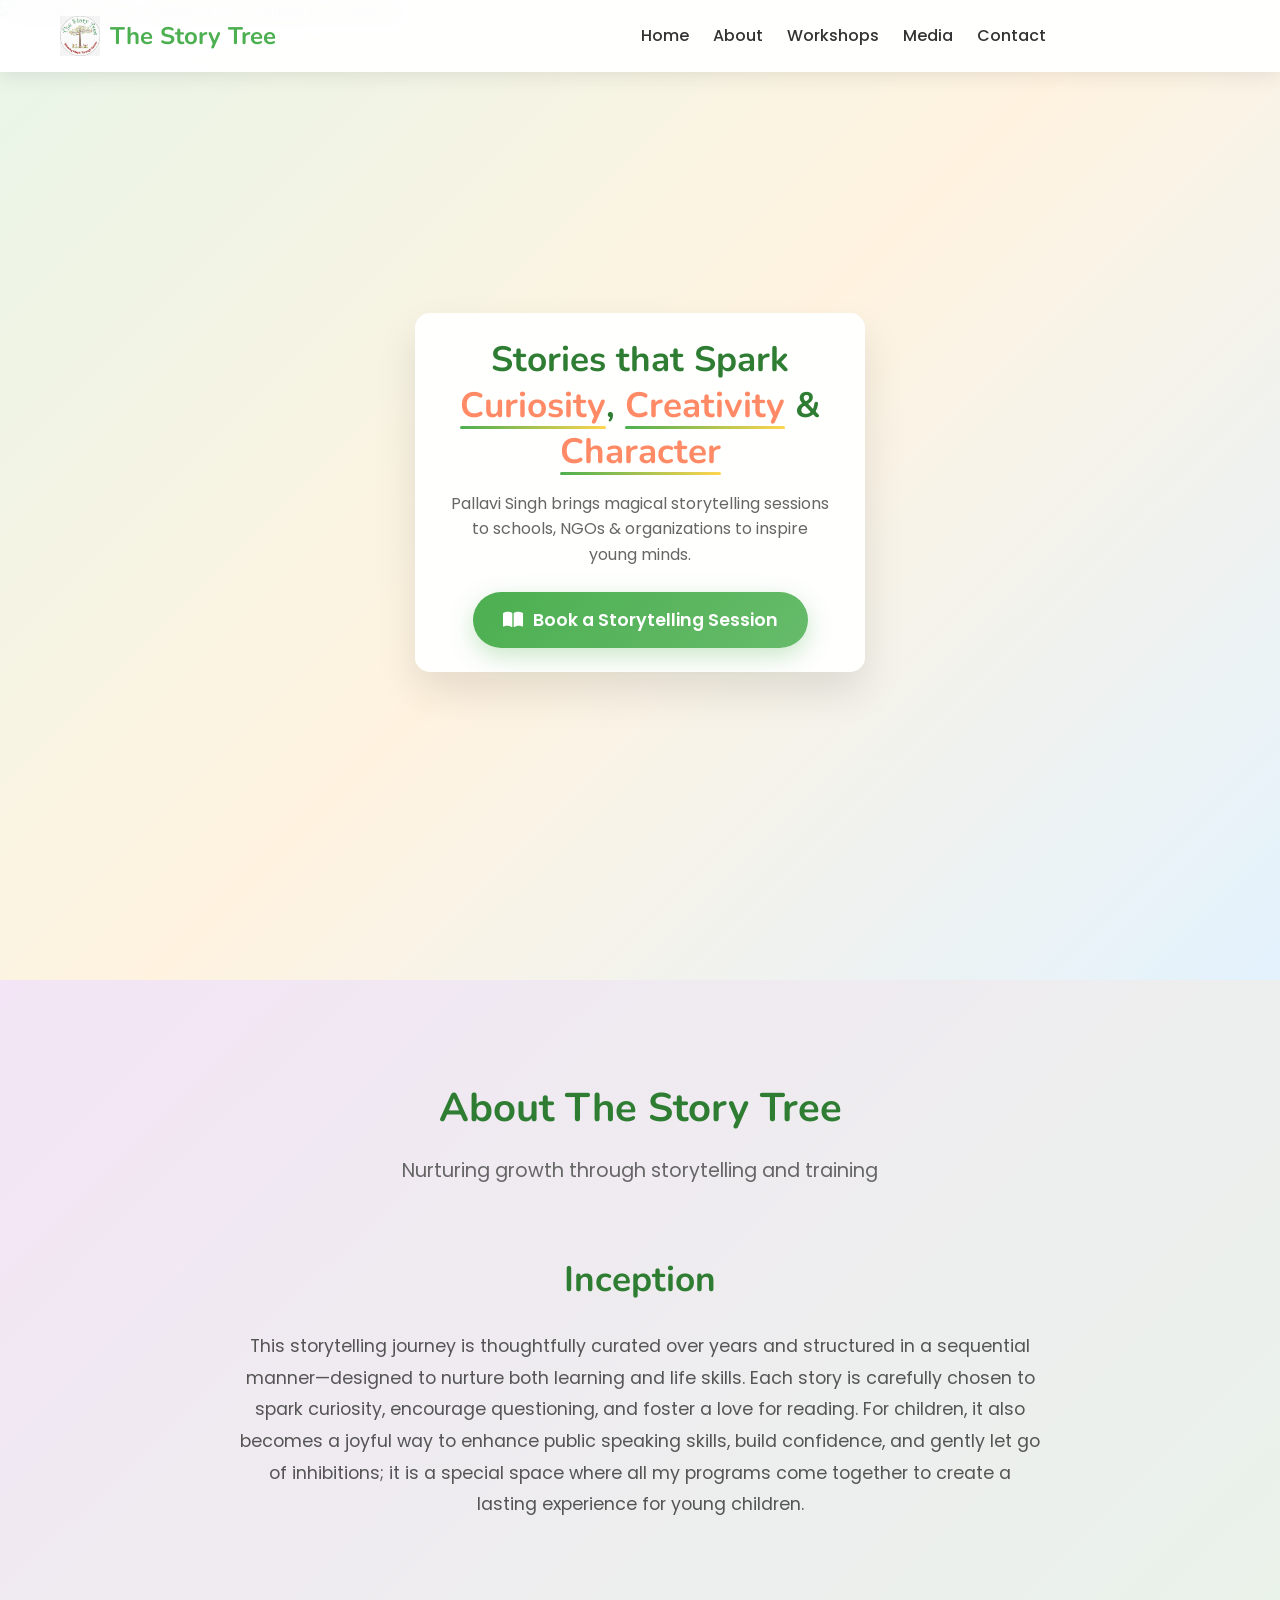
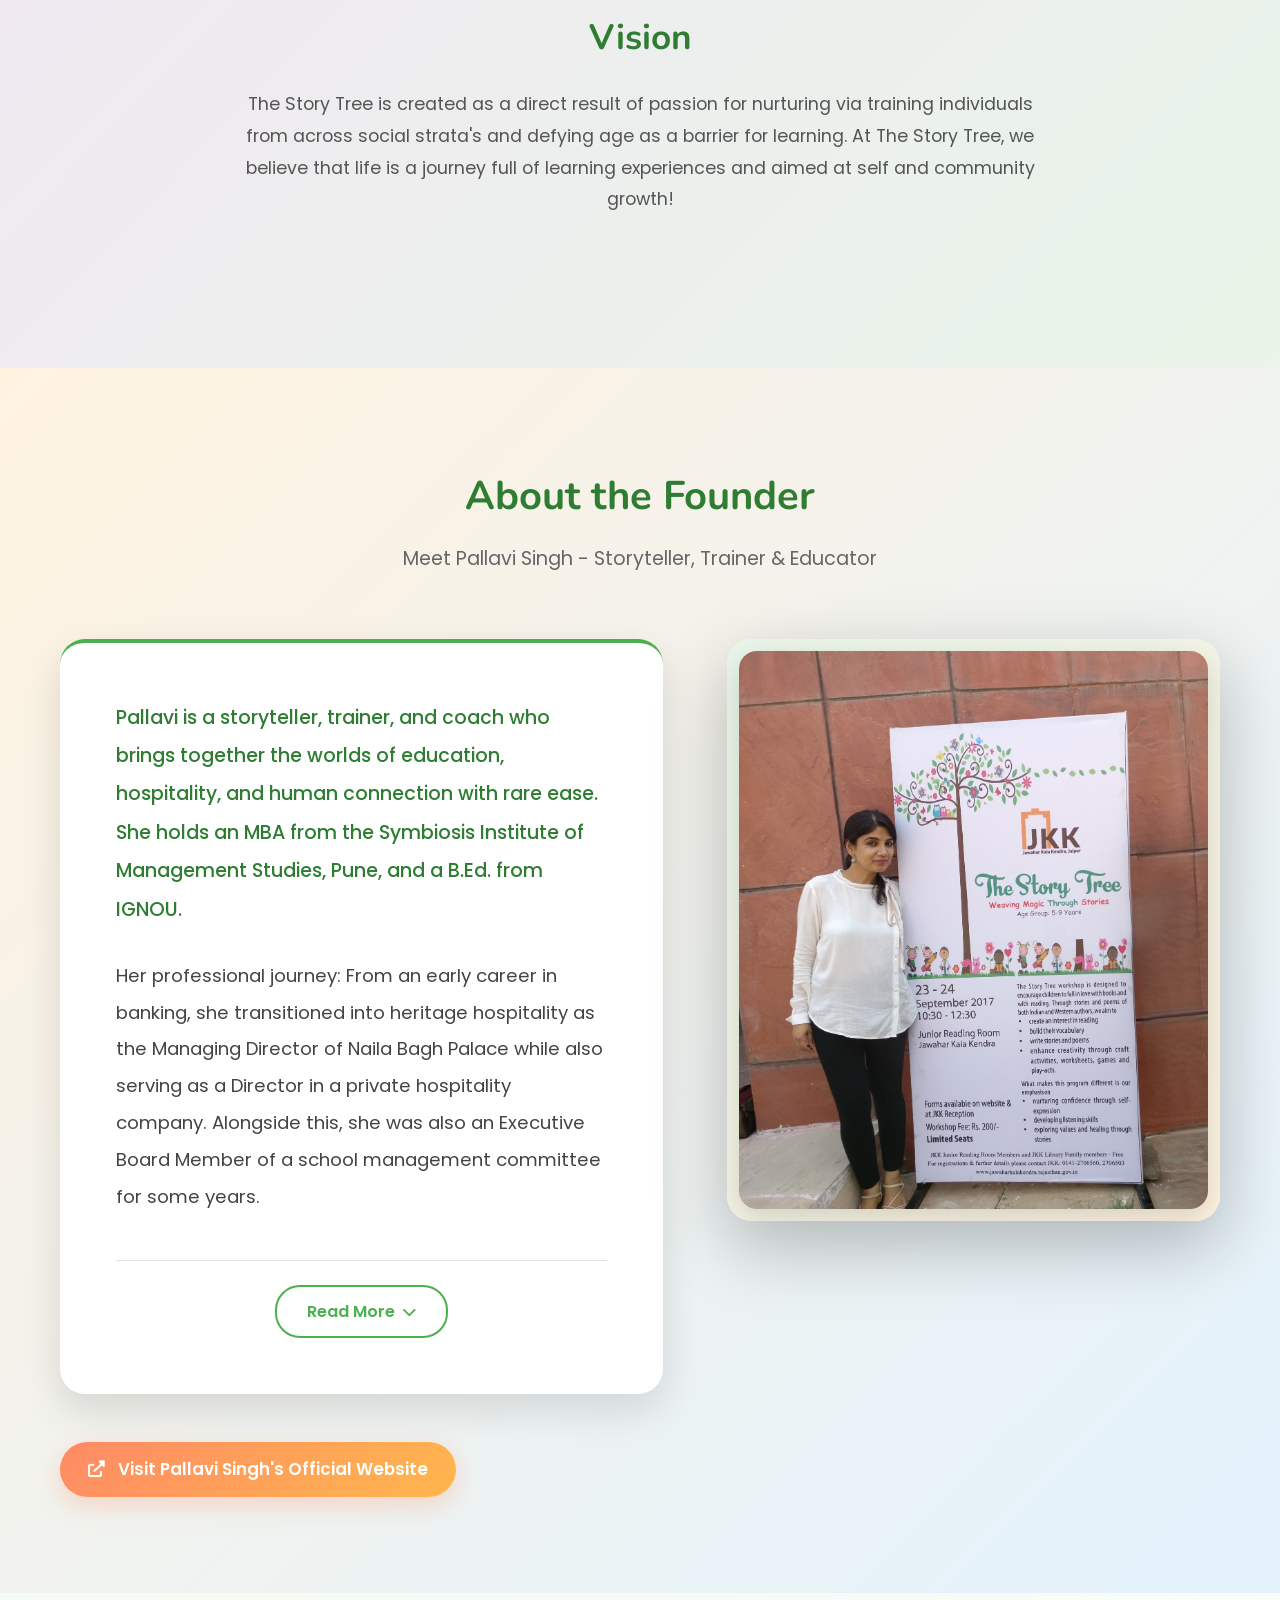
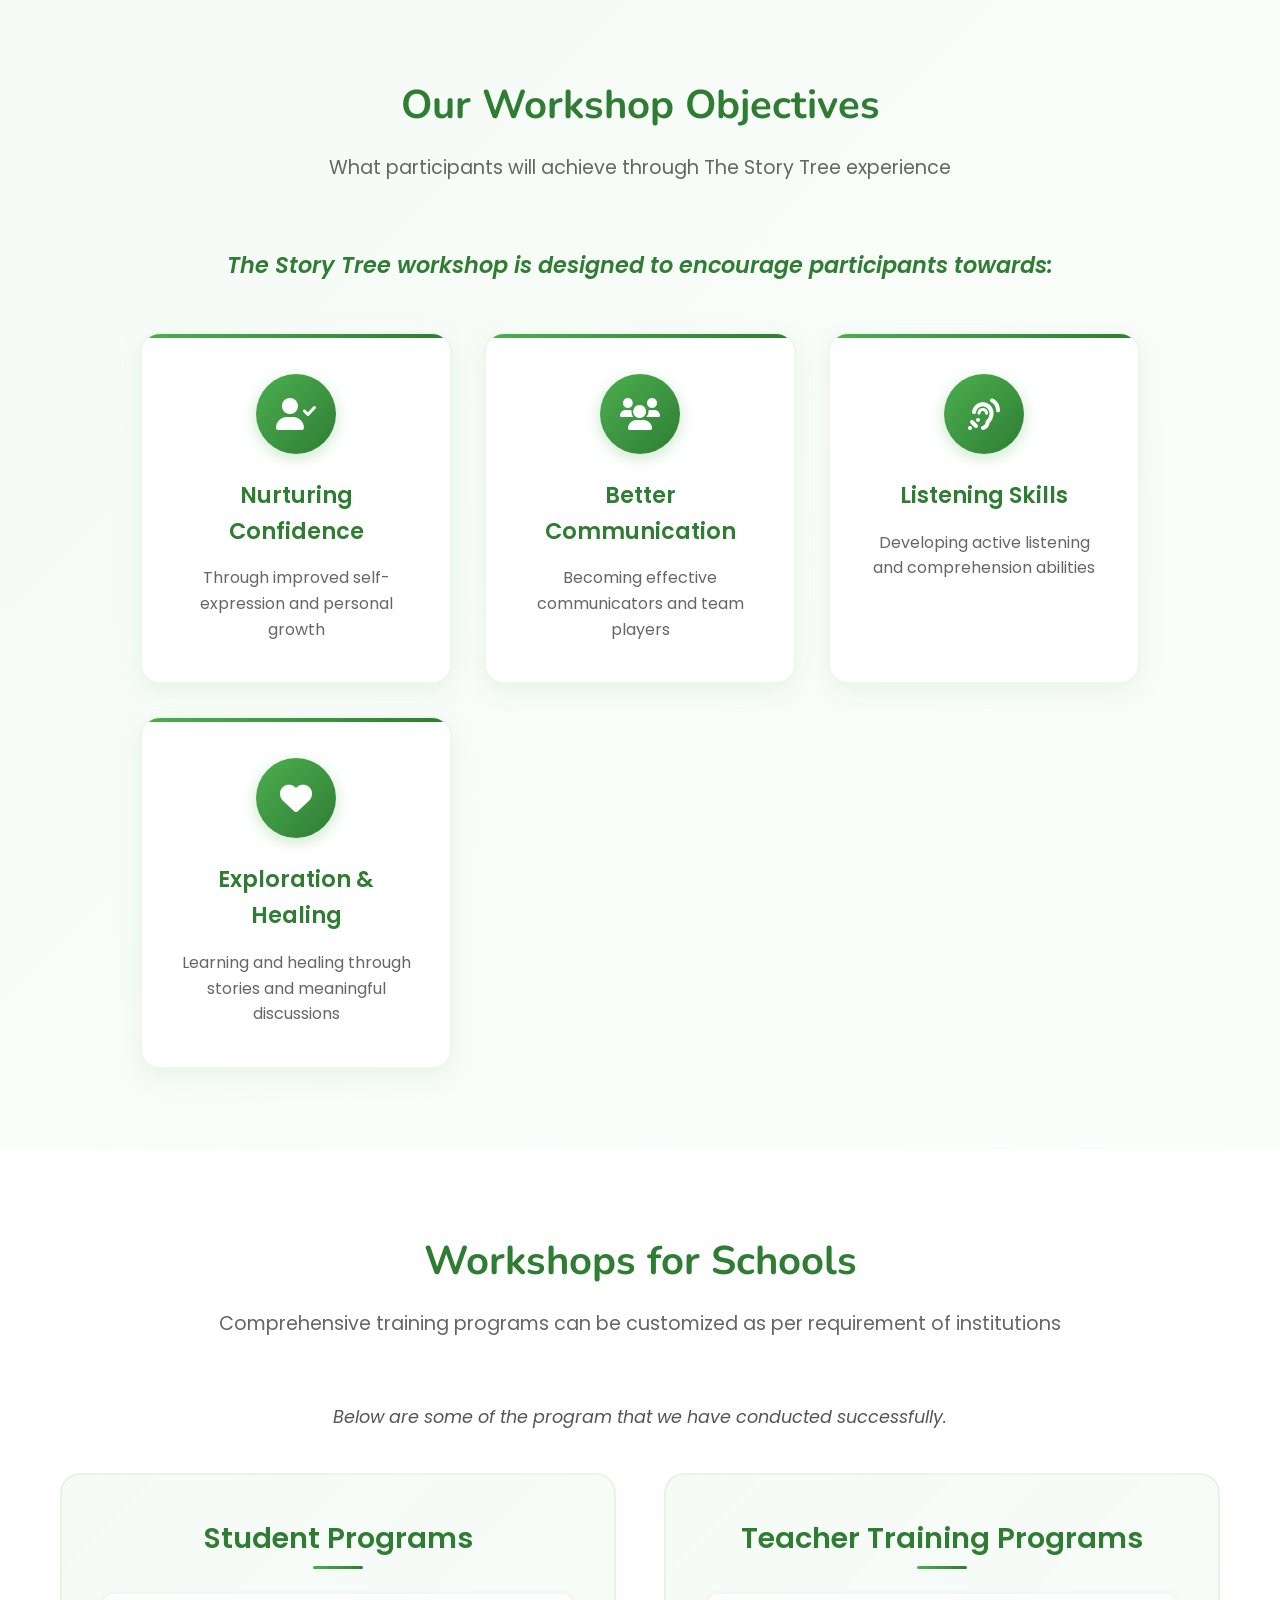
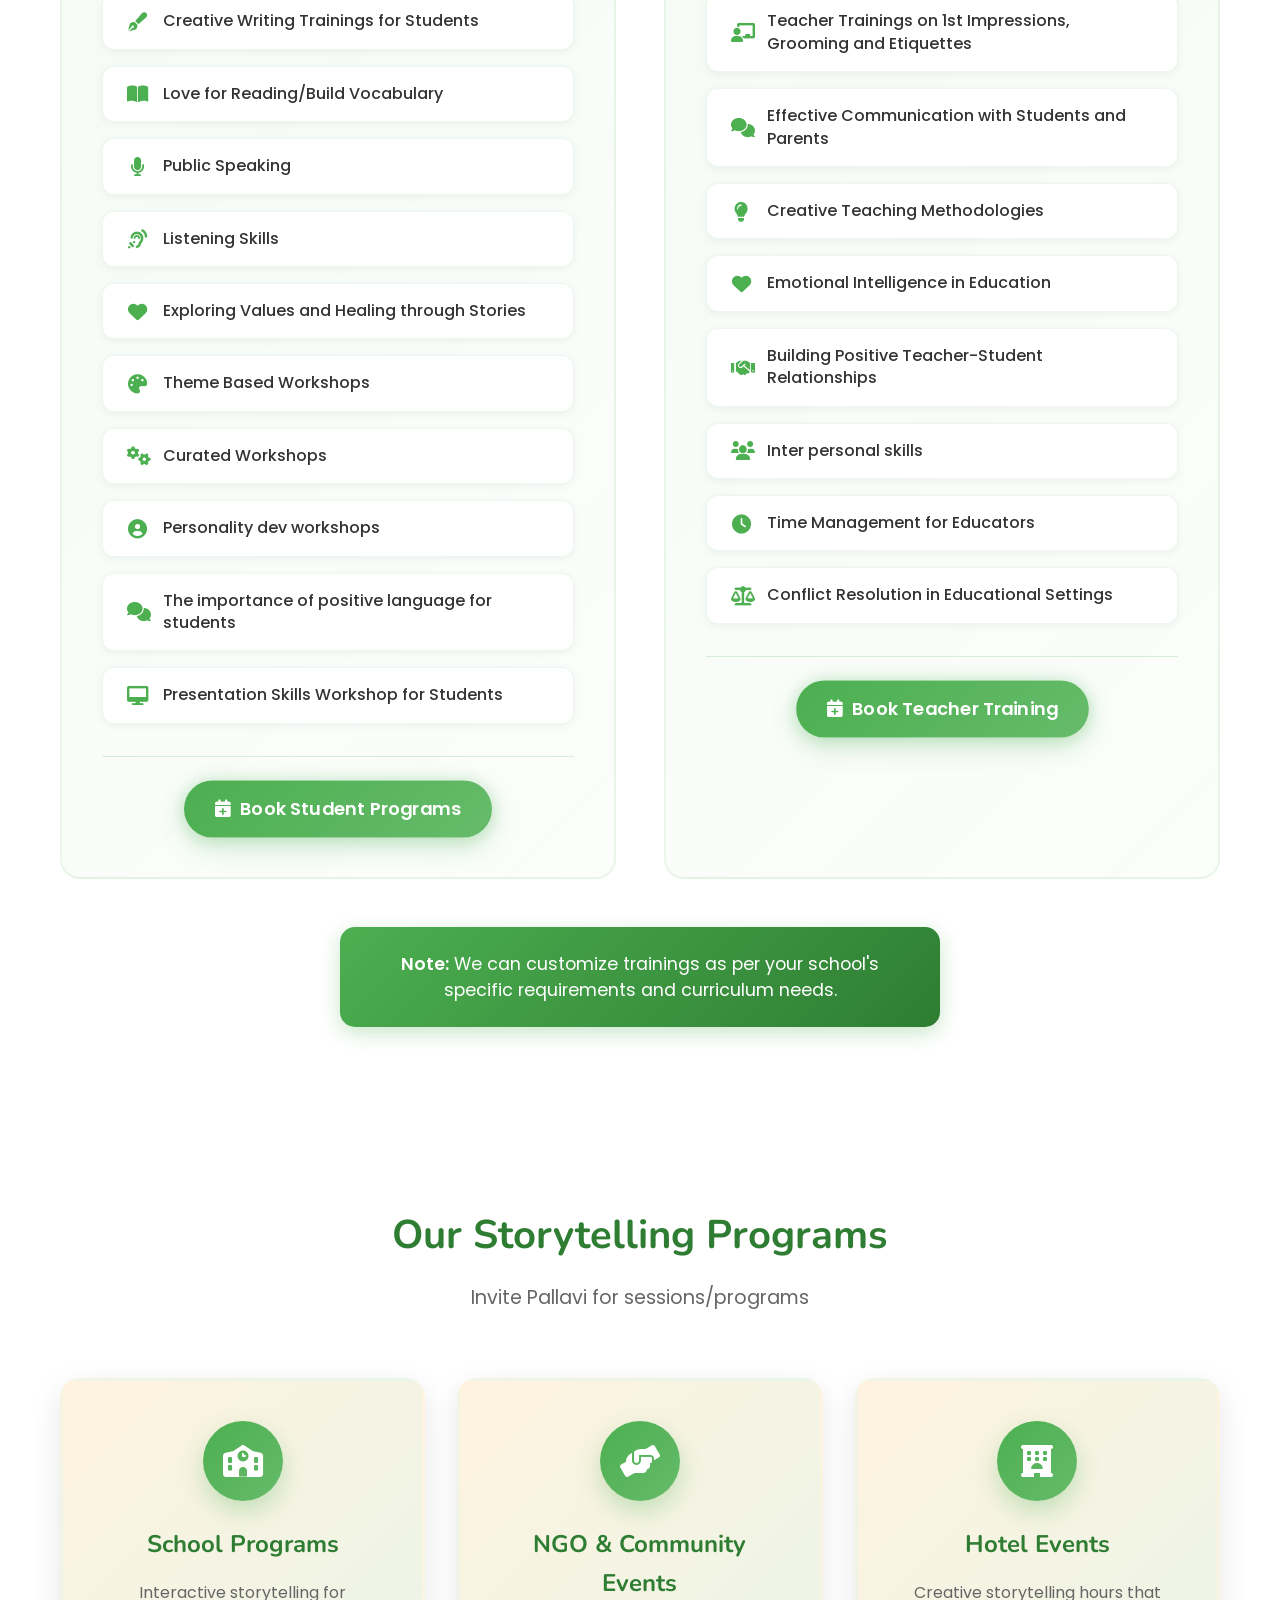
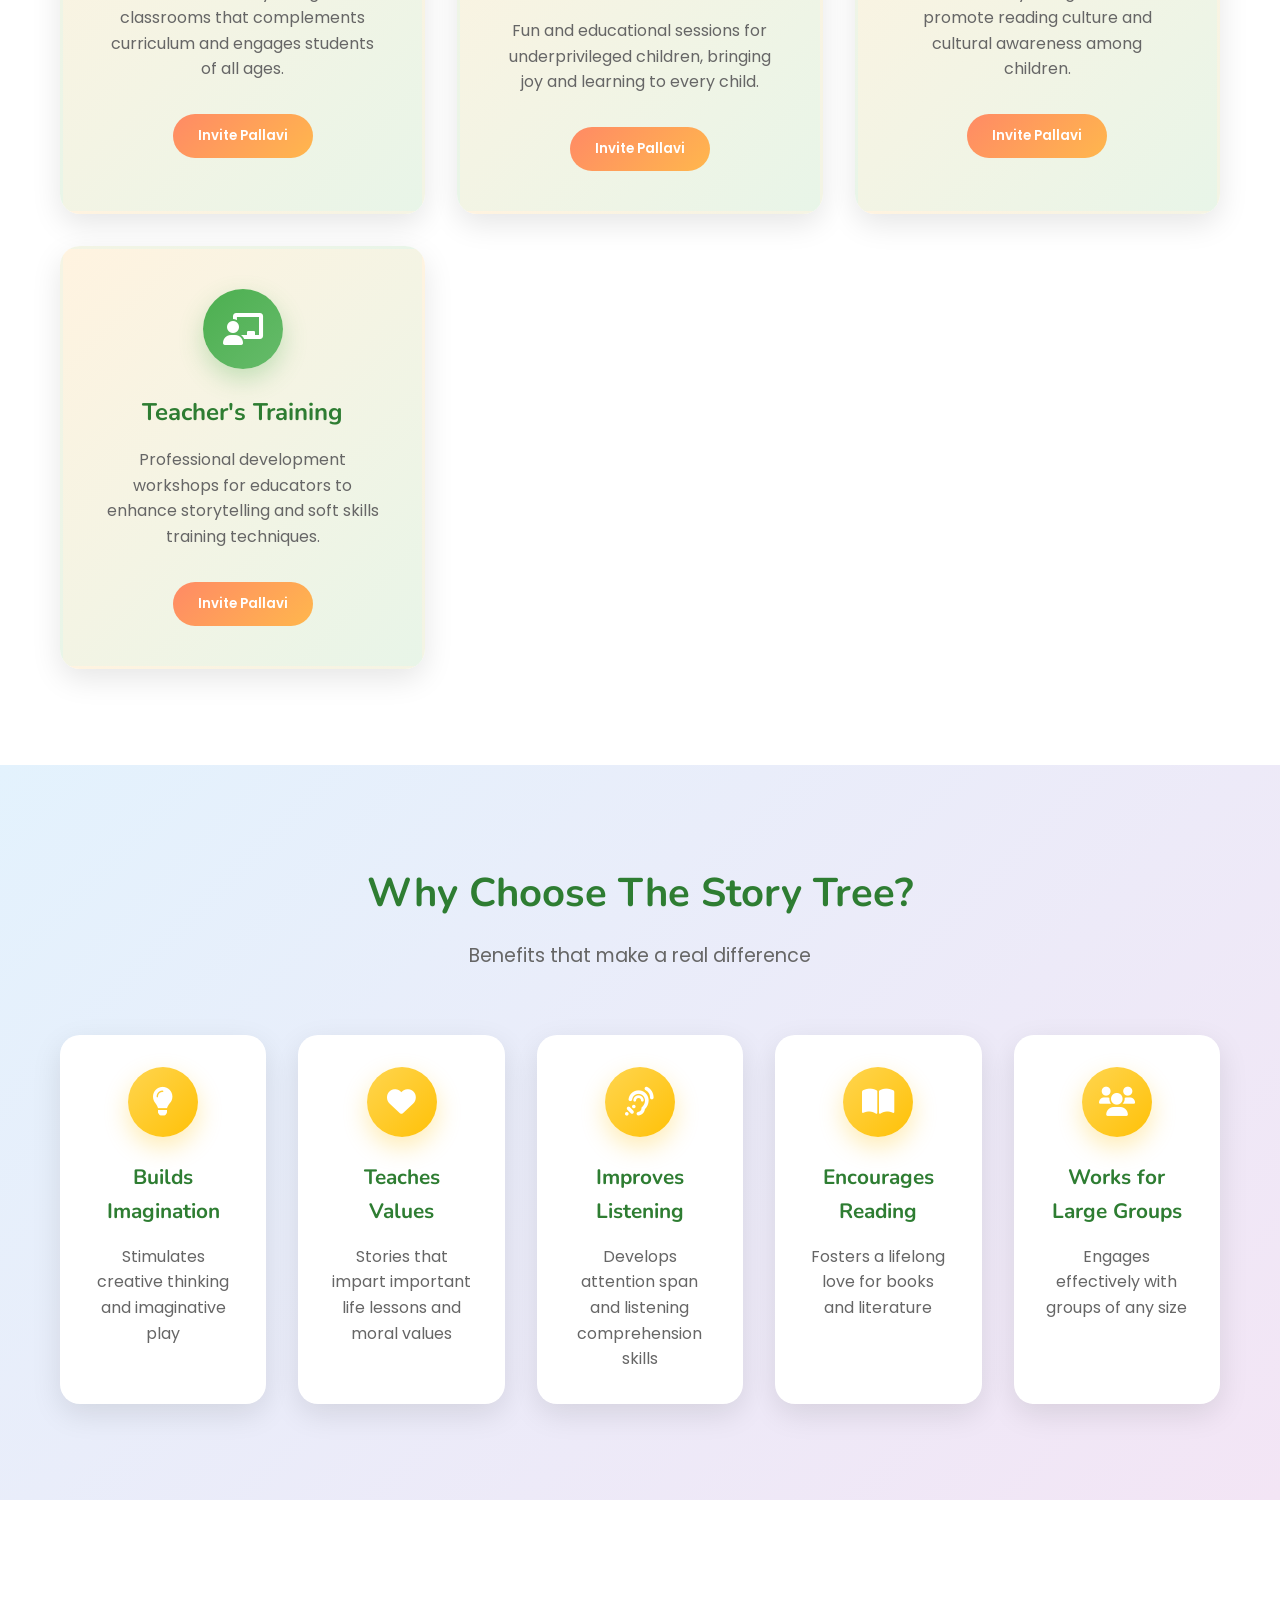
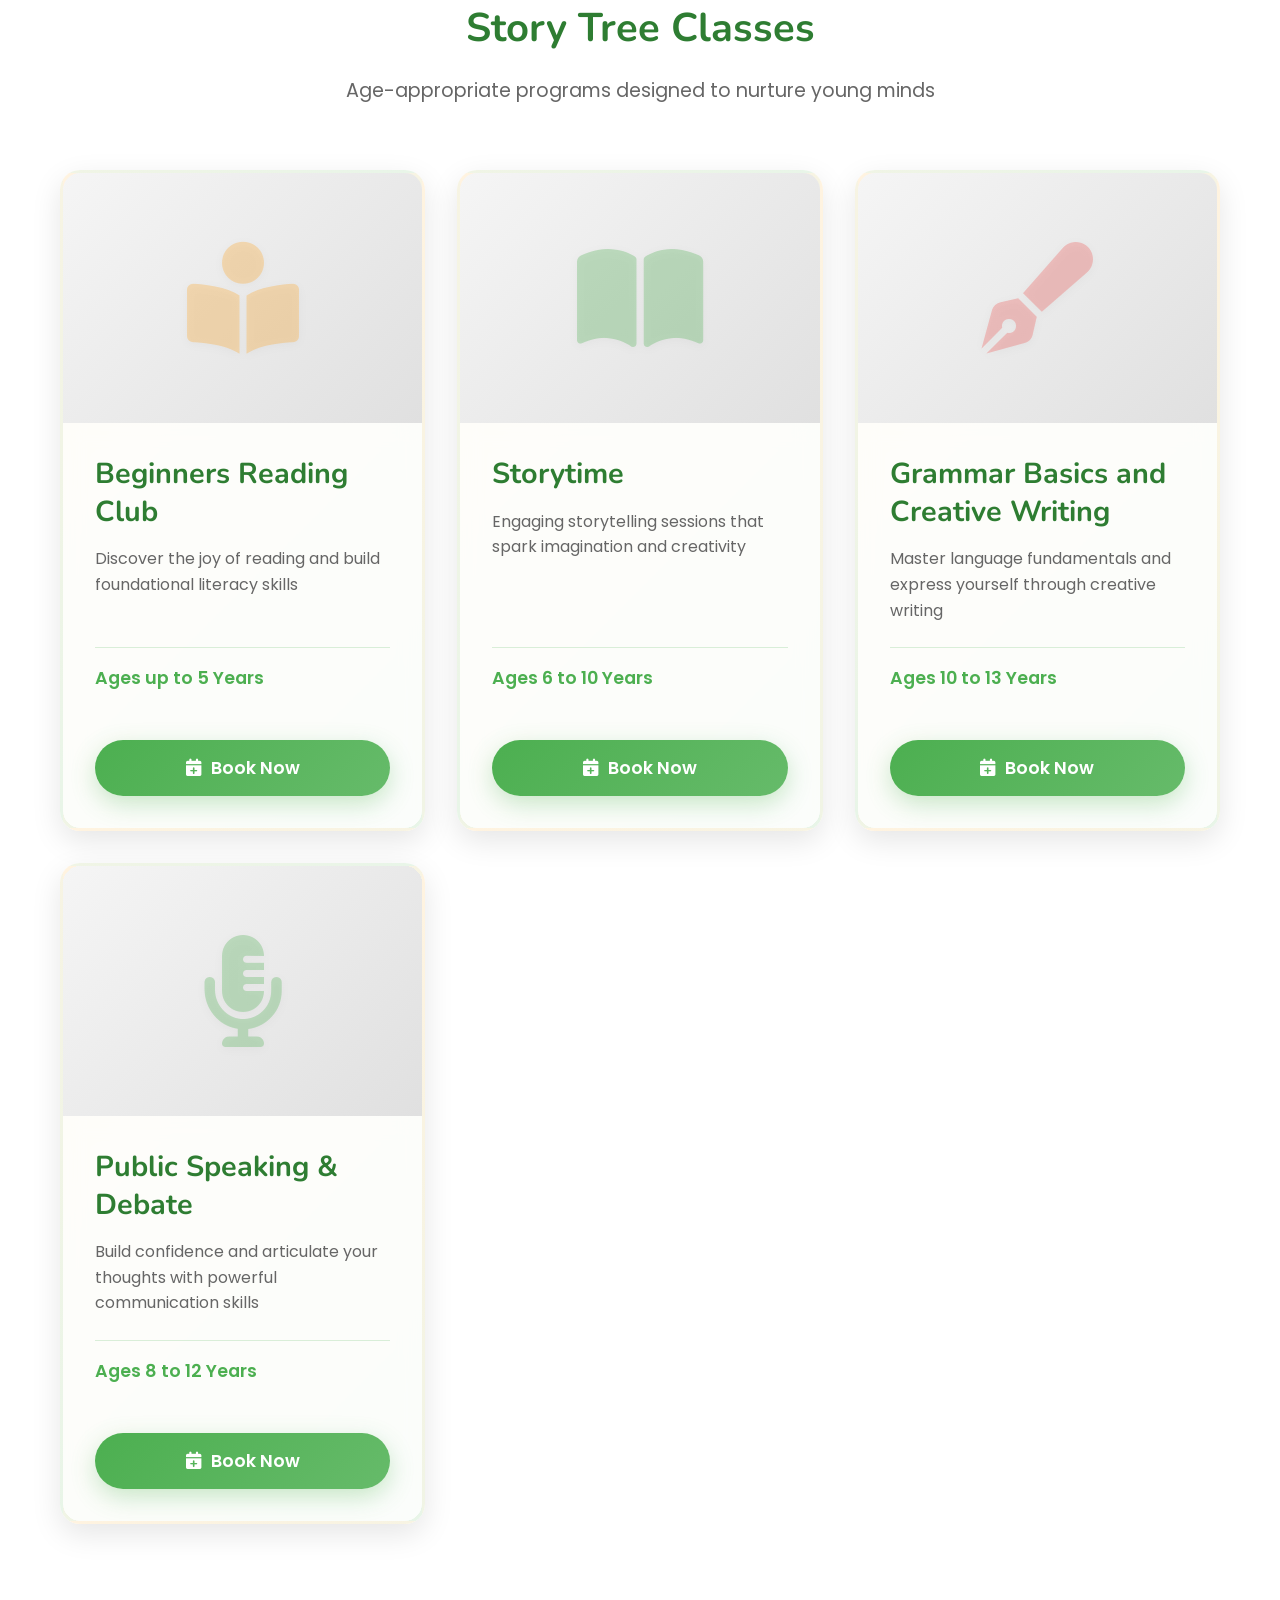
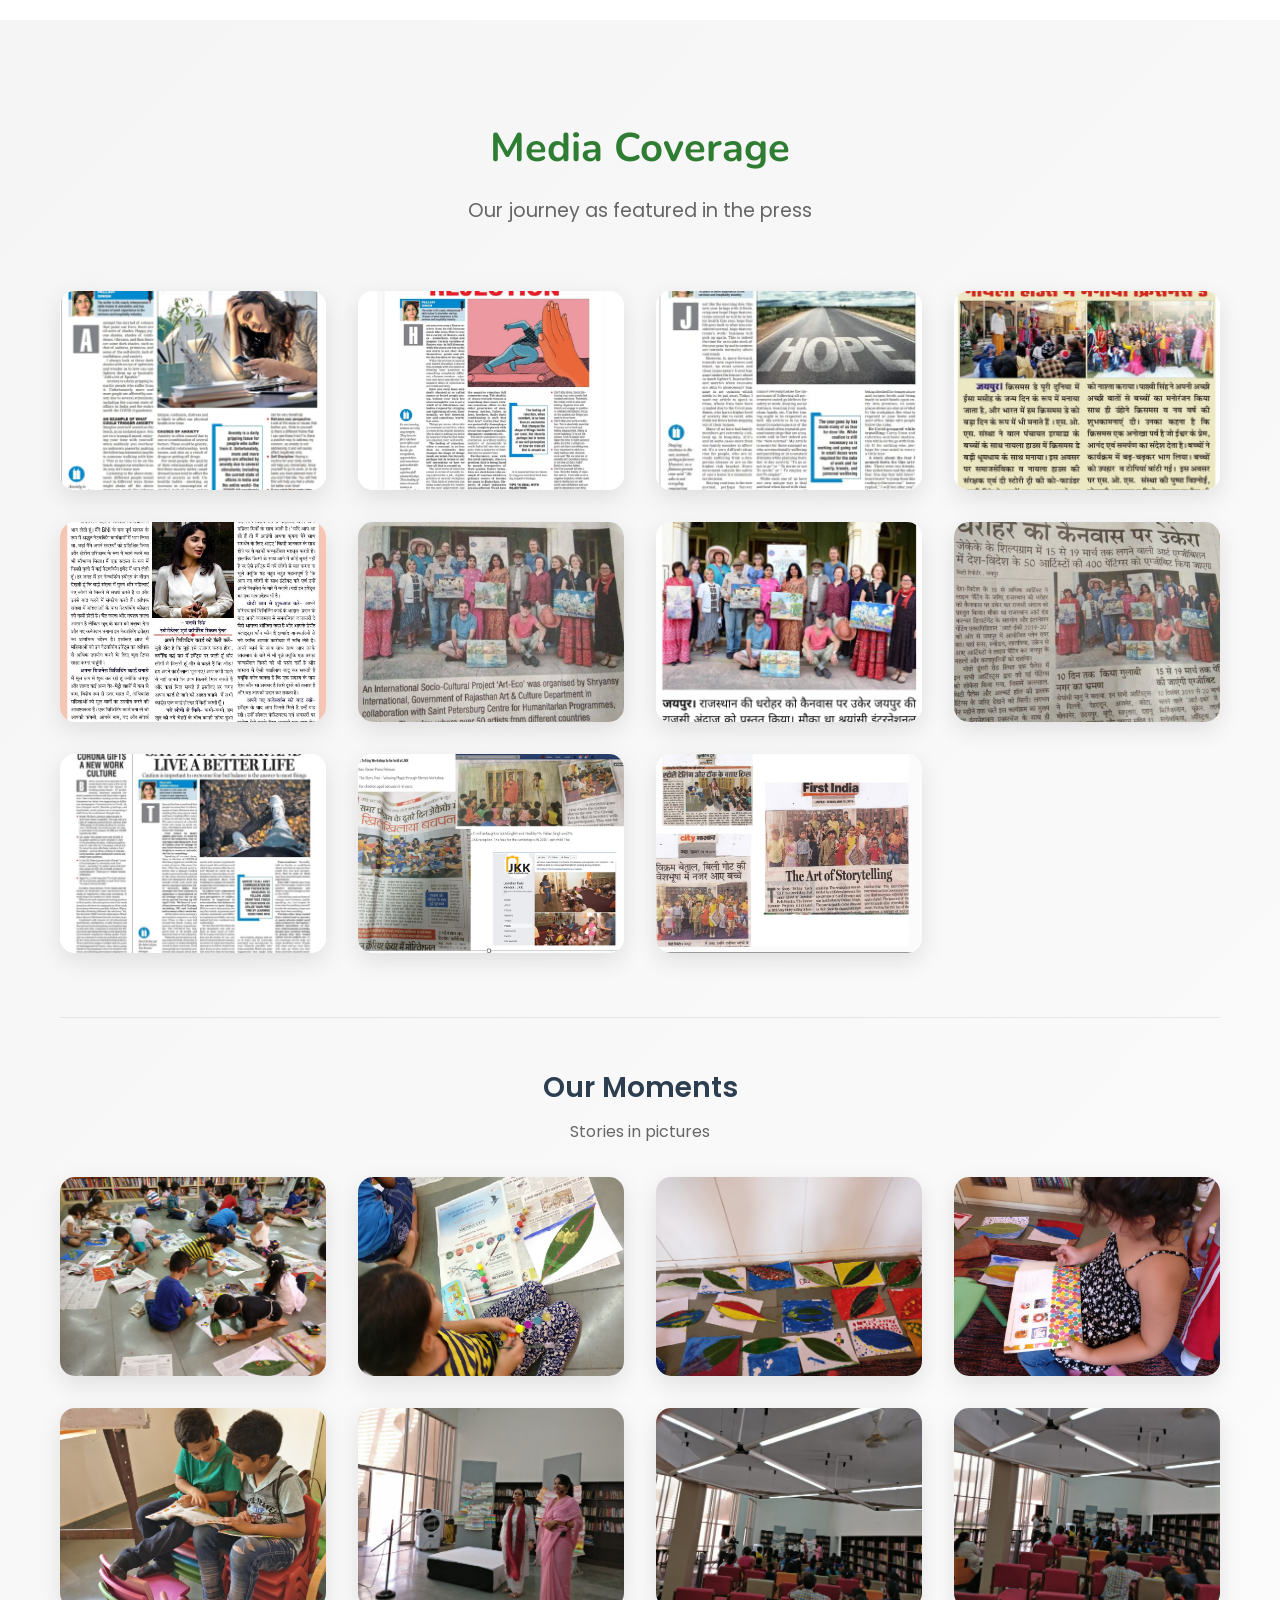
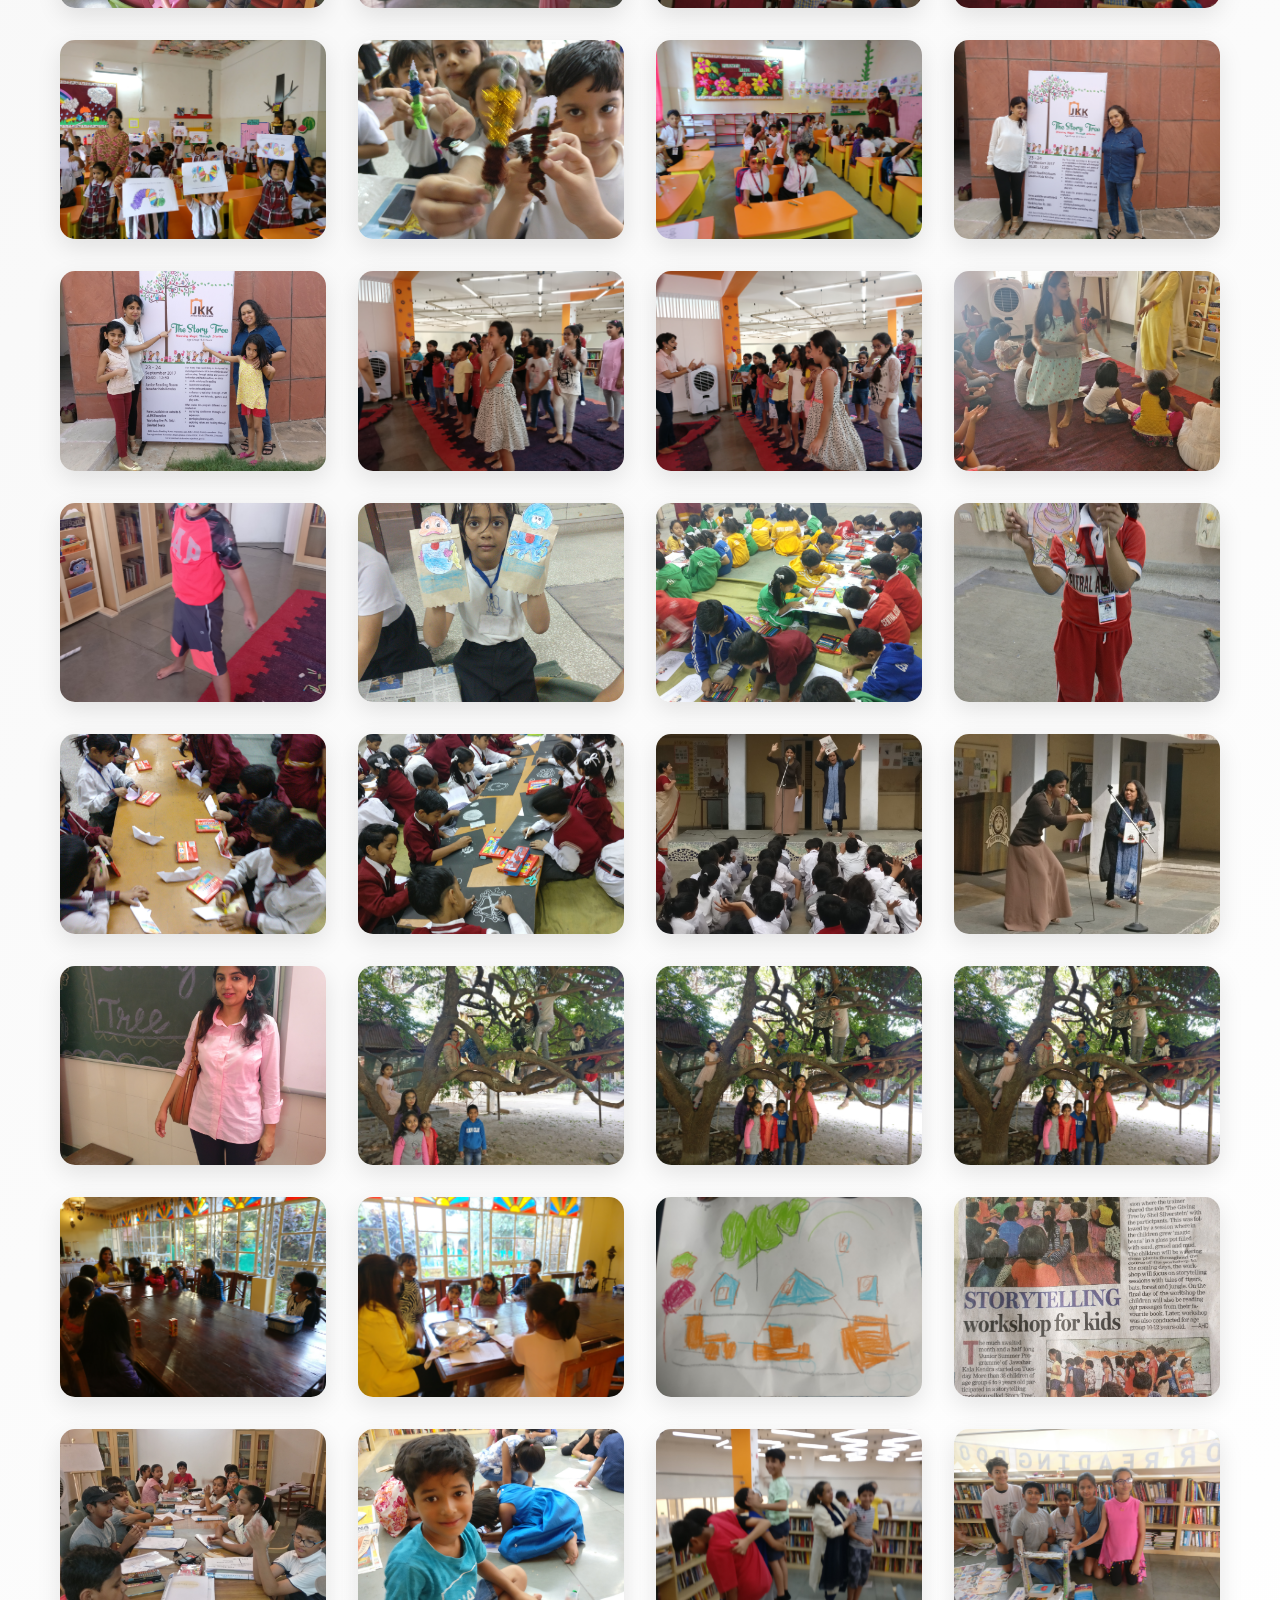
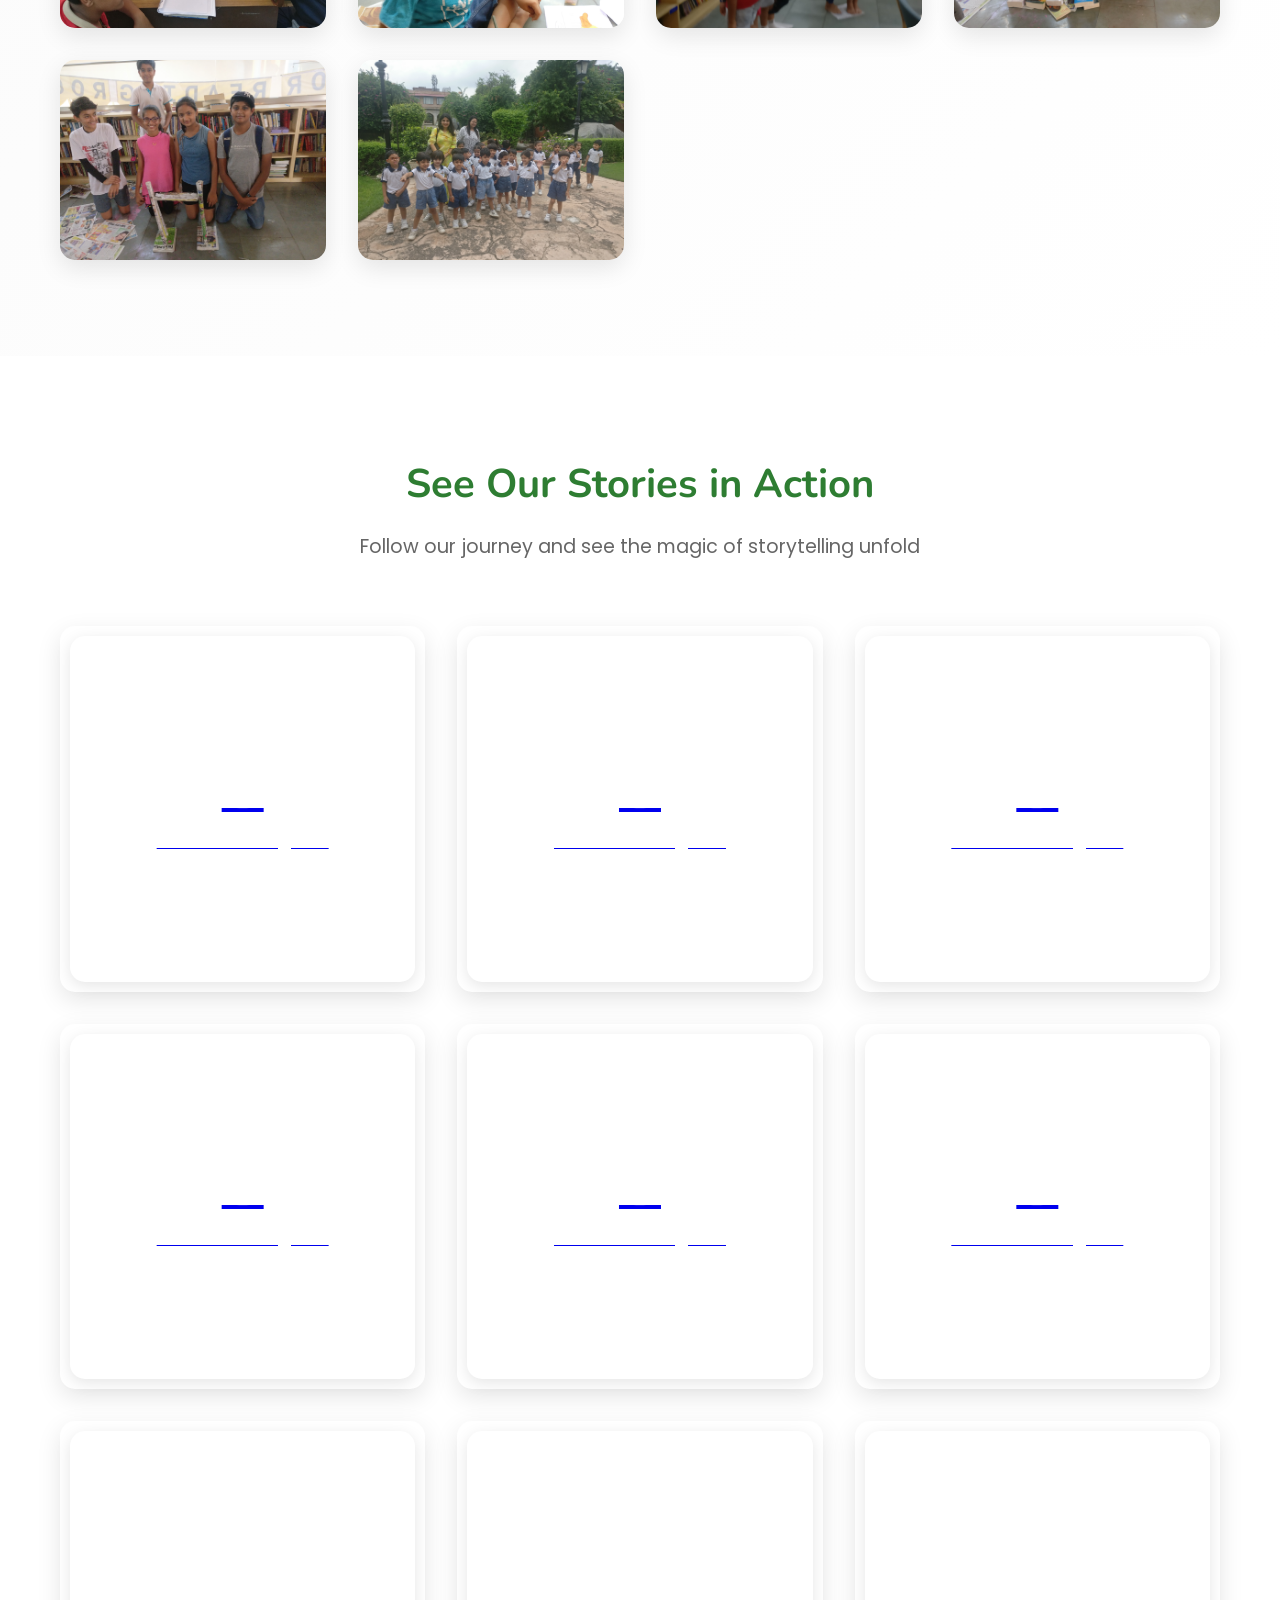
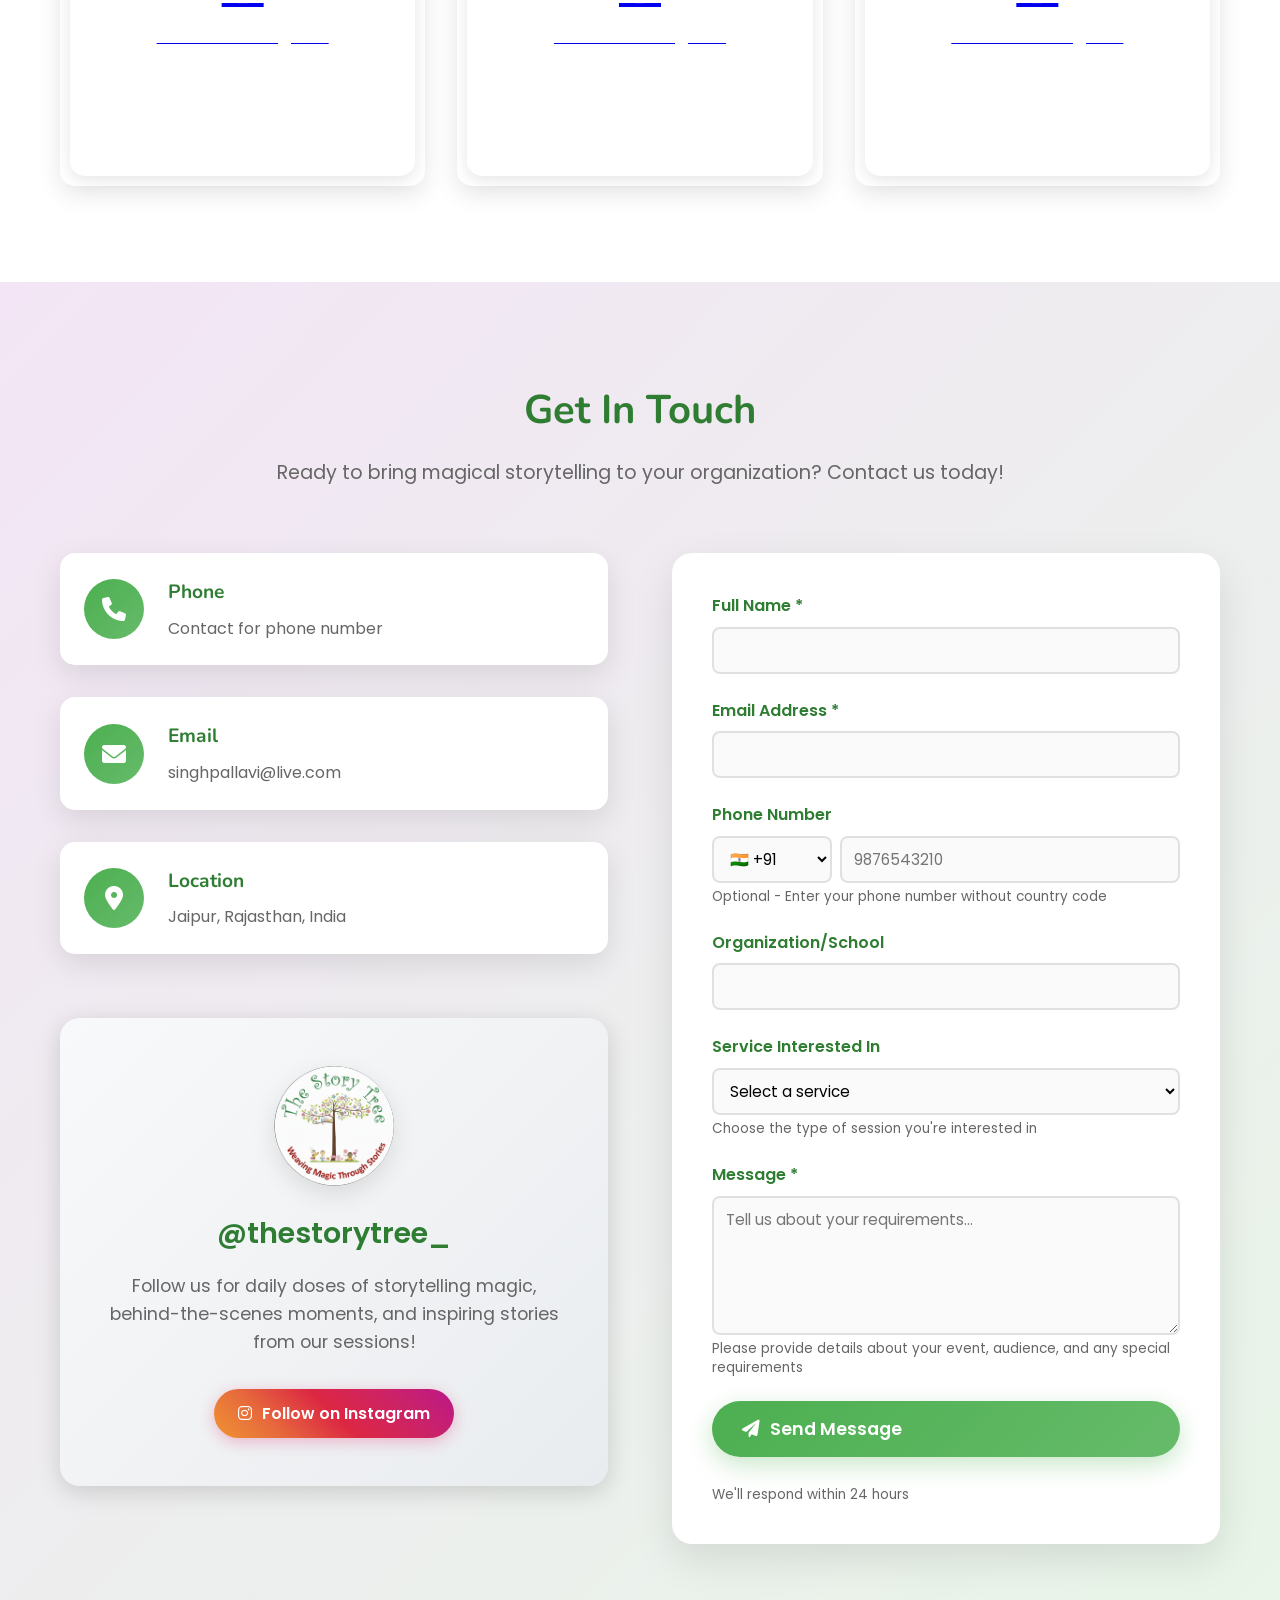
==== commit a7334646: "Update navigation: remove Founder/Objectives/Programs/Classes/Instagram links, adjust nav positionin" ====
--- a/index.html
+++ b/index.html
@@ -132,13 +132,8 @@
             <div class="nav-menu" id="nav-menu" role="menubar">
                 <a href="#home" class="nav-link" role="menuitem" aria-label="Go to Home section">Home</a>
                 <a href="#about" class="nav-link" role="menuitem" aria-label="Go to About section">About</a>
-                <a href="#founder" class="nav-link" role="menuitem" aria-label="Go to About the Founder section">Founder</a>
-                <a href="#objective" class="nav-link" role="menuitem" aria-label="Go to Objective section">Objectives</a>
                 <a href="#school-workshops" class="nav-link" role="menuitem" aria-label="Go to School Workshops section">Workshops</a>
-                <a href="#programs" class="nav-link" role="menuitem" aria-label="Go to Programs section">Programs</a>
-                <a href="#story-tree-classes" class="nav-link" role="menuitem" aria-label="Go to Story Tree Classes section">Classes</a>
                 <a href="#media-coverage" class="nav-link" role="menuitem" aria-label="Go to Media Coverage section">Media</a>
-                <a href="#instagram" class="nav-link" role="menuitem" aria-label="Go to Instagram section">Instagram</a>
                 <a href="#contact" class="nav-link" role="menuitem" aria-label="Go to Contact section">Contact</a>
             </div>
             <button class="hamburger" id="hamburger" aria-label="Toggle mobile menu" aria-expanded="false" aria-controls="nav-menu">
@@ -646,10 +641,10 @@
                     <div class="media-item" onclick="openLightbox(12)"><img src="1st 40 pictures/IMG_20170522_103122.jpg" alt="Our moment" class="media-image" loading="lazy"></div>
                     <div class="media-item" onclick="openLightbox(13)"><img src="1st 40 pictures/IMG_20170522_103910.jpg" alt="Our moment" class="media-image" loading="lazy"></div>
                     <div class="media-item" onclick="openLightbox(14)"><img src="1st 40 pictures/IMG_20170522_110011.jpg" alt="Our moment" class="media-image" loading="lazy"></div>
-                    <div class="media-item" onclick="openLightbox(17)"><img src="1st 40 pictures/IMG_20170524_110103.jpg" alt="Our moment" class="media-image" loading="lazy"></div>
-                    <div class="media-item" onclick="openLightbox(15)"><img src="1st 40 pictures/IMG_20170530_092312.jpg" alt="Our moment" class="media-image" loading="lazy"></div>
-                    <div class="media-item" onclick="openLightbox(16)"><img src="1st 40 pictures/IMG_20170530_092647.jpg" alt="Our moment" class="media-image" loading="lazy"></div>
-                    <div class="media-item" onclick="openLightbox(17)"><img src="1st 40 pictures/IMG_20170530_092651.jpg" alt="Our moment" class="media-image" loading="lazy"></div>
+                    <div class="media-item" onclick="openLightbox(15)"><img src="1st 40 pictures/IMG_20170524_110103.jpg" alt="Our moment" class="media-image" loading="lazy"></div>
+                    <div class="media-item" onclick="openLightbox(16)"><img src="1st 40 pictures/IMG_20170530_092312.jpg" alt="Our moment" class="media-image" loading="lazy"></div>
+                    <div class="media-item" onclick="openLightbox(17)"><img src="1st 40 pictures/IMG_20170530_092647.jpg" alt="Our moment" class="media-image" loading="lazy"></div>
+                    <div class="media-item" onclick="openLightbox(18)"><img src="1st 40 pictures/IMG_20170530_092651.jpg" alt="Our moment" class="media-image" loading="lazy"></div>
                     <div class="media-item" onclick="openLightbox(18)"><img src="1st 40 pictures/IMG_20170808_103723.jpg" alt="Our moment" class="media-image" loading="lazy"></div>
                     <div class="media-item" onclick="openLightbox(19)"><img src="1st 40 pictures/IMG_20170908_105856_01.jpg" alt="Our moment" class="media-image" loading="lazy"></div>
                     <div class="media-item" onclick="openLightbox(20)"><img src="1st 40 pictures/IMG_20170915_095955.jpg" alt="Our moment" class="media-image" loading="lazy"></div>
--- a/styles.css
+++ b/styles.css
@@ -81,6 +81,10 @@
     display: flex;
     gap: 1.5rem;
     flex-wrap: wrap;
+    margin-left: auto;
+    margin-right: 0;
+    position: relative;
+    left: -15%;
 }
 
 .nav-link {
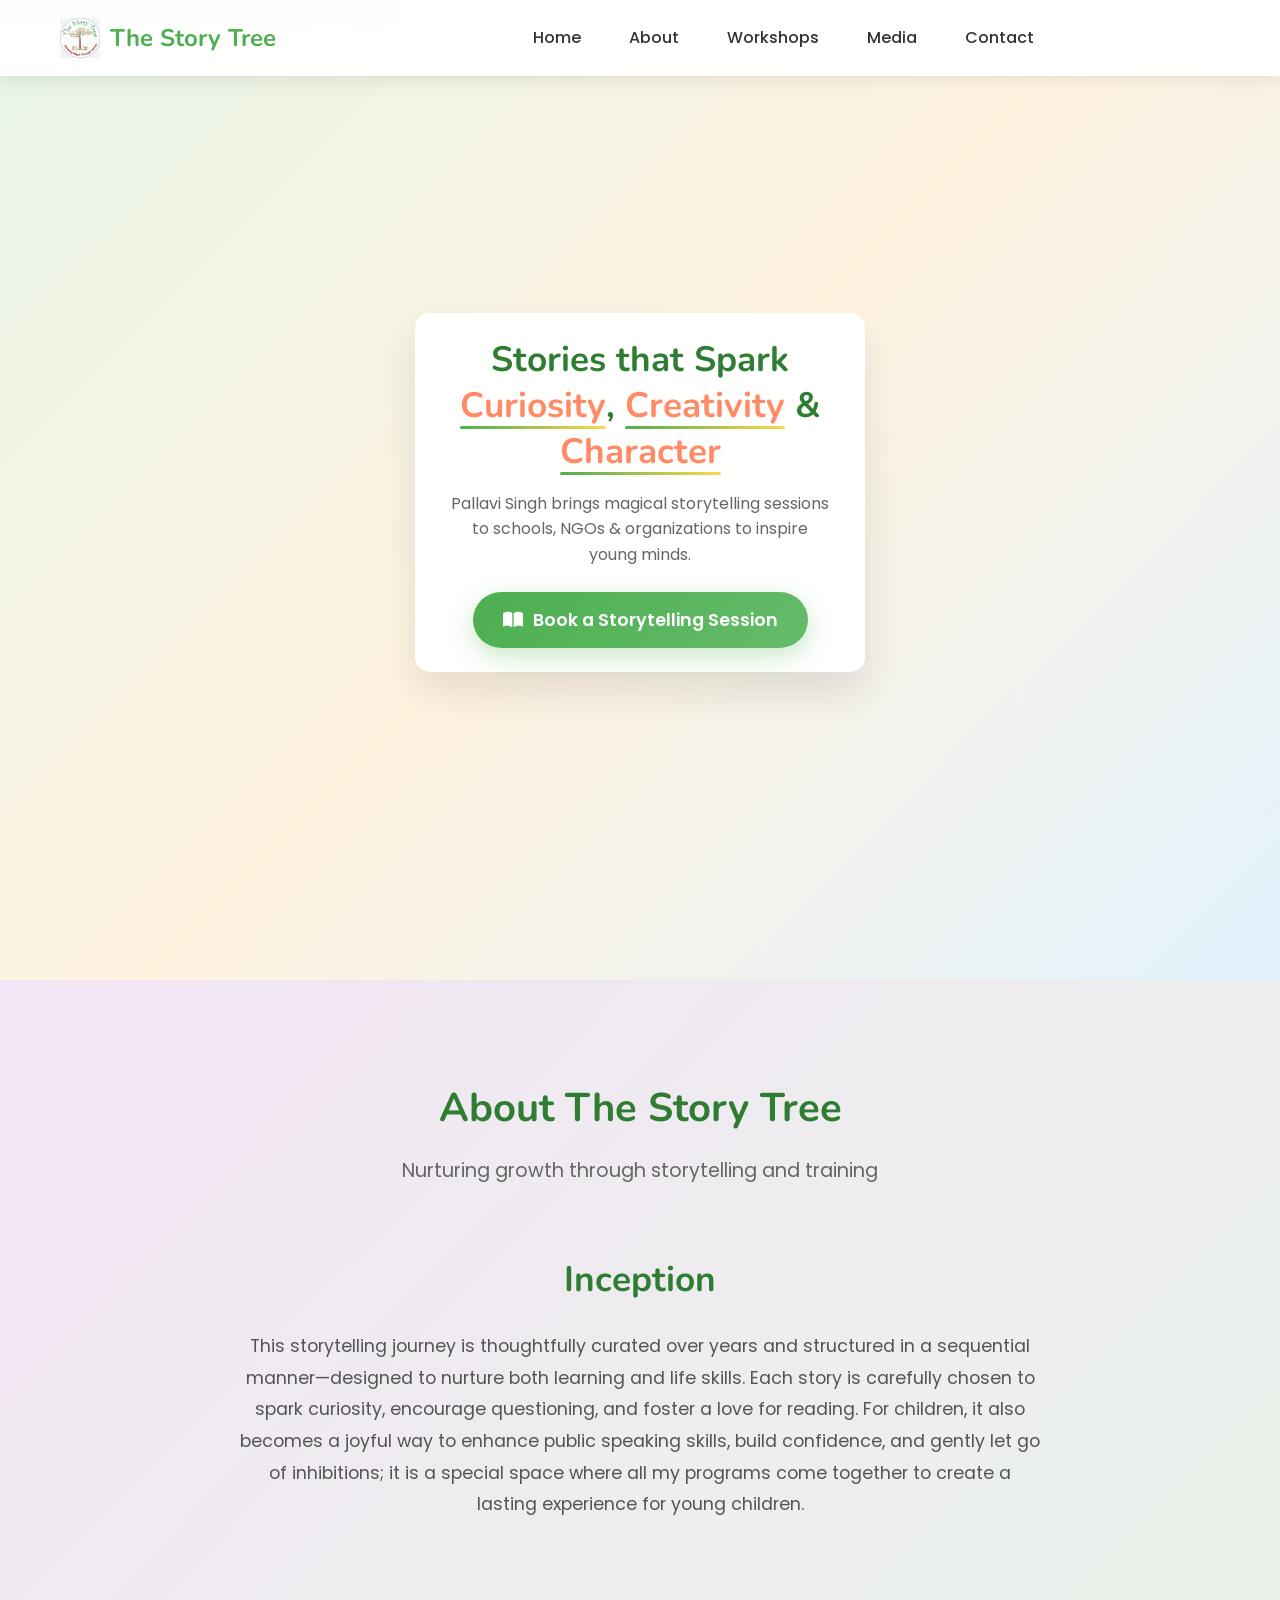
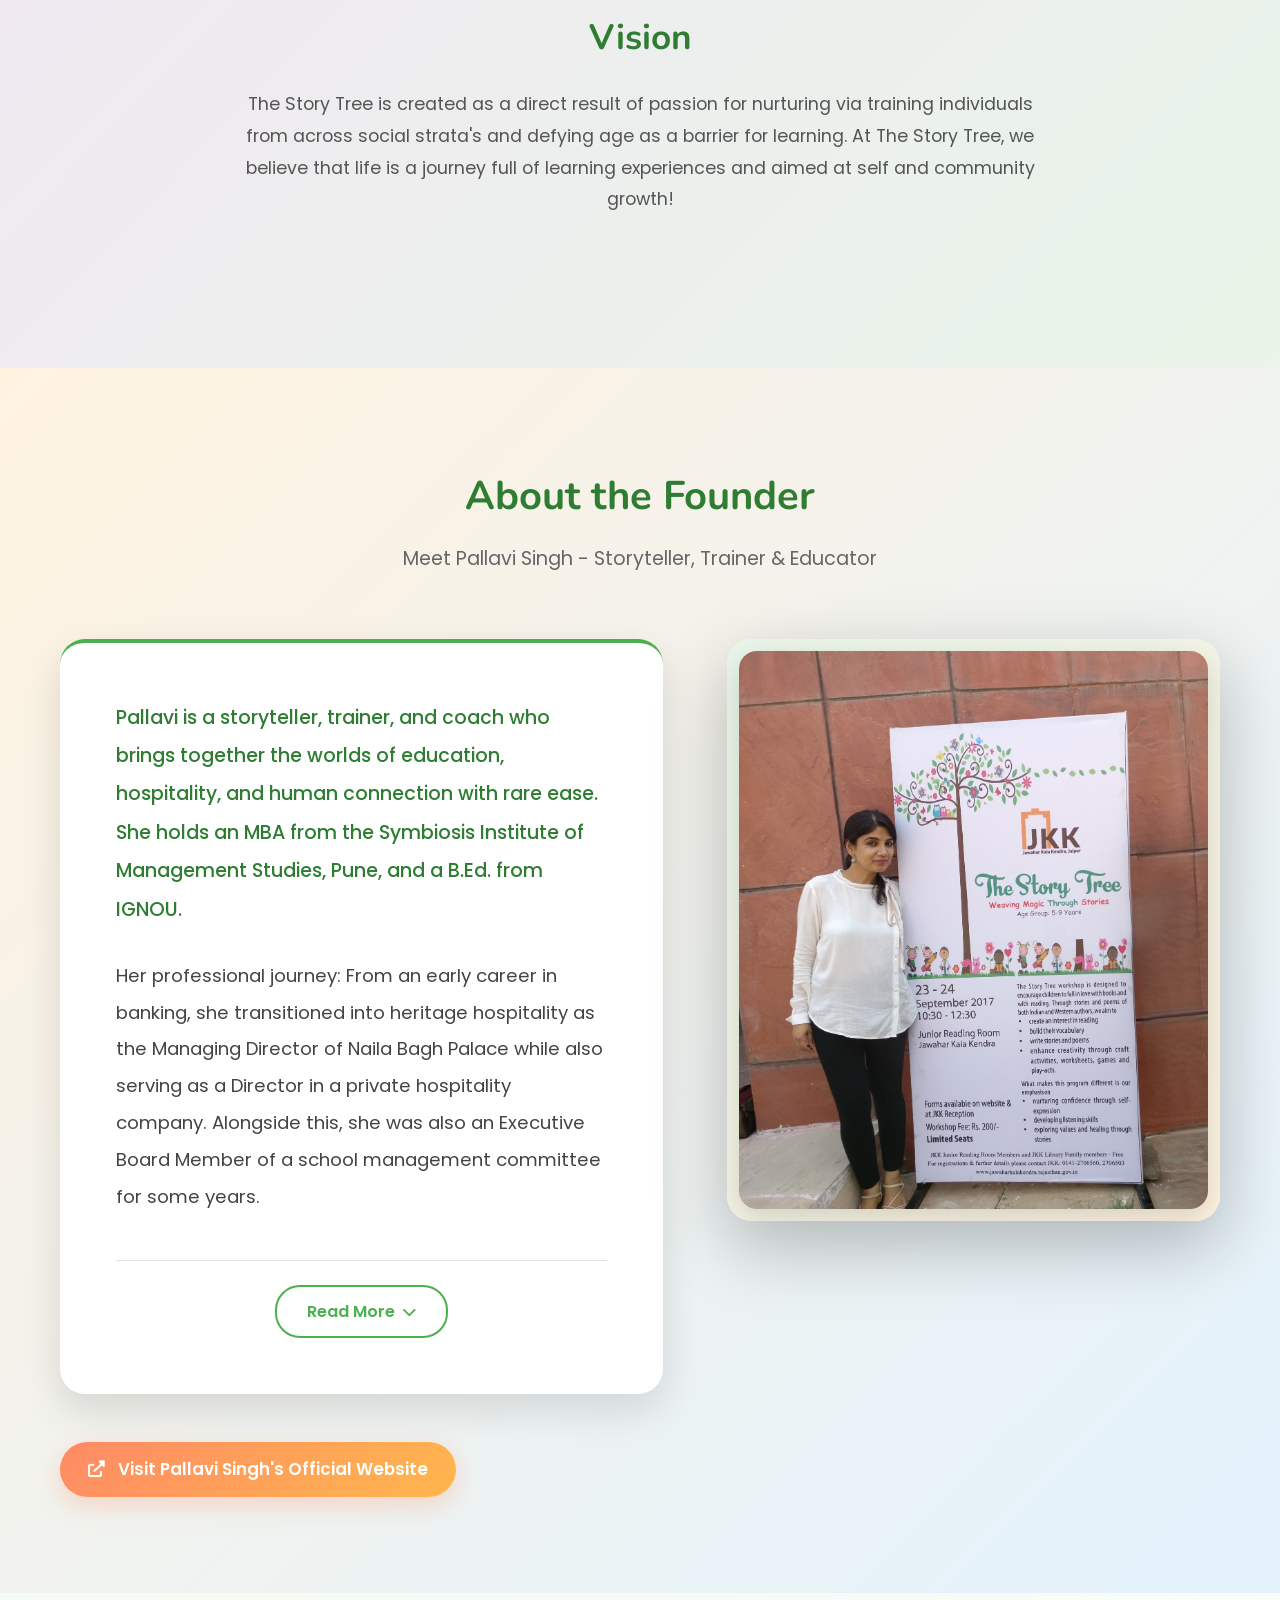
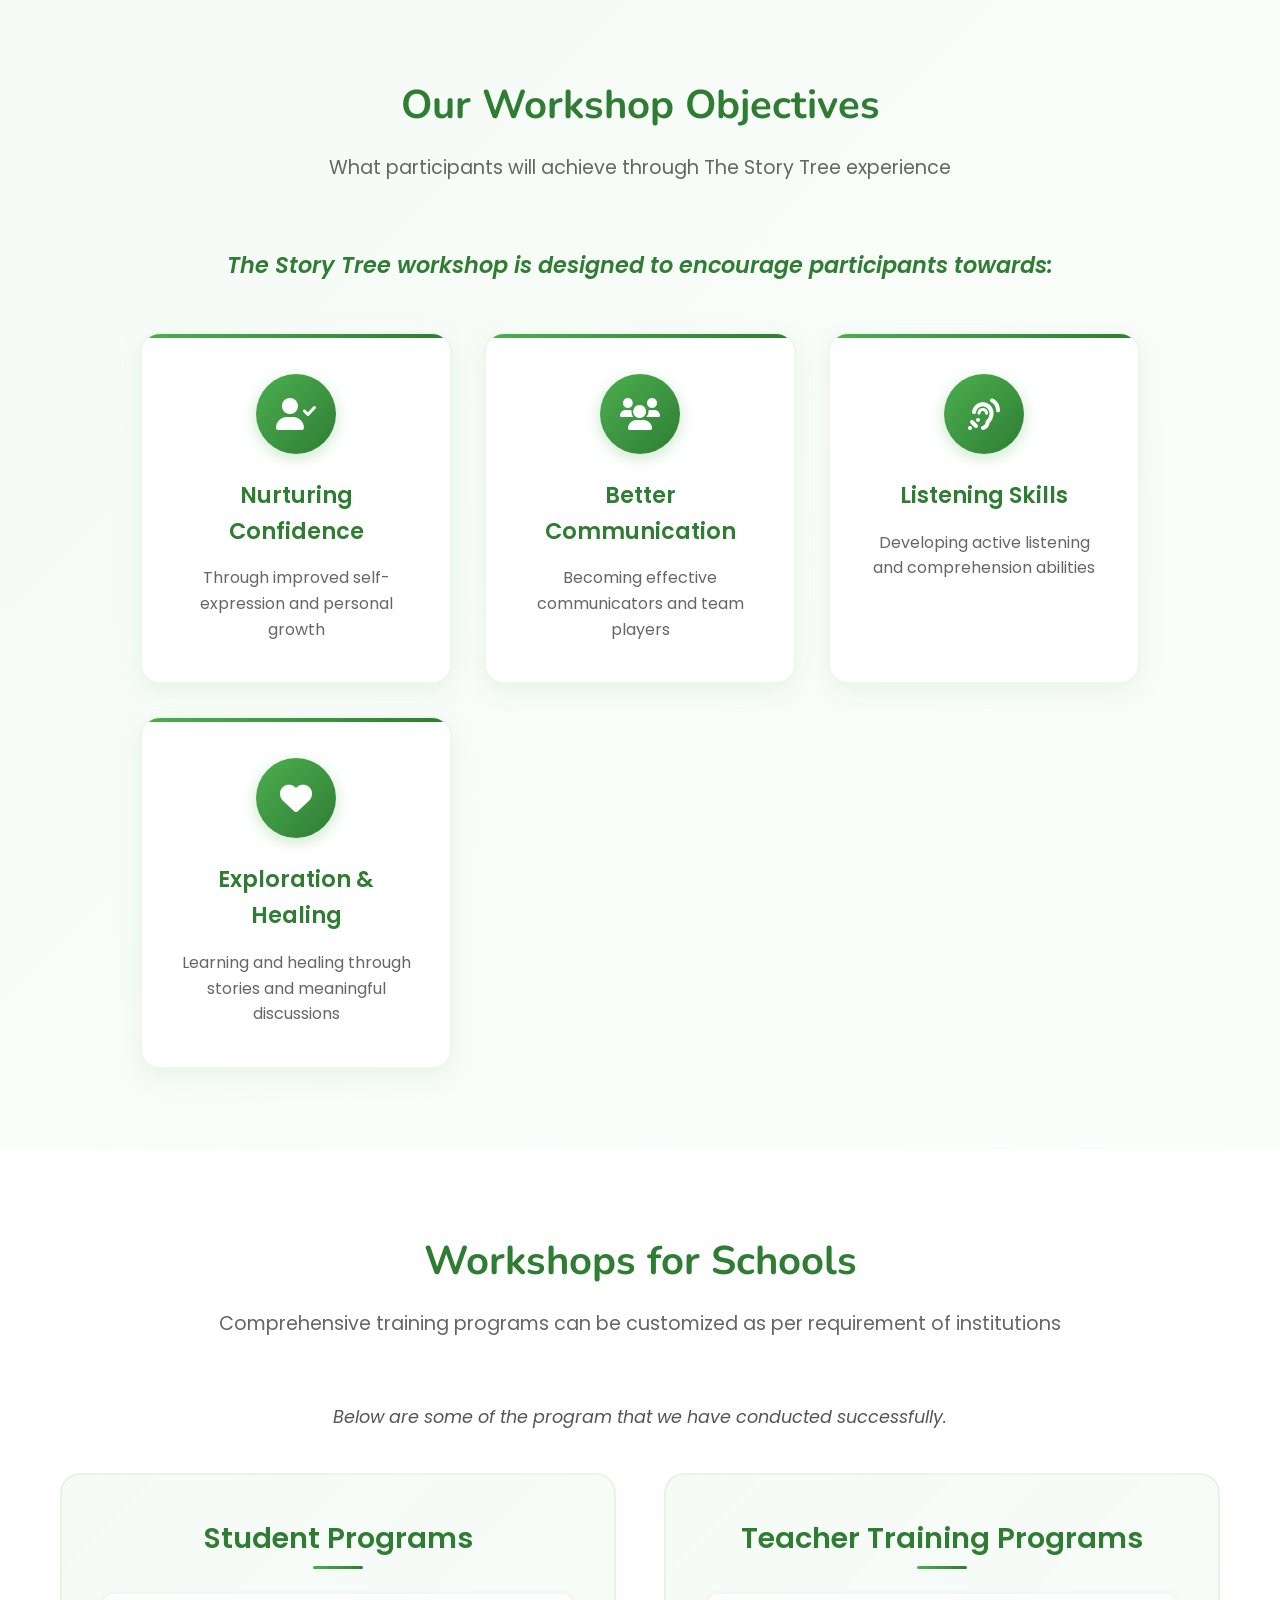
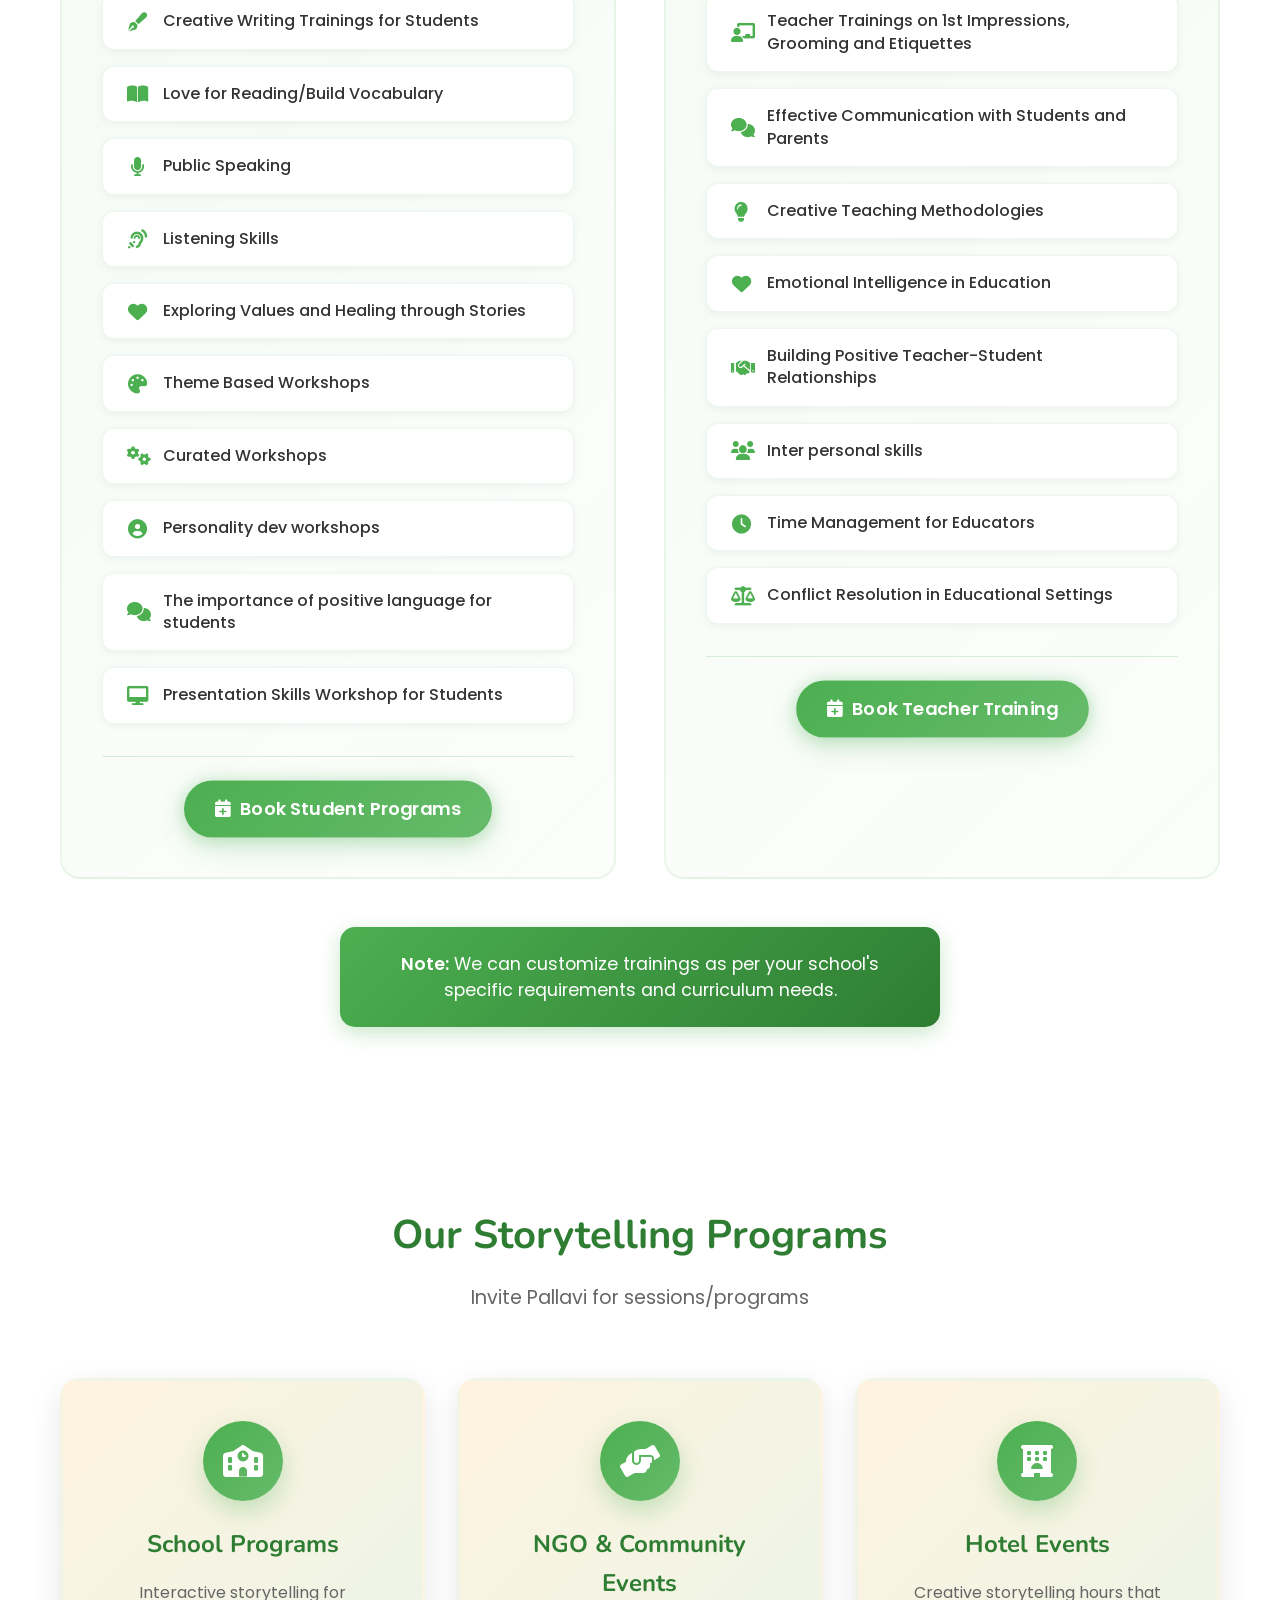
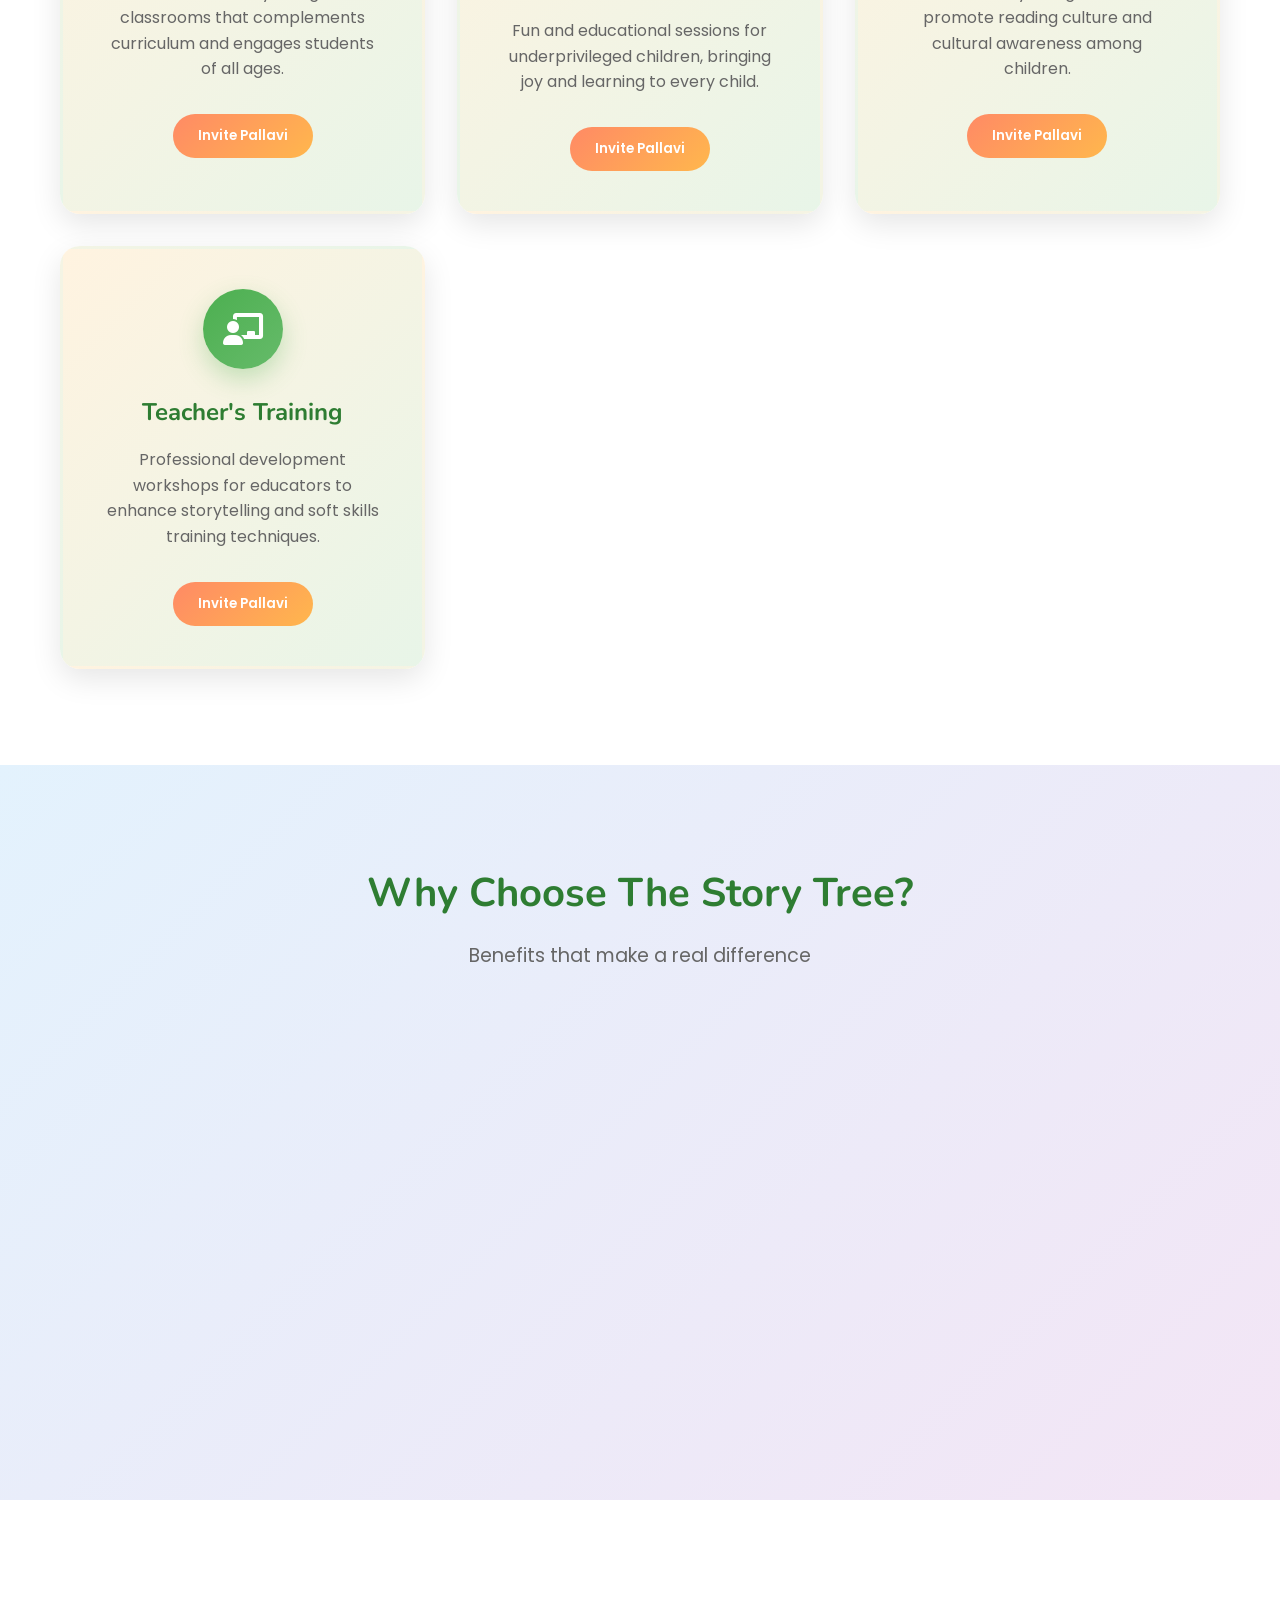
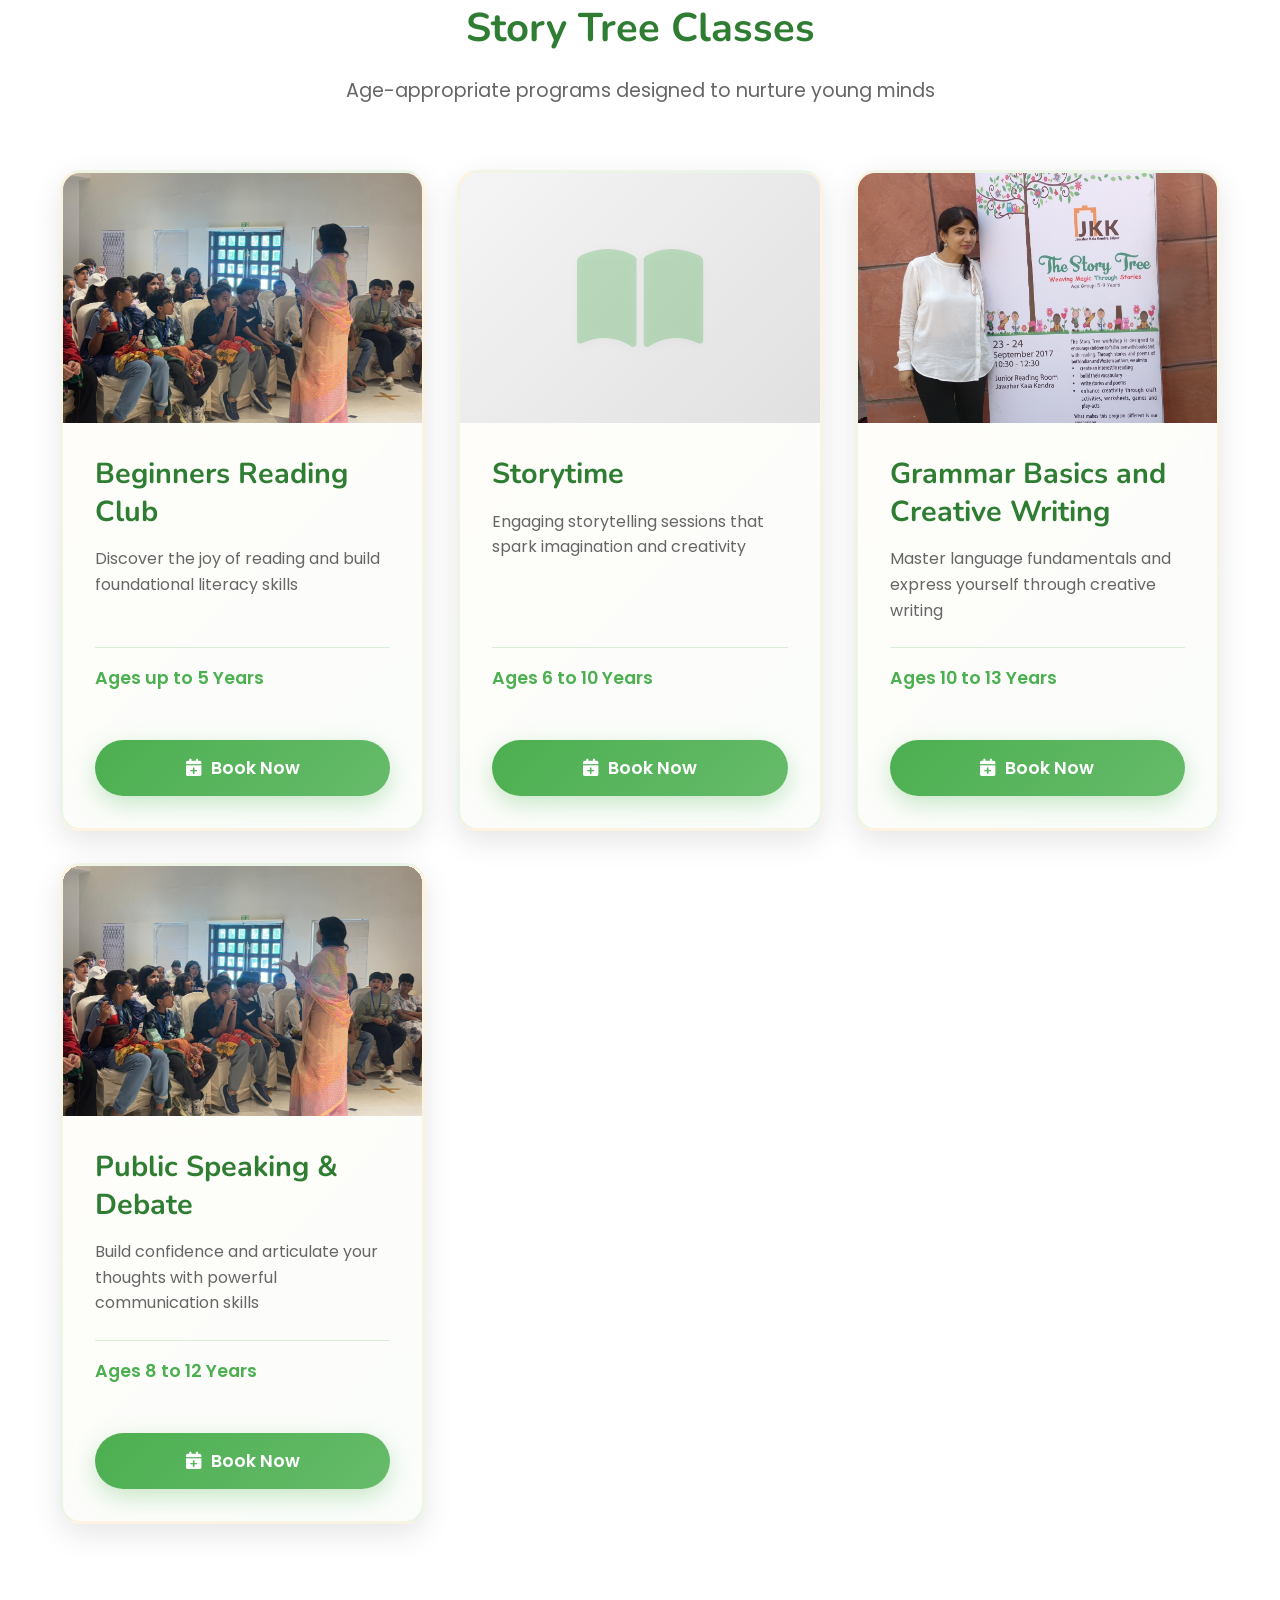
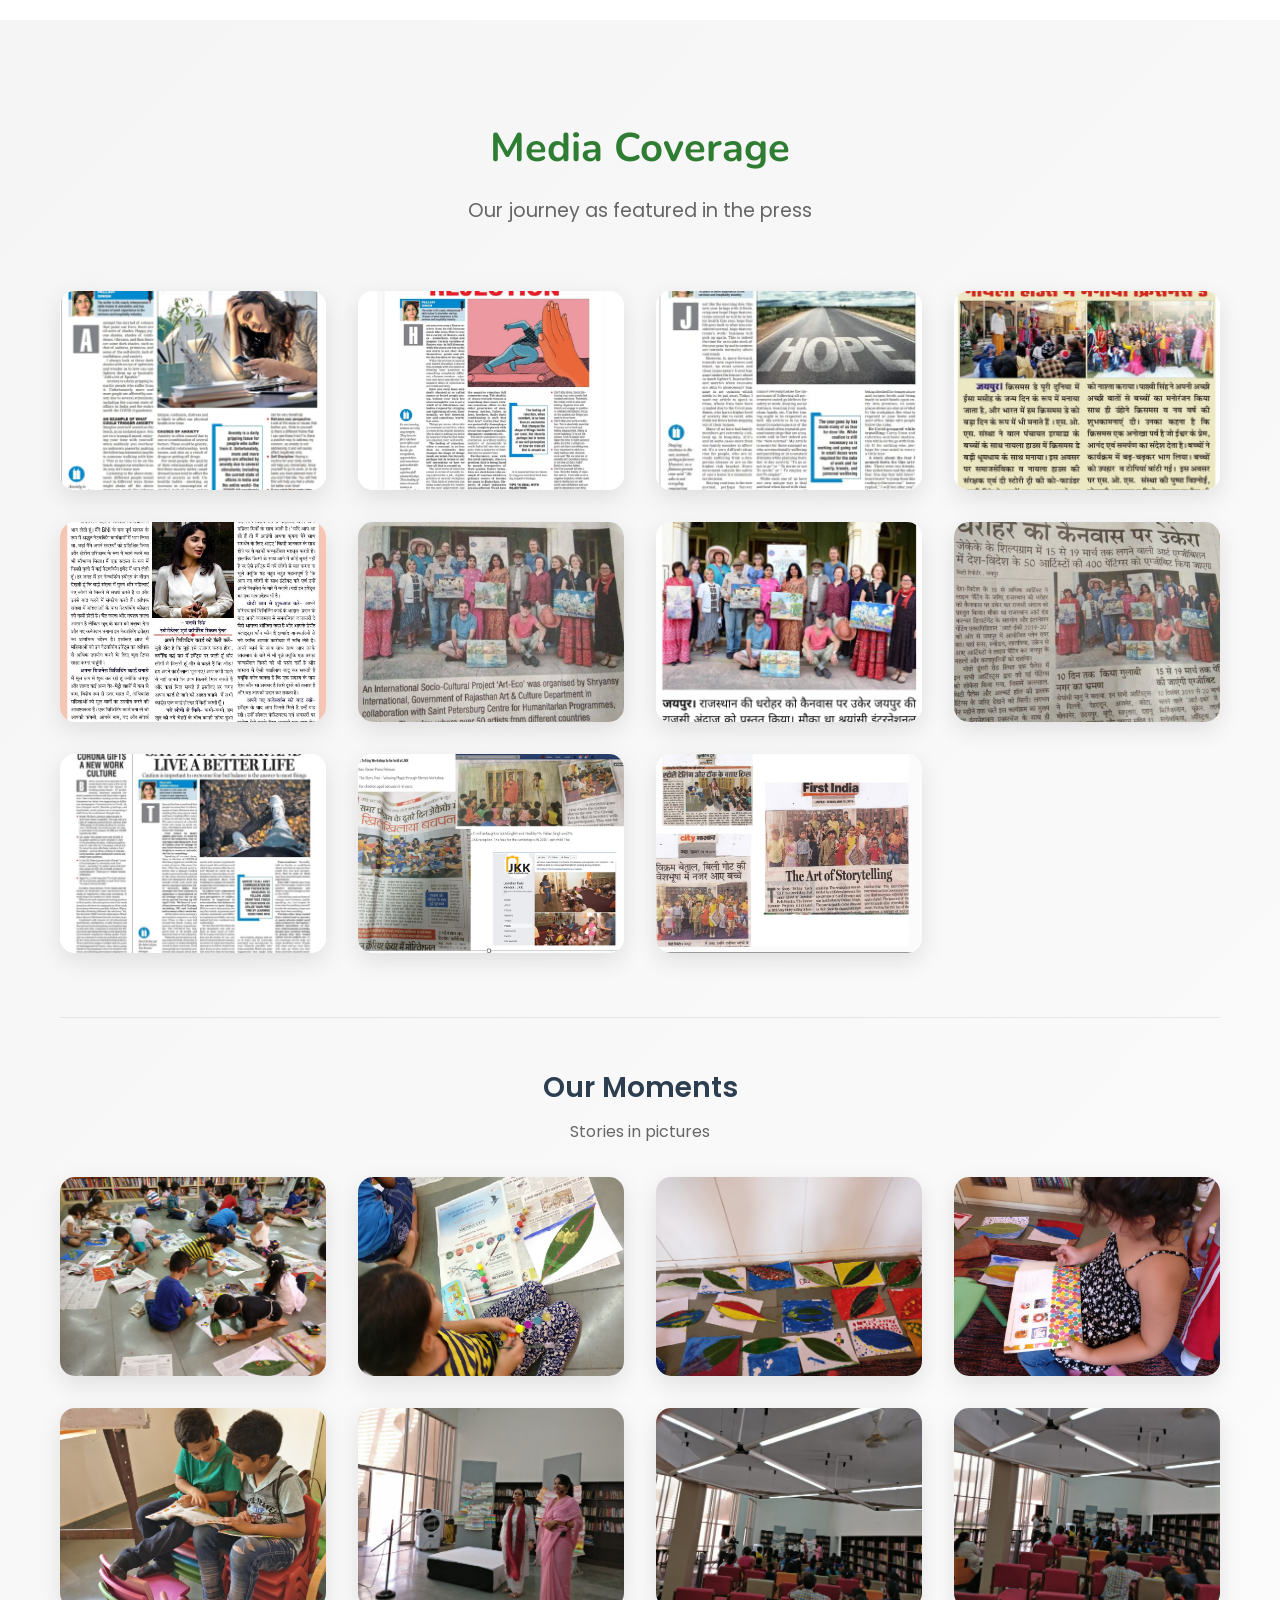
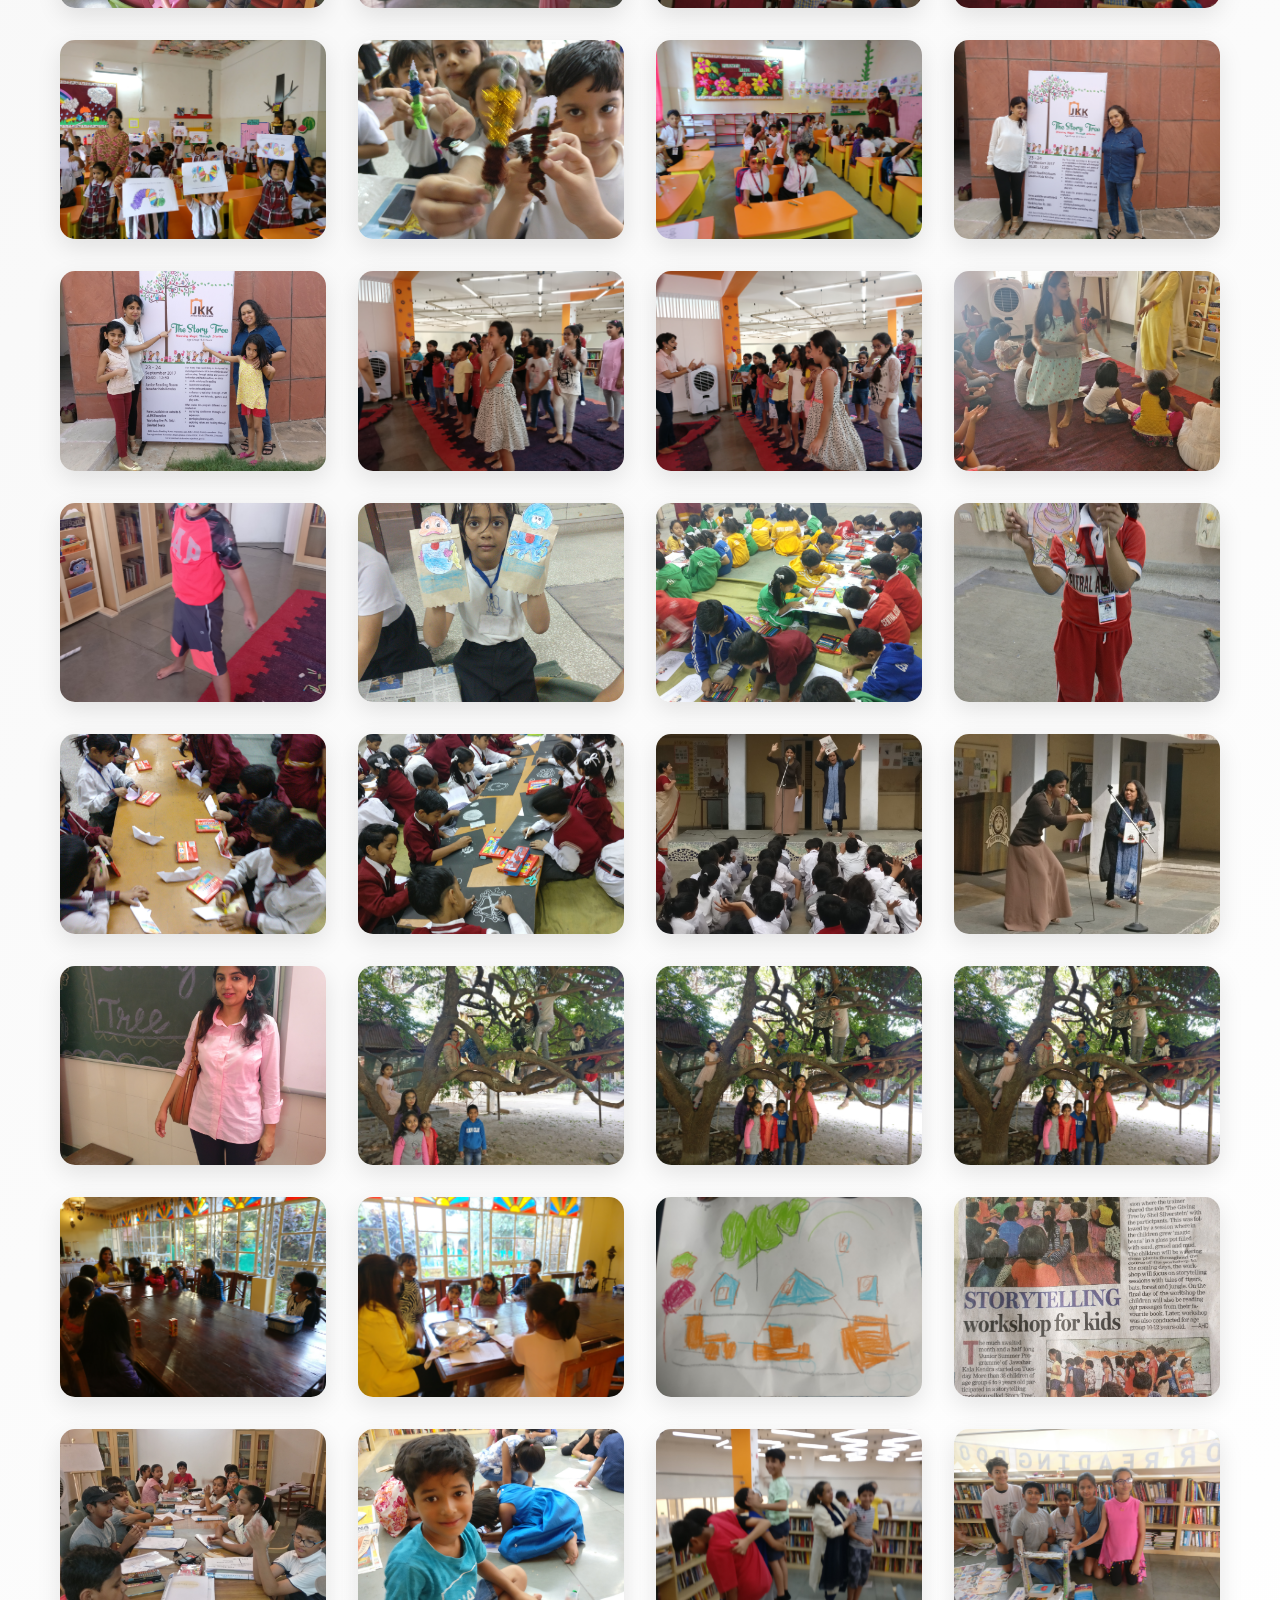
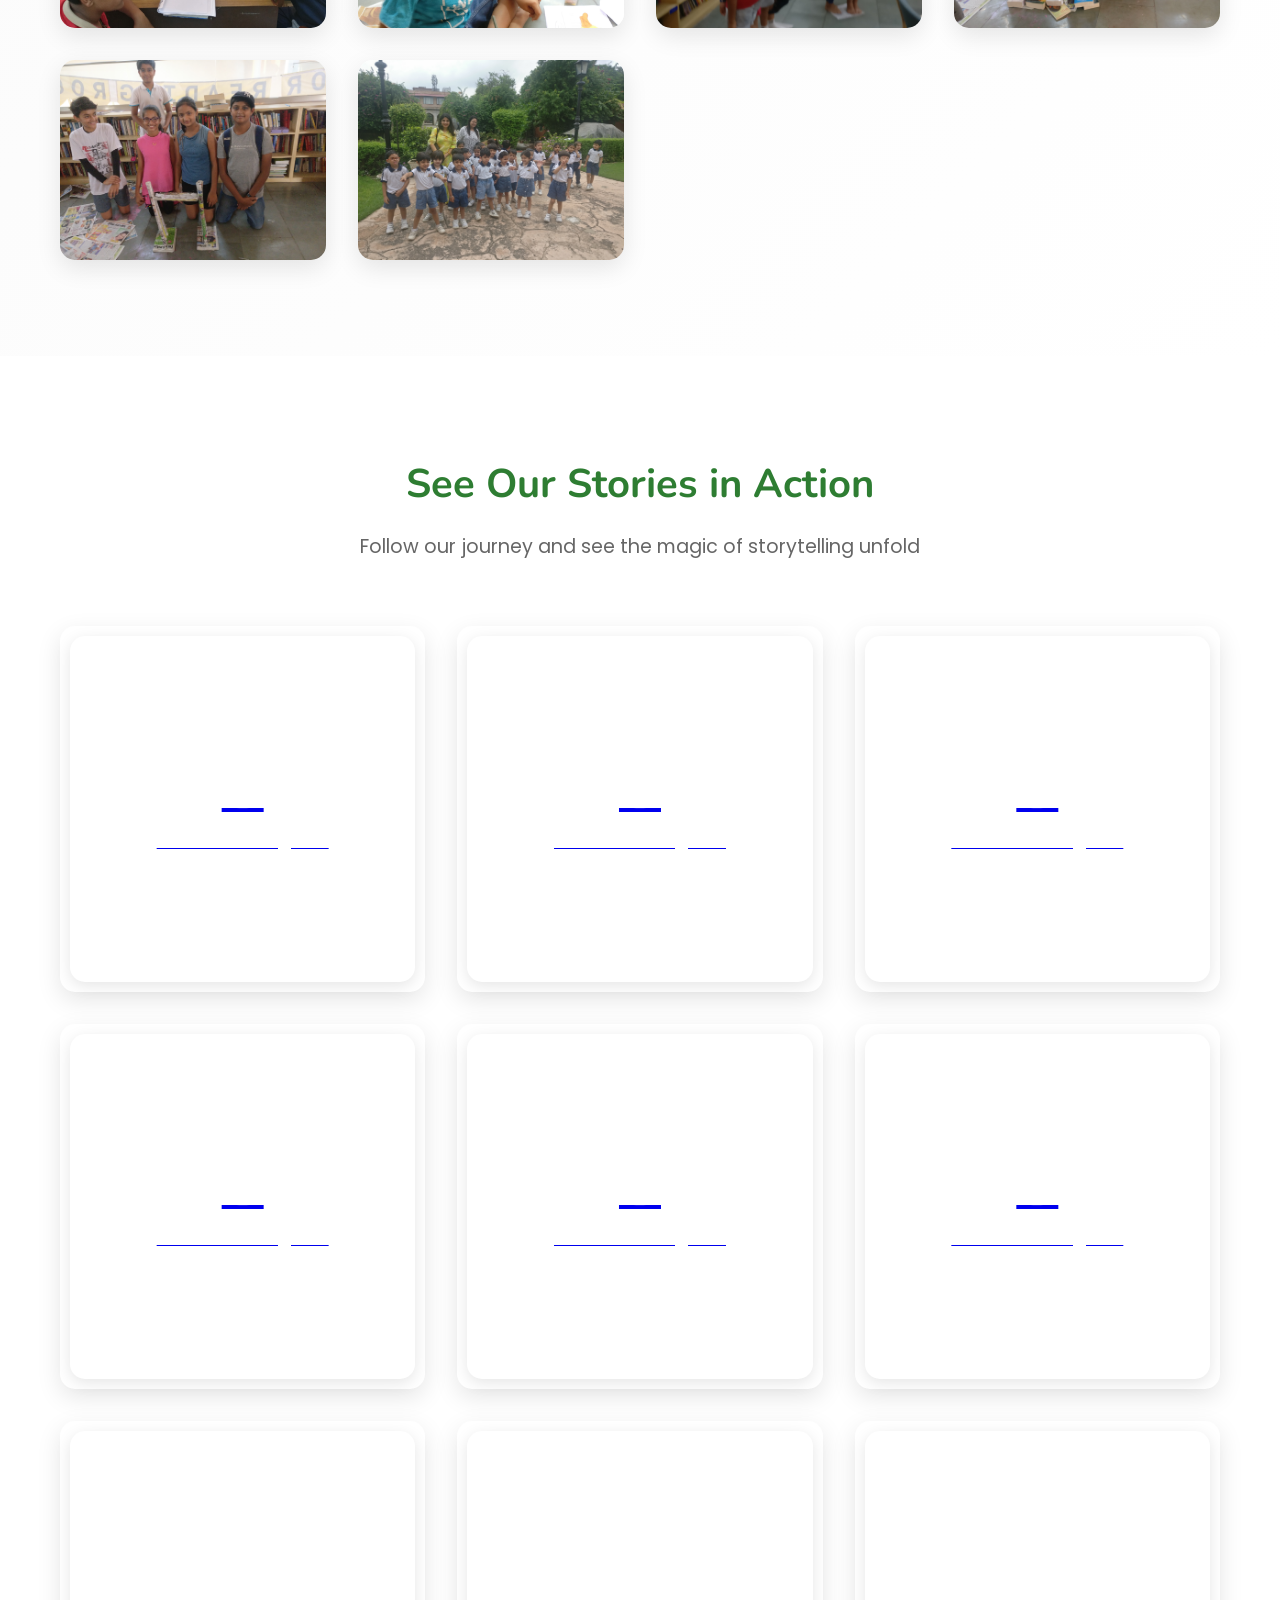
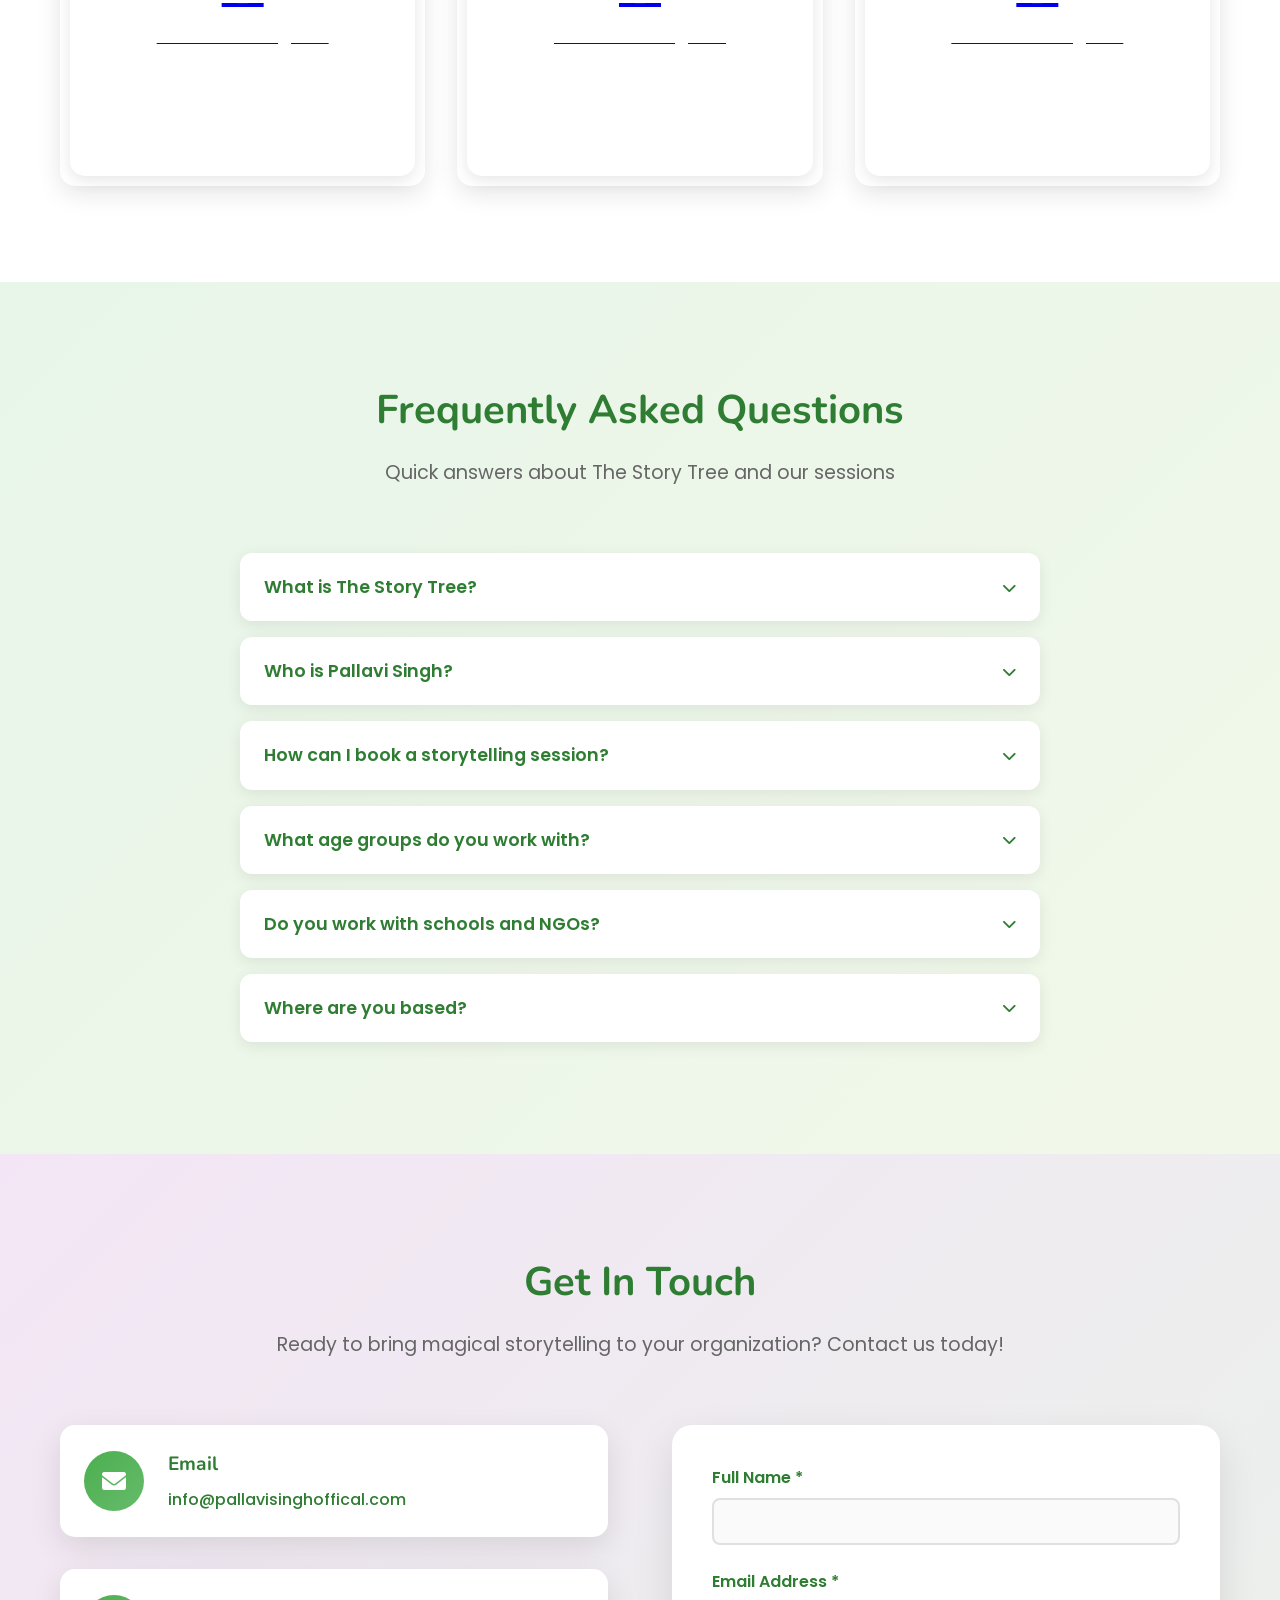
==== commit 82020395: "EmailJS fixes, validation, GA4, CTA fix, setup docs" ====
--- a/index.html
+++ b/index.html
@@ -19,7 +19,7 @@
     <meta property="og:url" content="https://storytree.com/">
     <meta property="og:title" content="The Story Tree - Magical Storytelling for Children">
     <meta property="og:description" content="Professional storytelling sessions for schools, NGOs, and organizations. Pallavi Singh brings magical stories that spark curiosity, creativity & character in children.">
-    <meta property="og:image" content="https://storytree.com/Store tree banner.png">
+    <meta property="og:image" content="https://storytree.com/Store%20tree%20banner.png">
     <meta property="og:image:width" content="1200">
     <meta property="og:image:height" content="630">
     <meta property="og:site_name" content="The Story Tree">
@@ -30,14 +30,16 @@
     <meta property="twitter:url" content="https://storytree.com/">
     <meta property="twitter:title" content="The Story Tree - Magical Storytelling for Children">
     <meta property="twitter:description" content="Professional storytelling sessions for schools, NGOs, and organizations. Pallavi Singh brings magical stories that spark curiosity, creativity & character in children.">
-    <meta property="twitter:image" content="https://storytree.com/Store tree banner.png">
+    <meta property="twitter:image" content="https://storytree.com/Store%20tree%20banner.png">
     
     <!-- Additional SEO Meta Tags -->
     <meta name="theme-color" content="#4CAF50">
     <meta name="msapplication-TileColor" content="#4CAF50">
     <meta name="apple-mobile-web-app-capable" content="yes">
+    <meta name="mobile-web-app-capable" content="yes">
     <meta name="apple-mobile-web-app-status-bar-style" content="default">
     <meta name="apple-mobile-web-app-title" content="The Story Tree">
+    <meta http-equiv="Permissions-Policy" content="unload=(self)">
     
     <!-- Canonical URL -->
     <link rel="canonical" href="https://storytree.com/">
@@ -54,6 +56,16 @@
     <link rel="preconnect" href="https://fonts.googleapis.com">
     <link rel="preconnect" href="https://fonts.gstatic.com" crossorigin>
     <link rel="preconnect" href="https://cdnjs.cloudflare.com">
+    <link rel="preconnect" href="https://www.googletagmanager.com">
+    
+    <!-- Google Analytics (GA4) -->
+    <script async src="https://www.googletagmanager.com/gtag/js?id=G-F3P1LE2VRM"></script>
+    <script>
+        window.dataLayer = window.dataLayer || [];
+        function gtag(){dataLayer.push(arguments);}
+        gtag('js', new Date());
+        gtag('config', 'G-F3P1LE2VRM');
+    </script>
     
     <!-- Fonts and Styles -->
     <link href="https://fonts.googleapis.com/css2?family=Poppins:wght@300;400;500;600;700&family=Nunito:wght@400;500;600;700&display=swap" rel="stylesheet">
@@ -70,7 +82,7 @@
         "description": "Professional storytelling sessions for schools, NGOs, and organizations that spark curiosity, creativity and character in children.",
         "url": "https://storytree.com",
         "logo": "https://storytree.com/logo.png",
-        "image": "https://storytree.com/Store tree banner.png",
+        "image": "https://storytree.com/Store%20tree%20banner.png",
         "founder": {
             "@type": "Person",
             "name": "Pallavi Singh",
@@ -85,7 +97,7 @@
         "contactPoint": {
             "@type": "ContactPoint",
             "contactType": "customer service",
-            "email": "singhpallavi@live.com"
+            "email": "info@pallavisinghoffical.com"
         },
         "serviceArea": {
             "@type": "Country",
@@ -120,6 +132,62 @@
         ]
     }
     </script>
+    <script type="application/ld+json">
+    {
+        "@context": "https://schema.org",
+        "@type": "FAQPage",
+        "mainEntity": [
+            {
+                "@type": "Question",
+                "name": "What is The Story Tree?",
+                "acceptedAnswer": {
+                    "@type": "Answer",
+                    "text": "The Story Tree is a storytelling initiative by Pallavi Singh that brings magical, educational storytelling sessions to schools, NGOs, hotels, and organizations. We spark curiosity, creativity, and character in children through carefully curated stories and interactive sessions."
+                }
+            },
+            {
+                "@type": "Question",
+                "name": "Who is Pallavi Singh?",
+                "acceptedAnswer": {
+                    "@type": "Answer",
+                    "text": "Pallavi Singh is the founder of The Story Tree—a storyteller, trainer, and educator. She holds an MBA from Symbiosis Institute of Management Studies, Pune, and a B.Ed. from IGNOU. She has conducted sessions for children across premier schools and cultural hubs in Jaipur and works with both children and adults to build imagination, confidence, and communication skills through stories."
+                }
+            },
+            {
+                "@type": "Question",
+                "name": "How can I book a storytelling session?",
+                "acceptedAnswer": {
+                    "@type": "Answer",
+                    "text": "You can book a session by clicking 'Book a Storytelling Session' on our website, filling out the booking form with your details and preferred session type, or by contacting us via email. We respond within 24 hours."
+                }
+            },
+            {
+                "@type": "Question",
+                "name": "What age groups do you work with?",
+                "acceptedAnswer": {
+                    "@type": "Answer",
+                    "text": "We work with children from ages up to 5 years (Beginners Reading Club), 6–10 years (Storytime), 8–12 years (Public Speaking & Debate), and 10–13 years (Grammar Basics and Creative Writing). We also offer teacher training and school programs for all ages."
+                }
+            },
+            {
+                "@type": "Question",
+                "name": "Do you work with schools and NGOs?",
+                "acceptedAnswer": {
+                    "@type": "Answer",
+                    "text": "Yes. The Story Tree offers School Programs, NGO & Community Events, Hotel Events, and Teacher's Training. We customize sessions as per your organization's requirements and curriculum needs."
+                }
+            },
+            {
+                "@type": "Question",
+                "name": "Where are you based?",
+                "acceptedAnswer": {
+                    "@type": "Answer",
+                    "text": "The Story Tree is based in Jaipur, Rajasthan, India. We conduct sessions in Jaipur and across India."
+                }
+            }
+        ]
+    }
+    </script>
 </head>
 <body>
     <!-- Navigation -->
@@ -517,7 +585,7 @@
             <div class="classes-grid">
                 <div class="class-card">
                     <div class="class-image">
-                        <img src="speech-drama-boy.jpg" alt="Beginners Reading Club - Young boy in overalls with hat" class="class-photo" loading="lazy" onerror="this.style.display='none'; this.nextElementSibling.style.opacity='1';">
+                        <img src="School event .jpg" alt="Beginners Reading Club - children at storytelling session" class="class-photo" loading="lazy" onerror="this.style.display='none'; this.nextElementSibling.style.opacity='1';">
                         <i class="fas fa-book-reader class-icon"></i>
                     </div>
                     <div class="class-content">
@@ -535,7 +603,7 @@
                 
                 <div class="class-card">
                     <div class="class-image">
-                        <img src="girl-with-books.jpg" alt="Storytime - Girl with stack of books" class="class-photo" loading="lazy" onerror="this.style.display='none'; this.nextElementSibling.style.opacity='1';">
+                        <img src="ngo and community.jpg" alt="Storytime - children enjoying stories at community session" class="class-photo" loading="lazy" onerror="this.style.display='none'; this.nextElementSibling.style.opacity='1';">
                         <i class="fas fa-book-open class-icon"></i>
                     </div>
                     <div class="class-content">
@@ -553,7 +621,7 @@
                 
                 <div class="class-card">
                     <div class="class-image">
-                        <img src="girl-pointing.jpg" alt="Grammar Basics and Creative Writing - Girl pointing confidently" class="class-photo" loading="lazy" onerror="this.style.display='none'; this.nextElementSibling.style.opacity='1';">
+                        <img src="image 5.jpg" alt="Grammar Basics and Creative Writing - Pallavi Singh at storytelling session" class="class-photo" loading="lazy" onerror="this.style.display='none'; this.nextElementSibling.style.opacity='1';">
                         <i class="fas fa-pen-fancy class-icon"></i>
                     </div>
                     <div class="class-content">
@@ -571,7 +639,7 @@
                 
                 <div class="class-card">
                     <div class="class-image">
-                        <img src="speech-drama-boy.jpg" alt="Public Speaking & Debate - Boy speaking on stage" class="class-photo" loading="lazy" onerror="this.style.display='none'; this.nextElementSibling.style.opacity='1';">
+                        <img src="School event .jpg" alt="Public Speaking & Debate - children at school storytelling event" class="class-photo" loading="lazy" onerror="this.style.display='none'; this.nextElementSibling.style.opacity='1';">
                         <i class="fas fa-microphone-alt class-icon"></i>
                     </div>
                     <div class="class-content">
@@ -599,37 +667,37 @@
             </div>
             <div class="media-grid">
                 <div class="media-item" onclick="openLightbox(0)">
-                    <img src="Media Coverage/102693623_172126410926792_3811980227651829760_n.jpg" alt="Media coverage article" class="media-image" loading="lazy">
+                    <img src="Media Coverage/102693623_172126410926792_3811980227651829760_n.jpg" alt="The Story Tree featured in press - Pallavi Singh storytelling" class="media-image" loading="lazy">
                 </div>
                 <div class="media-item" onclick="openLightbox(1)">
-                    <img src="Media Coverage/105523286_177901517015948_1086158284523145981_n.jpg" alt="Media coverage article" class="media-image" loading="lazy">
+                    <img src="Media Coverage/105523286_177901517015948_1086158284523145981_n.jpg" alt="The Story Tree media feature - children storytelling Jaipur" class="media-image" loading="lazy">
                 </div>
                 <div class="media-item" onclick="openLightbox(2)">
-                    <img src="Media Coverage/137199048_250527939753305_8838392367134492934_n.jpg" alt="Media coverage article" class="media-image" loading="lazy">
+                    <img src="Media Coverage/137199048_250527939753305_8838392367134492934_n.jpg" alt="The Story Tree in the news - educational storytelling" class="media-image" loading="lazy">
                 </div>
                 <div class="media-item" onclick="openLightbox(3)">
-                    <img src="Media Coverage/80955812_125172342288866_1851474089642819584_n.jpg" alt="Media coverage article" class="media-image" loading="lazy">
+                    <img src="Media Coverage/80955812_125172342288866_1851474089642819584_n.jpg" alt="Media coverage - The Story Tree school programs" class="media-image" loading="lazy">
                 </div>
                 <div class="media-item" onclick="openLightbox(4)">
-                    <img src="Media Coverage/81435773_126144912191609_4860656347634466816_n.jpg" alt="Media coverage article" class="media-image" loading="lazy">
+                    <img src="Media Coverage/81435773_126144912191609_4860656347634466816_n.jpg" alt="Press feature - The Story Tree storytelling sessions" class="media-image" loading="lazy">
                 </div>
                 <div class="media-item" onclick="openLightbox(5)">
-                    <img src="Media Coverage/89630793_148154609990639_4308468306651643904_n.jpg" alt="Media coverage article" class="media-image" loading="lazy">
+                    <img src="Media Coverage/89630793_148154609990639_4308468306651643904_n.jpg" alt="The Story Tree media - Pallavi Singh children stories" class="media-image" loading="lazy">
                 </div>
                 <div class="media-item" onclick="openLightbox(6)">
-                    <img src="Media Coverage/89773726_148154543323979_1189297343573262336_n.jpg" alt="Media coverage article" class="media-image" loading="lazy">
+                    <img src="Media Coverage/89773726_148154543323979_1189297343573262336_n.jpg" alt="Story Tree press - storytelling for kids Rajasthan" class="media-image" loading="lazy">
                 </div>
                 <div class="media-item" onclick="openLightbox(7)">
-                    <img src="Media Coverage/89796478_148154586657308_9135402619777318912_n.jpg" alt="Media coverage article" class="media-image" loading="lazy">
+                    <img src="Media Coverage/89796478_148154586657308_9135402619777318912_n.jpg" alt="Media coverage - The Story Tree workshops and sessions" class="media-image" loading="lazy">
                 </div>
                 <div class="media-item" onclick="openLightbox(8)">
-                    <img src="Media Coverage/90146551_149627046510062_8785574084659380224_n.jpg" alt="Media coverage article" class="media-image" loading="lazy">
+                    <img src="Media Coverage/90146551_149627046510062_8785574084659380224_n.jpg" alt="The Story Tree featured - magical storytelling for children" class="media-image" loading="lazy">
                 </div>
                 <div class="media-item" onclick="openLightbox(9)">
-                    <img src="Media Coverage/Screenshot 2025-12-24 015649.png" alt="Media coverage article" class="media-image" loading="lazy">
+                    <img src="Media Coverage/Screenshot 2025-12-24 015649.png" alt="The Story Tree social media or press screenshot" class="media-image" loading="lazy">
                 </div>
                 <div class="media-item" onclick="openLightbox(10)">
-                    <img src="Media Coverage/Screenshot 2025-12-24 015736.png" alt="Media coverage article" class="media-image" loading="lazy">
+                    <img src="Media Coverage/Screenshot 2025-12-24 015736.png" alt="The Story Tree media or social feature screenshot" class="media-image" loading="lazy">
                 </div>
             </div>
             <!-- Collage: 1st 40 Pictures -->
@@ -645,36 +713,36 @@
                     <div class="media-item" onclick="openLightbox(16)"><img src="1st 40 pictures/IMG_20170530_092312.jpg" alt="Our moment" class="media-image" loading="lazy"></div>
                     <div class="media-item" onclick="openLightbox(17)"><img src="1st 40 pictures/IMG_20170530_092647.jpg" alt="Our moment" class="media-image" loading="lazy"></div>
                     <div class="media-item" onclick="openLightbox(18)"><img src="1st 40 pictures/IMG_20170530_092651.jpg" alt="Our moment" class="media-image" loading="lazy"></div>
-                    <div class="media-item" onclick="openLightbox(18)"><img src="1st 40 pictures/IMG_20170808_103723.jpg" alt="Our moment" class="media-image" loading="lazy"></div>
-                    <div class="media-item" onclick="openLightbox(19)"><img src="1st 40 pictures/IMG_20170908_105856_01.jpg" alt="Our moment" class="media-image" loading="lazy"></div>
-                    <div class="media-item" onclick="openLightbox(20)"><img src="1st 40 pictures/IMG_20170915_095955.jpg" alt="Our moment" class="media-image" loading="lazy"></div>
-                    <div class="media-item" onclick="openLightbox(21)"><img src="1st 40 pictures/IMG_20170923_131801.jpg" alt="Our moment" class="media-image" loading="lazy"></div>
-                    <div class="media-item" onclick="openLightbox(22)"><img src="1st 40 pictures/IMG_20170923_131853.jpg" alt="Our moment" class="media-image" loading="lazy"></div>
-                    <div class="media-item" onclick="openLightbox(23)"><img src="1st 40 pictures/IMG_20170924_105153.jpg" alt="Our moment" class="media-image" loading="lazy"></div>
-                    <div class="media-item" onclick="openLightbox(24)"><img src="1st 40 pictures/IMG_20170924_105202.jpg" alt="Our moment" class="media-image" loading="lazy"></div>
-                    <div class="media-item" onclick="openLightbox(25)"><img src="1st 40 pictures/IMG_20171008_105012.jpg" alt="Our moment" class="media-image" loading="lazy"></div>
-                    <div class="media-item" onclick="openLightbox(26)"><img src="1st 40 pictures/IMG_20171008_123534.jpg" alt="Our moment" class="media-image" loading="lazy"></div>
-                    <div class="media-item" onclick="openLightbox(27)"><img src="1st 40 pictures/IMG_20171108_110624.jpg" alt="Our moment" class="media-image" loading="lazy"></div>
-                    <div class="media-item" onclick="openLightbox(28)"><img src="1st 40 pictures/IMG_20171108_114720.jpg" alt="Our moment" class="media-image" loading="lazy"></div>
-                    <div class="media-item" onclick="openLightbox(29)"><img src="1st 40 pictures/IMG_20171108_123301.jpg" alt="Our moment" class="media-image" loading="lazy"></div>
-                    <div class="media-item" onclick="openLightbox(30)"><img src="1st 40 pictures/IMG_20171109_104745.jpg" alt="Our moment" class="media-image" loading="lazy"></div>
-                    <div class="media-item" onclick="openLightbox(31)"><img src="1st 40 pictures/IMG_20171109_114411.jpg" alt="Our moment" class="media-image" loading="lazy"></div>
-                    <div class="media-item" onclick="openLightbox(32)"><img src="1st 40 pictures/IMG_20171114_104205.jpg" alt="Our moment" class="media-image" loading="lazy"></div>
-                    <div class="media-item" onclick="openLightbox(33)"><img src="1st 40 pictures/IMG_20171114_104448.jpg" alt="Our moment" class="media-image" loading="lazy"></div>
-                    <div class="media-item" onclick="openLightbox(34)"><img src="1st 40 pictures/IMG_20171116_105905.jpg" alt="Our moment" class="media-image" loading="lazy"></div>
-                    <div class="media-item" onclick="openLightbox(35)"><img src="1st 40 pictures/IMG_20171217_155839.jpg" alt="Our moment" class="media-image" loading="lazy"></div>
-                    <div class="media-item" onclick="openLightbox(36)"><img src="1st 40 pictures/IMG_20171217_155854_001.jpg" alt="Our moment" class="media-image" loading="lazy"></div>
-                    <div class="media-item" onclick="openLightbox(37)"><img src="1st 40 pictures/IMG_20171217_155854_004.jpg" alt="Our moment" class="media-image" loading="lazy"></div>
-                    <div class="media-item" onclick="openLightbox(38)"><img src="1st 40 pictures/IMG_20171217_164403.jpg" alt="Our moment" class="media-image" loading="lazy"></div>
-                    <div class="media-item" onclick="openLightbox(39)"><img src="1st 40 pictures/IMG_20171217_165316.jpg" alt="Our moment" class="media-image" loading="lazy"></div>
-                    <div class="media-item" onclick="openLightbox(40)"><img src="1st 40 pictures/IMG_20180309_131726.jpg" alt="Our moment" class="media-image" loading="lazy"></div>
-                    <div class="media-item" onclick="openLightbox(41)"><img src="1st 40 pictures/IMG_20180516_071201.jpg" alt="Our moment" class="media-image" loading="lazy"></div>
-                    <div class="media-item" onclick="openLightbox(42)"><img src="1st 40 pictures/IMG_20180516_123812.jpg" alt="Our moment" class="media-image" loading="lazy"></div>
-                    <div class="media-item" onclick="openLightbox(43)"><img src="1st 40 pictures/IMG_20180518_105815.jpg" alt="Our moment" class="media-image" loading="lazy"></div>
-                    <div class="media-item" onclick="openLightbox(44)"><img src="1st 40 pictures/IMG_20180518_122112.jpg" alt="Our moment" class="media-image" loading="lazy"></div>
-                    <div class="media-item" onclick="openLightbox(45)"><img src="1st 40 pictures/IMG_20180523_132948.jpg" alt="Our moment" class="media-image" loading="lazy"></div>
-                    <div class="media-item" onclick="openLightbox(46)"><img src="1st 40 pictures/IMG_20180523_133049.jpg" alt="Our moment" class="media-image" loading="lazy"></div>
-                    <div class="media-item" onclick="openLightbox(47)"><img src="1st 40 pictures/IMG_20180829_104945.jpg" alt="Our moment" class="media-image" loading="lazy"></div>
+                    <div class="media-item" onclick="openLightbox(19)"><img src="1st 40 pictures/IMG_20170808_103723.jpg" alt="Story Tree session moment - storytelling event" class="media-image" loading="lazy"></div>
+                    <div class="media-item" onclick="openLightbox(20)"><img src="1st 40 pictures/IMG_20170908_105856_01.jpg" alt="Story Tree session moment - children and stories" class="media-image" loading="lazy"></div>
+                    <div class="media-item" onclick="openLightbox(21)"><img src="1st 40 pictures/IMG_20170915_095955.jpg" alt="Story Tree session moment - interactive storytelling" class="media-image" loading="lazy"></div>
+                    <div class="media-item" onclick="openLightbox(22)"><img src="1st 40 pictures/IMG_20170923_131801.jpg" alt="Story Tree session moment - young audience" class="media-image" loading="lazy"></div>
+                    <div class="media-item" onclick="openLightbox(23)"><img src="1st 40 pictures/IMG_20170923_131853.jpg" alt="Story Tree session moment - storytelling in action" class="media-image" loading="lazy"></div>
+                    <div class="media-item" onclick="openLightbox(24)"><img src="1st 40 pictures/IMG_20170924_105153.jpg" alt="Story Tree session moment - school or community event" class="media-image" loading="lazy"></div>
+                    <div class="media-item" onclick="openLightbox(25)"><img src="1st 40 pictures/IMG_20170924_105202.jpg" alt="Story Tree session moment - Pallavi Singh storytelling" class="media-image" loading="lazy"></div>
+                    <div class="media-item" onclick="openLightbox(26)"><img src="1st 40 pictures/IMG_20171008_105012.jpg" alt="Story Tree session moment - children engaged" class="media-image" loading="lazy"></div>
+                    <div class="media-item" onclick="openLightbox(27)"><img src="1st 40 pictures/IMG_20171008_123534.jpg" alt="Story Tree session moment - magical stories" class="media-image" loading="lazy"></div>
+                    <div class="media-item" onclick="openLightbox(28)"><img src="1st 40 pictures/IMG_20171108_110624.jpg" alt="Story Tree session moment - learning through stories" class="media-image" loading="lazy"></div>
+                    <div class="media-item" onclick="openLightbox(29)"><img src="1st 40 pictures/IMG_20171108_114720.jpg" alt="Story Tree session moment - storytelling workshop" class="media-image" loading="lazy"></div>
+                    <div class="media-item" onclick="openLightbox(30)"><img src="1st 40 pictures/IMG_20171108_123301.jpg" alt="Story Tree session moment - creative session" class="media-image" loading="lazy"></div>
+                    <div class="media-item" onclick="openLightbox(31)"><img src="1st 40 pictures/IMG_20171109_104745.jpg" alt="Story Tree session moment - children and books" class="media-image" loading="lazy"></div>
+                    <div class="media-item" onclick="openLightbox(32)"><img src="1st 40 pictures/IMG_20171109_114411.jpg" alt="Story Tree session moment - story time" class="media-image" loading="lazy"></div>
+                    <div class="media-item" onclick="openLightbox(33)"><img src="1st 40 pictures/IMG_20171114_104205.jpg" alt="Story Tree session moment - event photo" class="media-image" loading="lazy"></div>
+                    <div class="media-item" onclick="openLightbox(34)"><img src="1st 40 pictures/IMG_20171114_104448.jpg" alt="Story Tree session moment - storytelling for kids" class="media-image" loading="lazy"></div>
+                    <div class="media-item" onclick="openLightbox(35)"><img src="1st 40 pictures/IMG_20171116_105905.jpg" alt="Story Tree session moment - school program" class="media-image" loading="lazy"></div>
+                    <div class="media-item" onclick="openLightbox(36)"><img src="1st 40 pictures/IMG_20171217_155839.jpg" alt="Story Tree session moment - year-end session" class="media-image" loading="lazy"></div>
+                    <div class="media-item" onclick="openLightbox(37)"><img src="1st 40 pictures/IMG_20171217_155854_001.jpg" alt="Story Tree session moment - children at session" class="media-image" loading="lazy"></div>
+                    <div class="media-item" onclick="openLightbox(38)"><img src="1st 40 pictures/IMG_20171217_155854_004.jpg" alt="Story Tree session moment - storytelling event" class="media-image" loading="lazy"></div>
+                    <div class="media-item" onclick="openLightbox(39)"><img src="1st 40 pictures/IMG_20171217_164403.jpg" alt="Story Tree session moment - Pallavi Singh with children" class="media-image" loading="lazy"></div>
+                    <div class="media-item" onclick="openLightbox(40)"><img src="1st 40 pictures/IMG_20171217_165316.jpg" alt="Story Tree session moment - interactive learning" class="media-image" loading="lazy"></div>
+                    <div class="media-item" onclick="openLightbox(41)"><img src="1st 40 pictures/IMG_20180309_131726.jpg" alt="Story Tree session moment - 2018 session" class="media-image" loading="lazy"></div>
+                    <div class="media-item" onclick="openLightbox(42)"><img src="1st 40 pictures/IMG_20180516_071201.jpg" alt="Story Tree session moment - morning session" class="media-image" loading="lazy"></div>
+                    <div class="media-item" onclick="openLightbox(43)"><img src="1st 40 pictures/IMG_20180516_123812.jpg" alt="Story Tree session moment - afternoon storytelling" class="media-image" loading="lazy"></div>
+                    <div class="media-item" onclick="openLightbox(44)"><img src="1st 40 pictures/IMG_20180518_105815.jpg" alt="Story Tree session moment - May 2018 event" class="media-image" loading="lazy"></div>
+                    <div class="media-item" onclick="openLightbox(45)"><img src="1st 40 pictures/IMG_20180518_122112.jpg" alt="Story Tree session moment - storytelling workshop" class="media-image" loading="lazy"></div>
+                    <div class="media-item" onclick="openLightbox(46)"><img src="1st 40 pictures/IMG_20180523_132948.jpg" alt="Story Tree session moment - children and stories" class="media-image" loading="lazy"></div>
+                    <div class="media-item" onclick="openLightbox(47)"><img src="1st 40 pictures/IMG_20180523_133049.jpg" alt="Story Tree session moment - Jaipur storytelling" class="media-image" loading="lazy"></div>
+                    <div class="media-item" onclick="openLightbox(48)"><img src="1st 40 pictures/IMG_20180829_104945.jpg" alt="Story Tree session moment - August 2018" class="media-image" loading="lazy"></div>
                 </div>
             </div>
         </div>
@@ -903,6 +971,42 @@
         </div>
     </section>
 
+    <!-- FAQ Section -->
+    <section class="faq-section" id="faq" role="region" aria-labelledby="faq-title">
+        <div class="container">
+            <div class="section-header">
+                <h2 id="faq-title">Frequently Asked Questions</h2>
+                <p>Quick answers about The Story Tree and our sessions</p>
+            </div>
+            <div class="faq-list">
+                <details class="faq-item">
+                    <summary class="faq-question">What is The Story Tree?</summary>
+                    <p class="faq-answer">The Story Tree is a storytelling initiative by Pallavi Singh that brings magical, educational storytelling sessions to schools, NGOs, hotels, and organizations. We spark curiosity, creativity, and character in children through carefully curated stories and interactive sessions.</p>
+                </details>
+                <details class="faq-item">
+                    <summary class="faq-question">Who is Pallavi Singh?</summary>
+                    <p class="faq-answer">Pallavi Singh is the founder of The Story Tree—a storyteller, trainer, and educator. She holds an MBA from Symbiosis Institute of Management Studies, Pune, and a B.Ed. from IGNOU. She has conducted sessions for children across premier schools and cultural hubs in Jaipur and works with both children and adults to build imagination, confidence, and communication skills through stories.</p>
+                </details>
+                <details class="faq-item">
+                    <summary class="faq-question">How can I book a storytelling session?</summary>
+                    <p class="faq-answer">You can book a session by clicking &quot;Book a Storytelling Session&quot; on our website, filling out the booking form with your details and preferred session type, or by contacting us via email. We respond within 24 hours.</p>
+                </details>
+                <details class="faq-item">
+                    <summary class="faq-question">What age groups do you work with?</summary>
+                    <p class="faq-answer">We work with children from ages up to 5 years (Beginners Reading Club), 6–10 years (Storytime), 8–12 years (Public Speaking &amp; Debate), and 10–13 years (Grammar Basics and Creative Writing). We also offer teacher training and school programs for all ages.</p>
+                </details>
+                <details class="faq-item">
+                    <summary class="faq-question">Do you work with schools and NGOs?</summary>
+                    <p class="faq-answer">Yes. The Story Tree offers School Programs, NGO &amp; Community Events, Hotel Events, and Teacher's Training. We customize sessions as per your organization's requirements and curriculum needs.</p>
+                </details>
+                <details class="faq-item">
+                    <summary class="faq-question">Where are you based?</summary>
+                    <p class="faq-answer">The Story Tree is based in Jaipur, Rajasthan, India. We conduct sessions in Jaipur and across India.</p>
+                </details>
+            </div>
+        </div>
+    </section>
+
     <!-- Contact Section -->
     <section class="contact" id="contact" role="region" aria-labelledby="contact-title">
         <div class="container">
@@ -914,20 +1018,11 @@
                 <div class="contact-info">
                     <div class="contact-item">
                         <div class="contact-icon">
-                            <i class="fas fa-phone"></i>
-                        </div>
-                        <div class="contact-details">
-                            <h4>Phone</h4>
-                            <p>Contact for phone number</p>
-                        </div>
-                    </div>
-                    <div class="contact-item">
-                        <div class="contact-icon">
                             <i class="fas fa-envelope"></i>
                         </div>
                         <div class="contact-details">
                             <h4>Email</h4>
-                            <p>singhpallavi@live.com</p>
+                            <p><a href="mailto:info@pallavisinghoffical.com" class="contact-link" aria-label="Email The Story Tree">info@pallavisinghoffical.com</a></p>
                         </div>
                     </div>
                     <div class="contact-item">
@@ -957,14 +1052,18 @@
                 </div>
                 <div class="contact-form-container">
                     <form class="contact-form" id="contactForm" role="form" aria-labelledby="contact-title" novalidate>
+                        <div class="form-group honeypot" aria-hidden="true" style="position:absolute;left:-9999px;">
+                            <label for="contact_gotcha">Leave blank</label>
+                            <input type="text" id="contact_gotcha" name="_gotcha" tabindex="-1" autocomplete="off">
+                        </div>
                         <div class="form-group">
                             <label for="name">Full Name *</label>
-                            <input type="text" id="name" name="name" required aria-describedby="nameError" aria-invalid="false">
+                            <input type="text" id="name" name="name" required aria-describedby="nameError" aria-invalid="false" autocomplete="name" inputmode="text">
                             <span class="error-message" id="nameError" role="alert" aria-live="polite"></span>
                         </div>
                         <div class="form-group">
                             <label for="email">Email Address *</label>
-                            <input type="email" id="email" name="email" required aria-describedby="emailError" aria-invalid="false">
+                            <input type="email" id="email" name="email" required aria-describedby="emailError" aria-invalid="false" autocomplete="email" inputmode="email">
                             <span class="error-message" id="emailError" role="alert" aria-live="polite"></span>
                         </div>
                         <div class="form-group">
@@ -989,7 +1088,7 @@
                                     <option value="+971">🇦🇪 +971</option>
                                     <option value="+966">🇸🇦 +966</option>
                                 </select>
-                                <input type="tel" id="phone" name="phone" placeholder="9876543210" aria-describedby="phoneError phoneHelp" aria-invalid="false">
+                                <input type="tel" id="phone" name="phone" placeholder="9876543210" aria-describedby="phoneError phoneHelp" aria-invalid="false" autocomplete="tel" inputmode="tel">
                             </div>
                             <small id="phoneHelp" class="form-help">Optional - Enter your phone number without country code</small>
                             <span class="error-message" id="phoneError" role="alert" aria-live="polite"></span>
@@ -1021,7 +1120,7 @@
                             <i class="fas fa-paper-plane" aria-hidden="true"></i>
                             Send Message
                         </button>
-                        <small id="submitHelp" class="form-help">We'll respond within 24 hours</small>
+                        <small id="submitHelp" class="form-help">We'll respond within 24 hours. By submitting, you agree to our <a href="#" id="privacyLinkContact" class="form-privacy-link">Privacy Policy</a>.</small>
                     </form>
                 </div>
             </div>
@@ -1061,16 +1160,43 @@
                 <div class="footer-contact">
                     <p>Contact Pallavi Singh for magical storytelling sessions</p>
                     <div class="contact-info">
-                        <span><i class="fas fa-phone"></i> Contact for phone number</span>
-                        <span><i class="fas fa-envelope"></i> singhpallavi@live.com</span>
+                        <span><i class="fas fa-envelope" aria-hidden="true"></i> <a href="mailto:info@pallavisinghoffical.com" class="footer-link">info@pallavisinghoffical.com</a></span>
                     </div>
                 </div>
             </div>
             <div class="footer-bottom">
-                <p>&copy; 2024 The Story Tree. Spreading magic through stories.</p>
+                <p>&copy; 2025 The Story Tree. Spreading magic through stories.</p>
+                <p class="footer-legal"><a href="#" id="privacyLink" class="footer-link" aria-label="View Privacy Policy">Privacy Policy</a></p>
             </div>
         </div>
     </footer>
+
+    <!-- Privacy Policy Modal -->
+    <div class="modal-overlay privacy-modal" id="privacyModal" role="dialog" aria-labelledby="privacy-title" aria-modal="true" aria-hidden="true">
+        <div class="modal-container modal-container--scroll">
+            <div class="modal-header">
+                <h3 id="privacy-title">Privacy Policy</h3>
+                <button class="modal-close" id="closePrivacyModal" aria-label="Close privacy policy">
+                    <i class="fas fa-times" aria-hidden="true"></i>
+                </button>
+            </div>
+            <div class="modal-body privacy-body">
+                <p><strong>Last updated:</strong> January 2025</p>
+                <p>The Story Tree (&quot;we&quot;) respects your privacy. This policy explains how we handle information when you use our website or submit forms.</p>
+                <h4>Information we collect</h4>
+                <p>When you submit the Contact or Booking form, we receive the details you enter: name, email, phone (if provided), organization, service/session type, message, and any booking preferences. We do not collect personal data beyond what you provide in these forms.</p>
+                <h4>How we use your data</h4>
+                <p>We use your information only to respond to your enquiry or booking request—for example, to confirm a session, answer questions, or send follow-up communication. We do not sell, rent, or share your data with third parties for marketing.</p>
+                <h4>Email and storage</h4>
+                <p>Form submissions are sent to our email (info@pallavisinghoffical.com) via a form service. We retain correspondence as needed to fulfil your request and for our records. We do not use your data for automated decision-making or profiling.</p>
+                <h4>Your rights</h4>
+                <p>You can ask us what data we hold about you or request deletion of your data by contacting us at info@pallavisinghoffical.com.</p>
+                <h4>Cookies</h4>
+                <p>This site may use minimal cookies (e.g. for analytics if we add them later). We will update this policy if we introduce cookies that collect personal data.</p>
+                <p>By submitting a form, you agree to this privacy policy. If you have questions, contact us at <a href="mailto:info@pallavisinghoffical.com">info@pallavisinghoffical.com</a>.</p>
+            </div>
+        </div>
+    </div>
 
     <!-- Booking Modal -->
     <div class="modal-overlay" id="bookingModal" role="dialog" aria-labelledby="modal-title" aria-modal="true" aria-hidden="true">
@@ -1083,15 +1209,19 @@
             </div>
             <div class="modal-body">
                 <form class="booking-form" id="bookingForm" role="form" aria-labelledby="modal-title" novalidate>
+                    <div class="form-group honeypot" aria-hidden="true" style="position:absolute;left:-9999px;">
+                        <label for="booking_gotcha">Leave blank</label>
+                        <input type="text" id="booking_gotcha" name="_gotcha" tabindex="-1" autocomplete="off">
+                    </div>
                     <div class="form-row">
                         <div class="form-group">
                             <label for="bookingName">Full Name *</label>
-                            <input type="text" id="bookingName" name="bookingName" required>
+                            <input type="text" id="bookingName" name="bookingName" required autocomplete="name" inputmode="text">
                             <span class="error-message" id="bookingNameError"></span>
                         </div>
                         <div class="form-group">
                             <label for="bookingEmail">Email Address *</label>
-                            <input type="email" id="bookingEmail" name="bookingEmail" required>
+                            <input type="email" id="bookingEmail" name="bookingEmail" required autocomplete="email" inputmode="email">
                             <span class="error-message" id="bookingEmailError"></span>
                         </div>
                     </div>
@@ -1118,7 +1248,7 @@
                                     <option value="+971">🇦🇪 +971</option>
                                     <option value="+966">🇸🇦 +966</option>
                                 </select>
-                                <input type="tel" id="bookingPhone" name="bookingPhone" placeholder="9876543210" required>
+                                <input type="tel" id="bookingPhone" name="bookingPhone" placeholder="9876543210" required autocomplete="tel" inputmode="tel">
                             </div>
                             <span class="error-message" id="bookingPhoneError"></span>
                         </div>
@@ -1186,6 +1316,7 @@
                         <textarea id="specialRequirements" name="specialRequirements" rows="4" placeholder="Any specific requirements, age group, themes, or special instructions..." aria-describedby="specialRequirementsError" aria-invalid="false"></textarea>
                         <span class="error-message" id="specialRequirementsError" role="alert" aria-live="polite"></span>
                     </div>
+                    <p class="form-privacy-note">By submitting, you agree to our <a href="#" id="privacyLinkBooking" class="form-privacy-link">Privacy Policy</a>.</p>
                     <div class="modal-actions">
                         <button type="button" class="cta-button secondary" id="cancelBooking">Cancel</button>
                         <button type="submit" class="cta-button primary">
@@ -1217,6 +1348,7 @@
         </div>
     </div>
 
+    <script src="https://cdn.jsdelivr.net/npm/@emailjs/browser@4/dist/email.min.js"></script>
     <script src="script.js"></script>
     <script>
         // Initialize Instagram embeds after page load
--- a/styles.css
+++ b/styles.css
@@ -9,6 +9,40 @@
 img {
     max-width: 100%;
     height: auto;
+}
+
+/* Accessibility: visible focus for keyboard users */
+:focus-visible {
+    outline: 2px solid #4CAF50;
+    outline-offset: 2px;
+}
+
+button:focus-visible,
+a:focus-visible,
+input:focus-visible,
+select:focus-visible,
+textarea:focus-visible,
+summary:focus-visible {
+    outline: 2px solid #4CAF50;
+    outline-offset: 2px;
+}
+
+/* Minimum tap target size (44px) for mobile - buttons and interactive controls */
+.cta-button,
+.read-more-btn,
+.program-button,
+button.modal-close,
+.lightbox-close,
+.lightbox-nav {
+    min-height: 44px;
+    min-width: 44px;
+}
+
+.nav-link {
+    min-height: 44px;
+    padding: 0.5rem 0.75rem;
+    display: inline-flex;
+    align-items: center;
 }
 
 /* Reduce motion for users who prefer it */
@@ -1780,6 +1814,59 @@
     margin: 0;
 }
 
+/* FAQ Section */
+.faq-section {
+    padding: 6rem 0;
+    background: linear-gradient(135deg, #E8F5E9 0%, #F1F8E9 100%);
+}
+
+.faq-list {
+    max-width: 800px;
+    margin: 0 auto;
+}
+
+.faq-item {
+    background: white;
+    border-radius: 12px;
+    margin-bottom: 1rem;
+    box-shadow: 0 4px 15px rgba(0, 0, 0, 0.08);
+    overflow: hidden;
+}
+
+.faq-question {
+    padding: 1.25rem 1.5rem;
+    font-weight: 600;
+    color: #2E7D32;
+    cursor: pointer;
+    list-style: none;
+    font-size: 1.1rem;
+    display: flex;
+    align-items: center;
+    justify-content: space-between;
+}
+
+.faq-question::-webkit-details-marker { display: none; }
+
+.faq-question::after {
+    content: '\f078';
+    font-family: 'Font Awesome 6 Free';
+    font-weight: 900;
+    font-size: 0.9rem;
+    transition: transform 0.3s ease;
+}
+
+.faq-item[open] .faq-question::after {
+    transform: rotate(180deg);
+}
+
+.faq-answer {
+    padding: 0 1.5rem 1.25rem;
+    margin: 0;
+    color: #555;
+    line-height: 1.7;
+    font-size: 1rem;
+}
+
 /* Contact Section */
 .contact {
     padding: 6rem 0;
@@ -1877,6 +1964,20 @@
 .contact-details p {
     color: #666;
     font-size: 1rem;
+}
+
+.contact-link,
+.contact-details a {
+    color: #2E7D32;
+    text-decoration: none;
+    font-weight: 500;
+    transition: color 0.2s ease;
+}
+
+.contact-link:hover,
+.contact-details a:hover {
+    color: #1B5E20;
+    text-decoration: underline;
 }
 
 .contact-form-container {
@@ -2204,6 +2305,17 @@
     display: flex;
     align-items: center;
     gap: 8px;
+}
+
+.footer-link {
+    color: rgba(255, 255, 255, 0.95);
+    text-decoration: none;
+    transition: color 0.2s ease;
+}
+
+.footer-link:hover {
+    color: white;
+    text-decoration: underline;
 }
 
 .footer-bottom {
@@ -2736,6 +2848,18 @@
     transform: scale(1) translateY(0);
 }
 
+.modal-container--scroll .modal-body {
+    max-height: 70vh;
+    overflow-y: auto;
+}
+
+.privacy-body h4 { margin-top: 1.25rem; margin-bottom: 0.5rem; font-size: 1.1rem; color: #2E7D32; }
+.privacy-body p { margin-bottom: 0.75rem; font-size: 0.95rem; line-height: 1.6; }
+.form-privacy-link, .form-privacy-note a { color: #4CAF50; text-decoration: underline; }
+.form-privacy-link:hover { color: #2E7D32; }
+.form-privacy-note { font-size: 0.9rem; color: #666; margin-bottom: 1rem; }
+.footer-legal { margin-top: 0.5rem; font-size: 0.9rem; }
+
 .modal-header {
     display: flex;
     justify-content: space-between;
